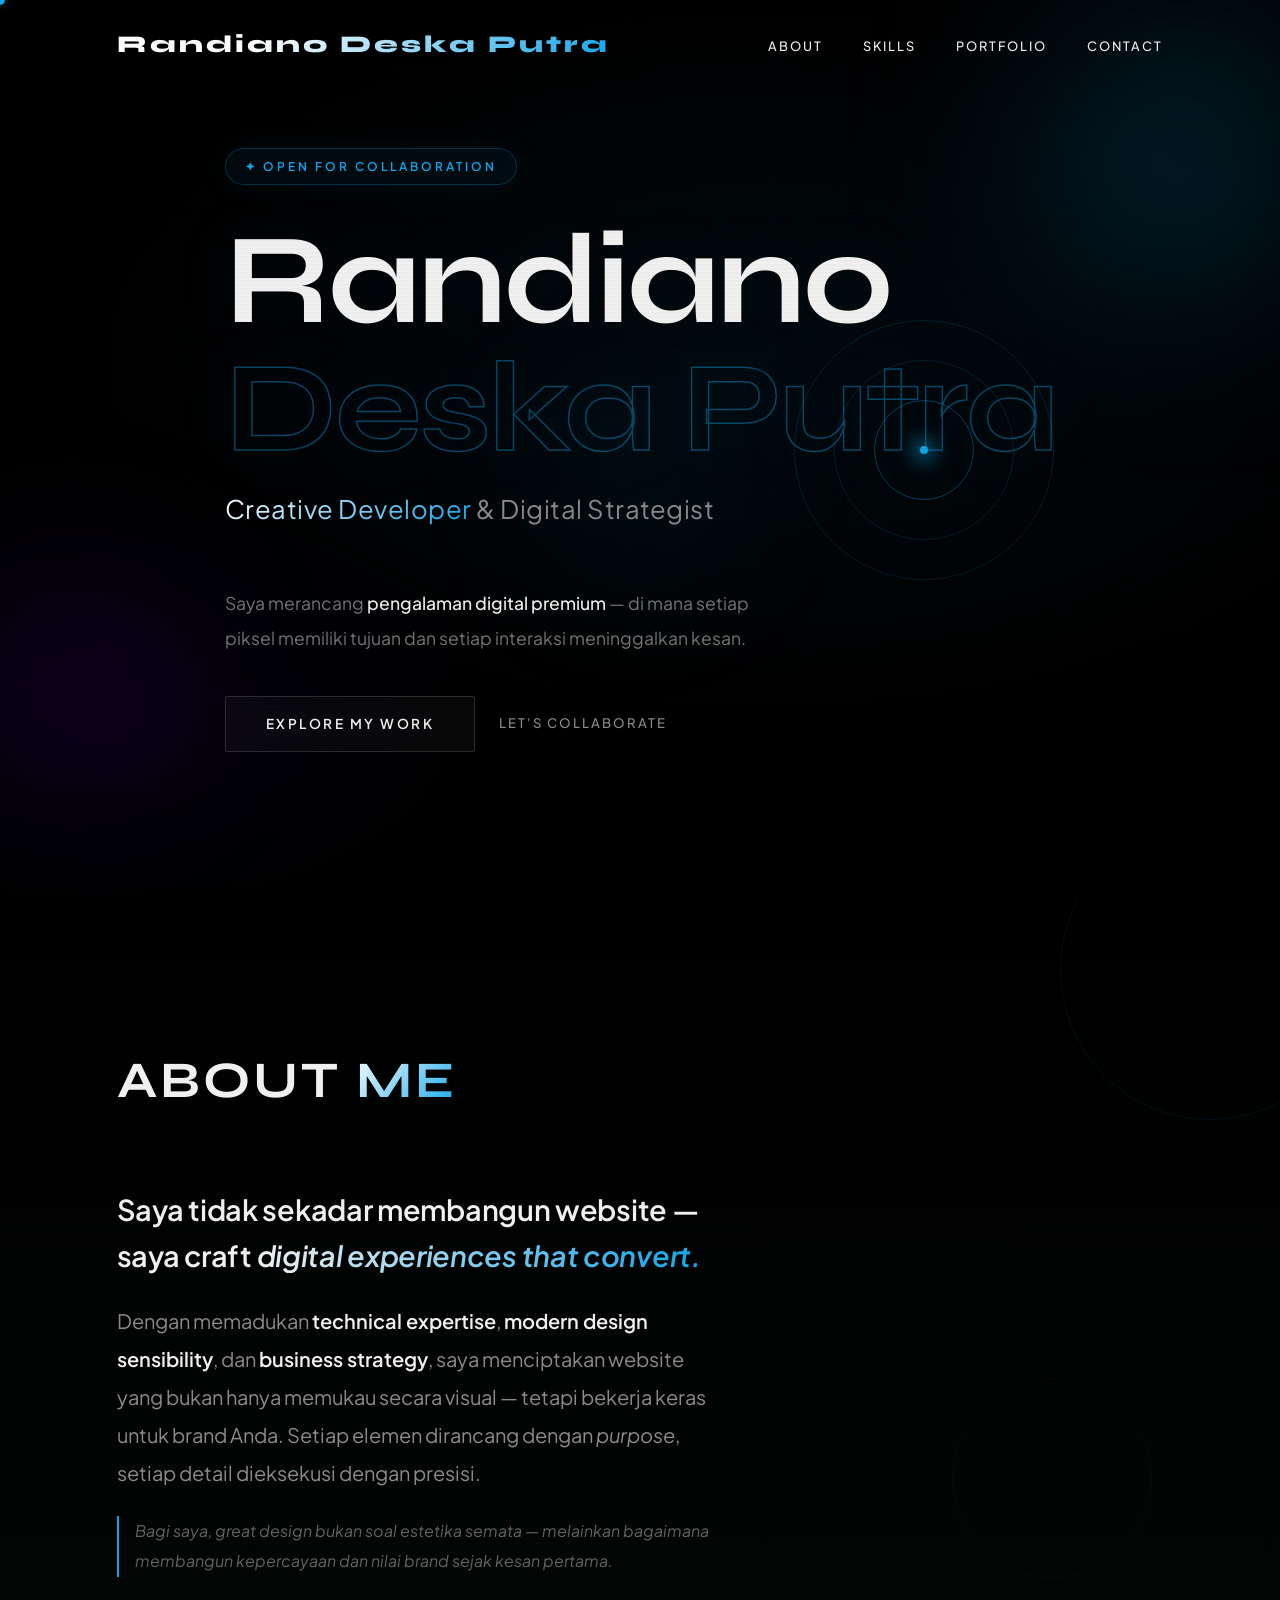
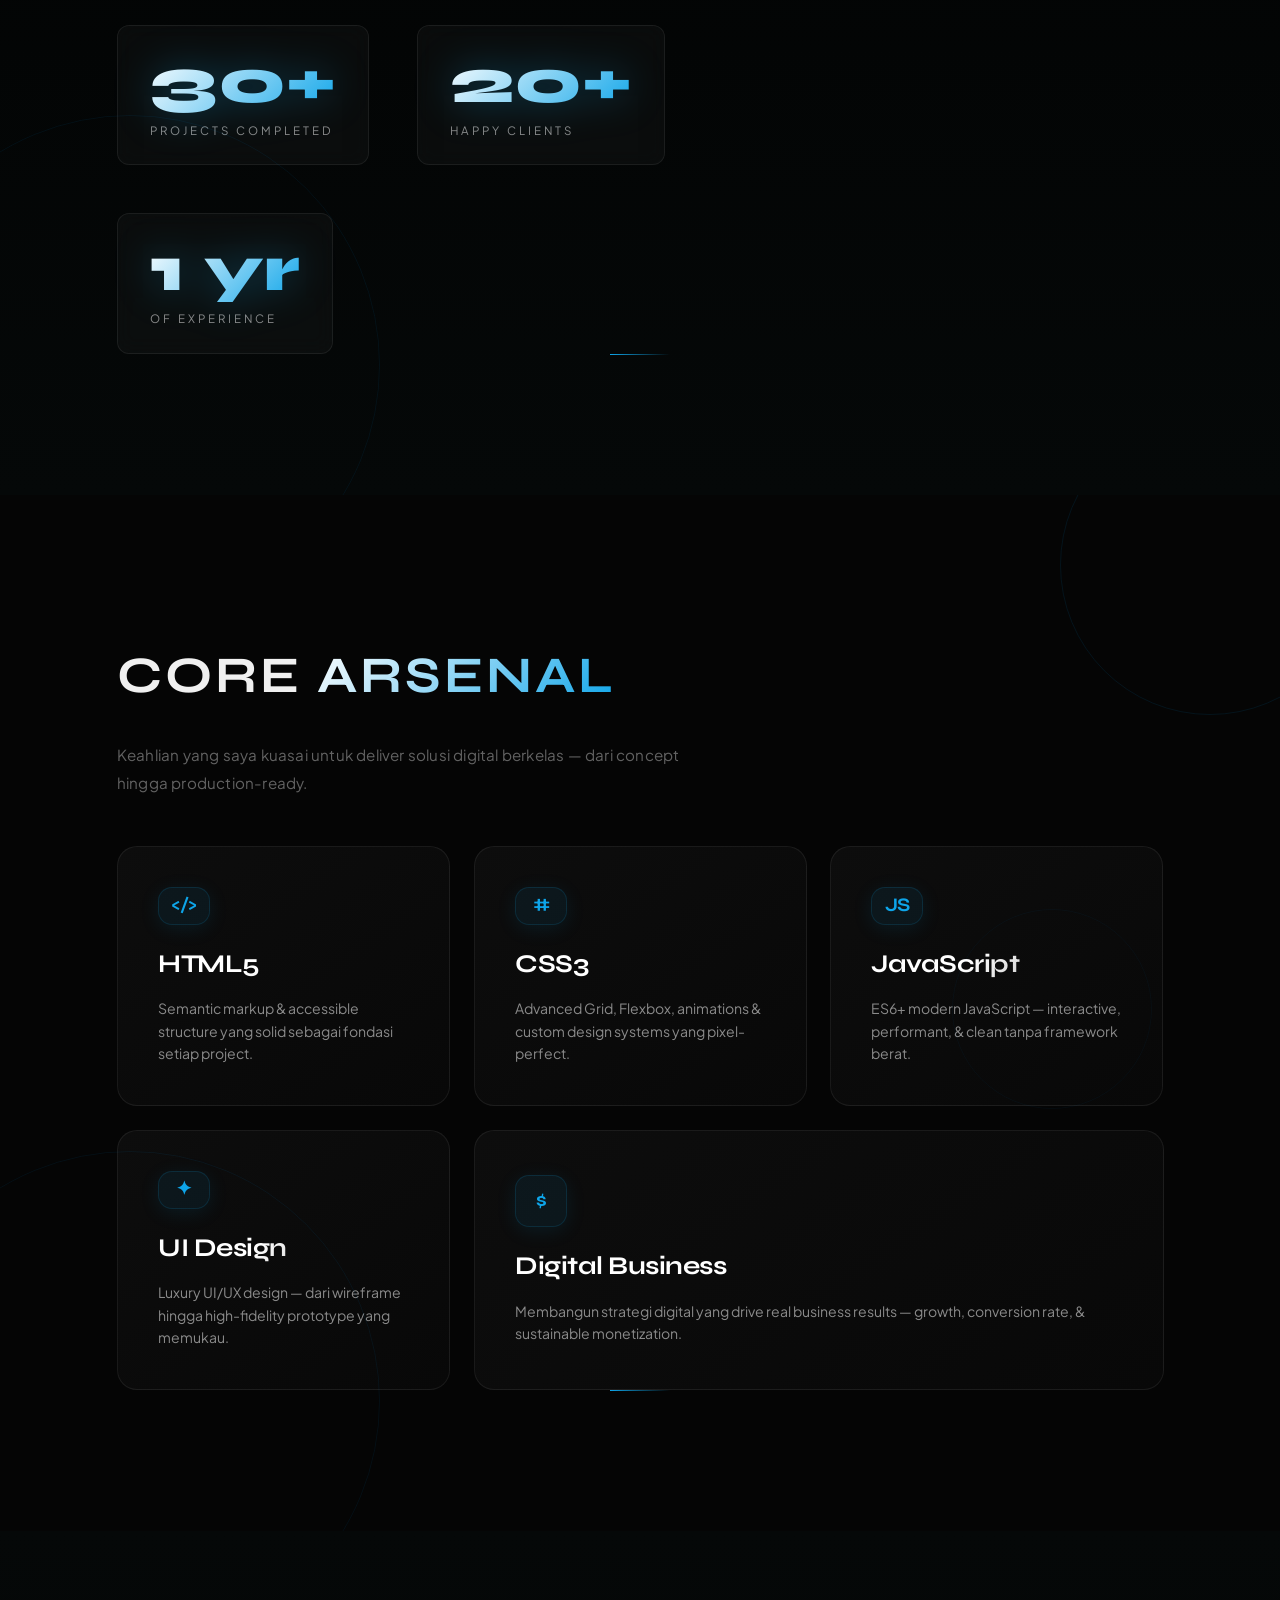
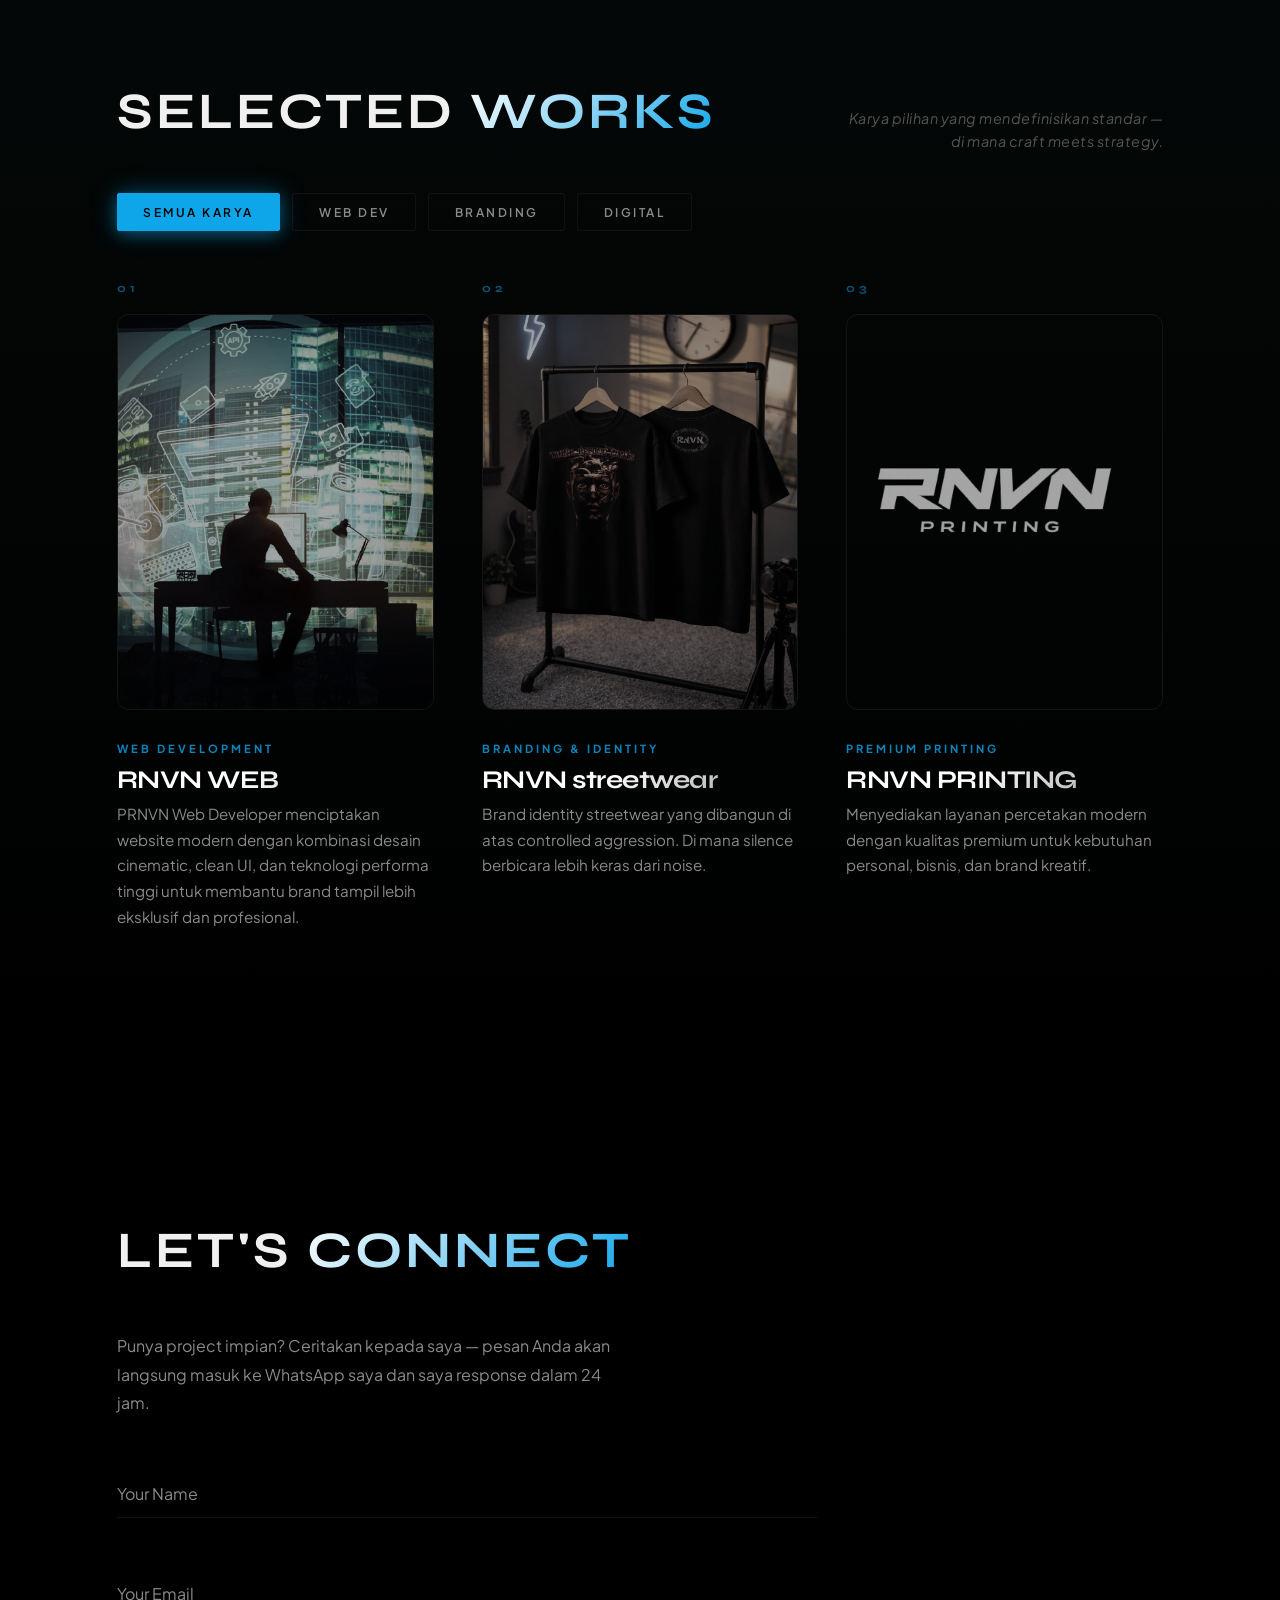
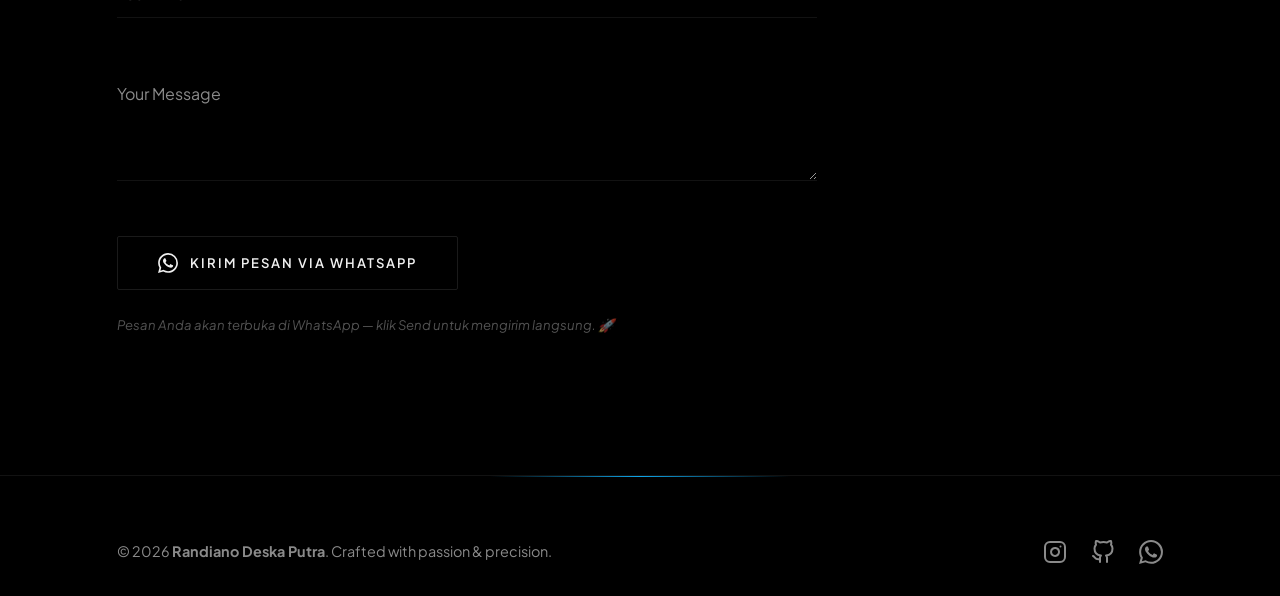
==== portofolio/index.html @ f30dde3e "Add files via upload" ====
<!DOCTYPE html>
<html lang="id">

<head>
    <meta charset="UTF-8">
    <meta name="viewport" content="width=device-width, initial-scale=1.0, viewport-fit=cover">
    <meta name="apple-mobile-web-app-capable" content="yes">
    <meta name="apple-mobile-web-app-status-bar-style" content="black-translucent">
    <meta name="format-detection" content="telephone=no">
    <title>Randiano Deska Putra - Creative Developer & Digital Entrepreneur</title>
    <meta name="description"
        content="Portfolio of Randiano Deska, a Senior Creative Developer and Digital Entrepreneur specializing in high-end, modern web experiences.">
    <!-- Google Fonts -->
    <link rel="preconnect" href="https://fonts.googleapis.com">
    <link rel="preconnect" href="https://fonts.gstatic.com" crossorigin>
    <link
        href="https://fonts.googleapis.com/css2?family=Plus+Jakarta+Sans:wght@300;400;500;600&family=Syne:wght@500;700;800&display=swap"
        rel="stylesheet">
    <!-- Three.js loaded at end of body for performance -->
    <!-- Custom CSS -->
    <link rel="stylesheet" href="style.css">
    <link rel="stylesheet" href="premium.css">
    <link rel="stylesheet" href="mobile.css">
</head>

<body>
    <!-- 4. UX TAMBAHAN: Loading State (Preloader) -->
    <div id="preloader" class="preloader">
        <div class="loader-circle"></div>
    </div>

    <!-- 3. HEADER: Animasi progress bar scroll -->
    <div class="scroll-progress-container">
        <div class="scroll-progress-bar" id="scrollProgress"></div>
    </div>

    <!-- 3. HEADER: Navigation dengan efek Blur (backdrop-filter) -->
    <header id="header">
        <div class="container header-container">
            <a href="#" class="logo">Randiano Deska Putra</a>
            <nav class="desktop-nav">
                <ul class="nav-links">
                    <li><a href="#about">About</a></li>
                    <li><a href="#skills">Skills</a></li>
                    <li><a href="#portfolio">Portfolio</a></li>
                    <li><a href="#contact">Contact</a></li>
                </ul>
            </nav>
            <button class="menu-toggle" id="menuToggle" aria-label="Toggle navigation" aria-expanded="false"><span aria-hidden="true">&#9776;</span></button>
        </div>
    </header>

    <!-- 3. HERO: Typography-heavy with 3D Three.js Background -->
    <section id="hero" class="hero section">
        <!-- Three.js Canvas 3D Background -->
        <canvas id="heroCanvas" class="hero-canvas"></canvas>
        <!-- Floating 3D Orbs -->
        <div class="orb orb-1"></div>
        <div class="orb orb-2"></div>
        <div class="orb orb-3"></div>
        <div class="container hero-content">
            <div class="hero-badge reveal">✦ Open for Collaboration</div>
            <h1 class="hero-title reveal">Randiano<br><span class="title-outline">Deska Putra</span></h1>
            <!-- Tagline dengan Text Gradient -->
            <h2 class="hero-tagline reveal delay-1"><span class="text-gradient">Creative Developer</span> & Digital
                Strategist</h2>
            <p class="hero-desc reveal delay-2">Saya merancang <em>pengalaman digital premium</em> — di mana setiap
                piksel memiliki tujuan dan setiap interaksi meninggalkan kesan.</p>
            <div class="hero-cta-group reveal delay-3">
                <a href="#portfolio" class="cta-button">Explore My Work</a>
                <a href="#contact" class="cta-secondary">Let's Collaborate</a>
            </div>
            <!-- Floating Signature Ring Decoration -->
            <div class="hero-ring-deco" aria-hidden="true">
                <div class="ring ring-lg"></div>
                <div class="ring ring-md"></div>
                <div class="ring ring-sm"></div>
                <div class="ring-dot"></div>
            </div>
        </div>
    </section>

    <!-- 3. ABOUT: Layout bersih dengan penekanan Skillset Synergy -->
    <section id="about" class="about section">
        <div class="container">
            <h2 class="section-title reveal">About <span class="text-gradient">Me</span></h2>
            <div class="about-grid reveal delay-1">
                <div class="about-text">

                    <p class="about-lead">
                        Saya tidak sekadar membangun website —<br>saya craft <em>digital experiences that convert.</em>
                    </p>

                    <p>
                        Dengan memadukan <strong>technical expertise</strong>, <strong>modern design
                            sensibility</strong>, dan <strong>business strategy</strong>, saya menciptakan website yang
                        bukan hanya memukau secara visual — tetapi bekerja keras untuk brand Anda. Setiap elemen
                        dirancang dengan <em>purpose</em>, setiap detail dieksekusi dengan presisi.
                    </p>

                    <p class="about-sub">
                        Bagi saya, great design bukan soal estetika semata — melainkan <em>bagaimana membangun
                            kepercayaan dan nilai brand sejak kesan pertama.</em>
                    </p>

                    <!-- Stats -->
                    <div class="about-stats reveal delay-2">
                        <div class="stat-item">
                            <div class="stat-number" data-target="30" data-suffix="+">0+</div>
                            <div class="stat-label">Projects Completed</div>
                        </div>
                        <div class="stat-item">
                            <div class="stat-number" data-target="20" data-suffix="+">0+</div>
                            <div class="stat-label">Happy Clients</div>
                        </div>
                        <div class="stat-item">
                            <div class="stat-number" data-target="1" data-suffix=" yr">0</div>
                            <div class="stat-label">of Experience</div>
                        </div>
                    </div>

                </div>
            </div>
        </div>
    </section>

    <!-- 3. BENTO SKILLS: Sistem grid kotak-kotak ala iOS dengan 3D hover -->
    <section id="skills" class="skills section">
        <div class="container">
            <h2 class="section-title reveal">Core <span class="text-gradient">Arsenal</span></h2>
            <p class="section-sub reveal delay-1">Keahlian yang saya kuasai untuk deliver solusi digital berkelas — dari
                concept hingga production-ready.</p>
            <div class="bento-grid reveal delay-2">
                <div class="bento-item tilt-card" data-skill-icon="&lt;/&gt;">
                    <div class="bento-icon"><span>&#60;/&#62;</span></div>
                    <h3>HTML5</h3>
                    <p>Semantic markup & accessible structure yang solid sebagai fondasi setiap project.</p>
                    <div class="bento-glow"></div>
                </div>
                <div class="bento-item tilt-card" data-skill-icon="~">
                    <div class="bento-icon"><span>#</span></div>
                    <h3>CSS3</h3>
                    <p>Advanced Grid, Flexbox, animations & custom design systems yang pixel-perfect.</p>
                    <div class="bento-glow"></div>
                </div>
                <div class="bento-item tilt-card">
                    <div class="bento-icon"><span>JS</span></div>
                    <h3>JavaScript</h3>
                    <p>ES6+ modern JavaScript — interactive, performant, & clean tanpa framework berat.</p>
                    <div class="bento-glow"></div>
                </div>
                <div class="bento-item tilt-card">
                    <div class="bento-icon"><span>✦</span></div>
                    <h3>UI Design</h3>
                    <p>Luxury UI/UX design — dari wireframe hingga high-fidelity prototype yang memukau.</p>
                    <div class="bento-glow"></div>
                </div>
                <div class="bento-item wide tilt-card">
                    <div class="bento-icon"><span>$</span></div>
                    <h3>Digital Business</h3>
                    <p>Membangun strategi digital yang drive real business results — growth, conversion rate, &
                        sustainable monetization.</p>
                    <div class="bento-glow"></div>
                </div>
            </div>
        </div>
    </section>

    <!-- PORTFOLIO: High-end Selected Works -->
    <section id="portfolio" class="portfolio section">
        <div class="container">
            <div class="portfolio-header reveal">
                <h2 class="section-title">Selected <span class="text-gradient">Works</span></h2>
                <p class="portfolio-subtitle">Karya pilihan yang mendefinisikan standar — di mana craft meets strategy.
                </p>
            </div>

            <!-- Filter Tabs -->
            <div class="filter-tabs reveal delay-1" role="tablist" aria-label="Portfolio filter">
                <button class="filter-btn active" data-filter="all" role="tab" aria-selected="true">Semua Karya</button>
                <button class="filter-btn" data-filter="web" role="tab" aria-selected="false">Web Dev</button>
                <button class="filter-btn" data-filter="design" role="tab" aria-selected="false">Branding</button>
                <button class="filter-btn" data-filter="digital" role="tab" aria-selected="false">Digital</button>
            </div>

            <div class="portfolio-grid" id="portfolioGrid">

                <!-- Project 01: VAULT — Web Development -->
                <div class="portfolio-card" data-project="vault" data-category="web" tabindex="0" role="button"
                    aria-label="View VAULT project details">
                    <div class="card-index">01</div>
                    <div class="card-image-wrapper">
                        <img src="web.png" loading="lazy" alt="VAULT — Ultra-premium luxury e-commerce platform"
                            class="portfolio-image">
                        <div class="overlay" aria-hidden="true">
                            <span class="overlay-text">Open Case Study</span>
                        </div>
                    </div>
                    <div class="card-info">
                        <span class="card-tag">Web Development</span>
                        <h3>RNVN WEB</h3>
                        <p>PRNVN Web Developer menciptakan website modern dengan kombinasi desain cinematic, clean UI, 
                            dan teknologi performa tinggi untuk membantu brand tampil lebih eksklusif dan profesional.</p>
                    </div>
                </div>

                <!-- Project 02: RNVN — Branding & Design -->
                <div class="portfolio-card" data-project="rnvn" data-category="design" tabindex="0" role="button"
                    aria-label="View RNVN project details">
                    <div class="card-index">02</div>
                    <div class="card-image-wrapper">
                        <img src="rnvn street wear.png" loading="lazy" alt="RNVN — Premium streetwear brand identity"
                            class="portfolio-image">
                        <div class="overlay" aria-hidden="true">
                            <span class="overlay-text">Open Case Study</span>
                        </div>
                    </div>
                    <div class="card-info">
                        <span class="card-tag">Branding & Identity</span>
                        <h3>RNVN streetwear</h3>
                        <p>Brand identity streetwear yang dibangun di atas controlled aggression. Di mana silence
                            berbicara lebih keras dari noise.</p>
                    </div>
                </div>

                <!-- Project 03: NEXUS — Digital Product -->
                <div class="portfolio-card" data-project="nexus" data-category="digital" tabindex="0" role="button"
                    aria-label="View NEXUS project details">
                    <div class="card-index">03</div>
                    <div class="card-image-wrapper">
                        <img src="rnvn printing.png" loading="lazy" alt="NEXUS — Immersive interactive web experience"
                            class="portfolio-image">
                        <div class="overlay" aria-hidden="true">
                            <span class="overlay-text">Open Case Study</span>
                        </div>
                    </div>
                    <div class="card-info">
                        <span class="card-tag">PREMIUM PRINTING</span>
                        <h3>RNVN PRINTING </h3>
                        <p> Menyediakan layanan percetakan modern dengan kualitas premium untuk kebutuhan personal, bisnis, dan brand kreatif. </p>
                    </div>
                </div>

            </div>
        </div>
    </section>


    <!-- CONTACT: Form kirim pesan langsung ke WhatsApp -->
    <section id="contact" class="contact section">
        <div class="container">
            <h2 class="section-title reveal">Let's <span class="text-gradient">Connect</span></h2>
            <p class="contact-subtitle reveal">Punya project impian? Ceritakan kepada saya — pesan Anda akan langsung
                masuk ke WhatsApp saya dan saya response dalam 24 jam.</p>
            <form class="contact-form reveal delay-1" id="contactForm" novalidate>
                <div class="input-group">
                    <input type="text" id="name" required placeholder=" " autocomplete="name">
                    <label for="name">Your Name</label>
                </div>
                <div class="input-group">
                    <input type="email" id="email" required placeholder=" " autocomplete="email">
                    <label for="email">Your Email</label>
                </div>
                <div class="input-group">
                    <textarea id="message" rows="4" required placeholder=" "></textarea>
                    <label for="message">Your Message</label>
                </div>
                <div class="form-actions">
                    <button type="submit" class="submit-btn" id="submitBtn">
                        <svg class="wa-icon" viewBox="0 0 24 24" width="20" height="20" fill="currentColor"
                            aria-hidden="true">
                            <path
                                d="M17.472 14.382c-.297-.149-1.758-.867-2.03-.967-.273-.099-.471-.148-.67.15-.197.297-.767.966-.94 1.164-.173.199-.347.223-.644.075-.297-.15-1.255-.463-2.39-1.475-.883-.788-1.48-1.761-1.653-2.059-.173-.297-.018-.458.13-.606.134-.133.298-.347.446-.52.149-.174.198-.298.298-.497.099-.198.05-.371-.025-.52-.075-.149-.669-1.612-.916-2.207-.242-.579-.487-.5-.669-.51-.173-.008-.371-.01-.57-.01-.198 0-.52.074-.792.372-.272.297-1.04 1.016-1.04 2.479 0 1.462 1.065 2.875 1.213 3.074.149.198 2.096 3.2 5.077 4.487.709.306 1.262.489 1.694.625.712.227 1.36.195 1.871.118.571-.085 1.758-.719 2.006-1.413.248-.694.248-1.289.173-1.413-.074-.124-.272-.198-.57-.347m-5.421 7.403h-.004a9.87 9.87 0 01-5.031-1.378l-.361-.214-3.741.982.998-3.648-.235-.374a9.86 9.86 0 01-1.51-5.26c.001-5.45 4.436-9.884 9.888-9.884 2.64 0 5.122 1.03 6.988 2.898a9.825 9.825 0 012.893 6.994c-.003 5.45-4.437 9.884-9.885 9.884m8.413-18.297A11.815 11.815 0 0012.05 0C5.495 0 .16 5.335.157 11.892c0 2.096.547 4.142 1.588 5.945L.057 24l6.305-1.654a11.882 11.882 0 005.683 1.448h.005c6.554 0 11.89-5.335 11.893-11.893a11.821 11.821 0 00-3.48-8.413z" />
                        </svg>
                        Kirim Pesan via WhatsApp
                    </button>
                    <p class="form-hint">Pesan Anda akan terbuka di WhatsApp — klik Send untuk mengirim langsung. 🚀</p>
                </div>
            </form>
        </div>
    </section>

    <!-- Footer -->
    <footer class="footer">
        <div class="container footer-container">
            <p>&copy; 2026 <strong>Randiano Deska Putra</strong>. Crafted with passion & precision.</p>
            <div class="social-links">
                <a href="https://www.instagram.com/randianodskptra_/" target="_blank" rel="noopener noreferrer"
                    aria-label="Instagram">
                    <svg viewBox="0 0 24 24" width="24" height="24" stroke="currentColor" stroke-width="2" fill="none"
                        stroke-linecap="round" stroke-linejoin="round">
                        <rect x="2" y="2" width="20" height="20" rx="5" ry="5"></rect>
                        <path d="M16 11.37A4 4 0 1 1 12.63 8 4 4 0 0 1 16 11.37z"></path>
                        <line x1="17.5" y1="6.5" x2="17.51" y2="6.5"></line>
                    </svg>
                </a>
                <a href="https://github.com/randianodeska-coder" aria-label="GitHub">
                    <svg viewBox="0 0 24 24" width="24" height="24" stroke="currentColor" stroke-width="2" fill="none"
                        stroke-linecap="round" stroke-linejoin="round">
                        <path
                            d="M9 19c-5 1.5-5-2.5-7-3m14 6v-3.87a3.37 3.37 0 0 0-.94-2.61c3.14-.35 6.44-1.54 6.44-7A5.44 5.44 0 0 0 20 4.77 5.07 5.07 0 0 0 19.91 1S18.73.65 16 2.48a13.38 13.38 0 0 0-7 0C6.27.65 5.09 1 5.09 1A5.07 5.07 0 0 0 5 4.77a5.44 5.44 0 0 0-1.5 3.78c0 5.42 3.3 6.61 6.44 7A3.37 3.37 0 0 0 9 18.13V22">
                        </path>
                    </svg>
                </a>
                <!-- WhatsApp Direct Link -->
                <a href="https://wa.me/6285159223964" target="_blank" rel="noopener noreferrer" aria-label="WhatsApp"
                    class="wa-footer-link">
                    <svg viewBox="0 0 24 24" width="24" height="24" fill="currentColor">
                        <path
                            d="M17.472 14.382c-.297-.149-1.758-.867-2.03-.967-.273-.099-.471-.148-.67.15-.197.297-.767.966-.94 1.164-.173.199-.347.223-.644.075-.297-.15-1.255-.463-2.39-1.475-.883-.788-1.48-1.761-1.653-2.059-.173-.297-.018-.458.13-.606.134-.133.298-.347.446-.52.149-.174.198-.298.298-.497.099-.198.05-.371-.025-.52-.075-.149-.669-1.612-.916-2.207-.242-.579-.487-.5-.669-.51-.173-.008-.371-.01-.57-.01-.198 0-.52.074-.792.372-.272.297-1.04 1.016-1.04 2.479 0 1.462 1.065 2.875 1.213 3.074.149.198 2.096 3.2 5.077 4.487.709.306 1.262.489 1.694.625.712.227 1.36.195 1.871.118.571-.085 1.758-.719 2.006-1.413.248-.694.248-1.289.173-1.413-.074-.124-.272-.198-.57-.347m-5.421 7.403h-.004a9.87 9.87 0 01-5.031-1.378l-.361-.214-3.741.982.998-3.648-.235-.374a9.86 9.86 0 01-1.51-5.26c.001-5.45 4.436-9.884 9.888-9.884 2.64 0 5.122 1.03 6.988 2.898a9.825 9.825 0 012.893 6.994c-.003 5.45-4.437 9.884-9.885 9.884m8.413-18.297A11.815 11.815 0 0012.05 0C5.495 0 .16 5.335.157 11.892c0 2.096.547 4.142 1.588 5.945L.057 24l6.305-1.654a11.882 11.882 0 005.683 1.448h.005c6.554 0 11.89-5.335 11.893-11.893a11.821 11.821 0 00-3.48-8.413z" />
                    </svg>
                </a>
            </div>
        </div>
    </footer>

    <!-- 4. UX TAMBAHAN: Back to Top Button -->
    <button id="backToTop" class="back-to-top" aria-label="Back to top">
        <svg viewBox="0 0 24 24" width="24" height="24" stroke="currentColor" stroke-width="2" fill="none"
            stroke-linecap="round" stroke-linejoin="round">
            <line x1="12" y1="19" x2="12" y2="5"></line>
            <polyline points="5 12 12 5 19 12"></polyline>
        </svg>
    </button>

    <!-- 1. MODAL / LIGHTBOX (Pop-up Project Detail) — Full ARIA accessible -->
    <div id="projectModal" class="modal" role="dialog" aria-modal="true" aria-labelledby="modalTitle"
        aria-hidden="true">
        <!-- Focus trap sentinel start -->
        <span class="focus-sentinel" tabindex="0" aria-hidden="true"></span>
        <div class="modal-content">
            <button class="close-modal" aria-label="Close project modal">&times;</button>
            <div class="modal-body">
                <div class="modal-image-container">
                    <img id="modalImage" src="" alt="">
                </div>
                <div class="modal-info">
                    <h2 id="modalTitle">Project Title</h2>
                    <p id="modalDesc">Project detailed description goes here...</p>
                    <a href="#" id="modalLink" class="modal-link" target="_blank" rel="noopener noreferrer">View Live
                        Demo</a>
                </div>
            </div>
        </div>
        <!-- Focus trap sentinel end -->
        <span class="focus-sentinel" tabindex="0" aria-hidden="true"></span>
    </div>

    <!-- Custom Cursor (Opsional, khusus Desktop) -->
    <div class="custom-cursor" aria-hidden="true"></div>

    <!-- Custom JS -->
    <script src="script.js" defer></script>
    <!-- Three.js for 3D (loaded last for performance) -->
    <script src="https://cdnjs.cloudflare.com/ajax/libs/three.js/r128/three.min.js" defer></script>
    <!-- 3D Animations JS -->
    <script src="three-anim.js" defer></script>
    <!-- Filter, Magnetic Cursor & Accessibility JS -->
    <script src="filter-magnetic.js" defer></script>
</body>

</html>
---- portofolio/style.css ----
/* =========================================================================
   SENIOR CREATIVE DEVELOPER - DARK LUXURY MINIMALIST STYLESHEET
   Stack: CSS3 (Variables, Grid, Flexbox)
   ========================================================================= */

/* --- ROOT VARIABLES (Untuk mempermudah kustomisasi warna) --- */
:root {
    /* Tema Warna: Dark Luxury Minimalist */
    --bg-dark: #050505;        /* Hitam Obsidian */
    --text-light: #F0F0F0;     /* Putih Mutiara */
    --accent-blue: #00A3FF;    /* Biru Neon Soft */
    
    /* Warna Turunan / Supporting */
    --gray-dark: #121212;      /* Latar Bento & Card */
    --gray-border: rgba(255, 255, 255, 0.05); /* Border subtle */
    --gray-text: #8A8A8A;      /* Teks sekunder */
    
    /* Tipografi */
    --font-heading: 'Syne', sans-serif;
    --font-body: 'Plus Jakarta Sans', sans-serif;
    
    /* Layout & Spacing */
    --nav-height: 90px;
    --container-max: 1200px;
    
    /* Animasi Transition */
    --transition-fast: 0.3s ease;
    --transition-smooth: 0.6s cubic-bezier(0.25, 1, 0.5, 1);
}

/* --- RESET & GLOBAL STYLES --- */
*, *::before, *::after {
    margin: 0;
    padding: 0;
    box-sizing: border-box;
}

html {
    /* 4. UX TAMBAHAN: Smooth Scrolling native CSS */
    scroll-behavior: smooth; 
}

body {
    background-color: var(--bg-dark);
    color: var(--text-light);
    font-family: var(--font-body);
    line-height: 1.6;
    overflow-x: hidden;
    cursor: none; /* Disembunyikan karena menggunakan custom cursor (Desktop) */
}

/* Fallback cursor normal di mobile/touch screen */
@media (max-width: 1024px) {
    body { cursor: auto; }
}

a {
    text-decoration: none;
    color: inherit;
}

ul {
    list-style: none;
}

img {
    max-width: 100%;
    display: block;
}

.container {
    max-width: var(--container-max);
    margin: 0 auto;
    padding: 0 6%;
}

.section {
    padding: 140px 0;
}

.section-title {
    font-family: var(--font-heading);
    font-size: clamp(2rem, 5vw, 3rem);
    margin-bottom: 4rem;
    text-transform: uppercase;
    letter-spacing: 2px;
    font-weight: 700;
}

/* --- CUSTOM CURSOR --- */
.custom-cursor {
    position: fixed;
    top: 0;
    left: 0;
    width: 20px;
    height: 20px;
    border-radius: 50%;
    background-color: var(--accent-blue);
    pointer-events: none; /* Agar tidak menghalangi klik */
    z-index: 9999;
    transform: translate(-50%, -50%);
    transition: width 0.2s, height 0.2s, background-color 0.2s;
    mix-blend-mode: difference; /* Menambah kesan high-end */
    display: none; 
}

@media (min-width: 1025px) {
    .custom-cursor { display: block; }
}

.custom-cursor.hover {
    width: 50px;
    height: 50px;
    background-color: transparent;
    border: 2px solid var(--accent-blue);
}

/* --- 4. LOADING STATE (Preloader) --- */
.preloader {
    position: fixed;
    top: 0;
    left: 0;
    width: 100%;
    height: 100vh;
    background-color: var(--bg-dark);
    display: flex;
    justify-content: center;
    align-items: center;
    z-index: 10000;
    transition: opacity 0.6s ease, visibility 0.6s ease;
}

/* CSS fallback: when JS sets aria-hidden, hide with CSS too */
.preloader[aria-hidden="true"] {
    opacity: 0 !important;
    visibility: hidden !important;
    pointer-events: none !important;
}

.loader-circle {
    width: 50px;
    height: 50px;
    border: 3px solid rgba(255, 255, 255, 0.1);
    border-top-color: var(--accent-blue);
    border-radius: 50%;
    animation: spin 1s linear infinite;
}

@keyframes spin {
    to { transform: rotate(360deg); }
}

/* --- 3. HEADER & SCROLL PROGRESS --- */
.scroll-progress-container {
    position: fixed;
    top: 0;
    left: 0;
    width: 100%;
    height: 3px;
    background-color: transparent;
    z-index: 1001;
}

.scroll-progress-bar {
    height: 100%;
    background-color: var(--accent-blue);
    width: 0%; /* Diatur via JavaScript */
}

header {
    position: fixed;
    top: 0;
    left: 0;
    width: 100%;
    height: var(--nav-height);
    z-index: 1000;
    transition: background-color var(--transition-fast), backdrop-filter var(--transition-fast);
}

/* Navigation dengan efek Blur (backdrop-filter) aktif saat di-scroll */
header.scrolled {
    background-color: rgba(5, 5, 5, 0.6);
    backdrop-filter: blur(12px);
    -webkit-backdrop-filter: blur(12px);
    border-bottom: 1px solid var(--gray-border);
}

.header-container {
    height: 100%;
    display: flex;
    justify-content: space-between;
    align-items: center;
}

.logo {
    font-family: var(--font-heading);
    font-size: 1.8rem;
    font-weight: 800;
    letter-spacing: -1px;
}

.nav-links {
    display: flex;
    gap: 2.5rem;
}

.nav-links a {
    font-size: 0.9rem;
    font-weight: 500;
    text-transform: uppercase;
    letter-spacing: 1px;
    position: relative;
    padding-bottom: 6px;
}

/* Hover effect underline animation */
.nav-links a::after {
    content: '';
    position: absolute;
    bottom: 0;
    left: 0;
    width: 0;
    height: 2px;
    background-color: var(--accent-blue);
    transition: width var(--transition-fast);
}

.nav-links a:hover::after {
    width: 100%;
}

@media (max-width: 768px) {
    .desktop-nav { display: none; }
}

/* --- 3. HERO SECTION --- */
.hero {
    height: 100vh;
    display: flex;
    align-items: center;
    position: relative;
}

.hero-title {
    font-family: var(--font-heading);
    font-size: clamp(3rem, 10vw, 7rem);
    line-height: 1.1;
    margin-bottom: 1rem;
    letter-spacing: -2px;
}

.hero-tagline {
    font-size: clamp(1.2rem, 4vw, 2.2rem);
    font-weight: 400;
    color: var(--gray-text);
    margin-bottom: 3.5rem;
}

/* Efek Text Gradient pada tagline */
.text-gradient {
    background: linear-gradient(90deg, var(--text-light), var(--accent-blue));
    -webkit-background-clip: text;
    -webkit-text-fill-color: transparent;
    background-clip: text;
}

.cta-button {
    display: inline-block;
    padding: 1.2rem 3rem;
    border: 1px solid rgba(255, 255, 255, 0.3);
    border-radius: 40px;
    font-weight: 600;
    font-size: 1rem;
    text-transform: uppercase;
    letter-spacing: 1.5px;
    transition: all var(--transition-fast);
    position: relative;
    overflow: hidden;
}

/* Ghost button hover style */
.cta-button:hover {
    border-color: var(--accent-blue);
    background-color: rgba(0, 163, 255, 0.1);
    color: var(--accent-blue);
}

/* --- 3. ABOUT SECTION --- */
.about-grid {
    display: grid;
    grid-template-columns: 1fr;
    gap: 2rem;
}

@media (min-width: 1024px) {
    .about-grid {
        grid-template-columns: 3fr 2fr; /* Layout asimetris */
    }
}

.about-text p {
    font-size: clamp(1rem, 2vw, 1.25rem);
    color: var(--gray-text);
    max-width: 800px;
    line-height: 1.9;
    margin-bottom: 1.5rem;
}

.about-lead {
    font-size: clamp(1.3rem, 2.5vw, 1.8rem) !important;
    color: var(--text-light) !important;
    font-weight: 600;
    letter-spacing: -0.3px;
    line-height: 1.5 !important;
}

.about-lead em {
    font-style: italic;
    background: linear-gradient(90deg, var(--text-light), var(--accent-blue));
    -webkit-background-clip: text;
    -webkit-text-fill-color: transparent;
    background-clip: text;
}

.about-sub {
    font-size: 1rem !important;
    color: rgba(138, 138, 138, 0.7) !important;
    border-left: 2px solid var(--accent-blue);
    padding-left: 1rem;
    font-style: italic;
}

.about-text strong {
    color: var(--text-light);
    font-weight: 600;
}

/* --- 3. SKILLS (BENTO BOX) --- */
.bento-grid {
    display: grid;
    grid-template-columns: repeat(auto-fit, minmax(240px, 1fr));
    gap: 1.5rem;
    grid-auto-rows: 260px;
}

.bento-item {
    background-color: var(--gray-dark);
    border-radius: 24px;
    padding: 2.5rem;
    display: flex;
    flex-direction: column;
    justify-content: center;
    border: 1px solid var(--gray-border);
    transition: transform var(--transition-smooth), box-shadow var(--transition-smooth), border-color var(--transition-fast);
}

/* Efek Hover Mengangkat (Lift-up) & Glow */
.bento-item:hover {
    transform: translateY(-8px);
    box-shadow: 0 15px 35px rgba(0, 0, 0, 0.6);
    border-color: rgba(0, 163, 255, 0.4);
}

.bento-item.wide {
    grid-column: 1 / -1;
}

@media (min-width: 768px) {
    .bento-grid {
        grid-template-columns: repeat(3, 1fr);
    }
    .bento-item.wide {
        grid-column: span 2;
    }
}

.bento-item h3 {
    font-family: var(--font-heading);
    font-size: 1.8rem;
    margin-bottom: 0.8rem;
    color: var(--text-light);
}

.bento-item p {
    color: var(--gray-text);
    font-size: 0.88rem;
    line-height: 1.6;
}

/* --- 3. INTERACTIVE PORTFOLIO --- */
.portfolio-grid {
    display: grid;
    grid-template-columns: 1fr;
    gap: 3rem;
}

@media (min-width: 768px) {
    .portfolio-grid {
        grid-template-columns: repeat(3, 1fr);
    }
}

.portfolio-card {
    cursor: pointer;
    outline: none;
}

.portfolio-card:focus-visible {
    outline: 2px solid var(--accent-blue);
    outline-offset: 6px;
    border-radius: 20px;
}

/* --- FILTER TABS --- */
.filter-tabs {
    display: flex;
    gap: 0.75rem;
    margin-bottom: 3rem;
    flex-wrap: wrap;
}

.filter-btn {
    background: transparent;
    color: var(--gray-text);
    border: 1px solid var(--gray-border);
    padding: 0.6rem 1.8rem;
    border-radius: 40px;
    font-family: var(--font-body);
    font-size: 0.85rem;
    font-weight: 600;
    text-transform: uppercase;
    letter-spacing: 1.5px;
    cursor: pointer;
    transition: all var(--transition-fast);
    position: relative;
    overflow: hidden;
}

.filter-btn::before {
    content: '';
    position: absolute;
    inset: 0;
    background: linear-gradient(135deg, rgba(0,163,255,0.15), transparent);
    opacity: 0;
    transition: opacity 0.3s ease;
}

.filter-btn:hover {
    color: var(--text-light);
    border-color: rgba(0, 163, 255, 0.4);
}

.filter-btn:hover::before { opacity: 1; }

.filter-btn.active {
    background: var(--accent-blue);
    color: var(--bg-dark);
    border-color: var(--accent-blue);
    box-shadow: 0 0 20px rgba(0, 163, 255, 0.4);
}

/* --- CARD TAG BADGE --- */
.card-tag {
    display: inline-block;
    font-size: 0.72rem;
    font-weight: 700;
    text-transform: uppercase;
    letter-spacing: 2px;
    color: var(--accent-blue);
    margin-bottom: 0.5rem;
    opacity: 0.8;
}

/* --- PORTFOLIO HEADER --- */
.portfolio-header {
    display: flex;
    align-items: flex-end;
    justify-content: space-between;
    flex-wrap: wrap;
    gap: 1rem;
    margin-bottom: 2.5rem;
}

.portfolio-header .section-title {
    margin-bottom: 0;
}

.portfolio-subtitle {
    font-size: 1rem;
    color: var(--gray-text);
    font-style: italic;
    letter-spacing: 0.5px;
    max-width: 320px;
    text-align: right;
}

@media (max-width: 768px) {
    .portfolio-subtitle { text-align: left; }
}

/* --- CARD INDEX NUMBER --- */
.card-index {
    font-family: var(--font-heading);
    font-size: 0.75rem;
    font-weight: 700;
    letter-spacing: 3px;
    color: rgba(0, 163, 255, 0.4);
    margin-bottom: 1rem;
    text-transform: uppercase;
    transition: color var(--transition-fast);
}

.portfolio-card:hover .card-index {
    color: var(--accent-blue);
}

/* --- CARD INFO UPGRADE --- */
.card-info h3 {
    font-family: var(--font-heading);
    font-size: 1.8rem;
    margin-bottom: 0.5rem;
    letter-spacing: -0.5px;
    line-height: 1.1;
    transition: color var(--transition-fast);
}

.portfolio-card:hover .card-info h3 {
    color: var(--accent-blue);
}

.card-info p {
    color: var(--gray-text);
    font-size: 0.9rem;
    line-height: 1.7;
}

.card-image-wrapper {
    position: relative;
    border-radius: 20px;
    overflow: hidden;
    aspect-ratio: 4/5;
    margin-bottom: 1.5rem;
}

/* Image Interaction: Scale & Saturate pada Hover */
.portfolio-image {
    width: 100%;
    height: 100%;
    object-fit: cover;
    transition: transform var(--transition-smooth), filter var(--transition-smooth);
    filter: saturate(0.5) brightness(0.7); /* Base state dark/desaturated */
}

.portfolio-card:hover .portfolio-image {
    transform: scale(1.08); /* Zoom in */
    filter: saturate(1.2) brightness(1); /* Tingkatkan saturasi & kecerahan */
}

/* Overlay Transition yang memunculkan judul project */
.overlay {
    position: absolute;
    top: 0;
    left: 0;
    width: 100%;
    height: 100%;
    background: linear-gradient(to top, rgba(0,0,0,0.8) 0%, rgba(0,0,0,0) 50%);
    display: flex;
    justify-content: center;
    align-items: flex-end;
    padding-bottom: 30px;
    opacity: 0;
    transition: opacity var(--transition-smooth);
}

.portfolio-card:hover .overlay {
    opacity: 1;
}

.overlay-text {
    font-family: var(--font-heading);
    font-size: 1rem;
    font-weight: 700;
    text-transform: uppercase;
    letter-spacing: 1px;
    color: var(--bg-dark);
    background-color: var(--accent-blue);
    padding: 0.8rem 2rem;
    border-radius: 40px;
    transform: translateY(20px);
    transition: transform var(--transition-smooth);
}

.portfolio-card:hover .overlay-text {
    transform: translateY(0);
}

.card-info h3 {
    font-family: var(--font-heading);
    font-size: 1.5rem;
    margin-bottom: 0.4rem;
}

.card-info p {
    color: var(--gray-text);
    font-size: 0.95rem;
}

/* --- 3. CONTACT FORM --- */
.contact-form {
    max-width: 700px;
}

.input-group {
    position: relative;
    margin-bottom: 3rem;
}

/* Form minimalis tanpa border, hanya underline */
.input-group input,
.input-group textarea {
    width: 100%;
    padding: 15px 0;
    background: transparent;
    border: none;
    border-bottom: 1px solid var(--gray-border);
    color: var(--text-light);
    font-family: var(--font-body);
    font-size: 1.1rem;
    outline: none;
    transition: border-color var(--transition-fast);
}

/* Cegah gaya autofill default browser */
.input-group input:-webkit-autofill,
.input-group textarea:-webkit-autofill {
    -webkit-box-shadow: 0 0 0 30px var(--bg-dark) inset !important;
    -webkit-text-fill-color: var(--text-light) !important;
}

/* Label posisinya floating */
.input-group label {
    position: absolute;
    top: 15px;
    left: 0;
    color: var(--gray-text);
    pointer-events: none;
    transition: all 0.3s cubic-bezier(0.25, 1, 0.5, 1);
}

/* Floating Label: berubah warna & posisi saat input diisi/fokus */
.input-group input:focus ~ label,
.input-group input:not(:placeholder-shown) ~ label,
.input-group textarea:focus ~ label,
.input-group textarea:not(:placeholder-shown) ~ label {
    top: -20px;
    font-size: 0.85rem;
    color: var(--accent-blue);
    text-transform: uppercase;
    letter-spacing: 1px;
}

.input-group input:focus,
.input-group textarea:focus {
    border-bottom-color: var(--accent-blue);
}

.contact-subtitle {
    color: var(--gray-text);
    font-size: 1rem;
    margin-top: -2rem;
    margin-bottom: 3rem;
    max-width: 500px;
}

.form-actions {
    display: flex;
    align-items: center;
    gap: 1.5rem;
    flex-wrap: wrap;
    margin-top: 1rem;
}

.submit-btn {
    background: transparent;
    color: var(--text-light);
    border: 1px solid var(--gray-border);
    padding: 1.1rem 2.5rem;
    font-family: var(--font-body);
    font-size: 0.9rem;
    font-weight: 600;
    text-transform: uppercase;
    letter-spacing: 1.5px;
    cursor: pointer;
    border-radius: 40px;
    transition: all var(--transition-fast);
    display: flex;
    align-items: center;
    gap: 0.75rem;
}

.submit-btn .wa-icon {
    flex-shrink: 0;
    transition: transform 0.3s ease;
}

.submit-btn:hover {
    background-color: #25D366; /* WhatsApp green */
    border-color: #25D366;
    color: #fff;
    box-shadow: 0 0 25px rgba(37, 211, 102, 0.35);
}

.submit-btn:hover .wa-icon {
    transform: scale(1.15) rotate(-5deg);
}

.form-hint {
    font-size: 0.82rem;
    color: var(--gray-text);
    opacity: 0.6;
    font-style: italic;
}

/* WhatsApp footer icon */
.wa-footer-link svg {
    fill: var(--gray-text);
    transition: fill var(--transition-fast), transform var(--transition-fast);
    stroke: none;
}

.wa-footer-link:hover svg {
    fill: #25D366;
    transform: scale(1.15);
}


/* --- FOOTER --- */
.footer {
    padding: 4rem 0;
    border-top: 1px solid var(--gray-border);
}

.footer-container {
    display: flex;
    justify-content: space-between;
    align-items: center;
    flex-wrap: wrap;
    gap: 2rem;
}

.footer p {
    color: var(--gray-text);
    font-size: 0.9rem;
}

.social-links {
    display: flex;
    gap: 1.5rem;
}

.social-links a {
    color: var(--gray-text);
    transition: color var(--transition-fast);
}

.social-links a:hover {
    color: var(--accent-blue);
}

/* --- 4. BACK TO TOP BUTTON --- */
.back-to-top {
    position: fixed;
    bottom: 40px;
    right: 40px;
    width: 55px;
    height: 55px;
    background-color: var(--gray-dark);
    color: var(--text-light);
    border: 1px solid var(--gray-border);
    border-radius: 50%;
    display: flex;
    justify-content: center;
    align-items: center;
    cursor: pointer;
    opacity: 0;
    visibility: hidden;
    /* iOS: hidden fixed elements still intercept touches */
    pointer-events: none;
    transition: all var(--transition-fast);
    z-index: 999;
}

.back-to-top.visible {
    opacity: 1;
    visibility: visible;
    pointer-events: auto;
}

.back-to-top:hover {
    background-color: var(--accent-blue);
    border-color: var(--accent-blue);
    color: var(--bg-dark);
    transform: translateY(-5px);
}

/* --- 1. MODAL / LIGHTBOX STYLING --- */
.modal {
    position: fixed;
    top: 0;
    left: 0;
    width: 100%;
    height: 100%;
    background-color: rgba(5, 5, 5, 0.95);
    backdrop-filter: blur(10px);
    -webkit-backdrop-filter: blur(10px);
    z-index: 2000;
    display: flex;
    justify-content: center;
    align-items: center;
    opacity: 0;
    visibility: hidden;
    /* iOS CRITICAL: prevent invisible modal from blocking all taps */
    pointer-events: none;
    transition: all var(--transition-smooth);
}

/* State saat modal terbuka */
.modal.active {
    opacity: 1;
    visibility: visible;
    pointer-events: auto;
}

.modal-content {
    background-color: var(--bg-dark);
    width: 95%;
    max-width: 1100px;
    border-radius: 24px;
    overflow: hidden;
    position: relative;
    transform: translateY(50px) scale(0.95); /* Animasi muncul dari bawah */
    transition: transform var(--transition-smooth);
    border: 1px solid var(--gray-border);
    box-shadow: 0 30px 60px rgba(0,0,0,0.8);
}

.modal.active .modal-content {
    transform: translateY(0) scale(1);
}

.close-modal {
    position: absolute;
    top: 20px;
    right: 30px;
    font-size: 2.5rem;
    font-weight: 300;
    color: var(--gray-text);
    cursor: pointer;
    z-index: 10;
    transition: color var(--transition-fast);
}

.close-modal:hover {
    color: var(--accent-blue);
}

.modal-body {
    display: flex;
    flex-direction: column;
}

@media (min-width: 768px) {
    .modal-body {
        flex-direction: row; /* Layout berdampingan di desktop */
    }
}

.modal-image-container {
    width: 100%;
    overflow: hidden;
}

@media (min-width: 768px) {
    .modal-image-container {
        width: 55%;
    }
}

#modalImage {
    width: 100%;
    height: 100%;
    max-height: 50vh;
    object-fit: cover;
}

@media (min-width: 768px) {
    #modalImage {
        max-height: 70vh;
    }
}

.modal-info {
    padding: 3rem;
    display: flex;
    flex-direction: column;
    justify-content: center;
}

@media (min-width: 768px) {
    .modal-info {
        width: 45%;
        padding: 4rem;
    }
}

.modal-info h2 {
    font-family: var(--font-heading);
    font-size: 2.5rem;
    margin-bottom: 1.5rem;
    line-height: 1.2;
}

.modal-info p {
    color: var(--gray-text);
    margin-bottom: 3rem;
    font-size: 1.05rem;
}

.modal-link {
    display: inline-block;
    align-self: flex-start;
    padding: 1rem 2.5rem;
    background-color: var(--accent-blue);
    color: var(--bg-dark);
    font-weight: 600;
    text-transform: uppercase;
    letter-spacing: 1px;
    border-radius: 40px;
    transition: background-color var(--transition-fast), transform var(--transition-fast);
}

.modal-link:hover {
    background-color: var(--text-light);
    transform: translateY(-3px);
}

/* --- SCROLL REVEAL ANIMATIONS (Intersection Observer) --- */
.reveal {
    opacity: 0;
    transform: translateY(40px);
    transition: all 0.8s cubic-bezier(0.25, 1, 0.5, 1);
}

.reveal.active {
    opacity: 1;
    transform: translateY(0);
}

.delay-1 { transition-delay: 0.15s; }
.delay-2 { transition-delay: 0.3s; }
.delay-3 { transition-delay: 0.45s; }

/* =========================================================================
   3D ANIMATION STYLES
   ========================================================================= */

/* --- HERO CANVAS (Three.js) --- */
.hero-canvas {
    position: absolute;
    top: 0;
    left: 0;
    width: 100%;
    height: 100%;
    pointer-events: none;
    z-index: 0;
}

.hero {
    position: relative;
    overflow: hidden;
}

.hero-content {
    position: relative;
    z-index: 2;
}

/* --- HERO BADGE --- */
.hero-badge {
    display: inline-flex;
    align-items: center;
    gap: 0.5rem;
    font-size: 0.85rem;
    font-weight: 600;
    letter-spacing: 2px;
    text-transform: uppercase;
    color: var(--accent-blue);
    border: 1px solid rgba(0, 163, 255, 0.3);
    padding: 0.5rem 1.2rem;
    border-radius: 40px;
    margin-bottom: 2rem;
    backdrop-filter: blur(10px);
    background: rgba(0, 163, 255, 0.05);
    animation: badgePulse 3s ease-in-out infinite;
}

@keyframes badgePulse {
    0%, 100% { box-shadow: 0 0 0 0 rgba(0, 163, 255, 0); }
    50% { box-shadow: 0 0 20px 5px rgba(0, 163, 255, 0.15); }
}

/* --- HERO DESCRIPTION --- */
.hero-desc {
    font-size: clamp(1rem, 2vw, 1.2rem);
    color: var(--gray-text);
    max-width: 540px;
    line-height: 1.8;
    margin-bottom: 2.5rem;
}

.hero-desc em {
    font-style: normal;
    color: var(--text-light);
    font-weight: 500;
}

/* --- SECTION SUBTITLE --- */
.section-sub {
    font-size: 1rem;
    color: var(--gray-text);
    max-width: 600px;
    line-height: 1.8;
    margin-top: -2.5rem;
    margin-bottom: 3rem;
}

/* --- HERO TITLE OUTLINE --- */
.title-outline {
    -webkit-text-stroke: 2px rgba(255, 255, 255, 0.3);
    color: transparent;
    font-family: var(--font-heading);
}

/* --- HERO CTA GROUP --- */
.hero-cta-group {
    display: flex;
    gap: 1.5rem;
    flex-wrap: wrap;
    align-items: center;
}

.cta-secondary {
    font-size: 1rem;
    font-weight: 500;
    color: var(--gray-text);
    text-transform: uppercase;
    letter-spacing: 1px;
    position: relative;
    padding-bottom: 4px;
    transition: color var(--transition-fast);
}

.cta-secondary::after {
    content: '';
    position: absolute;
    bottom: 0;
    left: 0;
    width: 100%;
    height: 1px;
    background: var(--accent-blue);
    transform: scaleX(0);
    transform-origin: right;
    transition: transform var(--transition-fast);
}

.cta-secondary:hover {
    color: var(--accent-blue);
}

.cta-secondary:hover::after {
    transform: scaleX(1);
    transform-origin: left;
}

/* --- FLOATING ORBS (CSS Radial 3D Glow) --- */
.orb {
    position: absolute;
    border-radius: 50%;
    filter: blur(80px);
    pointer-events: none;
    z-index: 1;
    animation: orbFloat 8s ease-in-out infinite;
}

.orb-1 {
    width: 500px;
    height: 500px;
    background: radial-gradient(circle, rgba(0, 163, 255, 0.18) 0%, transparent 70%);
    top: -100px;
    right: -150px;
    animation-delay: 0s;
}

.orb-2 {
    width: 350px;
    height: 350px;
    background: radial-gradient(circle, rgba(100, 0, 255, 0.12) 0%, transparent 70%);
    bottom: 50px;
    left: -100px;
    animation-delay: -3s;
}

.orb-3 {
    width: 250px;
    height: 250px;
    background: radial-gradient(circle, rgba(0, 163, 255, 0.1) 0%, transparent 70%);
    top: 40%;
    left: 40%;
    animation-delay: -5s;
}

@keyframes orbFloat {
    0%, 100% { transform: translateY(0px) scale(1); }
    33% { transform: translateY(-30px) scale(1.05); }
    66% { transform: translateY(20px) scale(0.97); }
}

/* --- FLOATING RINGS DECORATION (replaces old cube) --- */
.hero-ring-deco {
    position: absolute;
    right: 8%;
    top: 50%;
    transform: translateY(-50%);
    z-index: 1;
    pointer-events: none;
    width: 260px;
    height: 260px;
    display: flex;
    align-items: center;
    justify-content: center;
}

@media (max-width: 900px) {
    .hero-ring-deco { display: none; }
}

.ring {
    position: absolute;
    border-radius: 50%;
    border: 1px solid rgba(0, 163, 255, 0.25);
    animation: ringOrbit 8s linear infinite;
}

.ring-lg {
    width: 260px;
    height: 260px;
    border-color: rgba(0, 163, 255, 0.15);
    animation-duration: 14s;
}

.ring-md {
    width: 180px;
    height: 180px;
    border-color: rgba(0, 163, 255, 0.25);
    animation-duration: 10s;
    animation-direction: reverse;
    border-style: dashed;
}

.ring-sm {
    width: 100px;
    height: 100px;
    border-color: rgba(0, 163, 255, 0.4);
    animation-duration: 6s;
}

.ring-dot {
    position: absolute;
    width: 8px;
    height: 8px;
    background: var(--accent-blue);
    border-radius: 50%;
    box-shadow: 0 0 16px 4px rgba(0, 163, 255, 0.6);
    animation: dotPulse 3s ease-in-out infinite;
}

@keyframes ringOrbit {
    from { transform: rotate(0deg); }
    to { transform: rotate(360deg); }
}

@keyframes dotPulse {
    0%, 100% { transform: scale(1); box-shadow: 0 0 16px 4px rgba(0, 163, 255, 0.6); }
    50% { transform: scale(1.4); box-shadow: 0 0 28px 8px rgba(0, 163, 255, 0.8); }
}

/* --- BENTO ICON 3D --- */
.bento-icon {
    width: 56px;
    height: 56px;
    border-radius: 16px;
    background: rgba(0, 163, 255, 0.08);
    border: 1px solid rgba(0, 163, 255, 0.2);
    display: flex;
    align-items: center;
    justify-content: center;
    margin-bottom: 1.2rem;
    transition: all var(--transition-smooth);
}

.bento-icon span {
    font-family: var(--font-heading);
    font-size: 1.2rem;
    font-weight: 700;
    color: var(--accent-blue);
    letter-spacing: -0.5px;
}

/* --- BENTO GLOW EFFECT --- */
.bento-glow {
    position: absolute;
    width: 200px;
    height: 200px;
    background: radial-gradient(circle, rgba(0, 163, 255, 0.15) 0%, transparent 70%);
    border-radius: 50%;
    top: 50%;
    left: 50%;
    transform: translate(-50%, -50%);
    opacity: 0;
    pointer-events: none;
    transition: opacity 0.4s ease;
}

.bento-item {
    position: relative;
    overflow: hidden;
}

.bento-item:hover .bento-glow {
    opacity: 1;
}

.bento-item:hover .bento-icon {
    background: rgba(0, 163, 255, 0.15);
    border-color: rgba(0, 163, 255, 0.5);
    transform: translateY(-4px) rotateZ(5deg);
    box-shadow: 0 8px 25px rgba(0, 163, 255, 0.3);
}

/* --- 3D TILT CARD (CSS perspective on mouse move via JS) --- */
.tilt-card {
    transform-style: preserve-3d;
    transition: transform 0.1s ease;
    will-change: transform;
}

/* Inner content pop out in Z axis */
.tilt-card h3,
.tilt-card p,
.tilt-card .bento-icon {
    transform: translateZ(20px);
    transition: transform var(--transition-smooth);
}

/* --- PARTICLE GRID LINES --- */
.hero::after {
    content: '';
    position: absolute;
    inset: 0;
    background-image:
        linear-gradient(rgba(0, 163, 255, 0.04) 1px, transparent 1px),
        linear-gradient(90deg, rgba(0, 163, 255, 0.04) 1px, transparent 1px);
    background-size: 80px 80px;
    mask-image: radial-gradient(ellipse at center, rgba(0,0,0,0.4) 0%, transparent 70%);
    -webkit-mask-image: radial-gradient(ellipse at center, rgba(0,0,0,0.4) 0%, transparent 70%);
    pointer-events: none;
    z-index: 0;
}

/* --- SCROLL-TRIGGERED 3D COUNTER NUMBERS --- */
.about-stats {
    display: flex;
    gap: 3rem;
    margin-top: 3rem;
    flex-wrap: wrap;
}

.stat-item {
    text-align: left;
}

.stat-number {
    font-family: var(--font-heading);
    font-size: 3.5rem;
    font-weight: 800;
    color: var(--text-light);
    line-height: 1;
    background: linear-gradient(135deg, #fff, var(--accent-blue));
    -webkit-background-clip: text;
    -webkit-text-fill-color: transparent;
    background-clip: text;
}

.stat-label {
    font-size: 0.85rem;
    color: var(--gray-text);
    text-transform: uppercase;
    letter-spacing: 2px;
    margin-top: 0.5rem;
}

/* --- FLOATING RING DECORATION --- */
@keyframes ringRotate {
    to { transform: rotate(360deg); }
}

.ring-deco {
    position: absolute;
    border-radius: 50%;
    border: 1px solid rgba(0, 163, 255, 0.15);
    pointer-events: none;
    animation: ringRotate 20s linear infinite;
}

/* --- COUNTER ANIMATION --- */
@keyframes countUp {
    from { opacity: 0; transform: translateY(20px); }
    to { opacity: 1; transform: translateY(0); }
}

.stat-number.animated {
    animation: countUp 0.8s ease forwards;
}
---- portofolio/premium.css ----
/* =========================================================================
   PREMIUM CINEMATIC ENHANCEMENTS — RNVN PORTFOLIO
   Layered on top of style.css. Do NOT remove style.css.
   ========================================================================= */

/* ── ENHANCED ROOT VARIABLES ── */
:root {
  --accent-blue: #0EA5E9;
  --accent-glow: rgba(14, 165, 233, 0.35);
  --accent-dim:  rgba(14, 165, 233, 0.12);
  --glass-bg:    rgba(255,255,255,0.03);
  --glass-border:rgba(255,255,255,0.07);
  --transition-cinematic: 0.7s cubic-bezier(0.16, 1, 0.3, 1);
}

/* ── SCROLLBAR ── */
::-webkit-scrollbar { width: 4px; }
::-webkit-scrollbar-track { background: #050505; }
::-webkit-scrollbar-thumb { background: var(--accent-blue); border-radius: 4px; }

/* ── SELECTION ── */
::selection { background: var(--accent-blue); color: #000; }

/* ── PRELOADER ── */
.preloader {
  background: #000;
  flex-direction: column;
  gap: 1.5rem;
}
.preloader::before {
  content: 'WELCOME TO MY PORTFOLIO';
  font-family: 'Syne', sans-serif;
  font-size: 2.2rem;
  font-weight: 800;
  letter-spacing: 8px;
  color: #fff;
  animation: preloaderText 1.8s ease-in-out infinite alternate;
}
@keyframes preloaderText {
  0%   { opacity: 0.2; letter-spacing: 8px; }
  100% { opacity: 1;   letter-spacing: 14px; color: var(--accent-blue); }
}
.loader-circle {
  width: 40px; height: 40px;
  border-width: 2px;
  border-top-color: var(--accent-blue);
  box-shadow: 0 0 20px var(--accent-glow);
}

/* ── HEADER UPGRADE ── */
header {
  transition: background 0.5s ease, backdrop-filter 0.5s ease;
}
header.scrolled {
  background: rgba(0,0,0,0.75);
  backdrop-filter: blur(20px) saturate(1.4);
  -webkit-backdrop-filter: blur(20px) saturate(1.4);
  border-bottom: 1px solid var(--glass-border);
  box-shadow: 0 1px 40px rgba(0,0,0,0.5);
}
.logo {
  font-size: 1.5rem;
  letter-spacing: 3px;
  background: linear-gradient(135deg, #fff 30%, var(--accent-blue));
  -webkit-background-clip: text;
  -webkit-text-fill-color: transparent;
  background-clip: text;
  transition: filter 0.3s ease;
}
.logo:hover { filter: drop-shadow(0 0 12px var(--accent-glow)); }

.nav-links a {
  font-size: 0.8rem;
  letter-spacing: 2px;
  transition: color 0.3s ease;
}
.nav-links a:hover { color: var(--accent-blue); }
.nav-links a::after { background: var(--accent-blue); height: 1px; }

/* ── SCROLL PROGRESS ── */
.scroll-progress-bar {
  background: linear-gradient(90deg, var(--accent-blue), #60f);
  box-shadow: 0 0 10px var(--accent-glow);
}

/* ── HERO SECTION ── */
.hero {
  background: radial-gradient(ellipse 80% 60% at 60% 40%, rgba(14,165,233,0.06) 0%, transparent 70%),
              radial-gradient(ellipse 50% 40% at 10% 80%, rgba(96,0,255,0.05) 0%, transparent 60%),
              #000;
}
.hero-badge {
  font-size: 0.75rem;
  letter-spacing: 3px;
  border-color: rgba(14,165,233,0.25);
  background: rgba(14,165,233,0.06);
  backdrop-filter: blur(12px);
  box-shadow: 0 0 30px rgba(14,165,233,0.08);
}
.hero-title {
  font-size: clamp(3.5rem, 11vw, 8rem);
  letter-spacing: -3px;
  line-height: 1.0;
  text-shadow: 0 0 80px rgba(14,165,233,0.08);
}
.title-outline {
  -webkit-text-stroke: 1.5px rgba(14,165,233,0.4);
}
.hero-tagline {
  font-size: clamp(1rem, 3vw, 1.6rem);
  letter-spacing: 0.5px;
}
.hero-desc {
  font-size: clamp(0.95rem, 1.8vw, 1.1rem);
  color: rgba(138,138,138,0.85);
  line-height: 2;
}

/* CTA Buttons */
.cta-button {
  border-color: rgba(255,255,255,0.15);
  background: var(--glass-bg);
  backdrop-filter: blur(10px);
  font-size: 0.85rem;
  letter-spacing: 2.5px;
  border-radius: 3px;
  padding: 1rem 2.5rem;
  transition: all 0.4s cubic-bezier(0.16,1,0.3,1);
  position: relative;
  overflow: hidden;
}
.cta-button::before {
  content: '';
  position: absolute;
  inset: 0;
  background: linear-gradient(135deg, var(--accent-dim), transparent 60%);
  opacity: 0;
  transition: opacity 0.4s ease;
}
.cta-button:hover::before { opacity: 1; }
.cta-button:hover {
  border-color: var(--accent-blue);
  color: var(--accent-blue);
  box-shadow: 0 0 30px var(--accent-glow), inset 0 0 20px var(--accent-dim);
  transform: translateY(-2px);
}
.cta-secondary {
  font-size: 0.82rem;
  letter-spacing: 2px;
}

/* Orbs enhanced */
.orb-1 {
  background: radial-gradient(circle, rgba(14,165,233,0.22) 0%, transparent 65%);
  animation-duration: 10s;
}
.orb-2 {
  background: radial-gradient(circle, rgba(120,0,255,0.15) 0%, transparent 65%);
  animation-duration: 13s;
}

/* ── SECTION TITLES ── */
.section-title {
  font-size: clamp(2rem, 5vw, 3.2rem);
  letter-spacing: 3px;
  position: relative;
  display: inline-block;
}
.text-gradient {
  background: linear-gradient(135deg, #fff 0%, var(--accent-blue) 100%);
  -webkit-background-clip: text;
  -webkit-text-fill-color: transparent;
  background-clip: text;
}

/* ── ABOUT SECTION ── */
.about { background: linear-gradient(180deg, #000 0%, #050808 100%); }
.about-lead { line-height: 1.6 !important; }
.stat-number {
  font-size: 4rem;
  background: linear-gradient(135deg, #fff, var(--accent-blue));
  -webkit-background-clip: text;
  -webkit-text-fill-color: transparent;
  background-clip: text;
  filter: drop-shadow(0 0 20px var(--accent-glow));
}
.stat-item {
  padding: 1.5rem 2rem;
  border: 1px solid var(--glass-border);
  border-radius: 12px;
  background: var(--glass-bg);
  backdrop-filter: blur(10px);
  transition: all 0.4s ease;
}
.stat-item:hover {
  border-color: rgba(14,165,233,0.3);
  box-shadow: 0 0 30px var(--accent-dim);
  transform: translateY(-4px);
}
.stat-label { letter-spacing: 3px; font-size: 0.72rem; }

/* ── BENTO GRID ENHANCED ── */
.bento-item {
  background: linear-gradient(145deg, #0d0d0d, #080808);
  border: 1px solid var(--glass-border);
  border-radius: 20px;
  transition: all var(--transition-cinematic);
  position: relative;
}
.bento-item::before {
  content: '';
  position: absolute;
  inset: 0;
  border-radius: 20px;
  background: linear-gradient(135deg, rgba(14,165,233,0.06) 0%, transparent 60%);
  opacity: 0;
  transition: opacity 0.5s ease;
}
.bento-item:hover::before { opacity: 1; }
.bento-item:hover {
  border-color: rgba(14,165,233,0.3);
  box-shadow: 0 20px 60px rgba(0,0,0,0.6), 0 0 30px rgba(14,165,233,0.08);
  transform: translateY(-6px);
}
.bento-icon {
  width: 52px; height: 52px;
  border-radius: 14px;
  background: rgba(14,165,233,0.07);
  border: 1px solid rgba(14,165,233,0.15);
  box-shadow: 0 4px 20px rgba(14,165,233,0.1);
}
.bento-item h3 {
  font-size: 1.6rem;
  letter-spacing: -0.5px;
  background: linear-gradient(135deg, #fff 40%, rgba(200,200,200,0.7));
  -webkit-background-clip: text;
  -webkit-text-fill-color: transparent;
  background-clip: text;
}

/* ── PORTFOLIO SECTION ── */
.portfolio { background: linear-gradient(180deg, #050808 0%, #000 100%); }

.filter-btn {
  border-radius: 2px;
  font-size: 0.75rem;
  letter-spacing: 2.5px;
  padding: 0.65rem 1.6rem;
  transition: all 0.3s ease;
}
.filter-btn.active {
  background: var(--accent-blue);
  box-shadow: 0 0 25px var(--accent-glow), 0 4px 15px rgba(14,165,233,0.3);
}

.portfolio-card {
  transition: all var(--transition-cinematic);
}
.card-image-wrapper {
  border-radius: 12px;
  border: 1px solid var(--glass-border);
  transition: all var(--transition-cinematic);
}
.portfolio-card:hover .card-image-wrapper {
  border-color: rgba(14,165,233,0.3);
  box-shadow: 0 30px 60px rgba(0,0,0,0.5), 0 0 40px rgba(14,165,233,0.1);
}
.portfolio-image {
  filter: saturate(0.4) brightness(0.65);
  transition: all var(--transition-cinematic);
}
.portfolio-card:hover .portfolio-image {
  filter: saturate(1.1) brightness(0.95);
  transform: scale(1.05);
}
.overlay {
  background: linear-gradient(to top, rgba(0,0,0,0.9) 0%, rgba(0,0,0,0.2) 50%, transparent 100%);
}
.overlay-text {
  background: var(--accent-blue);
  border-radius: 2px;
  letter-spacing: 2px;
  font-size: 0.8rem;
  padding: 0.75rem 1.8rem;
  box-shadow: 0 0 20px var(--accent-glow);
}
.card-info h3 {
  font-size: 1.6rem;
  letter-spacing: -0.5px;
  background: linear-gradient(135deg, #fff 40%, rgba(200,200,200,0.7));
  -webkit-background-clip: text;
  -webkit-text-fill-color: transparent;
  background-clip: text;
  transition: all 0.3s ease;
}
.portfolio-card:hover .card-info h3 {
  background: linear-gradient(135deg, #fff 0%, var(--accent-blue) 100%);
  -webkit-background-clip: text;
  background-clip: text;
  filter: drop-shadow(0 0 8px var(--accent-glow));
}
.card-index {
  color: rgba(14,165,233,0.5);
  letter-spacing: 4px;
}
.card-tag {
  color: var(--accent-blue);
  letter-spacing: 3px;
  font-size: 0.7rem;
}

/* ── CONTACT SECTION ── */
.contact { background: #000; }
.contact-subtitle { margin-top: -1.5rem; line-height: 1.8; }
.input-group input, .input-group textarea {
  border-bottom: 1px solid rgba(255,255,255,0.07);
  font-size: 1rem;
  transition: all 0.4s ease;
}
.input-group input:focus, .input-group textarea:focus {
  border-bottom-color: var(--accent-blue);
  box-shadow: 0 1px 0 0 var(--accent-blue);
}
.submit-btn {
  border-radius: 2px;
  letter-spacing: 2px;
  font-size: 0.82rem;
  padding: 1rem 2.5rem;
  border-color: rgba(255,255,255,0.1);
  transition: all 0.4s cubic-bezier(0.16,1,0.3,1);
}
.submit-btn:hover {
  background: #25D366;
  border-color: #25D366;
  box-shadow: 0 0 30px rgba(37,211,102,0.35), 0 8px 20px rgba(37,211,102,0.2);
  transform: translateY(-2px);
}

/* ── MODAL ── */
.modal { backdrop-filter: blur(16px); background: rgba(0,0,0,0.88); }
.modal-content {
  border: 1px solid var(--glass-border);
  border-radius: 16px;
  background: linear-gradient(145deg, #0a0a0a, #050505);
  box-shadow: 0 40px 100px rgba(0,0,0,0.9), 0 0 0 1px rgba(14,165,233,0.05);
}
.modal-info h2 {
  background: linear-gradient(135deg, #fff, rgba(200,200,200,0.7));
  -webkit-background-clip: text;
  -webkit-text-fill-color: transparent;
  background-clip: text;
}
.modal-link {
  border-radius: 2px;
  letter-spacing: 2px;
  font-size: 0.82rem;
  box-shadow: 0 0 20px var(--accent-glow);
  transition: all 0.3s ease;
}
.modal-link:hover { transform: translateY(-3px); box-shadow: 0 8px 30px var(--accent-glow); }
.close-modal { background: none; border: none; font-size: 2rem; }

/* ── FOOTER ── */
.footer {
  border-top: 1px solid var(--glass-border);
  background: #000;
  position: relative;
}
.footer::before {
  content: '';
  position: absolute;
  top: 0; left: 50%; transform: translateX(-50%);
  width: 300px; height: 1px;
  background: linear-gradient(90deg, transparent, var(--accent-blue), transparent);
}
.social-links a {
  transition: all 0.3s ease;
  display: flex; align-items: center;
}
.social-links a:hover {
  color: var(--accent-blue);
  filter: drop-shadow(0 0 8px var(--accent-glow));
  transform: translateY(-3px);
}

/* ── BACK TO TOP ── */
.back-to-top {
  border-radius: 4px;
  width: 48px; height: 48px;
  background: var(--glass-bg);
  border: 1px solid var(--glass-border);
  backdrop-filter: blur(10px);
  transition: all 0.4s ease;
}
.back-to-top:hover {
  background: var(--accent-blue);
  border-color: var(--accent-blue);
  box-shadow: 0 0 25px var(--accent-glow);
  transform: translateY(-4px);
}

/* ── CUSTOM CURSOR ── */
.custom-cursor {
  width: 10px; height: 10px;
  background: var(--accent-blue);
  box-shadow: 0 0 12px var(--accent-glow);
  mix-blend-mode: normal;
  transition: width 0.3s ease, height 0.3s ease, background 0.3s ease;
}
.custom-cursor.hover {
  width: 44px; height: 44px;
  background: transparent;
  border: 1.5px solid var(--accent-blue);
  box-shadow: 0 0 20px var(--accent-glow);
}

/* ── REVEAL ANIMATIONS ── */
.reveal {
  opacity: 0;
  transform: translateY(32px);
  transition: opacity 0.9s cubic-bezier(0.16,1,0.3,1), transform 0.9s cubic-bezier(0.16,1,0.3,1);
}
.reveal.active { opacity: 1; transform: translateY(0); }

/* ── SCAN-LINE OVERLAY (subtle cinematic) ── */
body::after {
  content: '';
  position: fixed;
  inset: 0;
  background: repeating-linear-gradient(0deg, transparent, transparent 2px, rgba(0,0,0,0.015) 2px, rgba(0,0,0,0.015) 4px);
  pointer-events: none;
  z-index: 9998;
}

/* ── SECTION DIVIDERS ── */
.about::after, .skills::after {
  content: '';
  display: block;
  width: 60px; height: 1px;
  background: linear-gradient(90deg, var(--accent-blue), transparent);
  margin: 0 auto;
}

/* ── MOBILE MENU BUTTON ── */
.menu-toggle {
  display: none;
  background: none;
  border: 1px solid var(--glass-border);
  color: #fff;
  padding: 0.5rem 0.8rem;
  border-radius: 4px;
  cursor: pointer;
  font-size: 1.2rem;
  transition: all 0.3s ease;
}
.menu-toggle:hover { border-color: var(--accent-blue); color: var(--accent-blue); }

@media (max-width: 768px) {
  .menu-toggle { display: block; }
  .desktop-nav {
    position: fixed;
    top: 0; left: 0; right: 0; bottom: 0;
    background: rgba(0,0,0,0.97);
    -webkit-backdrop-filter: blur(20px);
    backdrop-filter: blur(20px);
    display: flex;
    align-items: center;
    justify-content: center;
    transform: translateX(100%);
    -webkit-transform: translateX(100%);
    transition: transform 0.5s cubic-bezier(0.16,1,0.3,1);
    -webkit-transition: -webkit-transform 0.5s cubic-bezier(0.16,1,0.3,1);
    z-index: 999;
    /* iOS: off-screen fixed element still blocks taps without this */
    pointer-events: none;
  }
  .desktop-nav.open {
    transform: translateX(0);
    -webkit-transform: translateX(0);
    pointer-events: auto;
  }
  .nav-links { flex-direction: column; gap: 2rem; text-align: center; }
  .nav-links a { font-size: 1.5rem; letter-spacing: 4px; }
  .hero-title { font-size: clamp(3rem, 14vw, 5rem); letter-spacing: -2px; }
  .section { padding: 100px 0; }
  .about-stats { gap: 1rem; }
  .stat-item { padding: 1rem 1.5rem; }
  .portfolio-grid { gap: 2rem; }
  .bento-grid { grid-auto-rows: auto; }
  .bento-item { min-height: 200px; }
}

/* ── HERO GRID LINES ENHANCED ── */
.hero::after {
  background-image:
    linear-gradient(rgba(14,165,233,0.035) 1px, transparent 1px),
    linear-gradient(90deg, rgba(14,165,233,0.035) 1px, transparent 1px);
  background-size: 70px 70px;
  mask-image: radial-gradient(ellipse at 60% 40%, rgba(0,0,0,0.5) 0%, transparent 65%);
  -webkit-mask-image: radial-gradient(ellipse at 60% 40%, rgba(0,0,0,0.5) 0%, transparent 65%);
}

/* ── RING DECORATIONS ── */
.ring { border: 1px solid rgba(14,165,233,0.15); }
.ring-sm { border-color: rgba(14,165,233,0.35); }
.ring-dot { box-shadow: 0 0 20px 6px rgba(14,165,233,0.7); }

/* ── SECTION SPACING ── */
.section-sub {
  font-size: 0.95rem;
  color: rgba(138,138,138,0.7);
  letter-spacing: 0.2px;
  line-height: 1.9;
}
.portfolio-subtitle {
  font-size: 0.9rem;
  color: rgba(138,138,138,0.6);
  letter-spacing: 0.5px;
}
---- portofolio/mobile.css ----
/* =========================================================================
   MOBILE OPTIMIZATION — RNVN PORTFOLIO
   iOS Safari compatible. Layered last after style.css & premium.css.
   ========================================================================= */

/* ── GLOBAL MOBILE RESETS ── */

/* Prevent horizontal overflow on ALL elements */
*, *::before, *::after {
  max-width: 100%;
}

html, body {
  overflow-x: hidden;
  -webkit-overflow-scrolling: touch;
  width: 100%;
}

/* iOS Safari: smooth scroll */
html {
  scroll-behavior: smooth;
  -webkit-text-size-adjust: 100%;
  text-size-adjust: 100%;
}

/* iOS tap highlight removal */
a, button, input, textarea, [role="button"] {
  -webkit-tap-highlight-color: transparent;
  touch-action: manipulation;
}

/* Ensure all links and buttons are always tappable */
a, button {
  position: relative;
  z-index: 1;
  cursor: pointer;
}

/* ── SAFE AREA INSETS (iPhone notch / Dynamic Island) ── */
body {
  padding-left: env(safe-area-inset-left);
  padding-right: env(safe-area-inset-right);
}

.footer {
  padding-bottom: calc(2rem + env(safe-area-inset-bottom));
}

/* ── PRELOADER — Mobile ── */
@media (max-width: 768px) {
  .preloader::before {
    font-size: 1.1rem;
    letter-spacing: 4px;
    text-align: center;
    padding: 0 1rem;
  }
}

/* ── HEADER / NAV — Full iOS Fix ── */
header {
  /* Ensure header is always above everything on iOS */
  -webkit-transform: translateZ(0);
  transform: translateZ(0);
}

@media (max-width: 768px) {
  :root {
    --nav-height: 70px;
  }

  .header-container {
    padding: 0 1.2rem;
  }

  .logo {
    font-size: 1.15rem;
    letter-spacing: 2px;
    /* Prevent logo from being blocked */
    position: relative;
    z-index: 1001;
  }

  .menu-toggle {
    display: flex !important;
    align-items: center;
    justify-content: center;
    width: 44px;
    height: 44px;
    min-width: 44px;
    min-height: 44px;
    padding: 0;
    font-size: 1.3rem;
    /* iOS: ensure always on top and tappable */
    position: relative;
    z-index: 1002;
    cursor: pointer;
    -webkit-appearance: none;
    border-radius: 6px;
  }

  /* MOBILE NAV OVERLAY — iOS Safe */
  .desktop-nav {
    position: fixed !important;
    top: 0 !important;
    left: 0 !important;
    right: 0 !important;
    bottom: 0 !important;
    width: 100% !important;
    height: 100% !important;
    height: 100dvh !important;
    background: rgba(0, 0, 0, 0.97) !important;
    backdrop-filter: blur(20px) !important;
    -webkit-backdrop-filter: blur(20px) !important;
    display: flex !important;
    align-items: center !important;
    justify-content: center !important;
    transform: translateX(100%) !important;
    -webkit-transform: translateX(100%) !important;
    transition: transform 0.45s cubic-bezier(0.16, 1, 0.3, 1) !important;
    -webkit-transition: -webkit-transform 0.45s cubic-bezier(0.16, 1, 0.3, 1) !important;
    z-index: 1000 !important;
    /* iOS CRITICAL: pointer-events:none when off-screen prevents touch blocking */
    pointer-events: none !important;
    -webkit-overflow-scrolling: touch;
    overflow-y: auto;
  }

  .desktop-nav.open {
    transform: translateX(0) !important;
    -webkit-transform: translateX(0) !important;
    /* Re-enable touches only when menu is actually open */
    pointer-events: auto !important;
  }

  /* Nav links — large tap targets */
  .nav-links {
    flex-direction: column !important;
    gap: 0 !important;
    text-align: center !important;
    width: 100%;
    padding: 2rem 0;
  }

  .nav-links li {
    width: 100%;
  }

  .nav-links a {
    display: block !important;
    font-size: 1.6rem !important;
    letter-spacing: 5px !important;
    padding: 1.2rem 2rem !important;
    width: 100%;
    /* iOS: must have explicit position and z-index to be clickable */
    position: relative;
    z-index: 1001;
    color: #fff !important;
    -webkit-tap-highlight-color: rgba(14, 165, 233, 0.15);
    transition: color 0.2s ease;
  }

  .nav-links a:hover,
  .nav-links a:active {
    color: var(--accent-blue) !important;
  }

  /* Remove pseudo-element that might block */
  .nav-links a::after {
    display: none;
  }
}

/* ── HERO SECTION — Mobile ── */
@media (max-width: 768px) {
  .hero {
    height: 100svh; /* use svh for iOS */
    min-height: 600px;
    padding-top: var(--nav-height);
    align-items: center;
  }

  .hero-content {
    padding: 0 1.2rem;
    width: 100%;
  }

  .hero-badge {
    font-size: 0.65rem;
    letter-spacing: 2px;
    padding: 0.45rem 1rem;
    margin-bottom: 1.2rem;
  }

  .hero-title {
    font-size: clamp(2.6rem, 13vw, 4.5rem) !important;
    letter-spacing: -1.5px !important;
    line-height: 1.05 !important;
    margin-bottom: 0.8rem;
  }

  .title-outline {
    -webkit-text-stroke: 1px rgba(14, 165, 233, 0.4);
  }

  .hero-tagline {
    font-size: clamp(0.95rem, 4vw, 1.3rem) !important;
    margin-bottom: 1.2rem;
    line-height: 1.5;
  }

  .hero-desc {
    font-size: 0.92rem !important;
    line-height: 1.75;
    margin-bottom: 2rem;
    max-width: 100%;
  }

  .hero-cta-group {
    flex-direction: column;
    gap: 1rem;
    align-items: flex-start;
  }

  /* CTA buttons — large touch targets */
  .cta-button {
    display: inline-flex;
    align-items: center;
    justify-content: center;
    width: 100%;
    max-width: 320px;
    padding: 1rem 2rem !important;
    font-size: 0.8rem !important;
    letter-spacing: 2px !important;
    min-height: 52px;
    border-radius: 4px !important;
    text-align: center;
  }

  .cta-secondary {
    font-size: 0.8rem !important;
    letter-spacing: 2px !important;
    min-height: 44px;
    display: inline-flex;
    align-items: center;
    padding: 0.5rem 0;
  }

  /* Hide orbs on mobile for performance */
  .orb-2, .orb-3 {
    display: none;
  }

  .orb-1 {
    width: 280px;
    height: 280px;
    opacity: 0.6;
  }

  /* Hero grid lines — subtle on mobile */
  .hero::after {
    background-size: 50px 50px;
    opacity: 0.5;
  }
}

/* Very small screens (SE, small Android) */
@media (max-width: 375px) {
  .hero-title {
    font-size: clamp(2.2rem, 12vw, 3rem) !important;
  }

  .hero-cta-group {
    gap: 0.8rem;
  }
}

/* ── ABOUT SECTION — Mobile ── */
@media (max-width: 768px) {
  .section {
    padding: 80px 0 !important;
  }

  .container {
    padding: 0 1.2rem;
  }

  .section-title {
    font-size: clamp(1.8rem, 7vw, 2.5rem) !important;
    letter-spacing: 2px !important;
    margin-bottom: 2rem !important;
  }

  .about-lead {
    font-size: clamp(1.1rem, 4.5vw, 1.4rem) !important;
    line-height: 1.55 !important;
  }

  .about-text p {
    font-size: 0.95rem !important;
    line-height: 1.8;
    margin-bottom: 1.2rem;
  }

  .about-sub {
    font-size: 0.9rem !important;
  }

  .about-stats {
    display: grid !important;
    grid-template-columns: repeat(3, 1fr) !important;
    gap: 0.75rem !important;
    margin-top: 2rem !important;
  }

  .stat-item {
    padding: 0.9rem 0.75rem !important;
    text-align: center;
    border-radius: 10px !important;
  }

  .stat-number {
    font-size: 2.2rem !important;
  }

  .stat-label {
    font-size: 0.6rem !important;
    letter-spacing: 1.5px;
  }
}

/* ── SKILLS / BENTO GRID — Mobile ── */
@media (max-width: 768px) {
  .section-sub {
    font-size: 0.88rem !important;
    margin-top: -1.5rem !important;
    margin-bottom: 2rem !important;
  }

  .bento-grid {
    grid-template-columns: 1fr 1fr !important;
    grid-auto-rows: auto !important;
    gap: 0.9rem !important;
  }

  .bento-item {
    min-height: 160px !important;
    padding: 1.4rem !important;
    border-radius: 16px !important;
    /* Disable 3D tilt on mobile for performance */
    transform-style: flat !important;
    perspective: none !important;
  }

  .bento-item.wide {
    grid-column: 1 / -1 !important;
    min-height: 140px !important;
  }

  .bento-item h3 {
    font-size: 1.2rem !important;
    -webkit-text-fill-color: #fff !important;
    background: none !important;
    color: #fff !important;
  }

  .bento-item p {
    font-size: 0.78rem !important;
    line-height: 1.55;
  }

  .bento-icon {
    width: 40px !important;
    height: 40px !important;
    border-radius: 10px !important;
    margin-bottom: 0.8rem !important;
  }

  .bento-icon span {
    font-size: 0.95rem !important;
  }

  /* Disable 3D Z transforms on mobile */
  .tilt-card h3,
  .tilt-card p,
  .tilt-card .bento-icon {
    transform: none !important;
  }
}

@media (max-width: 375px) {
  .bento-grid {
    grid-template-columns: 1fr !important;
  }

  .bento-item.wide {
    grid-column: 1 !important;
  }
}

/* ── PORTFOLIO SECTION — Mobile ── */
@media (max-width: 768px) {
  .portfolio-header {
    flex-direction: column !important;
    align-items: flex-start !important;
    gap: 0.5rem !important;
    margin-bottom: 1.5rem !important;
  }

  .portfolio-subtitle {
    text-align: left !important;
    max-width: 100%;
    font-size: 0.85rem !important;
  }

  /* Filter tabs — horizontal scroll */
  .filter-tabs {
    display: flex !important;
    flex-wrap: nowrap !important;
    overflow-x: auto !important;
    -webkit-overflow-scrolling: touch !important;
    gap: 0.6rem !important;
    padding-bottom: 0.75rem !important;
    margin-bottom: 1.8rem !important;
    /* Hide scrollbar */
    scrollbar-width: none;
    -ms-overflow-style: none;
  }

  .filter-tabs::-webkit-scrollbar {
    display: none;
  }

  .filter-btn {
    flex-shrink: 0 !important;
    white-space: nowrap !important;
    padding: 0.6rem 1.3rem !important;
    font-size: 0.7rem !important;
    letter-spacing: 1.5px !important;
    min-height: 44px !important;
    border-radius: 3px !important;
    /* iOS tap fix */
    -webkit-appearance: none;
    position: relative;
    z-index: 1;
  }

  /* Portfolio grid — single column on mobile */
  .portfolio-grid {
    grid-template-columns: 1fr !important;
    gap: 2.5rem !important;
  }

  .portfolio-card {
    /* Remove magnetic effect container transform on mobile */
    transform: none !important;
    /* Ensure entire card is tappable */
    position: relative;
    z-index: 1;
    cursor: pointer;
    -webkit-tap-highlight-color: rgba(14, 165, 233, 0.1);
  }

  .card-image-wrapper {
    aspect-ratio: 16/10 !important;
    border-radius: 12px !important;
  }

  /* Always show overlay on mobile (no hover) */
  .overlay {
    opacity: 0.7 !important;
  }

  .overlay-text {
    transform: translateY(0) !important;
    font-size: 0.72rem !important;
    padding: 0.6rem 1.4rem !important;
    letter-spacing: 1.5px;
  }

  .card-info {
    padding-top: 0.3rem;
  }

  .card-info h3 {
    font-size: 1.3rem !important;
    /* iOS gradient text fix */
    background: none !important;
    -webkit-text-fill-color: #fff !important;
    color: #fff !important;
  }

  .card-info p {
    font-size: 0.85rem !important;
    line-height: 1.65;
  }

  .card-tag {
    font-size: 0.65rem !important;
    letter-spacing: 2px;
  }

  .card-index {
    font-size: 0.68rem !important;
    letter-spacing: 2px;
    margin-bottom: 0.75rem;
  }
}

/* ── CONTACT SECTION — Mobile ── */
@media (max-width: 768px) {
  .contact-subtitle {
    font-size: 0.9rem !important;
    margin-top: -1rem !important;
    margin-bottom: 2.5rem !important;
    line-height: 1.75;
  }

  .contact-form {
    max-width: 100%;
  }

  .input-group {
    margin-bottom: 2.5rem;
  }

  .input-group input,
  .input-group textarea {
    font-size: 1rem !important;
    /* iOS: prevent zoom on focus */
    font-size: max(1rem, 16px) !important;
    padding: 12px 0;
    /* iOS appearance reset */
    -webkit-appearance: none;
    border-radius: 0;
  }

  .input-group label {
    font-size: 0.9rem;
  }

  .form-actions {
    flex-direction: column !important;
    align-items: stretch !important;
    gap: 1rem !important;
  }

  /* Submit button — full width, large touch target */
  .submit-btn {
    width: 100% !important;
    justify-content: center !important;
    min-height: 56px !important;
    font-size: 0.8rem !important;
    letter-spacing: 2px !important;
    border-radius: 4px !important;
    padding: 1rem !important;
    /* iOS: fix button appearance */
    -webkit-appearance: none;
  }

  .form-hint {
    text-align: center;
    font-size: 0.78rem !important;
  }
}

/* ── MODAL — Mobile ── */
@media (max-width: 768px) {
  .modal {
    /* iOS: prevent momentum scroll bleed */
    -webkit-overflow-scrolling: touch;
    overflow-y: auto;
    align-items: flex-end !important;
    padding-top: 0;
  }

  .modal-content {
    width: 100% !important;
    max-width: 100% !important;
    border-radius: 20px 20px 0 0 !important;
    transform: translateY(100%) scale(1) !important;
    transition: transform 0.45s cubic-bezier(0.16, 1, 0.3, 1) !important;
    max-height: 92dvh;
    overflow-y: auto;
    -webkit-overflow-scrolling: touch;
    /* iOS safe area */
    padding-bottom: env(safe-area-inset-bottom);
  }

  .modal.active .modal-content {
    transform: translateY(0) scale(1) !important;
  }

  .modal-body {
    flex-direction: column !important;
  }

  .modal-image-container {
    width: 100% !important;
  }

  #modalImage {
    max-height: 35vh !important;
    object-fit: cover;
  }

  .modal-info {
    width: 100% !important;
    padding: 1.5rem !important;
  }

  .modal-info h2 {
    font-size: 1.5rem !important;
    margin-bottom: 1rem !important;
    background: none !important;
    -webkit-text-fill-color: #fff !important;
    color: #fff !important;
  }

  .modal-info p {
    font-size: 0.9rem !important;
    margin-bottom: 1.5rem !important;
    line-height: 1.7;
  }

  .close-modal {
    top: 12px !important;
    right: 16px !important;
    font-size: 2rem !important;
    /* Large touch target */
    width: 44px;
    height: 44px;
    display: flex;
    align-items: center;
    justify-content: center;
    /* iOS fix */
    position: absolute;
    z-index: 20;
    -webkit-appearance: none;
    border: none;
    background: transparent;
    color: var(--gray-text);
    cursor: pointer;
  }

  .modal-link {
    width: 100% !important;
    text-align: center !important;
    align-self: stretch !important;
    min-height: 52px !important;
    display: flex !important;
    align-items: center !important;
    justify-content: center !important;
    font-size: 0.8rem !important;
    letter-spacing: 2px !important;
    border-radius: 4px !important;
    /* iOS: ensure link is tappable */
    position: relative;
    z-index: 1;
  }
}

/* ── FOOTER — Mobile ── */
@media (max-width: 768px) {
  .footer {
    padding: 2.5rem 0;
    padding-bottom: calc(2.5rem + env(safe-area-inset-bottom));
  }

  .footer-container {
    flex-direction: column !important;
    align-items: center !important;
    gap: 1.2rem !important;
    text-align: center;
  }

  .footer p {
    font-size: 0.82rem !important;
  }

  /* Social icons — large tap targets */
  .social-links {
    gap: 2rem !important;
  }

  .social-links a {
    min-width: 44px;
    min-height: 44px;
    display: flex !important;
    align-items: center !important;
    justify-content: center !important;
    /* iOS: make sure they're always tappable */
    position: relative;
    z-index: 1;
  }

  .social-links a svg {
    width: 26px !important;
    height: 26px !important;
  }
}

/* ── BACK TO TOP — Mobile ── */
@media (max-width: 768px) {
  .back-to-top {
    bottom: calc(20px + env(safe-area-inset-bottom)) !important;
    right: 16px !important;
    width: 46px !important;
    height: 46px !important;
    border-radius: 6px !important;
  }
}

/* ── SCAN LINE — Disable on mobile (performance) ── */
@media (max-width: 768px) {
  body::after {
    display: none;
  }
}

/* ── SCROLL REVEAL — Reduce transform on mobile ── */
@media (max-width: 768px) {
  .reveal {
    transform: translateY(20px) !important;
    transition: opacity 0.7s cubic-bezier(0.16, 1, 0.3, 1), transform 0.7s cubic-bezier(0.16, 1, 0.3, 1) !important;
  }
}

/* ── THREE.JS CANVAS — Mobile performance ── */
@media (max-width: 768px) {
  .hero-canvas {
    opacity: 0.4;
  }
}

/* ── LARGER PHONES (414px - 768px) ── */
@media (min-width: 414px) and (max-width: 768px) {
  .hero-title {
    font-size: clamp(3rem, 12vw, 4.5rem) !important;
  }

  .bento-grid {
    grid-template-columns: 1fr 1fr !important;
  }
}

/* ── TABLETS (768px - 1024px) ── */
@media (min-width: 769px) and (max-width: 1024px) {
  .container {
    padding: 0 4%;
  }

  .hero-title {
    font-size: clamp(3.5rem, 9vw, 6rem) !important;
  }

  .bento-grid {
    grid-template-columns: repeat(2, 1fr) !important;
    grid-auto-rows: auto !important;
  }

  .bento-item {
    min-height: 220px;
  }

  .bento-item.wide {
    grid-column: span 2 !important;
  }

  .portfolio-grid {
    grid-template-columns: repeat(2, 1fr) !important;
    gap: 2rem !important;
  }

  .about-stats {
    gap: 1.5rem;
  }

  .section {
    padding: 100px 0 !important;
  }
}

/* ── IOS SPECIFIC FIXES ── */

/* Fix iOS input zoom (must be ≥ 16px font-size) */
@supports (-webkit-touch-callout: none) {
  .input-group input,
  .input-group textarea {
    font-size: 16px !important;
  }

  /* Fix iOS position:fixed inside scrollable container */
  .modal {
    -webkit-overflow-scrolling: touch;
  }

  /* iOS: backdrop-filter fallback for older Safari */
  .desktop-nav {
    -webkit-backdrop-filter: blur(20px) !important;
  }

  /* iOS: Ensure canvas doesn't block touch events in hero */
  .hero-canvas {
    pointer-events: none !important;
    touch-action: none !important;
  }

  /* iOS: Prevent rubber-band scroll in modal */
  .modal-content {
    overscroll-behavior: contain;
  }
}

/* =========================================================================
   MOBILE FIXES v2 — Additional patches
   ========================================================================= */

/* ── SCAN-LINE — never intercept touches (global fix) ── */
body::after {
  pointer-events: none !important;
  touch-action: none !important;
}

/* ── HERO HEIGHT — dvh for iOS Safari address bar ── */
@media (max-width: 768px) {
  .hero {
    height: 100svh;
    min-height: 580px;
  }
}

/* ── SECTION ANCHOR SCROLL OFFSET — fixed header clearance ── */
@media (max-width: 768px) {
  #about, #skills, #portfolio, #contact {
    scroll-margin-top: 70px;
  }
}

/* ── GRADIENT TEXT — iOS safe fallbacks ── */
@media (max-width: 768px) {
  .stat-number {
    background: linear-gradient(135deg, #fff, #0EA5E9) !important;
    -webkit-background-clip: text !important;
    background-clip: text !important;
    -webkit-text-fill-color: transparent !important;
    font-size: clamp(1.8rem, 8vw, 2.5rem) !important;
    filter: none !important;
  }

  .bento-item h3 {
    background: none !important;
    -webkit-text-fill-color: #fff !important;
    color: #fff !important;
    filter: none !important;
  }
}

/* ── TOUCH DEVICES — overlay always visible, no hover artifacts ── */
@media (hover: none) and (pointer: coarse) {
  .overlay {
    opacity: 0.85 !important;
    transition: none !important;
  }
  .overlay-text {
    transform: translateY(0) !important;
    transition: none !important;
  }
  .portfolio-image {
    filter: saturate(0.75) brightness(0.8) !important;
    transition: none !important;
  }
  /* Remove stuck hover transforms on touch */
  .bento-item:hover,
  .stat-item:hover,
  .cta-button:hover,
  .back-to-top:hover,
  .social-links a:hover {
    transform: none !important;
    box-shadow: none !important;
  }
  .portfolio-card:hover .portfolio-image {
    transform: none !important;
    filter: saturate(0.75) brightness(0.8) !important;
  }
}

/* ── PORTFOLIO CARD — safe tap target on mobile ── */
@media (max-width: 768px) {
  .portfolio-card {
    display: block !important;
    transform: none !important;
    will-change: auto !important;
    -webkit-tap-highlight-color: rgba(14, 165, 233, 0.12);
  }
  .card-image-wrapper {
    aspect-ratio: 16 / 10 !important;
    margin-bottom: 1rem !important;
    border-radius: 12px !important;
  }
  .portfolio-grid {
    gap: 2.5rem !important;
  }
}

/* ── FILTER TABS — scroll-snap for polished swipe ── */
@media (max-width: 768px) {
  .filter-tabs {
    scroll-snap-type: x mandatory;
    padding-left: 1.2rem !important;
    padding-right: 1.2rem !important;
  }
  .filter-btn {
    scroll-snap-align: start;
    min-width: 80px;
  }
}

/* ── MODAL v2 — sheet slide-up with drag handle ── */
@media (max-width: 768px) {
  .modal {
    align-items: flex-end !important;
    padding: 0 !important;
  }

  .modal-content {
    border-radius: 24px 24px 0 0 !important;
    max-height: 90svh !important;
    overflow-y: auto !important;
    -webkit-overflow-scrolling: touch !important;
    overscroll-behavior-y: contain !important;
    padding-bottom: max(1.5rem, env(safe-area-inset-bottom)) !important;
    transform: translateY(100%) !important;
    transition: transform 0.42s cubic-bezier(0.16, 1, 0.3, 1) !important;
    width: 100% !important;
    max-width: 100% !important;
  }

  .modal.active .modal-content {
    transform: translateY(0) !important;
  }

  /* Drag handle indicator */
  .modal-content::before {
    content: '';
    display: block;
    width: 44px;
    height: 4px;
    background: rgba(255, 255, 255, 0.18);
    border-radius: 2px;
    margin: 12px auto 0;
  }

  .modal-body {
    flex-direction: column !important;
    padding: 0 !important;
  }

  .modal-image-container {
    width: 100% !important;
    max-height: 38vmax !important;
    overflow: hidden !important;
  }

  #modalImage {
    width: 100% !important;
    max-height: 38vmax !important;
    height: 100% !important;
    object-fit: cover !important;
  }

  .modal-info {
    width: 100% !important;
    padding: 1.5rem 1.25rem 1rem !important;
  }

  .modal-info h2 {
    font-size: 1.4rem !important;
    line-height: 1.25 !important;
    margin-bottom: 0.8rem !important;
    background: none !important;
    -webkit-text-fill-color: #fff !important;
    color: #fff !important;
  }

  .modal-info p {
    font-size: 0.87rem !important;
    line-height: 1.7 !important;
    margin-bottom: 1.5rem !important;
  }

  .close-modal {
    position: sticky !important;
    top: 0.75rem !important;
    right: 0 !important;
    float: right !important;
    width: 44px !important;
    height: 44px !important;
    display: flex !important;
    align-items: center !important;
    justify-content: center !important;
    background: rgba(255, 255, 255, 0.08) !important;
    border-radius: 50% !important;
    border: 1px solid rgba(255, 255, 255, 0.1) !important;
    font-size: 1.5rem !important;
    z-index: 30 !important;
    margin: 0.75rem 1rem 0 auto !important;
    -webkit-appearance: none !important;
    cursor: pointer !important;
    touch-action: manipulation !important;
  }

  .modal-link {
    display: flex !important;
    align-items: center !important;
    justify-content: center !important;
    width: 100% !important;
    min-height: 52px !important;
    font-size: 0.78rem !important;
    letter-spacing: 2px !important;
    border-radius: 4px !important;
    touch-action: manipulation !important;
    position: relative !important;
    z-index: 1 !important;
  }
}

/* ── CTA BUTTONS — full width stack on very small phones ── */
@media (max-width: 430px) {
  .hero-cta-group {
    flex-direction: column !important;
    align-items: stretch !important;
    gap: 0.9rem !important;
    width: 100%;
  }
  .cta-button {
    width: 100% !important;
    max-width: 100% !important;
    text-align: center !important;
    justify-content: center !important;
    min-height: 52px !important;
  }
  .cta-secondary {
    text-align: center !important;
    justify-content: center !important;
    display: flex !important;
    align-items: center !important;
    min-height: 44px !important;
  }
}

/* ── SECTION SPACING — very small screens ── */
@media (max-width: 390px) {
  .section {
    padding: 64px 0 !important;
  }
  .container {
    padding: 0 1rem !important;
  }
  .section-title {
    font-size: clamp(1.55rem, 7vw, 2rem) !important;
    letter-spacing: 1.5px !important;
    margin-bottom: 1.5rem !important;
  }
  .hero-title {
    font-size: clamp(2rem, 11.5vw, 2.7rem) !important;
  }
  .hero-badge {
    font-size: 0.58rem !important;
    letter-spacing: 1.5px !important;
    padding: 0.35rem 0.8rem !important;
  }
}

/* ── ABOUT STATS — compact 3-col on narrow phones ── */
@media (max-width: 420px) {
  .about-stats {
    gap: 0.5rem !important;
  }
  .stat-item {
    padding: 0.75rem 0.4rem !important;
  }
  .stat-number {
    font-size: clamp(1.5rem, 7vw, 2rem) !important;
  }
  .stat-label {
    font-size: 0.52rem !important;
    letter-spacing: 0.8px !important;
  }
}

/* ── Z-INDEX STACK — nail it on mobile ── */
@media (max-width: 768px) {
  .scroll-progress-container { z-index: 1002 !important; }
  .menu-toggle              { z-index: 1001 !important; }
  header                    { z-index: 1000 !important; }
  .desktop-nav              { z-index: 1000 !important; }
  #projectModal             { z-index: 2000 !important; }
  .back-to-top              { z-index: 998 !important; }
  #preloader                { z-index: 10000 !important; }
}

/* ── PRELOADER — small screen text ── */
@media (max-width: 480px) {
  .preloader::before {
    font-size: 0.82rem !important;
    letter-spacing: 4px !important;
    padding: 0 1.5rem !important;
    text-align: center !important;
    word-break: break-word !important;
  }
}

/* ── REDUCED MOTION — accessibility ── */
@media (prefers-reduced-motion: reduce) {
  *, *::before, *::after {
    animation-duration: 0.01ms !important;
    animation-iteration-count: 1 !important;
    transition-duration: 0.01ms !important;
    scroll-behavior: auto !important;
  }
}

/* ── SECTION DIVIDERS — prevent layout shift on mobile ── */
@media (max-width: 768px) {
  .about::after,
  .skills::after {
    display: none !important;
  }
}

/* ── CONTACT FORM — iOS textarea & input fixes ── */
@media (max-width: 768px) {
  .input-group textarea {
    resize: none !important;
    min-height: 90px !important;
  }
  .contact-form {
    touch-action: pan-y !important;
  }
  .form-actions {
    gap: 0.75rem !important;
  }
}

/* ── MODAL OPEN BODY LOCK — iOS Safari scroll prevention ── */
/* iOS ignores overflow:hidden on body. position:fixed is the only reliable fix. */
body.modal-open {
  position: fixed !important;
  width: 100% !important;
  overflow-y: hidden !important;
  /* Prevent layout shift when switching to position:fixed */
  left: 0 !important;
  right: 0 !important;
}

/* =========================================================================
   iOS POINTER-EVENTS SAFETY NET
   Explicitly block touches on ALL decorative/overlay fixed elements,
   and guarantee touches on ALL interactive elements.
   This is the definitive fix for "links not clickable on iPhone".
   ========================================================================= */

/* ── Decorative / overlay elements — NEVER intercept touches ── */
.hero-canvas,
.orb,
.orb-1,
.orb-2,
.orb-3,
.ring,
.ring-lg,
.ring-md,
.ring-sm,
.ring-dot,
.ring-deco,
.hero-ring-deco,
.bento-glow,
.custom-cursor,
.scroll-progress-container,
body::after,
body::before,
.hero::after,
.hero::before,
.about::after,
.skills::after,
.bento-item::before,
.footer::before,
.cta-button::before,
.filter-btn::before {
  pointer-events: none !important;
  touch-action: none !important;
}

/* ── Interactive elements — ALWAYS receive touches ── */
a,
button,
input,
textarea,
select,
[role="button"],
[tabindex],
.portfolio-card,
.filter-btn,
.cta-button,
.cta-secondary,
.submit-btn,
.nav-links a,
.logo,
.menu-toggle,
.close-modal,
.modal-link,
.social-links a,
.wa-footer-link,
#backToTop {
  pointer-events: auto !important;
  touch-action: manipulation !important;
  -webkit-tap-highlight-color: transparent;
  cursor: pointer;
}

/* ── Nav overlay — only receives touches when open ── */
.desktop-nav {
  pointer-events: none !important;
}
.desktop-nav.open {
  pointer-events: auto !important;
}
/* Nav links inside open menu */
.desktop-nav.open .nav-links a {
  pointer-events: auto !important;
  display: block !important;
  position: relative !important;
  z-index: 1001 !important;
}

/* ── Modal — only receives touches when active ── */
.modal {
  pointer-events: none !important;
}
.modal.active {
  pointer-events: auto !important;
}

/* ── Preloader — receives touches only while loading ── */
.preloader[aria-hidden="true"] {
  pointer-events: none !important;
}

/* ── Back to top — receives touches only when visible ── */
.back-to-top:not(.visible) {
  pointer-events: none !important;
}
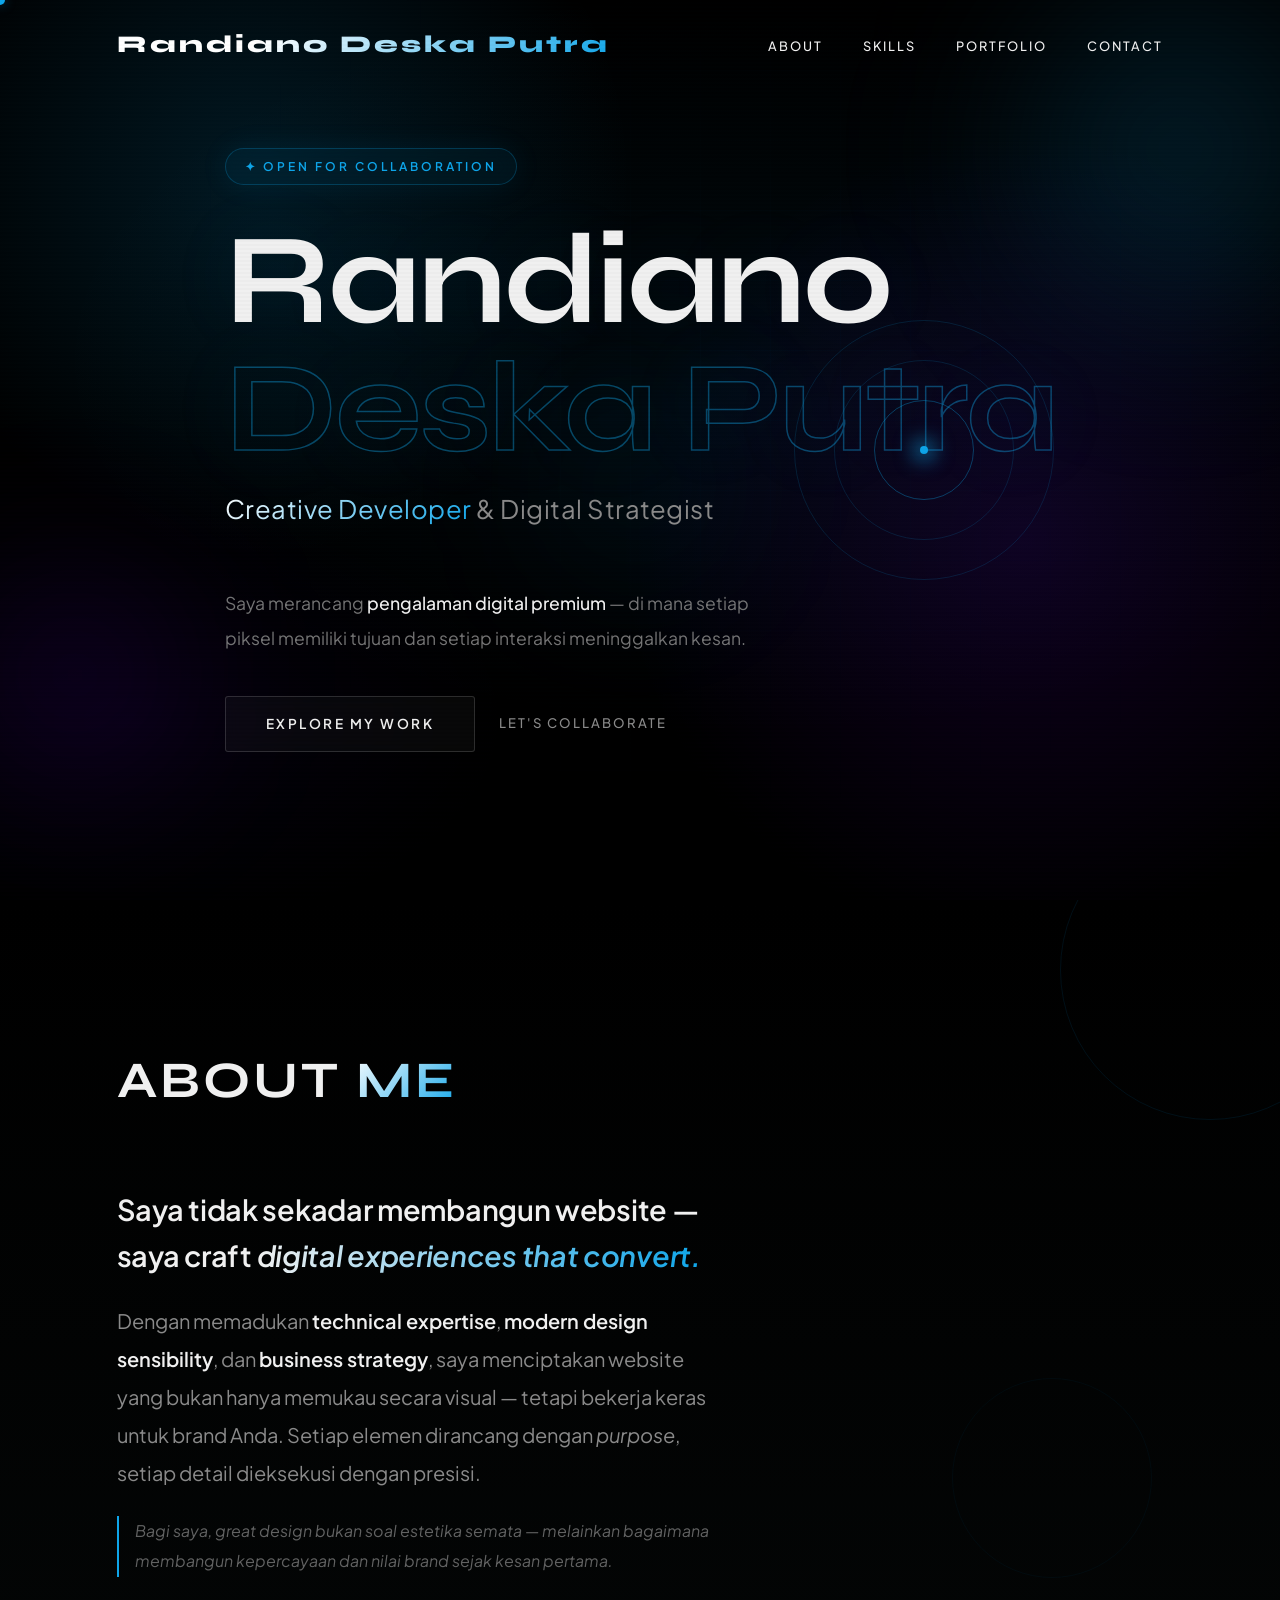
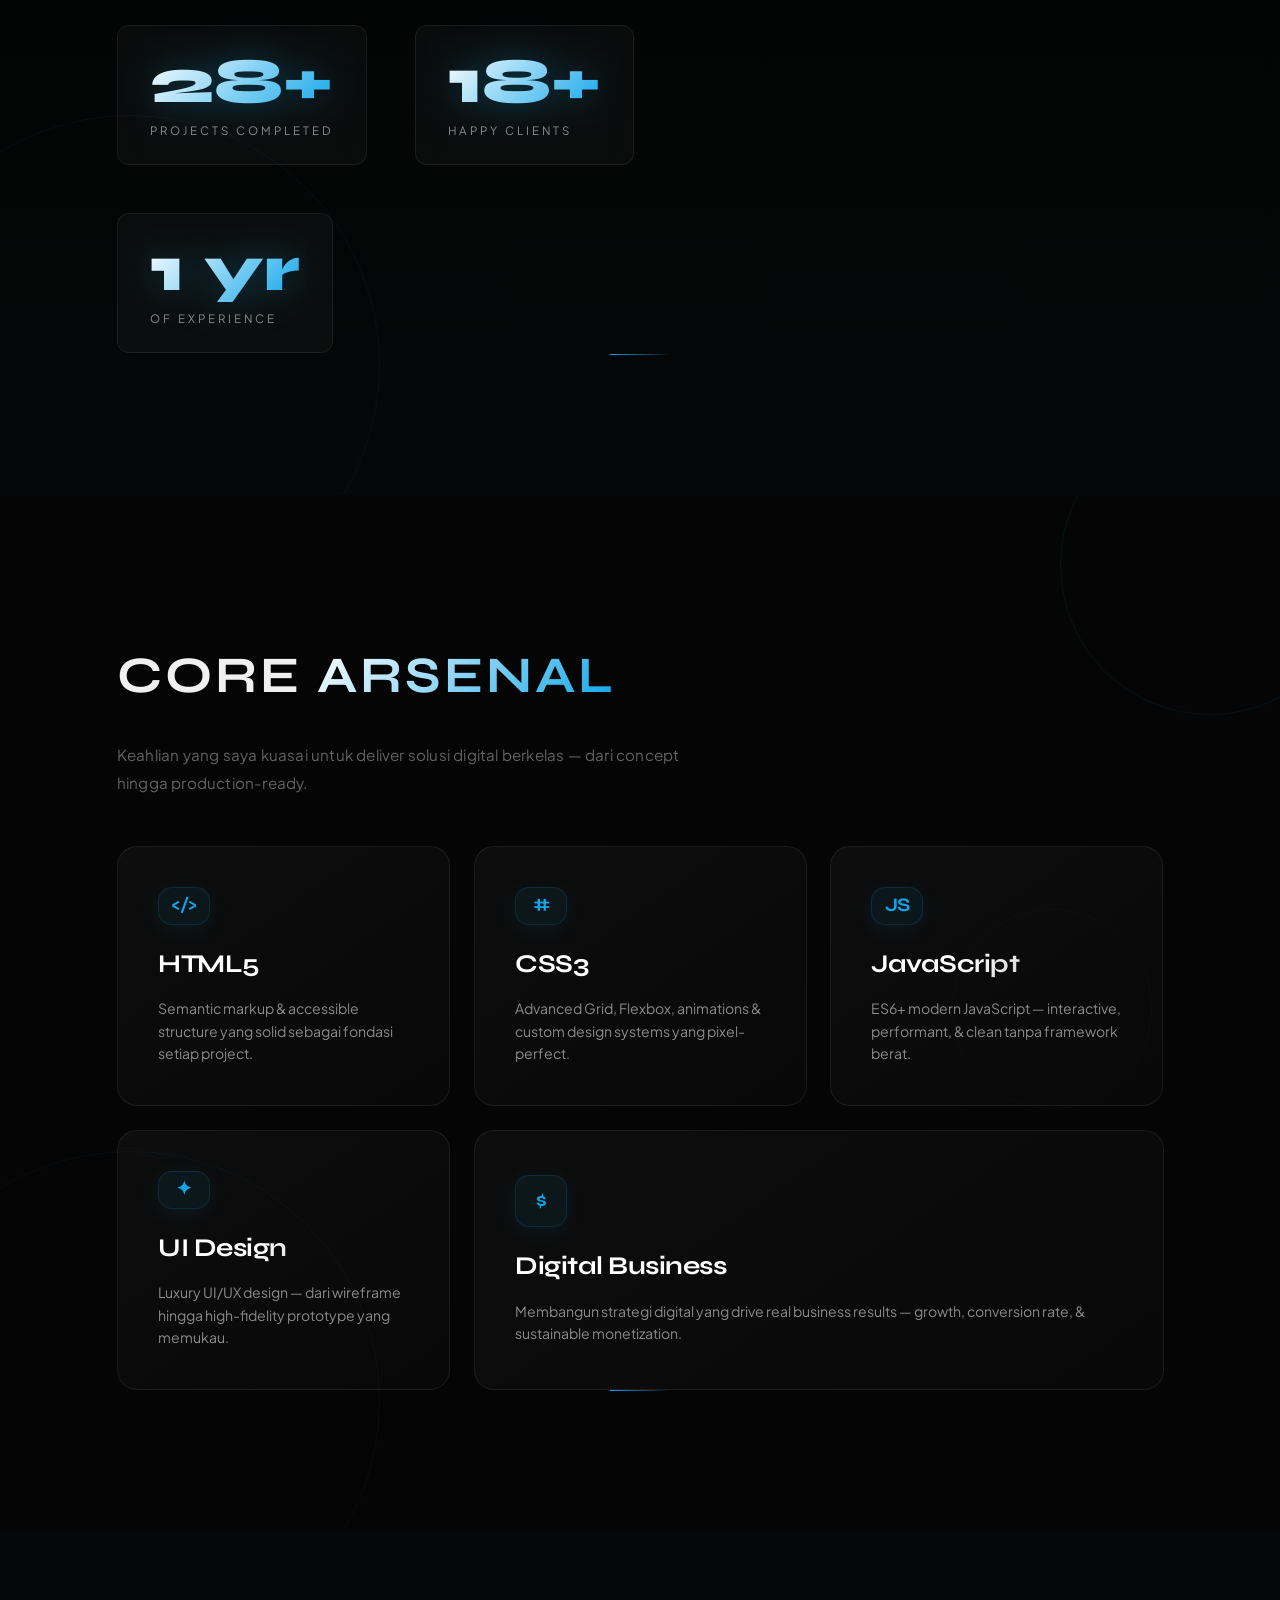
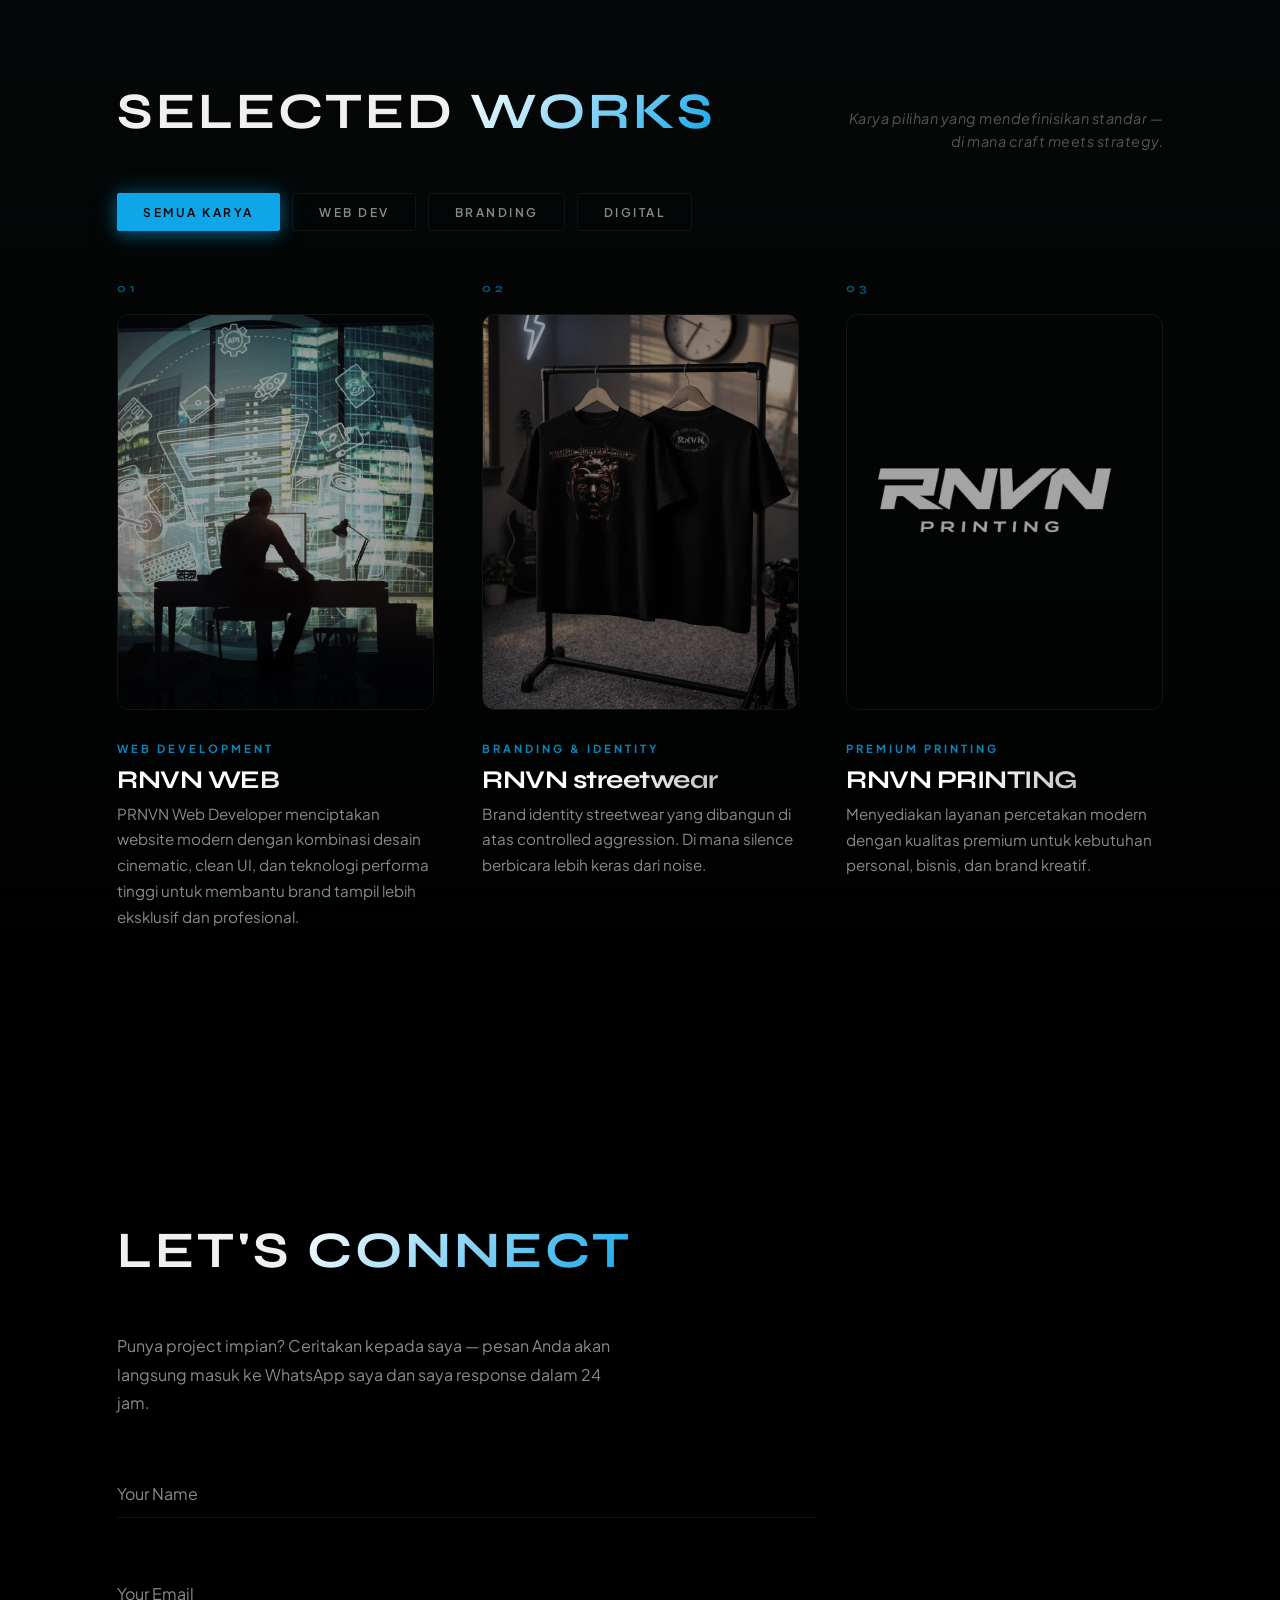
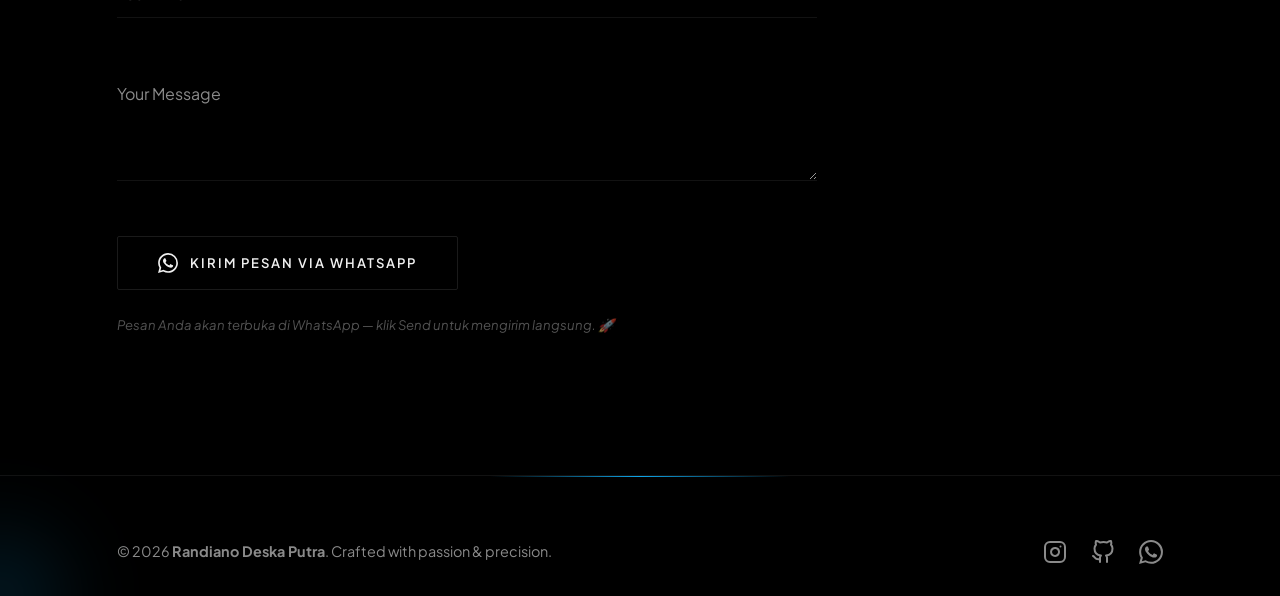
==== commit 1b3bd1a5: "Add files via upload" ====
--- a/portofolio/index.html
+++ b/portofolio/index.html
@@ -356,7 +356,105 @@
     <!-- 3D Animations JS -->
     <script src="three-anim.js" defer></script>
     <!-- Filter, Magnetic Cursor & Accessibility JS -->
-    <script src="filter-magnetic.js" defer></script>
-</body>
-
-</html>+  <script src="filter-magnetic.js" defer></script>
+
+<!-- MOBILE PREMIUM FX -->
+<div class="mobile-light"></div>
+
+<script>
+/* =========================================================
+   PREMIUM MOBILE EFFECTS — Android & iPhone Optimized
+========================================================= */
+
+document.addEventListener("DOMContentLoaded", () => {
+
+    /* ==============================
+       1. TOUCH PARALLAX
+    ============================== */
+    const hero = document.querySelector('.hero');
+
+    if (window.DeviceOrientationEvent && hero) {
+
+        window.addEventListener('deviceorientation', (e) => {
+
+            const x = e.gamma || 0;
+            const y = e.beta || 0;
+
+            hero.style.transform =
+                `translate3d(${x * 0.4}px, ${y * 0.15}px, 0)`;
+
+        });
+    }
+
+    /* ==============================
+       2. MOBILE LIGHT FOLLOW TOUCH
+    ============================== */
+
+    const light = document.querySelector('.mobile-light');
+
+    document.addEventListener('touchmove', (e) => {
+
+        const touch = e.touches[0];
+
+        light.style.left = touch.clientX + 'px';
+        light.style.top = touch.clientY + 'px';
+
+    }, { passive: true });
+
+    /* ==============================
+       3. CARD FLOAT ANIMATION
+    ============================== */
+
+    const cards = document.querySelectorAll(
+        '.portfolio-card, .bento-item, .stat-item'
+    );
+
+    cards.forEach((card, index) => {
+
+        card.style.animation =
+            `floatingCard ${4 + index * 0.4}s ease-in-out infinite`;
+
+    });
+
+    /* ==============================
+       4. SMOOTH MOBILE SCROLL
+    ============================== */
+
+    document.documentElement.style.scrollBehavior = "smooth";
+
+    /* ==============================
+       5. HERO FADE PARALLAX
+    ============================== */
+
+    window.addEventListener('scroll', () => {
+
+        const scrollY = window.scrollY;
+
+        const title = document.querySelector('.hero-title');
+        const badge = document.querySelector('.hero-badge');
+        const desc  = document.querySelector('.hero-desc');
+
+        if(title){
+            title.style.transform =
+                `translateY(${scrollY * 0.18}px)`;
+
+            title.style.opacity =
+                1 - scrollY / 700;
+        }
+
+        if(badge){
+            badge.style.transform =
+                `translateY(${scrollY * 0.12}px)`;
+        }
+
+        if(desc){
+            desc.style.transform =
+                `translateY(${scrollY * 0.08}px)`;
+        }
+
+    }, { passive: true });
+
+});
+</script>
+
+</body>
--- a/portofolio/style.css
+++ b/portofolio/style.css
@@ -6,30 +6,38 @@
 /* --- ROOT VARIABLES (Untuk mempermudah kustomisasi warna) --- */
 :root {
     /* Tema Warna: Dark Luxury Minimalist */
-    --bg-dark: #050505;        /* Hitam Obsidian */
-    --text-light: #F0F0F0;     /* Putih Mutiara */
-    --accent-blue: #00A3FF;    /* Biru Neon Soft */
-    
+    --bg-dark: #050505;
+    /* Hitam Obsidian */
+    --text-light: #F0F0F0;
+    /* Putih Mutiara */
+    --accent-blue: #00A3FF;
+    /* Biru Neon Soft */
+
     /* Warna Turunan / Supporting */
-    --gray-dark: #121212;      /* Latar Bento & Card */
-    --gray-border: rgba(255, 255, 255, 0.05); /* Border subtle */
-    --gray-text: #8A8A8A;      /* Teks sekunder */
-    
+    --gray-dark: #121212;
+    /* Latar Bento & Card */
+    --gray-border: rgba(255, 255, 255, 0.05);
+    /* Border subtle */
+    --gray-text: #8A8A8A;
+    /* Teks sekunder */
+
     /* Tipografi */
     --font-heading: 'Syne', sans-serif;
     --font-body: 'Plus Jakarta Sans', sans-serif;
-    
+
     /* Layout & Spacing */
     --nav-height: 90px;
     --container-max: 1200px;
-    
+
     /* Animasi Transition */
     --transition-fast: 0.3s ease;
     --transition-smooth: 0.6s cubic-bezier(0.25, 1, 0.5, 1);
 }
 
 /* --- RESET & GLOBAL STYLES --- */
-*, *::before, *::after {
+*,
+*::before,
+*::after {
     margin: 0;
     padding: 0;
     box-sizing: border-box;
@@ -37,7 +45,7 @@
 
 html {
     /* 4. UX TAMBAHAN: Smooth Scrolling native CSS */
-    scroll-behavior: smooth; 
+    scroll-behavior: smooth;
 }
 
 body {
@@ -46,12 +54,15 @@
     font-family: var(--font-body);
     line-height: 1.6;
     overflow-x: hidden;
-    cursor: none; /* Disembunyikan karena menggunakan custom cursor (Desktop) */
+    cursor: none;
+    /* Disembunyikan karena menggunakan custom cursor (Desktop) */
 }
 
 /* Fallback cursor normal di mobile/touch screen */
 @media (max-width: 1024px) {
-    body { cursor: auto; }
+    body {
+        cursor: auto;
+    }
 }
 
 a {
@@ -96,16 +107,20 @@
     height: 20px;
     border-radius: 50%;
     background-color: var(--accent-blue);
-    pointer-events: none; /* Agar tidak menghalangi klik */
+    pointer-events: none;
+    /* Agar tidak menghalangi klik */
     z-index: 9999;
     transform: translate(-50%, -50%);
     transition: width 0.2s, height 0.2s, background-color 0.2s;
-    mix-blend-mode: difference; /* Menambah kesan high-end */
-    display: none; 
+    mix-blend-mode: difference;
+    /* Menambah kesan high-end */
+    display: none;
 }
 
 @media (min-width: 1025px) {
-    .custom-cursor { display: block; }
+    .custom-cursor {
+        display: block;
+    }
 }
 
 .custom-cursor.hover {
@@ -147,7 +162,9 @@
 }
 
 @keyframes spin {
-    to { transform: rotate(360deg); }
+    to {
+        transform: rotate(360deg);
+    }
 }
 
 /* --- 3. HEADER & SCROLL PROGRESS --- */
@@ -164,7 +181,8 @@
 .scroll-progress-bar {
     height: 100%;
     background-color: var(--accent-blue);
-    width: 0%; /* Diatur via JavaScript */
+    width: 0%;
+    /* Diatur via JavaScript */
 }
 
 header {
@@ -230,7 +248,9 @@
 }
 
 @media (max-width: 768px) {
-    .desktop-nav { display: none; }
+    .desktop-nav {
+        display: none;
+    }
 }
 
 /* --- 3. HERO SECTION --- */
@@ -294,7 +314,8 @@
 
 @media (min-width: 1024px) {
     .about-grid {
-        grid-template-columns: 3fr 2fr; /* Layout asimetris */
+        grid-template-columns: 3fr 2fr;
+        /* Layout asimetris */
     }
 }
 
@@ -369,6 +390,7 @@
     .bento-grid {
         grid-template-columns: repeat(3, 1fr);
     }
+
     .bento-item.wide {
         grid-column: span 2;
     }
@@ -440,7 +462,7 @@
     content: '';
     position: absolute;
     inset: 0;
-    background: linear-gradient(135deg, rgba(0,163,255,0.15), transparent);
+    background: linear-gradient(135deg, rgba(0, 163, 255, 0.15), transparent);
     opacity: 0;
     transition: opacity 0.3s ease;
 }
@@ -450,7 +472,9 @@
     border-color: rgba(0, 163, 255, 0.4);
 }
 
-.filter-btn:hover::before { opacity: 1; }
+.filter-btn:hover::before {
+    opacity: 1;
+}
 
 .filter-btn.active {
     background: var(--accent-blue);
@@ -495,7 +519,9 @@
 }
 
 @media (max-width: 768px) {
-    .portfolio-subtitle { text-align: left; }
+    .portfolio-subtitle {
+        text-align: left;
+    }
 }
 
 /* --- CARD INDEX NUMBER --- */
@@ -548,12 +574,15 @@
     height: 100%;
     object-fit: cover;
     transition: transform var(--transition-smooth), filter var(--transition-smooth);
-    filter: saturate(0.5) brightness(0.7); /* Base state dark/desaturated */
+    filter: saturate(0.5) brightness(0.7);
+    /* Base state dark/desaturated */
 }
 
 .portfolio-card:hover .portfolio-image {
-    transform: scale(1.08); /* Zoom in */
-    filter: saturate(1.2) brightness(1); /* Tingkatkan saturasi & kecerahan */
+    transform: scale(1.08);
+    /* Zoom in */
+    filter: saturate(1.2) brightness(1);
+    /* Tingkatkan saturasi & kecerahan */
 }
 
 /* Overlay Transition yang memunculkan judul project */
@@ -563,7 +592,7 @@
     left: 0;
     width: 100%;
     height: 100%;
-    background: linear-gradient(to top, rgba(0,0,0,0.8) 0%, rgba(0,0,0,0) 50%);
+    background: linear-gradient(to top, rgba(0, 0, 0, 0.8) 0%, rgba(0, 0, 0, 0) 50%);
     display: flex;
     justify-content: center;
     align-items: flex-end;
@@ -648,10 +677,10 @@
 }
 
 /* Floating Label: berubah warna & posisi saat input diisi/fokus */
-.input-group input:focus ~ label,
-.input-group input:not(:placeholder-shown) ~ label,
-.input-group textarea:focus ~ label,
-.input-group textarea:not(:placeholder-shown) ~ label {
+.input-group input:focus~label,
+.input-group input:not(:placeholder-shown)~label,
+.input-group textarea:focus~label,
+.input-group textarea:not(:placeholder-shown)~label {
     top: -20px;
     font-size: 0.85rem;
     color: var(--accent-blue);
@@ -704,7 +733,8 @@
 }
 
 .submit-btn:hover {
-    background-color: #25D366; /* WhatsApp green */
+    background-color: #25D366;
+    /* WhatsApp green */
     border-color: #25D366;
     color: #fff;
     box-shadow: 0 0 25px rgba(37, 211, 102, 0.35);
@@ -838,10 +868,11 @@
     border-radius: 24px;
     overflow: hidden;
     position: relative;
-    transform: translateY(50px) scale(0.95); /* Animasi muncul dari bawah */
+    transform: translateY(50px) scale(0.95);
+    /* Animasi muncul dari bawah */
     transition: transform var(--transition-smooth);
     border: 1px solid var(--gray-border);
-    box-shadow: 0 30px 60px rgba(0,0,0,0.8);
+    box-shadow: 0 30px 60px rgba(0, 0, 0, 0.8);
 }
 
 .modal.active .modal-content {
@@ -871,7 +902,8 @@
 
 @media (min-width: 768px) {
     .modal-body {
-        flex-direction: row; /* Layout berdampingan di desktop */
+        flex-direction: row;
+        /* Layout berdampingan di desktop */
     }
 }
 
@@ -956,9 +988,17 @@
     transform: translateY(0);
 }
 
-.delay-1 { transition-delay: 0.15s; }
-.delay-2 { transition-delay: 0.3s; }
-.delay-3 { transition-delay: 0.45s; }
+.delay-1 {
+    transition-delay: 0.15s;
+}
+
+.delay-2 {
+    transition-delay: 0.3s;
+}
+
+.delay-3 {
+    transition-delay: 0.45s;
+}
 
 /* =========================================================================
    3D ANIMATION STYLES
@@ -1005,8 +1045,15 @@
 }
 
 @keyframes badgePulse {
-    0%, 100% { box-shadow: 0 0 0 0 rgba(0, 163, 255, 0); }
-    50% { box-shadow: 0 0 20px 5px rgba(0, 163, 255, 0.15); }
+
+    0%,
+    100% {
+        box-shadow: 0 0 0 0 rgba(0, 163, 255, 0);
+    }
+
+    50% {
+        box-shadow: 0 0 20px 5px rgba(0, 163, 255, 0.15);
+    }
 }
 
 /* --- HERO DESCRIPTION --- */
@@ -1120,9 +1167,19 @@
 }
 
 @keyframes orbFloat {
-    0%, 100% { transform: translateY(0px) scale(1); }
-    33% { transform: translateY(-30px) scale(1.05); }
-    66% { transform: translateY(20px) scale(0.97); }
+
+    0%,
+    100% {
+        transform: translateY(0px) scale(1);
+    }
+
+    33% {
+        transform: translateY(-30px) scale(1.05);
+    }
+
+    66% {
+        transform: translateY(20px) scale(0.97);
+    }
 }
 
 /* --- FLOATING RINGS DECORATION (replaces old cube) --- */
@@ -1141,7 +1198,9 @@
 }
 
 @media (max-width: 900px) {
-    .hero-ring-deco { display: none; }
+    .hero-ring-deco {
+        display: none;
+    }
 }
 
 .ring {
@@ -1185,13 +1244,27 @@
 }
 
 @keyframes ringOrbit {
-    from { transform: rotate(0deg); }
-    to { transform: rotate(360deg); }
+    from {
+        transform: rotate(0deg);
+    }
+
+    to {
+        transform: rotate(360deg);
+    }
 }
 
 @keyframes dotPulse {
-    0%, 100% { transform: scale(1); box-shadow: 0 0 16px 4px rgba(0, 163, 255, 0.6); }
-    50% { transform: scale(1.4); box-shadow: 0 0 28px 8px rgba(0, 163, 255, 0.8); }
+
+    0%,
+    100% {
+        transform: scale(1);
+        box-shadow: 0 0 16px 4px rgba(0, 163, 255, 0.6);
+    }
+
+    50% {
+        transform: scale(1.4);
+        box-shadow: 0 0 28px 8px rgba(0, 163, 255, 0.8);
+    }
 }
 
 /* --- BENTO ICON 3D --- */
@@ -1271,8 +1344,8 @@
         linear-gradient(rgba(0, 163, 255, 0.04) 1px, transparent 1px),
         linear-gradient(90deg, rgba(0, 163, 255, 0.04) 1px, transparent 1px);
     background-size: 80px 80px;
-    mask-image: radial-gradient(ellipse at center, rgba(0,0,0,0.4) 0%, transparent 70%);
-    -webkit-mask-image: radial-gradient(ellipse at center, rgba(0,0,0,0.4) 0%, transparent 70%);
+    mask-image: radial-gradient(ellipse at center, rgba(0, 0, 0, 0.4) 0%, transparent 70%);
+    -webkit-mask-image: radial-gradient(ellipse at center, rgba(0, 0, 0, 0.4) 0%, transparent 70%);
     pointer-events: none;
     z-index: 0;
 }
@@ -1311,7 +1384,9 @@
 
 /* --- FLOATING RING DECORATION --- */
 @keyframes ringRotate {
-    to { transform: rotate(360deg); }
+    to {
+        transform: rotate(360deg);
+    }
 }
 
 .ring-deco {
@@ -1324,11 +1399,17 @@
 
 /* --- COUNTER ANIMATION --- */
 @keyframes countUp {
-    from { opacity: 0; transform: translateY(20px); }
-    to { opacity: 1; transform: translateY(0); }
+    from {
+        opacity: 0;
+        transform: translateY(20px);
+    }
+
+    to {
+        opacity: 1;
+        transform: translateY(0);
+    }
 }
 
 .stat-number.animated {
     animation: countUp 0.8s ease forwards;
-}
-
+}
--- a/portofolio/premium.css
+++ b/portofolio/premium.css
@@ -517,3 +517,122 @@
   color: rgba(138,138,138,0.6);
   letter-spacing: 0.5px;
 }
+/* =========================================================
+   PREMIUM MOBILE EFFECTS
+========================================================= */
+
+/* GPU BOOST */
+.hero,
+.hero-title,
+.hero-badge,
+.hero-desc,
+.portfolio-card,
+.bento-item,
+.stat-item {
+    transform: translateZ(0);
+    will-change: transform;
+}
+
+/* FLOATING CARD */
+@keyframes floatingCard {
+    0% {
+        transform: translateY(0px);
+    }
+
+    50% {
+        transform: translateY(-10px);
+    }
+
+    100% {
+        transform: translateY(0px);
+    }
+}
+
+/* MOBILE LIGHT EFFECT */
+.mobile-light {
+    position: fixed;
+    width: 220px;
+    height: 220px;
+    border-radius: 50%;
+    pointer-events: none;
+    z-index: 0;
+
+    background:
+        radial-gradient(circle,
+        rgba(14,165,233,0.18) 0%,
+        rgba(14,165,233,0.06) 40%,
+        transparent 70%);
+
+    transform: translate(-50%, -50%);
+    filter: blur(30px);
+
+    transition:
+        left 0.08s linear,
+        top 0.08s linear;
+}
+
+/* HERO PREMIUM DEPTH */
+.hero::before {
+    content: '';
+    position: absolute;
+    inset: 0;
+
+    background:
+    radial-gradient(circle at 20% 20%,
+    rgba(14,165,233,0.15),
+    transparent 30%),
+
+    radial-gradient(circle at 80% 60%,
+    rgba(120,0,255,0.12),
+    transparent 35%);
+
+    animation: heroAmbient 12s ease-in-out infinite alternate;
+
+    pointer-events: none;
+}
+
+@keyframes heroAmbient {
+
+    0% {
+        transform: scale(1)
+                   translateY(0px);
+    }
+
+    100% {
+        transform: scale(1.08)
+                   translateY(-20px);
+    }
+}
+
+/* MOBILE OPTIMIZATION */
+@media (max-width: 768px) {
+
+    .portfolio-card,
+    .bento-item,
+    .stat-item {
+
+        animation-duration: 5s !important;
+    }
+
+    .hero-title {
+        transition: transform 0.2s ease-out;
+    }
+
+    .hero-desc {
+        transition: transform 0.2s ease-out;
+    }
+
+    .mobile-light {
+        display: block;
+    }
+}
+
+/* iPHONE SAFARI FIX */
+body {
+    -webkit-overflow-scrolling: touch;
+}
+
+/* SMOOTH TOUCH */
+* {
+    -webkit-tap-highlight-color: transparent;
+}
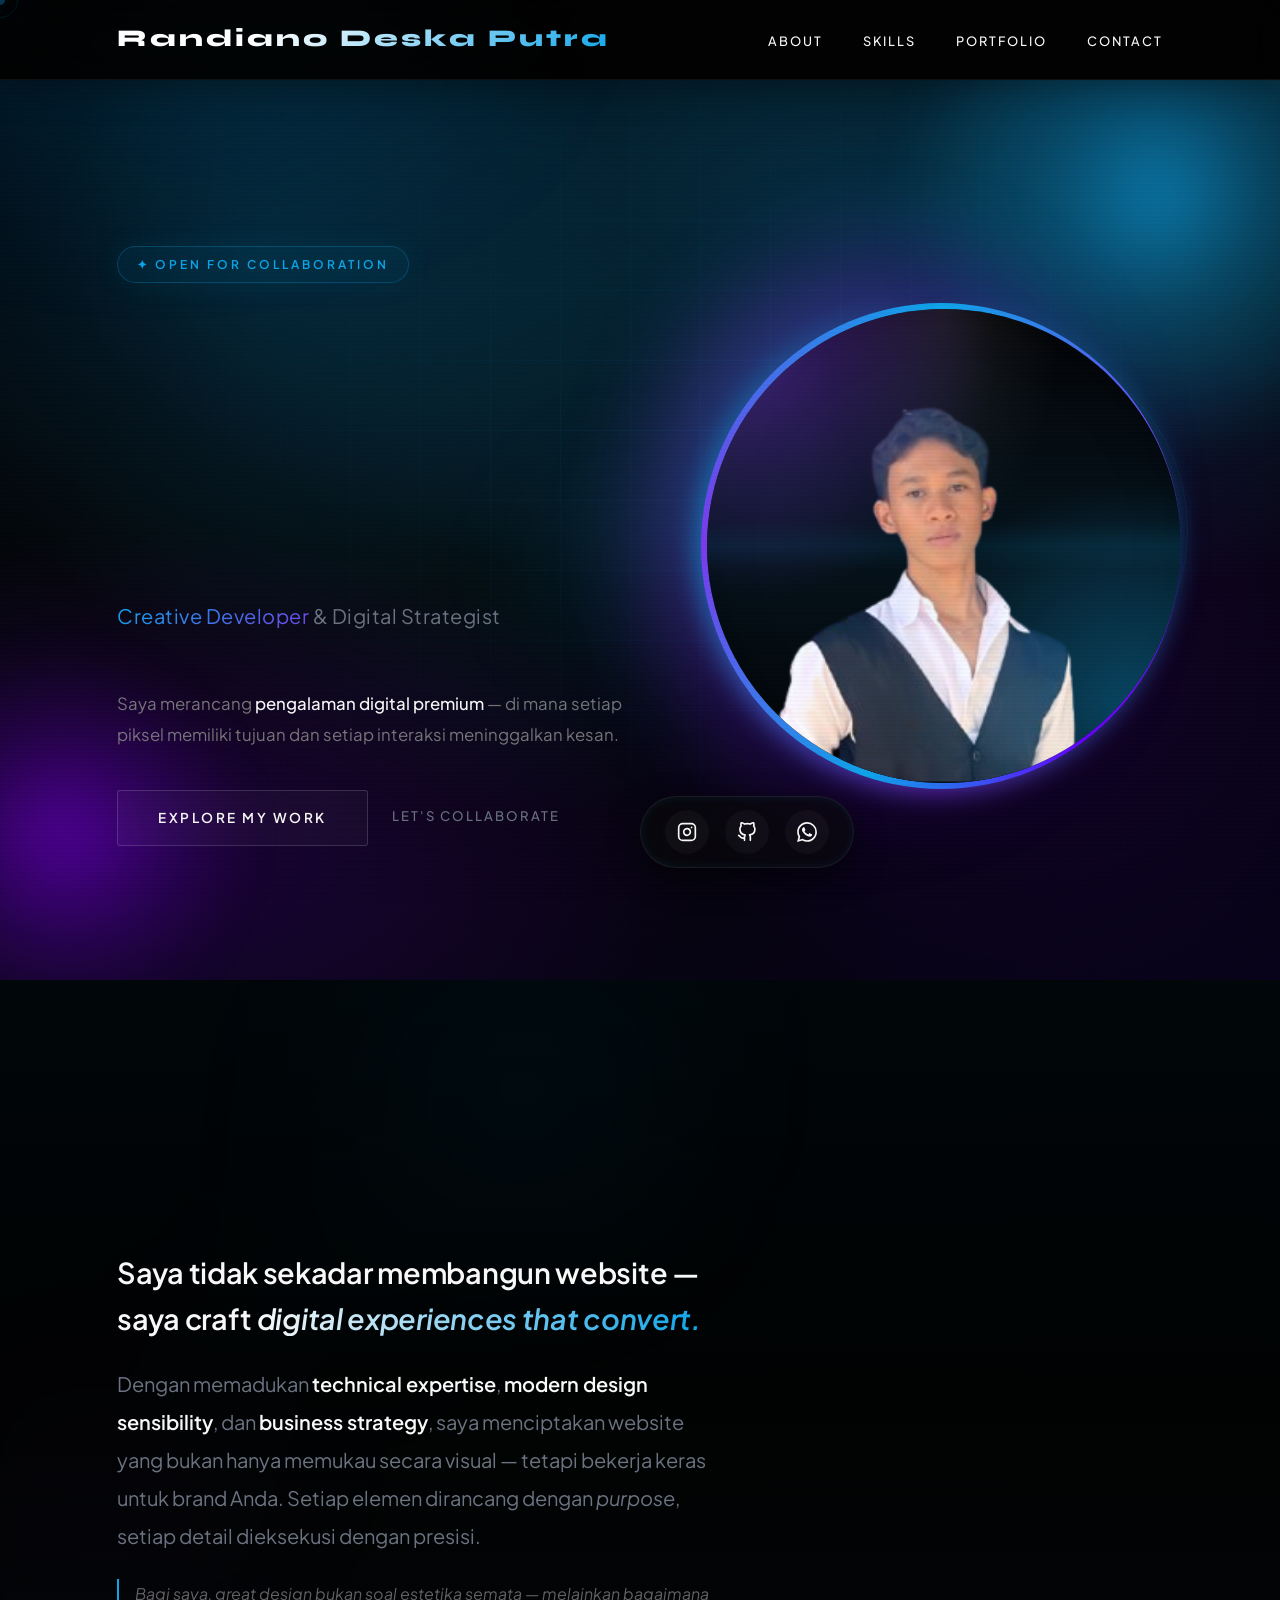
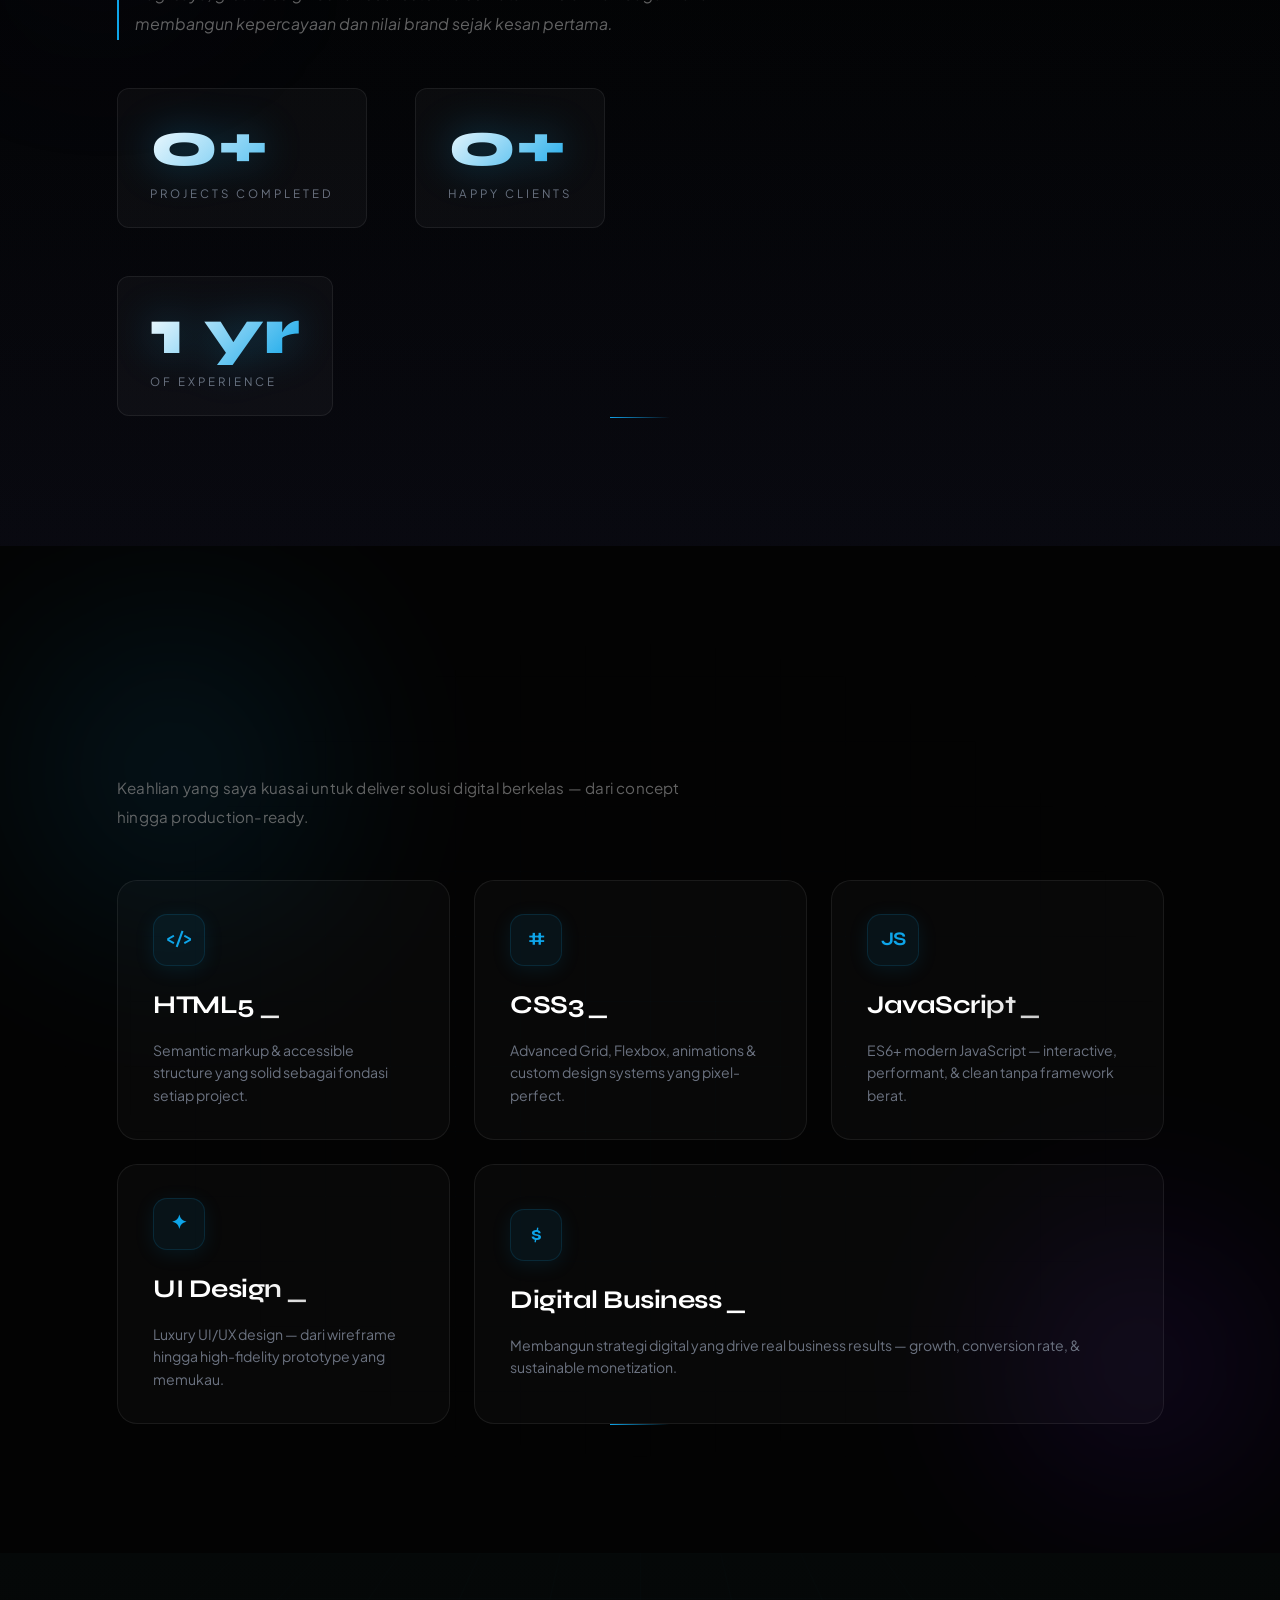
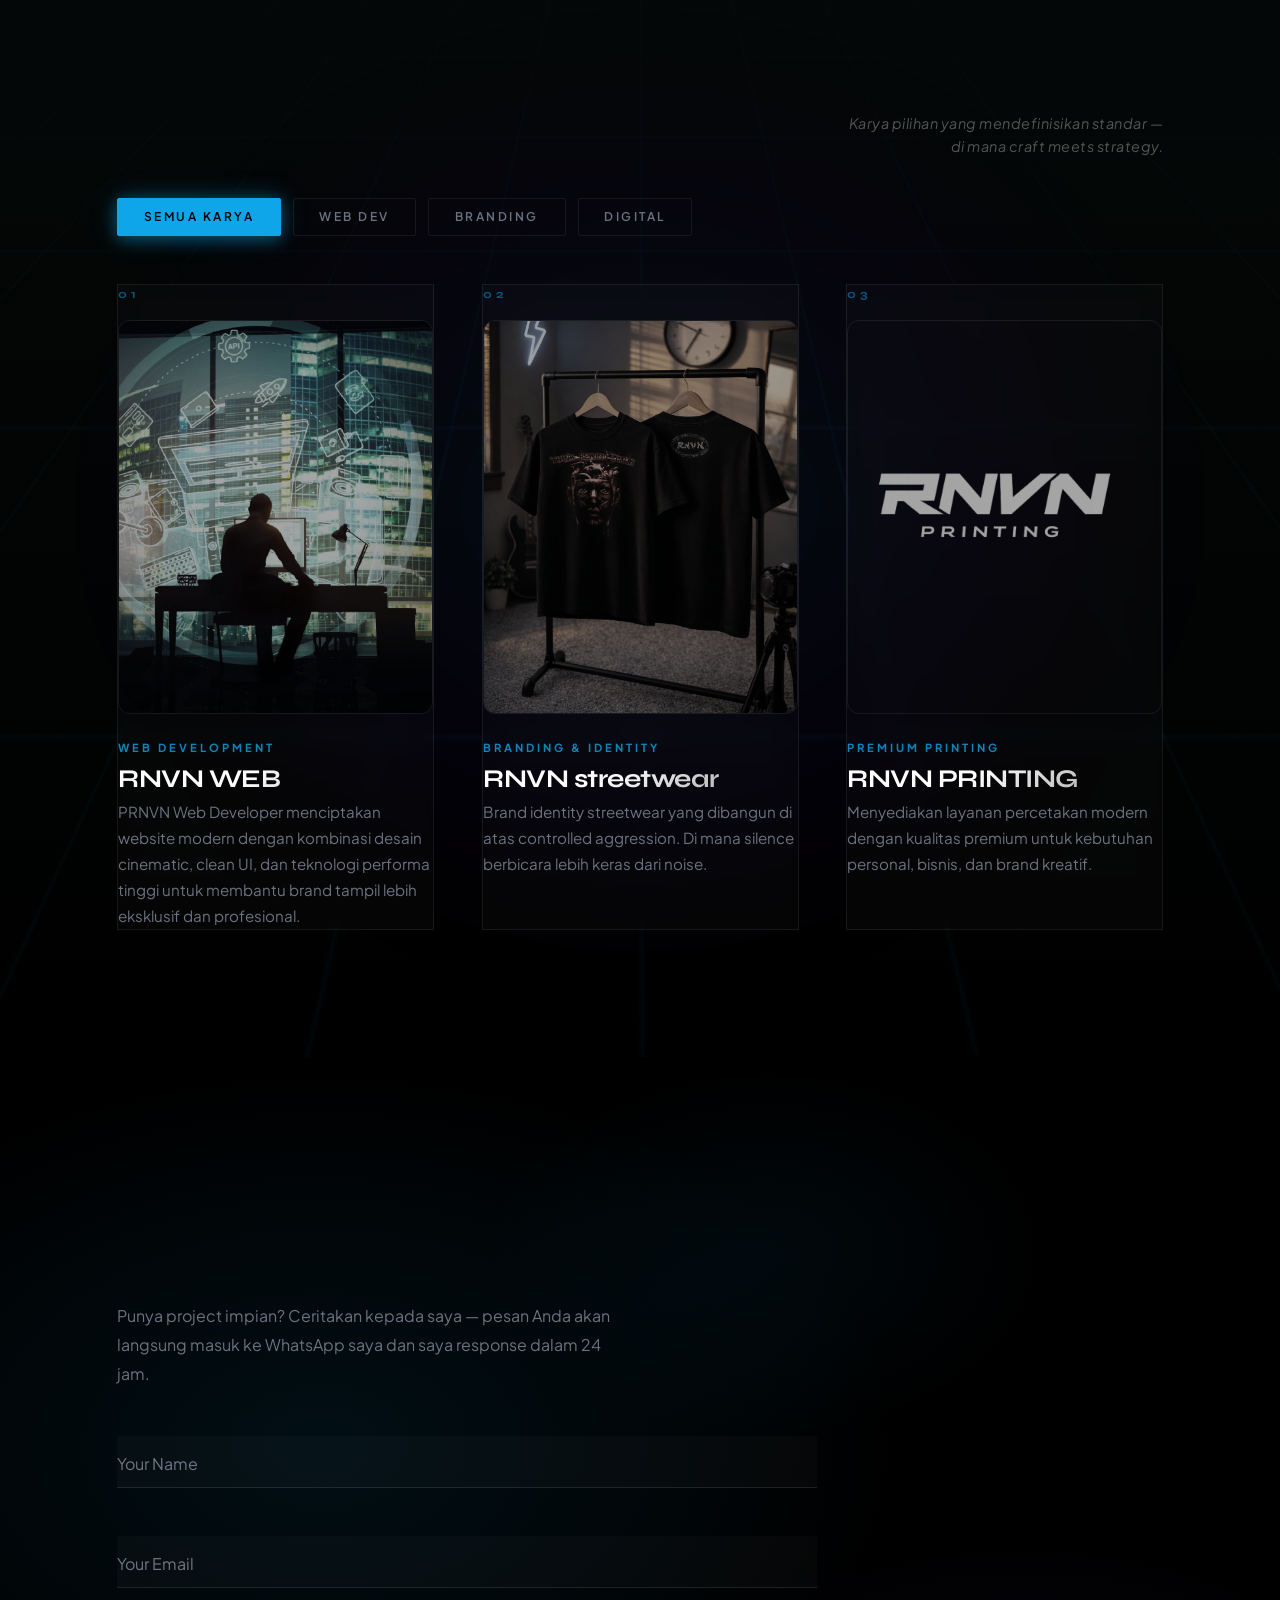
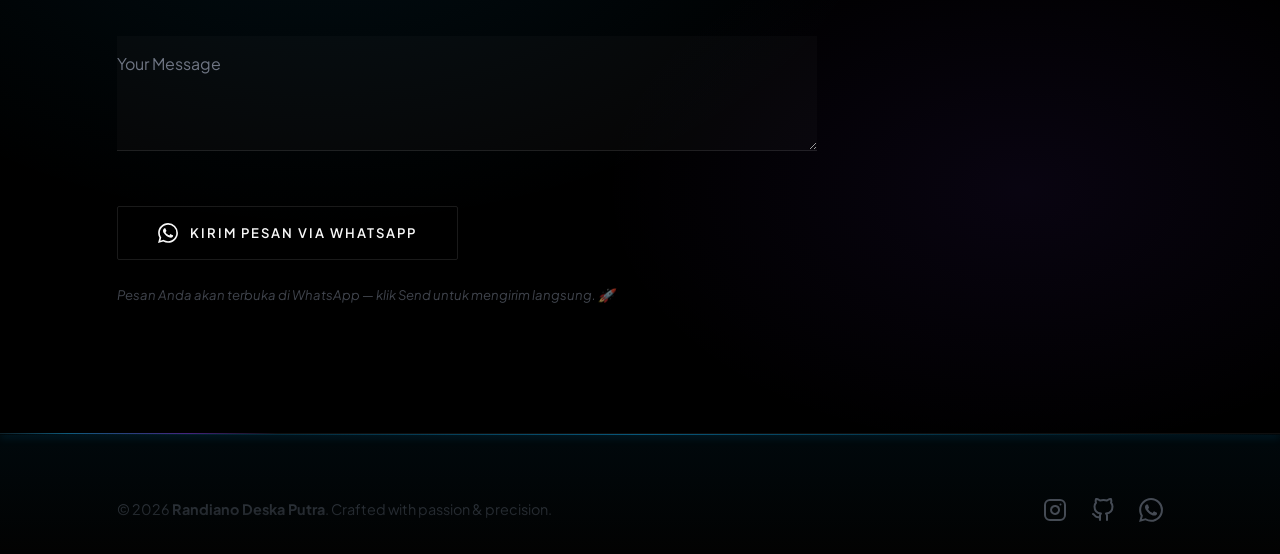
==== commit 29d120e8: "Add files via upload" ====
--- a/portofolio/index.html
+++ b/portofolio/index.html
@@ -2,459 +2,405 @@
 <html lang="id">
 
 <head>
-    <meta charset="UTF-8">
-    <meta name="viewport" content="width=device-width, initial-scale=1.0, viewport-fit=cover">
-    <meta name="apple-mobile-web-app-capable" content="yes">
-    <meta name="apple-mobile-web-app-status-bar-style" content="black-translucent">
-    <meta name="format-detection" content="telephone=no">
-    <title>Randiano Deska Putra - Creative Developer & Digital Entrepreneur</title>
-    <meta name="description"
-        content="Portfolio of Randiano Deska, a Senior Creative Developer and Digital Entrepreneur specializing in high-end, modern web experiences.">
-    <!-- Google Fonts -->
-    <link rel="preconnect" href="https://fonts.googleapis.com">
-    <link rel="preconnect" href="https://fonts.gstatic.com" crossorigin>
-    <link
-        href="https://fonts.googleapis.com/css2?family=Plus+Jakarta+Sans:wght@300;400;500;600&family=Syne:wght@500;700;800&display=swap"
-        rel="stylesheet">
-    <!-- Three.js loaded at end of body for performance -->
-    <!-- Custom CSS -->
-    <link rel="stylesheet" href="style.css">
-    <link rel="stylesheet" href="premium.css">
-    <link rel="stylesheet" href="mobile.css">
+  <meta charset="UTF-8">
+  <meta name="viewport" content="width=device-width, initial-scale=1.0, viewport-fit=cover">
+  <meta name="apple-mobile-web-app-capable" content="yes">
+  <meta name="apple-mobile-web-app-status-bar-style" content="black-translucent">
+  <meta name="theme-color" content="#030303">
+  <meta name="format-detection" content="telephone=no">
+  <title>Randiano Deska Putra - Creative Developer &amp; Digital Entrepreneur</title>
+  <meta name="description" content="Portfolio of Randiano Deska, a Senior Creative Developer and Digital Entrepreneur specializing in high-end, modern web experiences.">
+
+  <!-- Google Fonts -->
+  <link rel="preconnect" href="https://fonts.googleapis.com">
+  <link rel="preconnect" href="https://fonts.gstatic.com" crossorigin>
+  <link href="https://fonts.googleapis.com/css2?family=Plus+Jakarta+Sans:wght@300;400;500;600&family=Syne:wght@500;700;800&display=swap" rel="stylesheet">
+
+  <!-- CSS -->
+  <link rel="stylesheet" href="style.css">
+  <link rel="stylesheet" href="premium.css">
+  <link rel="stylesheet" href="animations.css">
+  <link rel="stylesheet" href="mobile.css">
+  <link rel="stylesheet" href="enhancements.css">
 </head>
 
-<body>
-    <!-- 4. UX TAMBAHAN: Loading State (Preloader) -->
-    <div id="preloader" class="preloader">
-        <div class="loader-circle"></div>
-    </div>
-
-    <!-- 3. HEADER: Animasi progress bar scroll -->
-    <div class="scroll-progress-container">
-        <div class="scroll-progress-bar" id="scrollProgress"></div>
-    </div>
-
-    <!-- 3. HEADER: Navigation dengan efek Blur (backdrop-filter) -->
-    <header id="header">
-        <div class="container header-container">
-            <a href="#" class="logo">Randiano Deska Putra</a>
-            <nav class="desktop-nav">
-                <ul class="nav-links">
-                    <li><a href="#about">About</a></li>
-                    <li><a href="#skills">Skills</a></li>
-                    <li><a href="#portfolio">Portfolio</a></li>
-                    <li><a href="#contact">Contact</a></li>
-                </ul>
-            </nav>
-            <button class="menu-toggle" id="menuToggle" aria-label="Toggle navigation" aria-expanded="false"><span aria-hidden="true">&#9776;</span></button>
-        </div>
-    </header>
-
-    <!-- 3. HERO: Typography-heavy with 3D Three.js Background -->
-    <section id="hero" class="hero section">
-        <!-- Three.js Canvas 3D Background -->
-        <canvas id="heroCanvas" class="hero-canvas"></canvas>
-        <!-- Floating 3D Orbs -->
-        <div class="orb orb-1"></div>
-        <div class="orb orb-2"></div>
-        <div class="orb orb-3"></div>
-        <div class="container hero-content">
-            <div class="hero-badge reveal">✦ Open for Collaboration</div>
-            <h1 class="hero-title reveal">Randiano<br><span class="title-outline">Deska Putra</span></h1>
-            <!-- Tagline dengan Text Gradient -->
-            <h2 class="hero-tagline reveal delay-1"><span class="text-gradient">Creative Developer</span> & Digital
-                Strategist</h2>
-            <p class="hero-desc reveal delay-2">Saya merancang <em>pengalaman digital premium</em> — di mana setiap
-                piksel memiliki tujuan dan setiap interaksi meninggalkan kesan.</p>
-            <div class="hero-cta-group reveal delay-3">
-                <a href="#portfolio" class="cta-button">Explore My Work</a>
-                <a href="#contact" class="cta-secondary">Let's Collaborate</a>
-            </div>
-            <!-- Floating Signature Ring Decoration -->
-            <div class="hero-ring-deco" aria-hidden="true">
-                <div class="ring ring-lg"></div>
-                <div class="ring ring-md"></div>
-                <div class="ring ring-sm"></div>
-                <div class="ring-dot"></div>
-            </div>
-        </div>
-    </section>
-
-    <!-- 3. ABOUT: Layout bersih dengan penekanan Skillset Synergy -->
-    <section id="about" class="about section">
-        <div class="container">
-            <h2 class="section-title reveal">About <span class="text-gradient">Me</span></h2>
-            <div class="about-grid reveal delay-1">
-                <div class="about-text">
-
-                    <p class="about-lead">
-                        Saya tidak sekadar membangun website —<br>saya craft <em>digital experiences that convert.</em>
-                    </p>
-
-                    <p>
-                        Dengan memadukan <strong>technical expertise</strong>, <strong>modern design
-                            sensibility</strong>, dan <strong>business strategy</strong>, saya menciptakan website yang
-                        bukan hanya memukau secara visual — tetapi bekerja keras untuk brand Anda. Setiap elemen
-                        dirancang dengan <em>purpose</em>, setiap detail dieksekusi dengan presisi.
-                    </p>
-
-                    <p class="about-sub">
-                        Bagi saya, great design bukan soal estetika semata — melainkan <em>bagaimana membangun
-                            kepercayaan dan nilai brand sejak kesan pertama.</em>
-                    </p>
-
-                    <!-- Stats -->
-                    <div class="about-stats reveal delay-2">
-                        <div class="stat-item">
-                            <div class="stat-number" data-target="30" data-suffix="+">0+</div>
-                            <div class="stat-label">Projects Completed</div>
-                        </div>
-                        <div class="stat-item">
-                            <div class="stat-number" data-target="20" data-suffix="+">0+</div>
-                            <div class="stat-label">Happy Clients</div>
-                        </div>
-                        <div class="stat-item">
-                            <div class="stat-number" data-target="1" data-suffix=" yr">0</div>
-                            <div class="stat-label">of Experience</div>
-                        </div>
-                    </div>
-
-                </div>
-            </div>
-        </div>
-    </section>
-
-    <!-- 3. BENTO SKILLS: Sistem grid kotak-kotak ala iOS dengan 3D hover -->
-    <section id="skills" class="skills section">
-        <div class="container">
-            <h2 class="section-title reveal">Core <span class="text-gradient">Arsenal</span></h2>
-            <p class="section-sub reveal delay-1">Keahlian yang saya kuasai untuk deliver solusi digital berkelas — dari
-                concept hingga production-ready.</p>
-            <div class="bento-grid reveal delay-2">
-                <div class="bento-item tilt-card" data-skill-icon="&lt;/&gt;">
-                    <div class="bento-icon"><span>&#60;/&#62;</span></div>
-                    <h3>HTML5</h3>
-                    <p>Semantic markup & accessible structure yang solid sebagai fondasi setiap project.</p>
-                    <div class="bento-glow"></div>
-                </div>
-                <div class="bento-item tilt-card" data-skill-icon="~">
-                    <div class="bento-icon"><span>#</span></div>
-                    <h3>CSS3</h3>
-                    <p>Advanced Grid, Flexbox, animations & custom design systems yang pixel-perfect.</p>
-                    <div class="bento-glow"></div>
-                </div>
-                <div class="bento-item tilt-card">
-                    <div class="bento-icon"><span>JS</span></div>
-                    <h3>JavaScript</h3>
-                    <p>ES6+ modern JavaScript — interactive, performant, & clean tanpa framework berat.</p>
-                    <div class="bento-glow"></div>
-                </div>
-                <div class="bento-item tilt-card">
-                    <div class="bento-icon"><span>✦</span></div>
-                    <h3>UI Design</h3>
-                    <p>Luxury UI/UX design — dari wireframe hingga high-fidelity prototype yang memukau.</p>
-                    <div class="bento-glow"></div>
-                </div>
-                <div class="bento-item wide tilt-card">
-                    <div class="bento-icon"><span>$</span></div>
-                    <h3>Digital Business</h3>
-                    <p>Membangun strategi digital yang drive real business results — growth, conversion rate, &
-                        sustainable monetization.</p>
-                    <div class="bento-glow"></div>
-                </div>
-            </div>
-        </div>
-    </section>
-
-    <!-- PORTFOLIO: High-end Selected Works -->
-    <section id="portfolio" class="portfolio section">
-        <div class="container">
-            <div class="portfolio-header reveal">
-                <h2 class="section-title">Selected <span class="text-gradient">Works</span></h2>
-                <p class="portfolio-subtitle">Karya pilihan yang mendefinisikan standar — di mana craft meets strategy.
-                </p>
-            </div>
-
-            <!-- Filter Tabs -->
-            <div class="filter-tabs reveal delay-1" role="tablist" aria-label="Portfolio filter">
-                <button class="filter-btn active" data-filter="all" role="tab" aria-selected="true">Semua Karya</button>
-                <button class="filter-btn" data-filter="web" role="tab" aria-selected="false">Web Dev</button>
-                <button class="filter-btn" data-filter="design" role="tab" aria-selected="false">Branding</button>
-                <button class="filter-btn" data-filter="digital" role="tab" aria-selected="false">Digital</button>
-            </div>
-
-            <div class="portfolio-grid" id="portfolioGrid">
-
-                <!-- Project 01: VAULT — Web Development -->
-                <div class="portfolio-card" data-project="vault" data-category="web" tabindex="0" role="button"
-                    aria-label="View VAULT project details">
-                    <div class="card-index">01</div>
-                    <div class="card-image-wrapper">
-                        <img src="web.png" loading="lazy" alt="VAULT — Ultra-premium luxury e-commerce platform"
-                            class="portfolio-image">
-                        <div class="overlay" aria-hidden="true">
-                            <span class="overlay-text">Open Case Study</span>
-                        </div>
-                    </div>
-                    <div class="card-info">
-                        <span class="card-tag">Web Development</span>
-                        <h3>RNVN WEB</h3>
-                        <p>PRNVN Web Developer menciptakan website modern dengan kombinasi desain cinematic, clean UI, 
-                            dan teknologi performa tinggi untuk membantu brand tampil lebih eksklusif dan profesional.</p>
-                    </div>
-                </div>
-
-                <!-- Project 02: RNVN — Branding & Design -->
-                <div class="portfolio-card" data-project="rnvn" data-category="design" tabindex="0" role="button"
-                    aria-label="View RNVN project details">
-                    <div class="card-index">02</div>
-                    <div class="card-image-wrapper">
-                        <img src="rnvn street wear.png" loading="lazy" alt="RNVN — Premium streetwear brand identity"
-                            class="portfolio-image">
-                        <div class="overlay" aria-hidden="true">
-                            <span class="overlay-text">Open Case Study</span>
-                        </div>
-                    </div>
-                    <div class="card-info">
-                        <span class="card-tag">Branding & Identity</span>
-                        <h3>RNVN streetwear</h3>
-                        <p>Brand identity streetwear yang dibangun di atas controlled aggression. Di mana silence
-                            berbicara lebih keras dari noise.</p>
-                    </div>
-                </div>
-
-                <!-- Project 03: NEXUS — Digital Product -->
-                <div class="portfolio-card" data-project="nexus" data-category="digital" tabindex="0" role="button"
-                    aria-label="View NEXUS project details">
-                    <div class="card-index">03</div>
-                    <div class="card-image-wrapper">
-                        <img src="rnvn printing.png" loading="lazy" alt="NEXUS — Immersive interactive web experience"
-                            class="portfolio-image">
-                        <div class="overlay" aria-hidden="true">
-                            <span class="overlay-text">Open Case Study</span>
-                        </div>
-                    </div>
-                    <div class="card-info">
-                        <span class="card-tag">PREMIUM PRINTING</span>
-                        <h3>RNVN PRINTING </h3>
-                        <p> Menyediakan layanan percetakan modern dengan kualitas premium untuk kebutuhan personal, bisnis, dan brand kreatif. </p>
-                    </div>
-                </div>
-
-            </div>
-        </div>
-    </section>
-
-
-    <!-- CONTACT: Form kirim pesan langsung ke WhatsApp -->
-    <section id="contact" class="contact section">
-        <div class="container">
-            <h2 class="section-title reveal">Let's <span class="text-gradient">Connect</span></h2>
-            <p class="contact-subtitle reveal">Punya project impian? Ceritakan kepada saya — pesan Anda akan langsung
-                masuk ke WhatsApp saya dan saya response dalam 24 jam.</p>
-            <form class="contact-form reveal delay-1" id="contactForm" novalidate>
-                <div class="input-group">
-                    <input type="text" id="name" required placeholder=" " autocomplete="name">
-                    <label for="name">Your Name</label>
-                </div>
-                <div class="input-group">
-                    <input type="email" id="email" required placeholder=" " autocomplete="email">
-                    <label for="email">Your Email</label>
-                </div>
-                <div class="input-group">
-                    <textarea id="message" rows="4" required placeholder=" "></textarea>
-                    <label for="message">Your Message</label>
-                </div>
-                <div class="form-actions">
-                    <button type="submit" class="submit-btn" id="submitBtn">
-                        <svg class="wa-icon" viewBox="0 0 24 24" width="20" height="20" fill="currentColor"
-                            aria-hidden="true">
-                            <path
-                                d="M17.472 14.382c-.297-.149-1.758-.867-2.03-.967-.273-.099-.471-.148-.67.15-.197.297-.767.966-.94 1.164-.173.199-.347.223-.644.075-.297-.15-1.255-.463-2.39-1.475-.883-.788-1.48-1.761-1.653-2.059-.173-.297-.018-.458.13-.606.134-.133.298-.347.446-.52.149-.174.198-.298.298-.497.099-.198.05-.371-.025-.52-.075-.149-.669-1.612-.916-2.207-.242-.579-.487-.5-.669-.51-.173-.008-.371-.01-.57-.01-.198 0-.52.074-.792.372-.272.297-1.04 1.016-1.04 2.479 0 1.462 1.065 2.875 1.213 3.074.149.198 2.096 3.2 5.077 4.487.709.306 1.262.489 1.694.625.712.227 1.36.195 1.871.118.571-.085 1.758-.719 2.006-1.413.248-.694.248-1.289.173-1.413-.074-.124-.272-.198-.57-.347m-5.421 7.403h-.004a9.87 9.87 0 01-5.031-1.378l-.361-.214-3.741.982.998-3.648-.235-.374a9.86 9.86 0 01-1.51-5.26c.001-5.45 4.436-9.884 9.888-9.884 2.64 0 5.122 1.03 6.988 2.898a9.825 9.825 0 012.893 6.994c-.003 5.45-4.437 9.884-9.885 9.884m8.413-18.297A11.815 11.815 0 0012.05 0C5.495 0 .16 5.335.157 11.892c0 2.096.547 4.142 1.588 5.945L.057 24l6.305-1.654a11.882 11.882 0 005.683 1.448h.005c6.554 0 11.89-5.335 11.893-11.893a11.821 11.821 0 00-3.48-8.413z" />
-                        </svg>
-                        Kirim Pesan via WhatsApp
-                    </button>
-                    <p class="form-hint">Pesan Anda akan terbuka di WhatsApp — klik Send untuk mengirim langsung. 🚀</p>
-                </div>
-            </form>
-        </div>
-    </section>
-
-    <!-- Footer -->
-    <footer class="footer">
-        <div class="container footer-container">
-            <p>&copy; 2026 <strong>Randiano Deska Putra</strong>. Crafted with passion & precision.</p>
-            <div class="social-links">
-                <a href="https://www.instagram.com/randianodskptra_/" target="_blank" rel="noopener noreferrer"
-                    aria-label="Instagram">
-                    <svg viewBox="0 0 24 24" width="24" height="24" stroke="currentColor" stroke-width="2" fill="none"
-                        stroke-linecap="round" stroke-linejoin="round">
-                        <rect x="2" y="2" width="20" height="20" rx="5" ry="5"></rect>
-                        <path d="M16 11.37A4 4 0 1 1 12.63 8 4 4 0 0 1 16 11.37z"></path>
-                        <line x1="17.5" y1="6.5" x2="17.51" y2="6.5"></line>
-                    </svg>
-                </a>
-                <a href="https://github.com/randianodeska-coder" aria-label="GitHub">
-                    <svg viewBox="0 0 24 24" width="24" height="24" stroke="currentColor" stroke-width="2" fill="none"
-                        stroke-linecap="round" stroke-linejoin="round">
-                        <path
-                            d="M9 19c-5 1.5-5-2.5-7-3m14 6v-3.87a3.37 3.37 0 0 0-.94-2.61c3.14-.35 6.44-1.54 6.44-7A5.44 5.44 0 0 0 20 4.77 5.07 5.07 0 0 0 19.91 1S18.73.65 16 2.48a13.38 13.38 0 0 0-7 0C6.27.65 5.09 1 5.09 1A5.07 5.07 0 0 0 5 4.77a5.44 5.44 0 0 0-1.5 3.78c0 5.42 3.3 6.61 6.44 7A3.37 3.37 0 0 0 9 18.13V22">
-                        </path>
-                    </svg>
-                </a>
-                <!-- WhatsApp Direct Link -->
-                <a href="https://wa.me/6285159223964" target="_blank" rel="noopener noreferrer" aria-label="WhatsApp"
-                    class="wa-footer-link">
-                    <svg viewBox="0 0 24 24" width="24" height="24" fill="currentColor">
-                        <path
-                            d="M17.472 14.382c-.297-.149-1.758-.867-2.03-.967-.273-.099-.471-.148-.67.15-.197.297-.767.966-.94 1.164-.173.199-.347.223-.644.075-.297-.15-1.255-.463-2.39-1.475-.883-.788-1.48-1.761-1.653-2.059-.173-.297-.018-.458.13-.606.134-.133.298-.347.446-.52.149-.174.198-.298.298-.497.099-.198.05-.371-.025-.52-.075-.149-.669-1.612-.916-2.207-.242-.579-.487-.5-.669-.51-.173-.008-.371-.01-.57-.01-.198 0-.52.074-.792.372-.272.297-1.04 1.016-1.04 2.479 0 1.462 1.065 2.875 1.213 3.074.149.198 2.096 3.2 5.077 4.487.709.306 1.262.489 1.694.625.712.227 1.36.195 1.871.118.571-.085 1.758-.719 2.006-1.413.248-.694.248-1.289.173-1.413-.074-.124-.272-.198-.57-.347m-5.421 7.403h-.004a9.87 9.87 0 01-5.031-1.378l-.361-.214-3.741.982.998-3.648-.235-.374a9.86 9.86 0 01-1.51-5.26c.001-5.45 4.436-9.884 9.888-9.884 2.64 0 5.122 1.03 6.988 2.898a9.825 9.825 0 012.893 6.994c-.003 5.45-4.437 9.884-9.885 9.884m8.413-18.297A11.815 11.815 0 0012.05 0C5.495 0 .16 5.335.157 11.892c0 2.096.547 4.142 1.588 5.945L.057 24l6.305-1.654a11.882 11.882 0 005.683 1.448h.005c6.554 0 11.89-5.335 11.893-11.893a11.821 11.821 0 00-3.48-8.413z" />
-                    </svg>
-                </a>
-            </div>
-        </div>
-    </footer>
-
-    <!-- 4. UX TAMBAHAN: Back to Top Button -->
-    <button id="backToTop" class="back-to-top" aria-label="Back to top">
-        <svg viewBox="0 0 24 24" width="24" height="24" stroke="currentColor" stroke-width="2" fill="none"
-            stroke-linecap="round" stroke-linejoin="round">
-            <line x1="12" y1="19" x2="12" y2="5"></line>
-            <polyline points="5 12 12 5 19 12"></polyline>
-        </svg>
-    </button>
-
-    <!-- 1. MODAL / LIGHTBOX (Pop-up Project Detail) — Full ARIA accessible -->
-    <div id="projectModal" class="modal" role="dialog" aria-modal="true" aria-labelledby="modalTitle"
-        aria-hidden="true">
-        <!-- Focus trap sentinel start -->
-        <span class="focus-sentinel" tabindex="0" aria-hidden="true"></span>
-        <div class="modal-content">
-            <button class="close-modal" aria-label="Close project modal">&times;</button>
-            <div class="modal-body">
-                <div class="modal-image-container">
-                    <img id="modalImage" src="" alt="">
-                </div>
-                <div class="modal-info">
-                    <h2 id="modalTitle">Project Title</h2>
-                    <p id="modalDesc">Project detailed description goes here...</p>
-                    <a href="#" id="modalLink" class="modal-link" target="_blank" rel="noopener noreferrer">View Live
-                        Demo</a>
-                </div>
-            </div>
-        </div>
-        <!-- Focus trap sentinel end -->
-        <span class="focus-sentinel" tabindex="0" aria-hidden="true"></span>
-    </div>
-
-    <!-- Custom Cursor (Opsional, khusus Desktop) -->
-    <div class="custom-cursor" aria-hidden="true"></div>
-
-    <!-- Custom JS -->
-    <script src="script.js" defer></script>
-    <!-- Three.js for 3D (loaded last for performance) -->
-    <script src="https://cdnjs.cloudflare.com/ajax/libs/three.js/r128/three.min.js" defer></script>
-    <!-- 3D Animations JS -->
-    <script src="three-anim.js" defer></script>
-    <!-- Filter, Magnetic Cursor & Accessibility JS -->
+<body class="loading">
+
+  <!-- Premium Background Layers -->
+  <div class="premium-bg-noise" aria-hidden="true"></div>
+  <div class="premium-bg-aurora" aria-hidden="true">
+    <div class="aurora-1"></div>
+    <div class="aurora-2"></div>
+    <div class="aurora-3"></div>
+  </div>
+
+  <!-- Preloader -->
+  <div id="preloader" class="preloader" aria-hidden="false">
+    <div class="preloader-inner">
+      <div class="loader-circle"></div>
+    </div>
+  </div>
+
+  <!-- Scroll Progress -->
+  <div class="scroll-progress-container" aria-hidden="true">
+    <div class="scroll-progress-bar" id="scrollProgress"></div>
+  </div>
+
+  <!-- Header -->
+  <header id="header">
+    <div class="container header-container">
+      <a href="#" class="logo">Randiano Deska Putra</a>
+      <nav class="desktop-nav" id="mainNav">
+        <ul class="nav-links">
+          <li><a href="#about">About</a></li>
+          <li><a href="#skills">Skills</a></li>
+          <li><a href="#portfolio">Portfolio</a></li>
+          <li><a href="#contact">Contact</a></li>
+        </ul>
+      </nav>
+      <button class="menu-toggle" id="menuToggle" aria-label="Toggle navigation" aria-expanded="false">
+        <span class="hamburger-line"></span>
+        <span class="hamburger-line"></span>
+        <span class="hamburger-line"></span>
+      </button>
+    </div>
+  </header>
+
+  <!-- Hero -->
+  <section id="hero" class="hero section">
+    <div class="bg-layer hero-bg" aria-hidden="true">
+      <div class="hero-radial-glow"></div>
+      <div class="hero-animated-grid"></div>
+    </div>
+    <!-- tsParticles Canvas -->
+    <div id="tsparticles" class="hero-particles" aria-hidden="true"></div>
+    <!-- Orbs -->
+    <div class="orb orb-1" aria-hidden="true"></div>
+    <div class="orb orb-2" aria-hidden="true"></div>
+    <div class="orb orb-3" aria-hidden="true"></div>
+    <!-- Ring Decoration -->
+    <div class="hero-ring-deco" aria-hidden="true">
+      <div class="ring ring-lg"></div>
+      <div class="ring ring-md"></div>
+      <div class="ring ring-sm"></div>
+      <div class="ring-dot"></div>
+    </div>
+
+    <!-- Hero Layout Grid -->
+    <div class="container hero-layout">
+
+      <!-- Text Column -->
+      <div class="hero-content hero-text-col">
+        <div class="hero-badge reveal">✦ Open for Collaboration</div>
+        <h1 class="hero-title reveal">Randiano<br><span class="title-outline">Deska Putra</span></h1>
+        <h2 class="hero-tagline reveal delay-1"><span class="text-gradient">Creative Developer</span> &amp; Digital Strategist</h2>
+        <p class="hero-desc reveal delay-2">Saya merancang <em>pengalaman digital premium</em> — di mana setiap piksel memiliki tujuan dan setiap interaksi meninggalkan kesan.</p>
+        <div class="hero-cta-group reveal delay-3">
+          <a href="#portfolio" class="cta-button">Explore My Work</a>
+          <a href="#contact" class="cta-secondary">Let's Collaborate</a>
+        </div>
+      </div>
+
+      <!-- Photo Column -->
+      <div class="hero-photo-col">
+        <div class="hero-image-wrapper reveal">
+          <div class="hero-image-glow"></div>
+          <div class="hero-image-ring"></div>
+          <div class="hero-image-clip">
+            <img src="foto profil.png" class="hero-image" alt="Randiano Deska Putra">
+          </div>
+          <div class="hero-image-rim-light"></div>
+        </div>
+      </div>
+
+    </div>
+  </section>
+
+  <!-- About -->
+  <section id="about" class="about section">
+    <div class="bg-layer about-bg" aria-hidden="true">
+      <div class="about-glass-overlay"></div>
+      <div class="about-ambient-lights"></div>
+    </div>
+    <div class="container">
+      <h2 class="section-title reveal">About <span class="text-gradient">Me</span></h2>
+      <div class="about-grid reveal delay-1">
+        <div class="about-text">
+          <p class="about-lead">
+            Saya tidak sekadar membangun website —<br>saya craft <em>digital experiences that convert.</em>
+          </p>
+          <p>
+            Dengan memadukan <strong>technical expertise</strong>, <strong>modern design sensibility</strong>, dan <strong>business strategy</strong>, saya menciptakan website yang bukan hanya memukau secara visual — tetapi bekerja keras untuk brand Anda. Setiap elemen dirancang dengan <em>purpose</em>, setiap detail dieksekusi dengan presisi.
+          </p>
+          <p class="about-sub">
+            Bagi saya, great design bukan soal estetika semata — melainkan <em>bagaimana membangun kepercayaan dan nilai brand sejak kesan pertama.</em>
+          </p>
+
+          <!-- Stats -->
+          <div class="about-stats reveal delay-2">
+            <div class="stat-item">
+              <div class="stat-number" data-target="30" data-suffix="+">0+</div>
+              <div class="stat-label">Projects Completed</div>
+            </div>
+            <div class="stat-item">
+              <div class="stat-number" data-target="20" data-suffix="+">0+</div>
+              <div class="stat-label">Happy Clients</div>
+            </div>
+            <div class="stat-item">
+              <div class="stat-number" data-target="1" data-suffix=" yr">0</div>
+              <div class="stat-label">of Experience</div>
+            </div>
+          </div>
+        </div>
+      </div>
+    </div>
+  </section>
+
+  <!-- Skills -->
+  <section id="skills" class="skills section">
+    <div class="bg-layer skills-bg" aria-hidden="true">
+      <div class="skills-abstract-shape-1"></div>
+      <div class="skills-abstract-shape-2"></div>
+      <div class="skills-animated-lines"></div>
+    </div>
+    <div class="container">
+      <h2 class="section-title reveal">Core <span class="text-gradient">Arsenal</span></h2>
+      <p class="section-sub reveal delay-1">Keahlian yang saya kuasai untuk deliver solusi digital berkelas — dari concept hingga production-ready.</p>
+      <div class="bento-grid reveal delay-2">
+        <div class="bento-item tilt-card" data-skill-icon="&lt;/&gt;">
+          <div class="bento-icon"><span>&#60;/&#62;</span></div>
+          <h3>HTML5</h3>
+          <p>Semantic markup &amp; accessible structure yang solid sebagai fondasi setiap project.</p>
+          <div class="bento-glow"></div>
+        </div>
+        <div class="bento-item tilt-card" data-skill-icon="~">
+          <div class="bento-icon"><span>#</span></div>
+          <h3>CSS3</h3>
+          <p>Advanced Grid, Flexbox, animations &amp; custom design systems yang pixel-perfect.</p>
+          <div class="bento-glow"></div>
+        </div>
+        <div class="bento-item tilt-card">
+          <div class="bento-icon"><span>JS</span></div>
+          <h3>JavaScript</h3>
+          <p>ES6+ modern JavaScript — interactive, performant, &amp; clean tanpa framework berat.</p>
+          <div class="bento-glow"></div>
+        </div>
+        <div class="bento-item tilt-card">
+          <div class="bento-icon"><span>✦</span></div>
+          <h3>UI Design</h3>
+          <p>Luxury UI/UX design — dari wireframe hingga high-fidelity prototype yang memukau.</p>
+          <div class="bento-glow"></div>
+        </div>
+        <div class="bento-item wide tilt-card">
+          <div class="bento-icon"><span>$</span></div>
+          <h3>Digital Business</h3>
+          <p>Membangun strategi digital yang drive real business results — growth, conversion rate, &amp; sustainable monetization.</p>
+          <div class="bento-glow"></div>
+        </div>
+      </div>
+    </div>
+  </section>
+
+  <!-- Portfolio -->
+  <section id="portfolio" class="portfolio section">
+    <div class="bg-layer portfolio-bg" aria-hidden="true">
+      <div class="portfolio-futuristic-grid"></div>
+      <div class="portfolio-cinematic-glow"></div>
+    </div>
+    <div class="container">
+      <div class="portfolio-header reveal">
+        <h2 class="section-title">Selected <span class="text-gradient">Works</span></h2>
+        <p class="portfolio-subtitle">Karya pilihan yang mendefinisikan standar — di mana craft meets strategy.</p>
+      </div>
+
+      <!-- Filter Tabs -->
+      <div class="filter-tabs reveal delay-1" role="tablist" aria-label="Portfolio filter">
+        <button class="filter-btn active" data-filter="all" role="tab" aria-selected="true">Semua Karya</button>
+        <button class="filter-btn" data-filter="web" role="tab" aria-selected="false">Web Dev</button>
+        <button class="filter-btn" data-filter="design" role="tab" aria-selected="false">Branding</button>
+        <button class="filter-btn" data-filter="digital" role="tab" aria-selected="false">Digital</button>
+      </div>
+
+      <div class="portfolio-grid" id="portfolioGrid">
+        <!-- Project 01 -->
+        <div class="portfolio-card reveal" data-project="vault" data-category="web" tabindex="0" role="button" aria-label="View VAULT project details">
+          <div class="card-index">01</div>
+          <div class="card-image-wrapper">
+            <img src="web.png" loading="lazy" alt="VAULT — Ultra-premium luxury e-commerce platform" class="portfolio-image">
+            <div class="overlay" aria-hidden="true">
+              <span class="overlay-text">Open Case Study</span>
+            </div>
+          </div>
+          <div class="card-info">
+            <span class="card-tag">Web Development</span>
+            <h3>RNVN WEB</h3>
+            <p>PRNVN Web Developer menciptakan website modern dengan kombinasi desain cinematic, clean UI, dan teknologi performa tinggi untuk membantu brand tampil lebih eksklusif dan profesional.</p>
+          </div>
+        </div>
+
+        <!-- Project 02 -->
+        <div class="portfolio-card reveal delay-1" data-project="rnvn" data-category="design" tabindex="0" role="button" aria-label="View RNVN project details">
+          <div class="card-index">02</div>
+          <div class="card-image-wrapper">
+            <img src="rnvn street wear.png" loading="lazy" alt="RNVN — Premium streetwear brand identity" class="portfolio-image">
+            <div class="overlay" aria-hidden="true">
+              <span class="overlay-text">Open Case Study</span>
+            </div>
+          </div>
+          <div class="card-info">
+            <span class="card-tag">Branding &amp; Identity</span>
+            <h3>RNVN streetwear</h3>
+            <p>Brand identity streetwear yang dibangun di atas controlled aggression. Di mana silence berbicara lebih keras dari noise.</p>
+          </div>
+        </div>
+
+        <!-- Project 03 -->
+        <div class="portfolio-card reveal delay-2" data-project="nexus" data-category="digital" tabindex="0" role="button" aria-label="View NEXUS project details">
+          <div class="card-index">03</div>
+          <div class="card-image-wrapper">
+            <img src="rnvn printing.png" loading="lazy" alt="NEXUS — Immersive interactive web experience" class="portfolio-image">
+            <div class="overlay" aria-hidden="true">
+              <span class="overlay-text">Open Case Study</span>
+            </div>
+          </div>
+          <div class="card-info">
+            <span class="card-tag">PREMIUM PRINTING</span>
+            <h3>RNVN PRINTING</h3>
+            <p>Menyediakan layanan percetakan modern dengan kualitas premium untuk kebutuhan personal, bisnis, dan brand kreatif.</p>
+          </div>
+        </div>
+      </div>
+    </div>
+  </section>
+
+  <!-- Contact -->
+  <section id="contact" class="contact section">
+    <div class="bg-layer contact-bg" aria-hidden="true">
+      <div class="contact-luxury-gradient"></div>
+      <div class="contact-particles"></div>
+    </div>
+    <div class="container">
+      <h2 class="section-title reveal">Let's <span class="text-gradient">Connect</span></h2>
+      <p class="contact-subtitle reveal">Punya project impian? Ceritakan kepada saya — pesan Anda akan langsung masuk ke WhatsApp saya dan saya response dalam 24 jam.</p>
+      <form class="contact-form reveal delay-1" id="contactForm" novalidate>
+        <div class="input-group">
+          <input type="text" id="name" required placeholder=" " autocomplete="name">
+          <label for="name">Your Name</label>
+        </div>
+        <div class="input-group">
+          <input type="email" id="email" required placeholder=" " autocomplete="email">
+          <label for="email">Your Email</label>
+        </div>
+        <div class="input-group">
+          <textarea id="message" rows="4" required placeholder=" "></textarea>
+          <label for="message">Your Message</label>
+        </div>
+        <div class="form-actions">
+          <button type="submit" class="submit-btn" id="submitBtn">
+            <svg class="wa-icon" viewBox="0 0 24 24" width="20" height="20" fill="currentColor" aria-hidden="true">
+              <path d="M17.472 14.382c-.297-.149-1.758-.867-2.03-.967-.273-.099-.471-.148-.67.15-.197.297-.767.966-.94 1.164-.173.199-.347.223-.644.075-.297-.15-1.255-.463-2.39-1.475-.883-.788-1.48-1.761-1.653-2.059-.173-.297-.018-.458.13-.606.134-.133.298-.347.446-.52.149-.174.198-.298.298-.497.099-.198.05-.371-.025-.52-.075-.149-.669-1.612-.916-2.207-.242-.579-.487-.5-.669-.51-.173-.008-.371-.01-.57-.01-.198 0-.52.074-.792.372-.272.297-1.04 1.016-1.04 2.479 0 1.462 1.065 2.875 1.213 3.074.149.198 2.096 3.2 5.077 4.487.709.306 1.262.489 1.694.625.712.227 1.36.195 1.871.118.571-.085 1.758-.719 2.006-1.413.248-.694.248-1.289.173-1.413-.074-.124-.272-.198-.57-.347m-5.421 7.403h-.004a9.87 9.87 0 01-5.031-1.378l-.361-.214-3.741.982.998-3.648-.235-.374a9.86 9.86 0 01-1.51-5.26c.001-5.45 4.436-9.884 9.888-9.884 2.64 0 5.122 1.03 6.988 2.898a9.825 9.825 0 012.893 6.994c-.003 5.45-4.437 9.884-9.885 9.884m8.413-18.297A11.815 11.815 0 0012.05 0C5.495 0 .16 5.335.157 11.892c0 2.096.547 4.142 1.588 5.945L.057 24l6.305-1.654a11.882 11.882 0 005.683 1.448h.005c6.554 0 11.89-5.335 11.893-11.893a11.821 11.821 0 00-3.48-8.413z"/>
+            </svg>
+            Kirim Pesan via WhatsApp
+          </button>
+          <p class="form-hint">Pesan Anda akan terbuka di WhatsApp — klik Send untuk mengirim langsung. 🚀</p>
+        </div>
+      </form>
+    </div>
+  </section>
+
+  <!-- Footer -->
+  <footer class="footer">
+    <div class="bg-layer footer-bg" aria-hidden="true"></div>
+    <div class="container footer-container">
+      <p>&copy; 2026 <strong>Randiano Deska Putra</strong>. Crafted with passion &amp; precision.</p>
+      <div class="social-links">
+        <a href="https://www.instagram.com/randianodskptra_/" target="_blank" rel="noopener noreferrer" aria-label="Instagram">
+          <svg viewBox="0 0 24 24" width="24" height="24" stroke="currentColor" stroke-width="2" fill="none" stroke-linecap="round" stroke-linejoin="round">
+            <rect x="2" y="2" width="20" height="20" rx="5" ry="5"></rect>
+            <path d="M16 11.37A4 4 0 1 1 12.63 8 4 4 0 0 1 16 11.37z"></path>
+            <line x1="17.5" y1="6.5" x2="17.51" y2="6.5"></line>
+          </svg>
+        </a>
+        <a href="https://github.com/randianodeska-coder" target="_blank" rel="noopener noreferrer" aria-label="GitHub">
+          <svg viewBox="0 0 24 24" width="24" height="24" stroke="currentColor" stroke-width="2" fill="none" stroke-linecap="round" stroke-linejoin="round">
+            <path d="M9 19c-5 1.5-5-2.5-7-3m14 6v-3.87a3.37 3.37 0 0 0-.94-2.61c3.14-.35 6.44-1.54 6.44-7A5.44 5.44 0 0 0 20 4.77 5.07 5.07 0 0 0 19.91 1S18.73.65 16 2.48a13.38 13.38 0 0 0-7 0C6.27.65 5.09 1 5.09 1A5.07 5.07 0 0 0 5 4.77a5.44 5.44 0 0 0-1.5 3.78c0 5.42 3.3 6.61 6.44 7A3.37 3.37 0 0 0 9 18.13V22"></path>
+          </svg>
+        </a>
+        <a href="https://wa.me/628563122123" target="_blank" rel="noopener noreferrer" aria-label="WhatsApp" class="wa-footer-link">
+          <svg viewBox="0 0 24 24" width="24" height="24" fill="currentColor">
+            <path d="M17.472 14.382c-.297-.149-1.758-.867-2.03-.967-.273-.099-.471-.148-.67.15-.197.297-.767.966-.94 1.164-.173.199-.347.223-.644.075-.297-.15-1.255-.463-2.39-1.475-.883-.788-1.48-1.761-1.653-2.059-.173-.297-.018-.458.13-.606.134-.133.298-.347.446-.52.149-.174.198-.298.298-.497.099-.198.05-.371-.025-.52-.075-.149-.669-1.612-.916-2.207-.242-.579-.487-.5-.669-.51-.173-.008-.371-.01-.57-.01-.198 0-.52.074-.792.372-.272.297-1.04 1.016-1.04 2.479 0 1.462 1.065 2.875 1.213 3.074.149.198 2.096 3.2 5.077 4.487.709.306 1.262.489 1.694.625.712.227 1.36.195 1.871.118.571-.085 1.758-.719 2.006-1.413.248-.694.248-1.289.173-1.413-.074-.124-.272-.198-.57-.347m-5.421 7.403h-.004a9.87 9.87 0 01-5.031-1.378l-.361-.214-3.741.982.998-3.648-.235-.374a9.86 9.86 0 01-1.51-5.26c.001-5.45 4.436-9.884 9.888-9.884 2.64 0 5.122 1.03 6.988 2.898a9.825 9.825 0 012.893 6.994c-.003 5.45-4.437 9.884-9.885 9.884m8.413-18.297A11.815 11.815 0 0012.05 0C5.495 0 .16 5.335.157 11.892c0 2.096.547 4.142 1.588 5.945L.057 24l6.305-1.654a11.882 11.882 0 005.683 1.448h.005c6.554 0 11.89-5.335 11.893-11.893a11.821 11.821 0 00-3.48-8.413z"/>
+          </svg>
+        </a>
+      </div>
+    </div>
+  </footer>
+
+  <!-- Back to Top -->
+  <button id="backToTop" class="back-to-top" aria-label="Back to top">
+    <svg viewBox="0 0 24 24" width="20" height="20" stroke="currentColor" stroke-width="2.5" fill="none" stroke-linecap="round" stroke-linejoin="round">
+      <line x1="12" y1="19" x2="12" y2="5"></line>
+      <polyline points="5 12 12 5 19 12"></polyline>
+    </svg>
+  </button>
+
+  <!-- Modal -->
+  <div id="projectModal" class="modal" role="dialog" aria-modal="true" aria-labelledby="modalTitle" aria-hidden="true">
+    <span class="focus-sentinel" tabindex="0" aria-hidden="true"></span>
+    <div class="modal-content">
+      <button class="close-modal" aria-label="Close project modal">&times;</button>
+      <div class="modal-body">
+        <div class="modal-image-container">
+          <img id="modalImage" src="" alt="">
+        </div>
+        <div class="modal-info">
+          <h2 id="modalTitle">Project Title</h2>
+          <p id="modalDesc">Project detailed description goes here...</p>
+          <a href="#" id="modalLink" class="modal-link" target="_blank" rel="noopener noreferrer">View Live Demo</a>
+        </div>
+      </div>
+    </div>
+    <span class="focus-sentinel" tabindex="0" aria-hidden="true"></span>
+  </div>
+
+  <!-- Floating Dock -->
+  <div class="floating-dock reveal" aria-hidden="true">
+    <a href="https://www.instagram.com/randianodskptra_/" target="_blank" rel="noopener noreferrer" class="dock-item" aria-label="Instagram">
+      <svg viewBox="0 0 24 24" width="20" height="20" stroke="currentColor" stroke-width="2" fill="none" stroke-linecap="round" stroke-linejoin="round">
+        <rect x="2" y="2" width="20" height="20" rx="5" ry="5"></rect>
+        <path d="M16 11.37A4 4 0 1 1 12.63 8 4 4 0 0 1 16 11.37z"></path>
+        <line x1="17.5" y1="6.5" x2="17.51" y2="6.5"></line>
+      </svg>
+    </a>
+    <a href="https://github.com/randianodeska-coder" target="_blank" rel="noopener noreferrer" class="dock-item" aria-label="GitHub">
+      <svg viewBox="0 0 24 24" width="20" height="20" stroke="currentColor" stroke-width="2" fill="none" stroke-linecap="round" stroke-linejoin="round">
+        <path d="M9 19c-5 1.5-5-2.5-7-3m14 6v-3.87a3.37 3.37 0 0 0-.94-2.61c3.14-.35 6.44-1.54 6.44-7A5.44 5.44 0 0 0 20 4.77 5.07 5.07 0 0 0 19.91 1S18.73.65 16 2.48a13.38 13.38 0 0 0-7 0C6.27.65 5.09 1 5.09 1A5.07 5.07 0 0 0 5 4.77a5.44 5.44 0 0 0-1.5 3.78c0 5.42 3.3 6.61 6.44 7A3.37 3.37 0 0 0 9 18.13V22"></path>
+      </svg>
+    </a>
+    <a href="https://wa.me/628563122123" target="_blank" rel="noopener noreferrer" class="dock-item" aria-label="WhatsApp">
+      <svg viewBox="0 0 24 24" width="20" height="20" fill="currentColor">
+        <path d="M17.472 14.382c-.297-.149-1.758-.867-2.03-.967-.273-.099-.471-.148-.67.15-.197.297-.767.966-.94 1.164-.173.199-.347.223-.644.075-.297-.15-1.255-.463-2.39-1.475-.883-.788-1.48-1.761-1.653-2.059-.173-.297-.018-.458.13-.606.134-.133.298-.347.446-.52.149-.174.198-.298.298-.497.099-.198.05-.371-.025-.52-.075-.149-.669-1.612-.916-2.207-.242-.579-.487-.5-.669-.51-.173-.008-.371-.01-.57-.01-.198 0-.52.074-.792.372-.272.297-1.04 1.016-1.04 2.479 0 1.462 1.065 2.875 1.213 3.074.149.198 2.096 3.2 5.077 4.487.709.306 1.262.489 1.694.625.712.227 1.36.195 1.871.118.571-.085 1.758-.719 2.006-1.413.248-.694.248-1.289.173-1.413-.074-.124-.272-.198-.57-.347m-5.421 7.403h-.004a9.87 9.87 0 01-5.031-1.378l-.361-.214-3.741.982.998-3.648-.235-.374a9.86 9.86 0 01-1.51-5.26c.001-5.45 4.436-9.884 9.888-9.884 2.64 0 5.122 1.03 6.988 2.898a9.825 9.825 0 012.893 6.994c-.003 5.45-4.437 9.884-9.885 9.884m8.413-18.297A11.815 11.815 0 0012.05 0C5.495 0 .16 5.335.157 11.892c0 2.096.547 4.142 1.588 5.945L.057 24l6.305-1.654a11.882 11.882 0 005.683 1.448h.005c6.554 0 11.89-5.335 11.893-11.893a11.821 11.821 0 00-3.48-8.413z"/>
+      </svg>
+    </a>
+  </div>
+
+  <!-- Custom Cursor -->
+  <div class="custom-cursor" aria-hidden="true"></div>
+  <div class="cursor-follower" aria-hidden="true"></div>
+
+  <!-- GSAP -->
+  <script src="https://cdnjs.cloudflare.com/ajax/libs/gsap/3.12.5/gsap.min.js"></script>
+  <script src="https://cdnjs.cloudflare.com/ajax/libs/gsap/3.12.5/ScrollTrigger.min.js"></script>
+  
+  <!-- Lenis for Smooth Scrolling -->
+  <script src="https://cdn.jsdelivr.net/gh/studio-freight/lenis@1.0.29/bundled/lenis.min.js"></script>
+
+  <!-- tsParticles v2 (stable, widely supported) -->
+  <script src="https://cdn.jsdelivr.net/npm/tsparticles@2.12.0/tsparticles.bundle.min.js"></script>
+
+  <!-- Scripts -->
+  <script src="script.js" defer></script>
+  <script src="animations.js" defer></script>
   <script src="filter-magnetic.js" defer></script>
 
-<!-- MOBILE PREMIUM FX -->
-<div class="mobile-light"></div>
-
-<script>
-/* =========================================================
-   PREMIUM MOBILE EFFECTS — Android & iPhone Optimized
-========================================================= */
-
-document.addEventListener("DOMContentLoaded", () => {
-
-    /* ==============================
-       1. TOUCH PARALLAX
-    ============================== */
-    const hero = document.querySelector('.hero');
-
-    if (window.DeviceOrientationEvent && hero) {
-
-        window.addEventListener('deviceorientation', (e) => {
-
-            const x = e.gamma || 0;
-            const y = e.beta || 0;
-
-            hero.style.transform =
-                `translate3d(${x * 0.4}px, ${y * 0.15}px, 0)`;
-
-        });
-    }
-
-    /* ==============================
-       2. MOBILE LIGHT FOLLOW TOUCH
-    ============================== */
-
-    const light = document.querySelector('.mobile-light');
-
-    document.addEventListener('touchmove', (e) => {
-
-        const touch = e.touches[0];
-
-        light.style.left = touch.clientX + 'px';
-        light.style.top = touch.clientY + 'px';
-
-    }, { passive: true });
-
-    /* ==============================
-       3. CARD FLOAT ANIMATION
-    ============================== */
-
-    const cards = document.querySelectorAll(
-        '.portfolio-card, .bento-item, .stat-item'
-    );
-
-    cards.forEach((card, index) => {
-
-        card.style.animation =
-            `floatingCard ${4 + index * 0.4}s ease-in-out infinite`;
-
-    });
-
-    /* ==============================
-       4. SMOOTH MOBILE SCROLL
-    ============================== */
-
-    document.documentElement.style.scrollBehavior = "smooth";
-
-    /* ==============================
-       5. HERO FADE PARALLAX
-    ============================== */
-
-    window.addEventListener('scroll', () => {
-
-        const scrollY = window.scrollY;
-
-        const title = document.querySelector('.hero-title');
-        const badge = document.querySelector('.hero-badge');
-        const desc  = document.querySelector('.hero-desc');
-
-        if(title){
-            title.style.transform =
-                `translateY(${scrollY * 0.18}px)`;
-
-            title.style.opacity =
-                1 - scrollY / 700;
-        }
-
-        if(badge){
-            badge.style.transform =
-                `translateY(${scrollY * 0.12}px)`;
-        }
-
-        if(desc){
-            desc.style.transform =
-                `translateY(${scrollY * 0.08}px)`;
-        }
-
-    }, { passive: true });
-
-});
-</script>
-
-</body>+</body>
+</html>
--- a/portofolio/style.css
+++ b/portofolio/style.css
@@ -3,35 +3,23 @@
    Stack: CSS3 (Variables, Grid, Flexbox)
    ========================================================================= */
 
-/* --- ROOT VARIABLES (Untuk mempermudah kustomisasi warna) --- */
+/* --- ROOT VARIABLES --- */
 :root {
-    /* Tema Warna: Dark Luxury Minimalist */
-    --bg-dark: #050505;
-    /* Hitam Obsidian */
-    --text-light: #F0F0F0;
-    /* Putih Mutiara */
-    --accent-blue: #00A3FF;
-    /* Biru Neon Soft */
-
-    /* Warna Turunan / Supporting */
-    --gray-dark: #121212;
-    /* Latar Bento & Card */
-    --gray-border: rgba(255, 255, 255, 0.05);
-    /* Border subtle */
-    --gray-text: #8A8A8A;
-    /* Teks sekunder */
-
-    /* Tipografi */
+    --bg-dark: #030303;
+    --bg-surface: #0a0a0a;
+    --text-light: #F8F8F8;
+    --accent-blue: #0EA5E9;
+    --accent-2: #7C3AED;
+    --gray-dark: #0d0d0d;
+    --gray-border: rgba(255,255,255,0.07);
+    --gray-text: #6B7280;
     --font-heading: 'Syne', sans-serif;
     --font-body: 'Plus Jakarta Sans', sans-serif;
-
-    /* Layout & Spacing */
-    --nav-height: 90px;
+    --nav-height: 80px;
     --container-max: 1200px;
-
-    /* Animasi Transition */
+    --ease: cubic-bezier(0.16, 1, 0.3, 1);
     --transition-fast: 0.3s ease;
-    --transition-smooth: 0.6s cubic-bezier(0.25, 1, 0.5, 1);
+    --transition-smooth: 0.6s var(--ease);
 }
 
 /* --- RESET & GLOBAL STYLES --- */
@@ -44,8 +32,7 @@
 }
 
 html {
-    /* 4. UX TAMBAHAN: Smooth Scrolling native CSS */
-    scroll-behavior: smooth;
+    /* Lenis handles smooth scrolling via JS */
 }
 
 body {
@@ -86,7 +73,10 @@
 }
 
 .section {
-    padding: 140px 0;
+    padding: clamp(80px, 10vw, 160px) 0;
+    position: relative;
+    overflow: hidden;
+    z-index: 1;
 }
 
 .section-title {
@@ -212,9 +202,13 @@
 
 .logo {
     font-family: var(--font-heading);
-    font-size: 1.8rem;
+    font-size: clamp(1rem, 2.5vw, 1.4rem);
     font-weight: 800;
-    letter-spacing: -1px;
+    letter-spacing: 2px;
+    background: linear-gradient(135deg, #fff 40%, var(--accent-blue));
+    -webkit-background-clip: text;
+    -webkit-text-fill-color: transparent;
+    background-clip: text;
 }
 
 .nav-links {
@@ -249,16 +243,121 @@
 
 @media (max-width: 768px) {
     .desktop-nav {
-        display: none;
-    }
-}
-
-/* --- 3. HERO SECTION --- */
+        position: fixed;
+        inset: 0;
+        background: rgba(0,0,0,0.97);
+        backdrop-filter: blur(20px);
+        -webkit-backdrop-filter: blur(20px);
+        display: flex;
+        align-items: center;
+        justify-content: center;
+        transform: translateX(100%);
+        transition: transform 0.45s cubic-bezier(0.16, 1, 0.3, 1);
+        z-index: 1000;
+        pointer-events: none;
+    }
+    .desktop-nav.open {
+        transform: translateX(0);
+        pointer-events: auto;
+    }
+    .desktop-nav .nav-links {
+        flex-direction: column;
+        gap: 0;
+        text-align: center;
+    }
+    .desktop-nav .nav-links a {
+        font-size: 1.4rem;
+        letter-spacing: 6px;
+        padding: 1.2rem 2rem;
+        display: block;
+    }
+}
+
+/* Menu Toggle (Hamburger) */
+.menu-toggle {
+    display: none;
+    background: none;
+    border: none;
+    cursor: pointer;
+    padding: 8px;
+    flex-direction: column;
+    gap: 5px;
+    z-index: 1002;
+    position: relative;
+}
+.hamburger-line {
+    display: block;
+    width: 24px;
+    height: 1.5px;
+    background: #fff;
+    transition: transform 0.4s cubic-bezier(0.16,1,0.3,1), opacity 0.3s ease;
+}
+.menu-toggle.open .hamburger-line:nth-child(1) { transform: translateY(6.5px) rotate(45deg); }
+.menu-toggle.open .hamburger-line:nth-child(2) { opacity: 0; transform: scaleX(0); }
+.menu-toggle.open .hamburger-line:nth-child(3) { transform: translateY(-6.5px) rotate(-45deg); }
+@media (max-width: 768px) {
+    .menu-toggle { display: flex; }
+}
+
+/* --- HERO SECTION --- */
 .hero {
     height: 100vh;
     display: flex;
     align-items: center;
     position: relative;
+    overflow: hidden;
+    background:
+        radial-gradient(ellipse 80% 60% at 65% 35%, rgba(14,165,233,0.09) 0%, transparent 65%),
+        radial-gradient(ellipse 50% 40% at 10% 75%, rgba(124,58,237,0.07) 0%, transparent 60%),
+        #030303;
+}
+
+/* tsParticles container */
+.hero-particles {
+    position: absolute;
+    inset: 0;
+    z-index: 0;
+    pointer-events: none;
+    width: 100%;
+    height: 100%;
+}
+.hero-particles canvas {
+    position: absolute;
+    inset: 0;
+    width: 100% !important;
+    height: 100% !important;
+}
+
+/* Cursor styles */
+.custom-cursor {
+    position: fixed;
+    width: 8px;
+    height: 8px;
+    background: var(--accent-blue);
+    border-radius: 50%;
+    pointer-events: none;
+    z-index: 9999;
+    transform: translate(-50%, -50%);
+    mix-blend-mode: screen;
+    display: none;
+    transition: width .25s ease, height .25s ease, opacity .25s ease;
+}
+.cursor-follower {
+    position: fixed;
+    width: 36px;
+    height: 36px;
+    border: 1.5px solid rgba(14,165,233,0.5);
+    border-radius: 50%;
+    pointer-events: none;
+    z-index: 9998;
+    transform: translate(-50%, -50%);
+    display: none;
+    transition: width .4s ease, height .4s ease, border-color .3s ease;
+}
+.custom-cursor.hover { width: 0; height: 0; opacity: 0; }
+.cursor-follower.hover { width: 56px; height: 56px; border-color: var(--accent-blue); }
+@media (min-width: 1025px) {
+    .custom-cursor, .cursor-follower { display: block; }
 }
 
 .hero-title {
@@ -365,21 +464,33 @@
 }
 
 .bento-item {
-    background-color: var(--gray-dark);
-    border-radius: 24px;
-    padding: 2.5rem;
+    background: linear-gradient(145deg, #0d0d0d, #080808);
+    border-radius: 20px;
+    padding: 2rem 2.2rem;
     display: flex;
     flex-direction: column;
     justify-content: center;
     border: 1px solid var(--gray-border);
     transition: transform var(--transition-smooth), box-shadow var(--transition-smooth), border-color var(--transition-fast);
-}
-
-/* Efek Hover Mengangkat (Lift-up) & Glow */
+    position: relative;
+    overflow: hidden;
+}
+.bento-item::before {
+    content: '';
+    position: absolute;
+    inset: 0;
+    border-radius: 20px;
+    background: linear-gradient(135deg, rgba(14,165,233,0.07) 0%, transparent 60%);
+    opacity: 0;
+    transition: opacity 0.5s ease;
+    pointer-events: none;
+}
+.bento-item:hover::before { opacity: 1; }
+
 .bento-item:hover {
     transform: translateY(-8px);
-    box-shadow: 0 15px 35px rgba(0, 0, 0, 0.6);
-    border-color: rgba(0, 163, 255, 0.4);
+    box-shadow: 0 20px 60px rgba(0,0,0,0.7), 0 0 30px rgba(14,165,233,0.08);
+    border-color: rgba(14,165,233,0.35);
 }
 
 .bento-item.wide {
@@ -425,12 +536,12 @@
 .portfolio-card {
     cursor: pointer;
     outline: none;
-}
-
+    transition: transform 0.6s var(--ease);
+}
 .portfolio-card:focus-visible {
     outline: 2px solid var(--accent-blue);
     outline-offset: 6px;
-    border-radius: 20px;
+    border-radius: 12px;
 }
 
 /* --- FILTER TABS --- */
@@ -562,10 +673,16 @@
 
 .card-image-wrapper {
     position: relative;
-    border-radius: 20px;
+    border-radius: 12px;
     overflow: hidden;
     aspect-ratio: 4/5;
-    margin-bottom: 1.5rem;
+    margin-bottom: 1.2rem;
+    border: 1px solid var(--gray-border);
+    transition: border-color 0.6s var(--ease), box-shadow 0.6s var(--ease);
+}
+.portfolio-card:hover .card-image-wrapper {
+    border-color: rgba(14,165,233,0.3);
+    box-shadow: 0 30px 60px rgba(0,0,0,0.5);
 }
 
 /* Image Interaction: Scale & Saturate pada Hover */
@@ -713,35 +830,28 @@
     background: transparent;
     color: var(--text-light);
     border: 1px solid var(--gray-border);
-    padding: 1.1rem 2.5rem;
+    padding: 1rem 2.5rem;
     font-family: var(--font-body);
-    font-size: 0.9rem;
+    font-size: 0.82rem;
     font-weight: 600;
     text-transform: uppercase;
-    letter-spacing: 1.5px;
+    letter-spacing: 2px;
     cursor: pointer;
-    border-radius: 40px;
-    transition: all var(--transition-fast);
+    border-radius: 4px;
+    transition: all 0.4s var(--ease);
     display: flex;
     align-items: center;
     gap: 0.75rem;
-}
-
-.submit-btn .wa-icon {
-    flex-shrink: 0;
-    transition: transform 0.3s ease;
-}
-
+    -webkit-appearance: none;
+    position: relative;
+    overflow: hidden;
+}
 .submit-btn:hover {
-    background-color: #25D366;
-    /* WhatsApp green */
+    background: #25D366;
     border-color: #25D366;
     color: #fff;
-    box-shadow: 0 0 25px rgba(37, 211, 102, 0.35);
-}
-
-.submit-btn:hover .wa-icon {
-    transform: scale(1.15) rotate(-5deg);
+    box-shadow: 0 0 30px rgba(37,211,102,0.35);
+    transform: translateY(-2px);
 }
 
 .form-hint {
@@ -768,6 +878,18 @@
 .footer {
     padding: 4rem 0;
     border-top: 1px solid var(--gray-border);
+    background: var(--bg-dark);
+    position: relative;
+}
+.footer::before {
+    content: '';
+    position: absolute;
+    top: 0;
+    left: 50%;
+    transform: translateX(-50%);
+    width: 200px;
+    height: 1px;
+    background: linear-gradient(90deg, transparent, var(--accent-blue), transparent);
 }
 
 .footer-container {
@@ -797,7 +919,39 @@
     color: var(--accent-blue);
 }
 
-/* --- 4. BACK TO TOP BUTTON --- */
+/* --- BACK TO TOP --- */
+.back-to-top {
+    position: fixed;
+    bottom: 2rem;
+    right: 2rem;
+    width: 48px;
+    height: 48px;
+    background: rgba(14, 165, 233, 0.08);
+    border: 1px solid rgba(14, 165, 233, 0.25);
+    border-radius: 6px;
+    color: var(--text-light);
+    display: flex;
+    align-items: center;
+    justify-content: center;
+    cursor: pointer;
+    z-index: 998;
+    opacity: 0;
+    visibility: hidden;
+    transform: translateY(20px);
+    transition: all 0.4s var(--ease);
+    backdrop-filter: blur(10px);
+}
+.back-to-top.visible {
+    opacity: 1;
+    visibility: visible;
+    transform: translateY(0);
+}
+.back-to-top:hover {
+    background: var(--accent-blue);
+    border-color: var(--accent-blue);
+    box-shadow: 0 0 25px rgba(14, 165, 233, 0.4);
+    transform: translateY(-4px);
+}
 .back-to-top {
     position: fixed;
     bottom: 40px;
--- a/portofolio/premium.css
+++ b/portofolio/premium.css
@@ -7,19 +7,93 @@
 :root {
   --accent-blue: #0EA5E9;
   --accent-glow: rgba(14, 165, 233, 0.35);
-  --accent-dim:  rgba(14, 165, 233, 0.12);
-  --glass-bg:    rgba(255,255,255,0.03);
-  --glass-border:rgba(255,255,255,0.07);
+  --accent-dim: rgba(14, 165, 233, 0.12);
+  --glass-bg: rgba(255, 255, 255, 0.03);
+  --glass-border: rgba(255, 255, 255, 0.07);
   --transition-cinematic: 0.7s cubic-bezier(0.16, 1, 0.3, 1);
 }
 
+/* ── PREMIUM BACKGROUNDS (AURORA & NOISE) ── */
+.premium-bg-noise {
+  position: fixed;
+  inset: 0;
+  z-index: -1;
+  pointer-events: none;
+  background-image: url("data:image/svg+xml,%3Csvg viewBox='0 0 400 400' xmlns='http://www.w3.org/2000/svg'%3E%3Cfilter id='noiseFilter'%3E%3CfeTurbulence type='fractalNoise' baseFrequency='0.9' numOctaves='3' stitchTiles='stitch'/%3E%3C/filter%3E%3Crect width='100%25' height='100%25' filter='url(%23noiseFilter)'/%3E%3C/svg%3E");
+  opacity: 0.04;
+  mix-blend-mode: overlay;
+}
+
+.premium-bg-aurora {
+  position: fixed;
+  inset: 0;
+  z-index: -2;
+  pointer-events: none;
+  overflow: hidden;
+  background: #030303;
+}
+
+.premium-bg-aurora > div {
+  position: absolute;
+  border-radius: 50%;
+  filter: blur(90px);
+  opacity: 0.4;
+  animation: auroraFlow 20s infinite alternate ease-in-out;
+  will-change: transform;
+}
+
+.aurora-1 {
+  width: 60vw;
+  height: 60vh;
+  background: radial-gradient(circle, rgba(14, 165, 233, 0.15) 0%, transparent 70%);
+  top: -10%;
+  left: -10%;
+  animation-delay: 0s;
+}
+
+.aurora-2 {
+  width: 50vw;
+  height: 50vh;
+  background: radial-gradient(circle, rgba(124, 58, 237, 0.1) 0%, transparent 70%);
+  bottom: -10%;
+  right: -10%;
+  animation-delay: -5s;
+}
+
+.aurora-3 {
+  width: 70vw;
+  height: 70vh;
+  background: radial-gradient(circle, rgba(96, 0, 255, 0.08) 0%, transparent 60%);
+  top: 40%;
+  left: 20%;
+  animation-delay: -10s;
+}
+
+@keyframes auroraFlow {
+  0% { transform: translate(0, 0) scale(1); }
+  50% { transform: translate(10vw, 5vh) scale(1.1); }
+  100% { transform: translate(-5vw, -10vh) scale(0.9); }
+}
+
 /* ── SCROLLBAR ── */
-::-webkit-scrollbar { width: 4px; }
-::-webkit-scrollbar-track { background: #050505; }
-::-webkit-scrollbar-thumb { background: var(--accent-blue); border-radius: 4px; }
+::-webkit-scrollbar {
+  width: 4px;
+}
+
+::-webkit-scrollbar-track {
+  background: #050505;
+}
+
+::-webkit-scrollbar-thumb {
+  background: var(--accent-blue);
+  border-radius: 4px;
+}
 
 /* ── SELECTION ── */
-::selection { background: var(--accent-blue); color: #000; }
+::selection {
+  background: var(--accent-blue);
+  color: #000;
+}
 
 /* ── PRELOADER ── */
 .preloader {
@@ -27,6 +101,7 @@
   flex-direction: column;
   gap: 1.5rem;
 }
+
 .preloader::before {
   content: 'WELCOME TO MY PORTFOLIO';
   font-family: 'Syne', sans-serif;
@@ -36,12 +111,23 @@
   color: #fff;
   animation: preloaderText 1.8s ease-in-out infinite alternate;
 }
+
 @keyframes preloaderText {
-  0%   { opacity: 0.2; letter-spacing: 8px; }
-  100% { opacity: 1;   letter-spacing: 14px; color: var(--accent-blue); }
-}
+  0% {
+    opacity: 0.2;
+    letter-spacing: 8px;
+  }
+
+  100% {
+    opacity: 1;
+    letter-spacing: 14px;
+    color: var(--accent-blue);
+  }
+}
+
 .loader-circle {
-  width: 40px; height: 40px;
+  width: 40px;
+  height: 40px;
   border-width: 2px;
   border-top-color: var(--accent-blue);
   box-shadow: 0 0 20px var(--accent-glow);
@@ -51,13 +137,15 @@
 header {
   transition: background 0.5s ease, backdrop-filter 0.5s ease;
 }
+
 header.scrolled {
-  background: rgba(0,0,0,0.75);
+  background: rgba(0, 0, 0, 0.75);
   backdrop-filter: blur(20px) saturate(1.4);
   -webkit-backdrop-filter: blur(20px) saturate(1.4);
   border-bottom: 1px solid var(--glass-border);
-  box-shadow: 0 1px 40px rgba(0,0,0,0.5);
-}
+  box-shadow: 0 1px 40px rgba(0, 0, 0, 0.5);
+}
+
 .logo {
   font-size: 1.5rem;
   letter-spacing: 3px;
@@ -67,15 +155,25 @@
   background-clip: text;
   transition: filter 0.3s ease;
 }
-.logo:hover { filter: drop-shadow(0 0 12px var(--accent-glow)); }
+
+.logo:hover {
+  filter: drop-shadow(0 0 12px var(--accent-glow));
+}
 
 .nav-links a {
   font-size: 0.8rem;
   letter-spacing: 2px;
   transition: color 0.3s ease;
 }
-.nav-links a:hover { color: var(--accent-blue); }
-.nav-links a::after { background: var(--accent-blue); height: 1px; }
+
+.nav-links a:hover {
+  color: var(--accent-blue);
+}
+
+.nav-links a::after {
+  background: var(--accent-blue);
+  height: 1px;
+}
 
 /* ── SCROLL PROGRESS ── */
 .scroll-progress-bar {
@@ -85,50 +183,56 @@
 
 /* ── HERO SECTION ── */
 .hero {
-  background: radial-gradient(ellipse 80% 60% at 60% 40%, rgba(14,165,233,0.06) 0%, transparent 70%),
-              radial-gradient(ellipse 50% 40% at 10% 80%, rgba(96,0,255,0.05) 0%, transparent 60%),
-              #000;
-}
+  background: radial-gradient(ellipse 80% 60% at 60% 40%, rgba(14, 165, 233, 0.06) 0%, transparent 70%),
+    radial-gradient(ellipse 50% 40% at 10% 80%, rgba(96, 0, 255, 0.05) 0%, transparent 60%),
+    #000;
+}
+
 .hero-badge {
   font-size: 0.75rem;
   letter-spacing: 3px;
-  border-color: rgba(14,165,233,0.25);
-  background: rgba(14,165,233,0.06);
+  border-color: rgba(14, 165, 233, 0.25);
+  background: rgba(14, 165, 233, 0.06);
   backdrop-filter: blur(12px);
-  box-shadow: 0 0 30px rgba(14,165,233,0.08);
-}
+  box-shadow: 0 0 30px rgba(14, 165, 233, 0.08);
+}
+
 .hero-title {
   font-size: clamp(3.5rem, 11vw, 8rem);
   letter-spacing: -3px;
   line-height: 1.0;
-  text-shadow: 0 0 80px rgba(14,165,233,0.08);
-}
+  text-shadow: 0 0 80px rgba(14, 165, 233, 0.08);
+}
+
 .title-outline {
-  -webkit-text-stroke: 1.5px rgba(14,165,233,0.4);
-}
+  -webkit-text-stroke: 1.5px rgba(14, 165, 233, 0.4);
+}
+
 .hero-tagline {
   font-size: clamp(1rem, 3vw, 1.6rem);
   letter-spacing: 0.5px;
 }
+
 .hero-desc {
   font-size: clamp(0.95rem, 1.8vw, 1.1rem);
-  color: rgba(138,138,138,0.85);
+  color: rgba(138, 138, 138, 0.85);
   line-height: 2;
 }
 
 /* CTA Buttons */
 .cta-button {
-  border-color: rgba(255,255,255,0.15);
+  border-color: rgba(255, 255, 255, 0.15);
   background: var(--glass-bg);
   backdrop-filter: blur(10px);
   font-size: 0.85rem;
   letter-spacing: 2.5px;
   border-radius: 3px;
   padding: 1rem 2.5rem;
-  transition: all 0.4s cubic-bezier(0.16,1,0.3,1);
+  transition: all 0.4s cubic-bezier(0.16, 1, 0.3, 1);
   position: relative;
   overflow: hidden;
 }
+
 .cta-button::before {
   content: '';
   position: absolute;
@@ -137,26 +241,152 @@
   opacity: 0;
   transition: opacity 0.4s ease;
 }
-.cta-button:hover::before { opacity: 1; }
+
+.cta-button::after {
+  content: '';
+  position: absolute;
+  top: -50%;
+  left: -50%;
+  width: 200%;
+  height: 200%;
+  background: linear-gradient(to right, transparent, rgba(255, 255, 255, 0.1), transparent);
+  transform: rotate(45deg) translate(-100%, -100%);
+  transition: transform 0.6s ease;
+}
+
+.cta-button:hover::before {
+  opacity: 1;
+}
+
+.cta-button:hover::after {
+  transform: rotate(45deg) translate(100%, 100%);
+}
+
 .cta-button:hover {
   border-color: var(--accent-blue);
   color: var(--accent-blue);
   box-shadow: 0 0 30px var(--accent-glow), inset 0 0 20px var(--accent-dim);
   transform: translateY(-2px);
 }
+
 .cta-secondary {
   font-size: 0.82rem;
   letter-spacing: 2px;
 }
 
 /* Orbs enhanced */
+.orb {
+  position: absolute;
+  border-radius: 50%;
+  pointer-events: none;
+  filter: blur(60px);
+  z-index: 0;
+}
+
 .orb-1 {
-  background: radial-gradient(circle, rgba(14,165,233,0.22) 0%, transparent 65%);
-  animation-duration: 10s;
-}
+  width: 600px;
+  height: 600px;
+  background: radial-gradient(circle, rgba(14, 165, 233, 0.22) 0%, rgba(14, 165, 233, 0.08) 40%, transparent 70%);
+  top: -15%;
+  right: -10%;
+  animation: orbFloat 12s ease-in-out infinite alternate;
+}
+
 .orb-2 {
-  background: radial-gradient(circle, rgba(120,0,255,0.15) 0%, transparent 65%);
-  animation-duration: 13s;
+  width: 450px;
+  height: 450px;
+  background: radial-gradient(circle, rgba(124, 58, 237, 0.18) 0%, transparent 70%);
+  bottom: -5%;
+  left: -10%;
+  animation: orbFloat 15s ease-in-out infinite alternate-reverse;
+  display: none;
+}
+
+@keyframes orbFloat {
+  0%   { transform: translate(0, 0) scale(1); }
+  100% { transform: translate(20px, -30px) scale(1.08); }
+}
+
+/* Ring decoration — decorative rings behind photo column */
+.hero-ring-deco {
+  position: absolute;
+  right: 22%;
+  top: 50%;
+  transform: translate(50%, -50%);
+  z-index: 1;
+  pointer-events: none;
+  width: 460px;
+  height: 460px;
+  opacity: 0.6;
+}
+
+.ring {
+  position: absolute;
+  border-radius: 50%;
+  border: 1px solid rgba(14, 165, 233, 0.12);
+  top: 50%;
+  left: 50%;
+  transform: translate(-50%, -50%);
+  animation: ringRotate 20s linear infinite;
+}
+
+.ring-lg {
+  width: 380px;
+  height: 380px;
+  animation-duration: 28s;
+  border-color: rgba(14, 165, 233, 0.08);
+}
+
+.ring-md {
+  width: 240px;
+  height: 240px;
+  animation-direction: reverse;
+  animation-duration: 18s;
+  border-color: rgba(14, 165, 233, 0.18);
+}
+
+.ring-sm {
+  width: 120px;
+  height: 120px;
+  animation-duration: 12s;
+  border-color: rgba(14, 165, 233, 0.35);
+}
+
+.ring-dot {
+  position: absolute;
+  width: 10px;
+  height: 10px;
+  background: var(--accent-blue);
+  border-radius: 50%;
+  top: 50%;
+  left: 50%;
+  transform: translate(-50%, -50%);
+  box-shadow: 0 0 20px 8px rgba(14, 165, 233, 0.6);
+  animation: dotPulse 2.5s ease-in-out infinite;
+}
+
+@keyframes ringRotate {
+  to { transform: translate(-50%, -50%) rotate(360deg); }
+}
+
+@keyframes dotPulse {
+  0%, 100% { box-shadow: 0 0 10px 4px rgba(14, 165, 233, 0.5); }
+  50%       { box-shadow: 0 0 30px 14px rgba(14, 165, 233, 0.9); }
+}
+
+/* Hero grid overlay */
+.hero::after {
+  content: '';
+  position: absolute;
+  inset: 0;
+  background-image:
+    linear-gradient(rgba(14, 165, 233, 0.04) 1px, transparent 1px),
+    linear-gradient(90deg, rgba(14, 165, 233, 0.04) 1px, transparent 1px);
+  background-size: 70px 70px;
+  pointer-events: none;
+  z-index: 1;
+  -webkit-mask-image: radial-gradient(ellipse at 60% 40%, rgba(0,0,0,0.6) 0%, transparent 70%);
+  mask-image: radial-gradient(ellipse at 60% 40%, rgba(0,0,0,0.6) 0%, transparent 70%);
 }
 
 /* ── SECTION TITLES ── */
@@ -166,6 +396,7 @@
   position: relative;
   display: inline-block;
 }
+
 .text-gradient {
   background: linear-gradient(135deg, #fff 0%, var(--accent-blue) 100%);
   -webkit-background-clip: text;
@@ -174,8 +405,14 @@
 }
 
 /* ── ABOUT SECTION ── */
-.about { background: linear-gradient(180deg, #000 0%, #050808 100%); }
-.about-lead { line-height: 1.6 !important; }
+.about {
+  background: linear-gradient(180deg, #000 0%, #050808 100%);
+}
+
+.about-lead {
+  line-height: 1.6 !important;
+}
+
 .stat-number {
   font-size: 4rem;
   background: linear-gradient(135deg, #fff, var(--accent-blue));
@@ -184,6 +421,7 @@
   background-clip: text;
   filter: drop-shadow(0 0 20px var(--accent-glow));
 }
+
 .stat-item {
   padding: 1.5rem 2rem;
   border: 1px solid var(--glass-border);
@@ -192,12 +430,17 @@
   backdrop-filter: blur(10px);
   transition: all 0.4s ease;
 }
+
 .stat-item:hover {
-  border-color: rgba(14,165,233,0.3);
+  border-color: rgba(14, 165, 233, 0.3);
   box-shadow: 0 0 30px var(--accent-dim);
   transform: translateY(-4px);
 }
-.stat-label { letter-spacing: 3px; font-size: 0.72rem; }
+
+.stat-label {
+  letter-spacing: 3px;
+  font-size: 0.72rem;
+}
 
 /* ── BENTO GRID ENHANCED ── */
 .bento-item {
@@ -207,39 +450,49 @@
   transition: all var(--transition-cinematic);
   position: relative;
 }
+
 .bento-item::before {
   content: '';
   position: absolute;
   inset: 0;
   border-radius: 20px;
-  background: linear-gradient(135deg, rgba(14,165,233,0.06) 0%, transparent 60%);
+  background: linear-gradient(135deg, rgba(14, 165, 233, 0.06) 0%, transparent 60%);
   opacity: 0;
   transition: opacity 0.5s ease;
 }
-.bento-item:hover::before { opacity: 1; }
+
+.bento-item:hover::before {
+  opacity: 1;
+}
+
 .bento-item:hover {
-  border-color: rgba(14,165,233,0.3);
-  box-shadow: 0 20px 60px rgba(0,0,0,0.6), 0 0 30px rgba(14,165,233,0.08);
+  border-color: rgba(14, 165, 233, 0.3);
+  box-shadow: 0 20px 60px rgba(0, 0, 0, 0.6), 0 0 30px rgba(14, 165, 233, 0.08);
   transform: translateY(-6px);
 }
+
 .bento-icon {
-  width: 52px; height: 52px;
+  width: 52px;
+  height: 52px;
   border-radius: 14px;
-  background: rgba(14,165,233,0.07);
-  border: 1px solid rgba(14,165,233,0.15);
-  box-shadow: 0 4px 20px rgba(14,165,233,0.1);
-}
+  background: rgba(14, 165, 233, 0.07);
+  border: 1px solid rgba(14, 165, 233, 0.15);
+  box-shadow: 0 4px 20px rgba(14, 165, 233, 0.1);
+}
+
 .bento-item h3 {
   font-size: 1.6rem;
   letter-spacing: -0.5px;
-  background: linear-gradient(135deg, #fff 40%, rgba(200,200,200,0.7));
+  background: linear-gradient(135deg, #fff 40%, rgba(200, 200, 200, 0.7));
   -webkit-background-clip: text;
   -webkit-text-fill-color: transparent;
   background-clip: text;
 }
 
 /* ── PORTFOLIO SECTION ── */
-.portfolio { background: linear-gradient(180deg, #050808 0%, #000 100%); }
+.portfolio {
+  background: linear-gradient(180deg, #050808 0%, #000 100%);
+}
 
 .filter-btn {
   border-radius: 2px;
@@ -248,34 +501,65 @@
   padding: 0.65rem 1.6rem;
   transition: all 0.3s ease;
 }
+
 .filter-btn.active {
   background: var(--accent-blue);
-  box-shadow: 0 0 25px var(--accent-glow), 0 4px 15px rgba(14,165,233,0.3);
+  box-shadow: 0 0 25px var(--accent-glow), 0 4px 15px rgba(14, 165, 233, 0.3);
 }
 
 .portfolio-card {
   transition: all var(--transition-cinematic);
-}
+  position: relative;
+}
+
+/* Dynamic Spotlight via JS variables */
+.portfolio-card::before {
+  content: '';
+  position: absolute;
+  inset: 0;
+  border-radius: 12px;
+  background: radial-gradient(
+    800px circle at var(--mouse-x, 50%) var(--mouse-y, 50%),
+    rgba(14, 165, 233, 0.06),
+    transparent 40%
+  );
+  opacity: 0;
+  transition: opacity 0.3s;
+  pointer-events: none;
+  z-index: 1;
+}
+
+.portfolio-card:hover::before {
+  opacity: 1;
+}
+
 .card-image-wrapper {
   border-radius: 12px;
   border: 1px solid var(--glass-border);
   transition: all var(--transition-cinematic);
-}
+  position: relative;
+  z-index: 2;
+}
+
 .portfolio-card:hover .card-image-wrapper {
-  border-color: rgba(14,165,233,0.3);
-  box-shadow: 0 30px 60px rgba(0,0,0,0.5), 0 0 40px rgba(14,165,233,0.1);
-}
+  border-color: rgba(14, 165, 233, 0.3);
+  box-shadow: 0 30px 60px rgba(0, 0, 0, 0.5), 0 0 40px rgba(14, 165, 233, 0.1);
+}
+
 .portfolio-image {
   filter: saturate(0.4) brightness(0.65);
   transition: all var(--transition-cinematic);
 }
+
 .portfolio-card:hover .portfolio-image {
   filter: saturate(1.1) brightness(0.95);
   transform: scale(1.05);
 }
+
 .overlay {
-  background: linear-gradient(to top, rgba(0,0,0,0.9) 0%, rgba(0,0,0,0.2) 50%, transparent 100%);
-}
+  background: linear-gradient(to top, rgba(0, 0, 0, 0.9) 0%, rgba(0, 0, 0, 0.2) 50%, transparent 100%);
+}
+
 .overlay-text {
   background: var(--accent-blue);
   border-radius: 2px;
@@ -284,25 +568,29 @@
   padding: 0.75rem 1.8rem;
   box-shadow: 0 0 20px var(--accent-glow);
 }
+
 .card-info h3 {
   font-size: 1.6rem;
   letter-spacing: -0.5px;
-  background: linear-gradient(135deg, #fff 40%, rgba(200,200,200,0.7));
+  background: linear-gradient(135deg, #fff 40%, rgba(200, 200, 200, 0.7));
   -webkit-background-clip: text;
   -webkit-text-fill-color: transparent;
   background-clip: text;
   transition: all 0.3s ease;
 }
+
 .portfolio-card:hover .card-info h3 {
   background: linear-gradient(135deg, #fff 0%, var(--accent-blue) 100%);
   -webkit-background-clip: text;
   background-clip: text;
   filter: drop-shadow(0 0 8px var(--accent-glow));
 }
+
 .card-index {
-  color: rgba(14,165,233,0.5);
+  color: rgba(14, 165, 233, 0.5);
   letter-spacing: 4px;
 }
+
 .card-tag {
   color: var(--accent-blue);
   letter-spacing: 3px;
@@ -310,46 +598,64 @@
 }
 
 /* ── CONTACT SECTION ── */
-.contact { background: #000; }
-.contact-subtitle { margin-top: -1.5rem; line-height: 1.8; }
-.input-group input, .input-group textarea {
-  border-bottom: 1px solid rgba(255,255,255,0.07);
+.contact {
+  background: #000;
+}
+
+.contact-subtitle {
+  margin-top: -1.5rem;
+  line-height: 1.8;
+}
+
+.input-group input,
+.input-group textarea {
+  border-bottom: 1px solid rgba(255, 255, 255, 0.07);
   font-size: 1rem;
   transition: all 0.4s ease;
 }
-.input-group input:focus, .input-group textarea:focus {
+
+.input-group input:focus,
+.input-group textarea:focus {
   border-bottom-color: var(--accent-blue);
   box-shadow: 0 1px 0 0 var(--accent-blue);
 }
+
 .submit-btn {
   border-radius: 2px;
   letter-spacing: 2px;
   font-size: 0.82rem;
   padding: 1rem 2.5rem;
-  border-color: rgba(255,255,255,0.1);
-  transition: all 0.4s cubic-bezier(0.16,1,0.3,1);
-}
+  border-color: rgba(255, 255, 255, 0.1);
+  transition: all 0.4s cubic-bezier(0.16, 1, 0.3, 1);
+}
+
 .submit-btn:hover {
   background: #25D366;
   border-color: #25D366;
-  box-shadow: 0 0 30px rgba(37,211,102,0.35), 0 8px 20px rgba(37,211,102,0.2);
+  box-shadow: 0 0 30px rgba(37, 211, 102, 0.35), 0 8px 20px rgba(37, 211, 102, 0.2);
   transform: translateY(-2px);
 }
 
 /* ── MODAL ── */
-.modal { backdrop-filter: blur(16px); background: rgba(0,0,0,0.88); }
+.modal {
+  backdrop-filter: blur(16px);
+  background: rgba(0, 0, 0, 0.88);
+}
+
 .modal-content {
   border: 1px solid var(--glass-border);
   border-radius: 16px;
   background: linear-gradient(145deg, #0a0a0a, #050505);
-  box-shadow: 0 40px 100px rgba(0,0,0,0.9), 0 0 0 1px rgba(14,165,233,0.05);
-}
+  box-shadow: 0 40px 100px rgba(0, 0, 0, 0.9), 0 0 0 1px rgba(14, 165, 233, 0.05);
+}
+
 .modal-info h2 {
-  background: linear-gradient(135deg, #fff, rgba(200,200,200,0.7));
+  background: linear-gradient(135deg, #fff, rgba(200, 200, 200, 0.7));
   -webkit-background-clip: text;
   -webkit-text-fill-color: transparent;
   background-clip: text;
 }
+
 .modal-link {
   border-radius: 2px;
   letter-spacing: 2px;
@@ -357,8 +663,17 @@
   box-shadow: 0 0 20px var(--accent-glow);
   transition: all 0.3s ease;
 }
-.modal-link:hover { transform: translateY(-3px); box-shadow: 0 8px 30px var(--accent-glow); }
-.close-modal { background: none; border: none; font-size: 2rem; }
+
+.modal-link:hover {
+  transform: translateY(-3px);
+  box-shadow: 0 8px 30px var(--accent-glow);
+}
+
+.close-modal {
+  background: none;
+  border: none;
+  font-size: 2rem;
+}
 
 /* ── FOOTER ── */
 .footer {
@@ -366,17 +681,24 @@
   background: #000;
   position: relative;
 }
+
 .footer::before {
   content: '';
   position: absolute;
-  top: 0; left: 50%; transform: translateX(-50%);
-  width: 300px; height: 1px;
+  top: 0;
+  left: 50%;
+  transform: translateX(-50%);
+  width: 300px;
+  height: 1px;
   background: linear-gradient(90deg, transparent, var(--accent-blue), transparent);
 }
+
 .social-links a {
   transition: all 0.3s ease;
-  display: flex; align-items: center;
-}
+  display: flex;
+  align-items: center;
+}
+
 .social-links a:hover {
   color: var(--accent-blue);
   filter: drop-shadow(0 0 8px var(--accent-glow));
@@ -386,12 +708,14 @@
 /* ── BACK TO TOP ── */
 .back-to-top {
   border-radius: 4px;
-  width: 48px; height: 48px;
+  width: 48px;
+  height: 48px;
   background: var(--glass-bg);
   border: 1px solid var(--glass-border);
   backdrop-filter: blur(10px);
   transition: all 0.4s ease;
 }
+
 .back-to-top:hover {
   background: var(--accent-blue);
   border-color: var(--accent-blue);
@@ -401,14 +725,17 @@
 
 /* ── CUSTOM CURSOR ── */
 .custom-cursor {
-  width: 10px; height: 10px;
+  width: 10px;
+  height: 10px;
   background: var(--accent-blue);
   box-shadow: 0 0 12px var(--accent-glow);
   mix-blend-mode: normal;
   transition: width 0.3s ease, height 0.3s ease, background 0.3s ease;
 }
+
 .custom-cursor.hover {
-  width: 44px; height: 44px;
+  width: 44px;
+  height: 44px;
   background: transparent;
   border: 1.5px solid var(--accent-blue);
   box-shadow: 0 0 20px var(--accent-glow);
@@ -417,26 +744,44 @@
 /* ── REVEAL ANIMATIONS ── */
 .reveal {
   opacity: 0;
-  transform: translateY(32px);
-  transition: opacity 0.9s cubic-bezier(0.16,1,0.3,1), transform 0.9s cubic-bezier(0.16,1,0.3,1);
-}
-.reveal.active { opacity: 1; transform: translateY(0); }
+  -webkit-transform: translateY(36px) scale(0.985);
+  transform: translateY(36px) scale(0.985);
+  -webkit-transition:
+    opacity 1.0s cubic-bezier(0.16, 1, 0.3, 1),
+    -webkit-transform 1.0s cubic-bezier(0.16, 1, 0.3, 1);
+  transition:
+    opacity 1.0s cubic-bezier(0.16, 1, 0.3, 1),
+    transform 1.0s cubic-bezier(0.16, 1, 0.3, 1);
+  will-change: opacity, transform;
+}
+
+.reveal.delay-1 { transition-delay: 0.12s; }
+.reveal.delay-2 { transition-delay: 0.24s; }
+.reveal.delay-3 { transition-delay: 0.36s; }
+
+.reveal.active {
+  opacity: 1;
+  -webkit-transform: translate3d(0, 0, 0) scale(1);
+  transform: translate3d(0, 0, 0) scale(1);
+}
 
 /* ── SCAN-LINE OVERLAY (subtle cinematic) ── */
 body::after {
   content: '';
   position: fixed;
   inset: 0;
-  background: repeating-linear-gradient(0deg, transparent, transparent 2px, rgba(0,0,0,0.015) 2px, rgba(0,0,0,0.015) 4px);
+  background: repeating-linear-gradient(0deg, transparent, transparent 2px, rgba(0, 0, 0, 0.015) 2px, rgba(0, 0, 0, 0.015) 4px);
   pointer-events: none;
   z-index: 9998;
 }
 
 /* ── SECTION DIVIDERS ── */
-.about::after, .skills::after {
+.about::after,
+.skills::after {
   content: '';
   display: block;
-  width: 60px; height: 1px;
+  width: 60px;
+  height: 1px;
   background: linear-gradient(90deg, var(--accent-blue), transparent);
   margin: 0 auto;
 }
@@ -453,14 +798,24 @@
   font-size: 1.2rem;
   transition: all 0.3s ease;
 }
-.menu-toggle:hover { border-color: var(--accent-blue); color: var(--accent-blue); }
+
+.menu-toggle:hover {
+  border-color: var(--accent-blue);
+  color: var(--accent-blue);
+}
 
 @media (max-width: 768px) {
-  .menu-toggle { display: block; }
+  .menu-toggle {
+    display: block;
+  }
+
   .desktop-nav {
     position: fixed;
-    top: 0; left: 0; right: 0; bottom: 0;
-    background: rgba(0,0,0,0.97);
+    top: 0;
+    left: 0;
+    right: 0;
+    bottom: 0;
+    background: rgba(0, 0, 0, 0.97);
     -webkit-backdrop-filter: blur(20px);
     backdrop-filter: blur(20px);
     display: flex;
@@ -468,171 +823,989 @@
     justify-content: center;
     transform: translateX(100%);
     -webkit-transform: translateX(100%);
-    transition: transform 0.5s cubic-bezier(0.16,1,0.3,1);
-    -webkit-transition: -webkit-transform 0.5s cubic-bezier(0.16,1,0.3,1);
+    transition: transform 0.5s cubic-bezier(0.16, 1, 0.3, 1);
+    -webkit-transition: -webkit-transform 0.5s cubic-bezier(0.16, 1, 0.3, 1);
     z-index: 999;
     /* iOS: off-screen fixed element still blocks taps without this */
     pointer-events: none;
   }
+
   .desktop-nav.open {
     transform: translateX(0);
     -webkit-transform: translateX(0);
     pointer-events: auto;
   }
-  .nav-links { flex-direction: column; gap: 2rem; text-align: center; }
-  .nav-links a { font-size: 1.5rem; letter-spacing: 4px; }
-  .hero-title { font-size: clamp(3rem, 14vw, 5rem); letter-spacing: -2px; }
-  .section { padding: 100px 0; }
-  .about-stats { gap: 1rem; }
-  .stat-item { padding: 1rem 1.5rem; }
-  .portfolio-grid { gap: 2rem; }
-  .bento-grid { grid-auto-rows: auto; }
-  .bento-item { min-height: 200px; }
+
+  .nav-links {
+    flex-direction: column;
+    gap: 2rem;
+    text-align: center;
+  }
+
+  .nav-links a {
+    font-size: 1.5rem;
+    letter-spacing: 4px;
+  }
+
+  .hero-title {
+    font-size: clamp(3rem, 14vw, 5rem);
+    letter-spacing: -2px;
+  }
+
+  .section {
+    padding: 100px 0;
+  }
+
+  .about-stats {
+    gap: 1rem;
+  }
+
+  .stat-item {
+    padding: 1rem 1.5rem;
+  }
+
+  .portfolio-grid {
+    gap: 2rem;
+  }
+
+  .bento-grid {
+    grid-auto-rows: auto;
+  }
+
+  .bento-item {
+    min-height: 200px;
+  }
 }
 
 /* ── HERO GRID LINES ENHANCED ── */
 .hero::after {
   background-image:
-    linear-gradient(rgba(14,165,233,0.035) 1px, transparent 1px),
-    linear-gradient(90deg, rgba(14,165,233,0.035) 1px, transparent 1px);
+    linear-gradient(rgba(14, 165, 233, 0.035) 1px, transparent 1px),
+    linear-gradient(90deg, rgba(14, 165, 233, 0.035) 1px, transparent 1px);
   background-size: 70px 70px;
-  mask-image: radial-gradient(ellipse at 60% 40%, rgba(0,0,0,0.5) 0%, transparent 65%);
-  -webkit-mask-image: radial-gradient(ellipse at 60% 40%, rgba(0,0,0,0.5) 0%, transparent 65%);
+  mask-image: radial-gradient(ellipse at 60% 40%, rgba(0, 0, 0, 0.5) 0%, transparent 65%);
+  -webkit-mask-image: radial-gradient(ellipse at 60% 40%, rgba(0, 0, 0, 0.5) 0%, transparent 65%);
 }
 
 /* ── RING DECORATIONS ── */
-.ring { border: 1px solid rgba(14,165,233,0.15); }
-.ring-sm { border-color: rgba(14,165,233,0.35); }
-.ring-dot { box-shadow: 0 0 20px 6px rgba(14,165,233,0.7); }
+.ring {
+  border: 1px solid rgba(14, 165, 233, 0.15);
+}
+
+.ring-sm {
+  border-color: rgba(14, 165, 233, 0.35);
+}
+
+.ring-dot {
+  box-shadow: 0 0 20px 6px rgba(14, 165, 233, 0.7);
+}
 
 /* ── SECTION SPACING ── */
 .section-sub {
   font-size: 0.95rem;
-  color: rgba(138,138,138,0.7);
+  color: rgba(138, 138, 138, 0.7);
   letter-spacing: 0.2px;
   line-height: 1.9;
 }
+
 .portfolio-subtitle {
   font-size: 0.9rem;
-  color: rgba(138,138,138,0.6);
+  color: rgba(138, 138, 138, 0.6);
   letter-spacing: 0.5px;
 }
+
 /* =========================================================
    PREMIUM MOBILE EFFECTS
 ========================================================= */
 
-/* GPU BOOST */
+/* GPU BOOST — use will-change only (NOT transform: translateZ)
+   Reason: static transform here overrides .reveal's translateY(32px),
+   making the slide-up reveal animation invisible on mobile. */
 .hero,
-.hero-title,
-.hero-badge,
-.hero-desc,
 .portfolio-card,
 .bento-item,
 .stat-item {
-    transform: translateZ(0);
-    will-change: transform;
-}
+  will-change: transform;
+}
+
+/* Hero text: only will-change so .reveal translateY works correctly */
+.hero-title,
+.hero-badge,
+.hero-desc {
+  will-change: transform, opacity;
+}
+
 
 /* FLOATING CARD */
 @keyframes floatingCard {
-    0% {
-        transform: translateY(0px);
-    }
-
-    50% {
-        transform: translateY(-10px);
-    }
-
-    100% {
-        transform: translateY(0px);
-    }
+  0% {
+    transform: translateY(0px);
+  }
+
+  50% {
+    transform: translateY(-10px);
+  }
+
+  100% {
+    transform: translateY(0px);
+  }
 }
 
 /* MOBILE LIGHT EFFECT */
 .mobile-light {
-    position: fixed;
-    width: 220px;
-    height: 220px;
-    border-radius: 50%;
-    pointer-events: none;
-    z-index: 0;
-
-    background:
-        radial-gradient(circle,
-        rgba(14,165,233,0.18) 0%,
-        rgba(14,165,233,0.06) 40%,
-        transparent 70%);
-
-    transform: translate(-50%, -50%);
-    filter: blur(30px);
-
-    transition:
-        left 0.08s linear,
-        top 0.08s linear;
+  position: fixed;
+  width: 220px;
+  height: 220px;
+  border-radius: 50%;
+  pointer-events: none;
+  z-index: 0;
+
+  background:
+    radial-gradient(circle,
+      rgba(14, 165, 233, 0.18) 0%,
+      rgba(14, 165, 233, 0.06) 40%,
+      transparent 70%);
+
+  transform: translate(-50%, -50%);
+  filter: blur(30px);
+
+  transition:
+    left 0.08s linear,
+    top 0.08s linear;
 }
 
 /* HERO PREMIUM DEPTH */
 .hero::before {
-    content: '';
-    position: absolute;
-    inset: 0;
-
-    background:
+  content: '';
+  position: absolute;
+  inset: 0;
+
+  background:
     radial-gradient(circle at 20% 20%,
-    rgba(14,165,233,0.15),
-    transparent 30%),
+      rgba(14, 165, 233, 0.15),
+      transparent 30%),
 
     radial-gradient(circle at 80% 60%,
-    rgba(120,0,255,0.12),
-    transparent 35%);
-
-    animation: heroAmbient 12s ease-in-out infinite alternate;
-
-    pointer-events: none;
+      rgba(120, 0, 255, 0.12),
+      transparent 35%);
+
+  animation: heroAmbient 12s ease-in-out infinite alternate;
+
+  pointer-events: none;
 }
 
 @keyframes heroAmbient {
 
-    0% {
-        transform: scale(1)
-                   translateY(0px);
-    }
-
-    100% {
-        transform: scale(1.08)
-                   translateY(-20px);
-    }
+  0% {
+    transform: scale(1) translateY(0px);
+  }
+
+  100% {
+    transform: scale(1.08) translateY(-20px);
+  }
 }
 
 /* MOBILE OPTIMIZATION */
 @media (max-width: 768px) {
 
-    .portfolio-card,
-    .bento-item,
-    .stat-item {
-
-        animation-duration: 5s !important;
-    }
-
-    .hero-title {
-        transition: transform 0.2s ease-out;
-    }
-
-    .hero-desc {
-        transition: transform 0.2s ease-out;
-    }
-
-    .mobile-light {
-        display: block;
-    }
+  .portfolio-card,
+  .bento-item,
+  .stat-item {
+    animation-duration: 5s !important;
+  }
+
+  .hero-title {
+    transition: transform 0.2s ease-out, opacity 0.2s ease-out;
+  }
+
+  .hero-desc {
+    transition: transform 0.2s ease-out;
+  }
+
+  .mobile-light {
+    display: block;
+  }
+
+  /* ── MOBILE CSS ANIMATION FALLBACK ──
+     If IntersectionObserver fires late, this guarantees content
+     becomes visible. Works alongside JS reveal, not instead of it. */
+  body.loaded .reveal:not(.active) {
+    -webkit-animation: mobileFallbackReveal 0.8s cubic-bezier(0.16, 1, 0.3, 1) 1.2s both;
+    animation: mobileFallbackReveal 0.8s cubic-bezier(0.16, 1, 0.3, 1) 1.2s both;
+  }
+
+  /* Hero elements — faster fallback since they're always in viewport */
+  body.loaded .hero .reveal:not(.active),
+  body.loaded .hero-badge.reveal:not(.active),
+  body.loaded .hero-title.reveal:not(.active),
+  body.loaded .hero-tagline.reveal:not(.active),
+  body.loaded .hero-desc.reveal:not(.active),
+  body.loaded .hero-cta-group.reveal:not(.active) {
+    -webkit-animation: mobileFallbackReveal 0.7s cubic-bezier(0.16, 1, 0.3, 1) 0.4s both;
+    animation: mobileFallbackReveal 0.7s cubic-bezier(0.16, 1, 0.3, 1) 0.4s both;
+  }
+}
+
+@-webkit-keyframes mobileFallbackReveal {
+  from { opacity: 0; -webkit-transform: translateY(22px) scale(0.99); transform: translateY(22px) scale(0.99); }
+  to   { opacity: 1; -webkit-transform: translate3d(0,0,0) scale(1); transform: translate3d(0,0,0) scale(1); }
+}
+@keyframes mobileFallbackReveal {
+  from { opacity: 0; transform: translateY(22px) scale(0.99); }
+  to   { opacity: 1; transform: translate3d(0,0,0) scale(1); }
 }
 
 /* iPHONE SAFARI FIX */
 body {
-    -webkit-overflow-scrolling: touch;
+  -webkit-overflow-scrolling: touch;
 }
 
 /* SMOOTH TOUCH */
 * {
+  -webkit-tap-highlight-color: transparent;
+}
+/* =========================================================
+   iPHONE LINK & TOUCH FIX
+========================================================= */
+
+/* Pastikan semua link bisa disentuh */
+a,
+button,
+input,
+textarea,
+.portfolio-card,
+.filter-btn,
+.submit-btn,
+.cta-button,
+.cta-secondary {
+    position: relative;
+    z-index: 9999;
+    pointer-events: auto;
+    touch-action: manipulation;
+}
+
+/* Semua layer efek tidak boleh menghalangi touch */
+.hero-canvas,
+.mobile-light,
+.orb,
+.orb-1,
+.orb-2,
+.orb-3,
+.hero::before,
+.hero::after,
+.bento-glow,
+.custom-cursor,
+.scroll-progress-container {
+    pointer-events: none !important;
+}
+
+/* Modal fix iOS */
+.modal,
+.modal-content {
+    -webkit-transform: translateZ(0);
+    transform: translateZ(0);
+}
+
+/* Safari button rendering fix */
+button,
+a {
+    -webkit-appearance: none;
+    appearance: none;
+}
+
+/* Hilangkan delay tap iPhone */
+html {
+    touch-action: manipulation;
+}
+
+/* Pastikan header tidak blok touch */
+header {
+    pointer-events: auto;
+}
+
+/* Nav mobile fix */
+.desktop-nav {
+    pointer-events: auto;
+}
+
+/* Portfolio image jangan blok klik */
+.portfolio-image {
+    pointer-events: none;
+}
+/* =========================================================
+   iPHONE SAFARI FIX TOTAL
+========================================================= */
+
+body.menu-open {
+    overflow: hidden;
+    touch-action: none;
+}
+
+/* FIX TOUCH */
+a,
+button,
+.portfolio-card,
+input,
+textarea {
+    pointer-events: auto !important;
+    touch-action: manipulation;
+}
+
+/* Semua efek visual jangan blok touch */
+.hero-canvas,
+.mobile-light,
+.orb,
+.orb-1,
+.orb-2,
+.orb-3,
+.custom-cursor,
+.hero::before,
+.hero::after,
+.bento-glow {
+    pointer-events: none !important;
+}
+
+/* Safari rendering fix */
+* {
     -webkit-tap-highlight-color: transparent;
+}
+
+/* Header wajib di atas */
+header {
+    z-index: 99999;
+}
+
+/* Portfolio card fix */
+.portfolio-card {
+    position: relative;
+    z-index: 10;
+}
+
+/* Modal fix */
+.modal {
+    z-index: 999999;
+}
+
+/* iPhone GPU fix */
+.hero,
+.portfolio-card,
+.bento-item {
+    transform: translateZ(0);
+    backface-visibility: hidden;
+}
+/* =========================================================
+   FINAL iPHONE CLICK FIX
+========================================================= */
+
+/* Semua efek visual tidak boleh menangkap touch */
+canvas,
+.hero-canvas,
+.mobile-light,
+.orb,
+.orb-1,
+.orb-2,
+.orb-3,
+.custom-cursor,
+.bento-glow,
+.hero-ring-deco,
+.ring,
+.ring-lg,
+.ring-md,
+.ring-sm,
+.ring-dot,
+.scroll-progress-container,
+.scroll-progress-bar {
+    pointer-events: none !important;
+}
+
+/* Semua elemen klik wajib di atas */
+a,
+button,
+.portfolio-card,
+.filter-btn,
+.submit-btn,
+.cta-button,
+.cta-secondary,
+.menu-toggle,
+input,
+textarea {
+    position: relative;
+    z-index: 999999 !important;
+    pointer-events: auto !important;
+    touch-action: manipulation;
+}
+
+/* Portfolio card fix */
+.portfolio-card * {
+    pointer-events: none;
+}
+
+.portfolio-card {
+    pointer-events: auto !important;
+}
+
+/* NAV FIX */
+header,
+.desktop-nav,
+.nav-links {
+    position: relative;
+    z-index: 999999;
+}
+
+/* MODAL FIX */
+.modal {
+    z-index: 9999999;
+}
+
+/* BODY FIX */
+body,
+html {
+    overflow-x: hidden;
+    -webkit-overflow-scrolling: touch;
+}
+
+/* SAFARI BUG FIX */
+* {
+    -webkit-tap-highlight-color: transparent;
+}
+
+/* =========================================================
+   NEW ISOLATED SECTION BACKGROUNDS
+========================================================= */
+.bg-layer {
+  position: absolute;
+  inset: 0;
+  z-index: -1;
+  pointer-events: none;
+  overflow: hidden;
+}
+
+/* ── Hero Background ── */
+.hero-radial-glow {
+  position: absolute;
+  top: 40%;
+  left: 50%;
+  transform: translate(-50%, -50%);
+  width: 80vw;
+  height: 80vh;
+  background: radial-gradient(circle, rgba(14, 165, 233, 0.15) 0%, transparent 60%);
+  filter: blur(80px);
+  animation: pulseGlow 10s ease-in-out infinite alternate;
+  will-change: transform, opacity;
+}
+
+.hero-animated-grid {
+  position: absolute;
+  inset: 0;
+  background-image: 
+    linear-gradient(rgba(255, 255, 255, 0.03) 1px, transparent 1px),
+    linear-gradient(90deg, rgba(255, 255, 255, 0.03) 1px, transparent 1px);
+  background-size: 60px 60px;
+  mask-image: radial-gradient(circle at center, rgba(0,0,0,1) 0%, transparent 80%);
+  -webkit-mask-image: radial-gradient(circle at center, rgba(0,0,0,1) 0%, transparent 80%);
+  animation: gridMove 20s linear infinite;
+  will-change: transform;
+}
+
+@keyframes pulseGlow {
+  0% { transform: translate(-50%, -50%) scale(1); opacity: 0.6; }
+  100% { transform: translate(-50%, -50%) scale(1.2); opacity: 1; }
+}
+@keyframes gridMove {
+  0% { transform: translateY(0); }
+  100% { transform: translateY(60px); }
+}
+
+/* ── About Background ── */
+.about-glass-overlay {
+  position: absolute;
+  inset: 0;
+  background: rgba(10, 10, 10, 0.4);
+  backdrop-filter: blur(20px);
+  -webkit-backdrop-filter: blur(20px);
+}
+.about-ambient-lights {
+  position: absolute;
+  top: 20%;
+  right: 10%;
+  width: 50vw;
+  height: 50vw;
+  background: radial-gradient(circle, rgba(124, 58, 237, 0.08) 0%, transparent 70%);
+  filter: blur(100px);
+  animation: floatAmbient 15s infinite alternate ease-in-out;
+  will-change: transform;
+}
+@keyframes floatAmbient {
+  0% { transform: translate(0, 0); }
+  100% { transform: translate(-10vw, 10vh); }
+}
+
+/* ── Skills Background ── */
+.skills-abstract-shape-1 {
+  position: absolute;
+  top: 10%;
+  left: -10%;
+  width: 40vw;
+  height: 60vh;
+  background: radial-gradient(ellipse, rgba(14, 165, 233, 0.1) 0%, transparent 60%);
+  filter: blur(80px);
+  border-radius: 50%;
+  transform: rotate(45deg);
+}
+.skills-abstract-shape-2 {
+  position: absolute;
+  bottom: -20%;
+  right: -10%;
+  width: 50vw;
+  height: 50vh;
+  background: radial-gradient(ellipse, rgba(96, 0, 255, 0.08) 0%, transparent 60%);
+  filter: blur(90px);
+  border-radius: 50%;
+  transform: rotate(-30deg);
+}
+.skills-animated-lines {
+  position: absolute;
+  inset: 0;
+  background: repeating-linear-gradient(
+    45deg,
+    transparent,
+    transparent 100px,
+    rgba(14, 165, 233, 0.02) 100px,
+    rgba(14, 165, 233, 0.02) 102px
+  );
+  opacity: 0.5;
+}
+
+/* ── Portfolio Background ── */
+.portfolio-futuristic-grid {
+  position: absolute;
+  inset: -50% -50% 0 -50%;
+  background-image: 
+    linear-gradient(rgba(14, 165, 233, 0.05) 1px, transparent 1px),
+    linear-gradient(90deg, rgba(14, 165, 233, 0.05) 1px, transparent 1px);
+  background-size: 80px 80px;
+  transform: perspective(600px) rotateX(60deg);
+  transform-origin: top center;
+  animation: parallaxGrid 15s linear infinite;
+  will-change: transform;
+}
+.portfolio-cinematic-glow {
+  position: absolute;
+  inset: 0;
+  background: radial-gradient(circle at 50% 0%, rgba(14, 165, 233, 0.1) 0%, transparent 70%);
+}
+@keyframes parallaxGrid {
+  0% { transform: perspective(600px) rotateX(60deg) translateY(0); }
+  100% { transform: perspective(600px) rotateX(60deg) translateY(80px); }
+}
+
+/* ── Contact Background ── */
+.contact-luxury-gradient {
+  position: absolute;
+  inset: 0;
+  background: linear-gradient(180deg, #000 0%, rgba(14, 165, 233, 0.03) 100%);
+}
+.contact-particles {
+  position: absolute;
+  top: 50%;
+  left: 50%;
+  width: 100%;
+  height: 100%;
+  transform: translate(-50%, -50%);
+  background: radial-gradient(circle, rgba(124, 58, 237, 0.1) 0%, transparent 50%);
+  filter: blur(100px);
+  animation: pulseGlow 12s infinite alternate ease-in-out;
+}
+
+/* ── Footer Background ── */
+.footer-bg {
+  background: linear-gradient(0deg, #020202 0%, rgba(14, 165, 233, 0.05) 100%);
+}
+.footer-bg::before {
+  content: '';
+  position: absolute;
+  top: 0;
+  left: 0;
+  right: 0;
+  height: 1px;
+  background: linear-gradient(90deg, transparent, rgba(14, 165, 233, 0.5), transparent);
+  box-shadow: 0 0 10px rgba(14, 165, 233, 0.8);
+}
+
+/* =========================================================
+   ULTRA PREMIUM HERO IMAGE — AI Startup / Cyberpunk Style
+========================================================= */
+
+/* ── HERO LAYOUT GRID ── */
+.hero-layout {
+  display: grid;
+  grid-template-columns: 52% 48%;
+  align-items: center;
+  gap: 2rem;
+  width: 100%;
+  min-height: 100vh;
+  padding-top: var(--nav-height);
+  padding-bottom: 3rem;
+  position: relative;
+  z-index: 2;
+}
+
+.hero-text-col {
+  display: flex;
+  flex-direction: column;
+  align-items: flex-start;
+  position: relative;
+  z-index: 3;
+}
+
+.hero-photo-col {
+  display: flex;
+  justify-content: center;
+  align-items: center;
+  position: relative;
+  z-index: 3;
+}
+
+/* ═══════════════════════════════════════════════════
+   PHOTO WRAPPER — The main container
+═══════════════════════════════════════════════════ */
+.hero-image-wrapper {
+  position: relative;
+  width: clamp(260px, 38vw, 480px);
+  height: clamp(260px, 38vw, 480px);
+  flex-shrink: 0;
+  z-index: 3;
+  pointer-events: auto;
+  animation: heroFloat 6s ease-in-out infinite alternate;
+  will-change: transform;
+}
+
+/* ═══════════════════════════════════════════════════
+   LAYER 0 — Cinematic blur aura (far background)
+═══════════════════════════════════════════════════ */
+.hero-image-glow {
+  position: absolute;
+  inset: -60px;
+  border-radius: 50%;
+  background:
+    radial-gradient(circle at 40% 40%,
+      rgba(14, 165, 233, 0.55) 0%,
+      rgba(124, 58, 237, 0.35) 35%,
+      rgba(96, 0, 255, 0.15) 60%,
+      transparent 75%);
+  filter: blur(45px);
+  z-index: 0;
+  animation: auraBreath 5s ease-in-out infinite alternate;
+  pointer-events: none;
+}
+
+/* ═══════════════════════════════════════════════════
+   LAYER 1 — Dynamic shadow / depth ring
+═══════════════════════════════════════════════════ */
+.hero-image-wrapper::before {
+  content: '';
+  position: absolute;
+  inset: -8px;
+  border-radius: 50%;
+  background: conic-gradient(
+    from 0deg,
+    rgba(14, 165, 233, 0.0),
+    rgba(14, 165, 233, 0.8) 25%,
+    rgba(124, 58, 237, 0.9) 50%,
+    rgba(14, 165, 233, 0.8) 75%,
+    rgba(14, 165, 233, 0.0)
+  );
+  filter: blur(12px);
+  z-index: 1;
+  animation: shadowSpin 8s linear infinite;
+  opacity: 0.7;
+}
+
+/* ═══════════════════════════════════════════════════
+   LAYER 2 — Neon animated border ring (crisp)
+═══════════════════════════════════════════════════ */
+.hero-image-ring {
+  position: absolute;
+  inset: -3px;
+  border-radius: 50%;
+  background: conic-gradient(
+    from 0deg,
+    #0EA5E9 0%,
+    #7C3AED 20%,
+    #60f    40%,
+    #0EA5E9 55%,
+    #7C3AED 75%,
+    #0EA5E9 100%
+  );
+  animation: ringBorderSpin 4s linear infinite;
+  z-index: 2;
+}
+
+/* ═══════════════════════════════════════════════════
+   LAYER 3 — Photo clip (overflow: hidden makes circle)
+═══════════════════════════════════════════════════ */
+.hero-image-clip {
+  position: absolute;
+  inset: 3px;
+  border-radius: 50%;
+  overflow: hidden;
+  z-index: 3;
+  background: #050508;
+  /* Subtle inner shadow for depth */
+  box-shadow: inset 0 0 40px rgba(0, 0, 0, 0.8);
+}
+
+/* ═══════════════════════════════════════════════════
+   THE ACTUAL PHOTO
+═══════════════════════════════════════════════════ */
+.hero-image {
+  width: 100%;
+  height: 100%;
+  object-fit: cover;          /* fills circle completely, no empty space */
+  object-position: center 10%; /* show upper area (face) of the photo */
+  display: block;
+  transition: transform 0.6s cubic-bezier(0.16, 1, 0.3, 1);
+  filter: brightness(1.05) contrast(1.05) saturate(1.1);
+}
+
+/* ═══════════════════════════════════════════════════
+   LAYER 4 — Glass reflection shimmer
+═══════════════════════════════════════════════════ */
+.hero-image-clip::after {
+  content: '';
+  position: absolute;
+  top: -30%;
+  left: -20%;
+  width: 60%;
+  height: 80%;
+  background: linear-gradient(
+    135deg,
+    rgba(255, 255, 255, 0.12) 0%,
+    rgba(255, 255, 255, 0.04) 40%,
+    transparent 60%
+  );
+  border-radius: 50%;
+  transform: rotate(-20deg);
+  pointer-events: none;
+  z-index: 10;
+  animation: glassShimmer 6s ease-in-out infinite alternate;
+}
+
+/* ═══════════════════════════════════════════════════
+   LAYER 5 — Rim light (colour-graded cinematic)
+═══════════════════════════════════════════════════ */
+.hero-image-rim-light {
+  position: absolute;
+  inset: 3px;
+  border-radius: 50%;
+  background:
+    radial-gradient(ellipse at 10% 10%,  rgba(124, 58, 237, 0.45) 0%, transparent 40%),
+    radial-gradient(ellipse at 90% 85%,  rgba(14, 165, 233, 0.40) 0%, transparent 40%),
+    radial-gradient(ellipse at 50% 0%,   rgba(255, 255, 255, 0.08) 0%, transparent 35%);
+  z-index: 4;
+  mix-blend-mode: screen;
+  pointer-events: none;
+  animation: rimLightPulse 7s ease-in-out infinite alternate;
+}
+
+/* ═══════════════════════════════════════════════════
+   LAYER 6 — Moving scan-light (AI hologram feel)
+═══════════════════════════════════════════════════ */
+.hero-image-wrapper::after {
+  content: '';
+  position: absolute;
+  inset: 3px;
+  border-radius: 50%;
+  background: linear-gradient(
+    180deg,
+    transparent 0%,
+    rgba(14, 165, 233, 0.08) 45%,
+    rgba(14, 165, 233, 0.15) 50%,
+    rgba(14, 165, 233, 0.08) 55%,
+    transparent 100%
+  );
+  z-index: 5;
+  pointer-events: none;
+  animation: scanLight 4s ease-in-out infinite;
+}
+
+/* ═══════════════════════════════════════════════════
+   HOVER — Desktop only premium interaction
+═══════════════════════════════════════════════════ */
+@media (min-width: 1025px) {
+  .hero-image-wrapper:hover .hero-image {
+    transform: scale(1.05);
+    filter: brightness(1.1) contrast(1.08) saturate(1.2);
+  }
+  .hero-image-wrapper:hover .hero-image-ring {
+    animation-duration: 1.5s;
+  }
+  .hero-image-wrapper:hover .hero-image-glow {
+    filter: blur(30px);
+    opacity: 1;
+  }
+  .hero-image-wrapper:hover::before {
+    opacity: 1;
+    filter: blur(8px);
+  }
+}
+
+/* ═══════════════════════════════════════════════════
+   KEYFRAMES
+═══════════════════════════════════════════════════ */
+@keyframes heroFloat {
+  0%   { transform: translateY(0px) rotate(0deg); }
+  50%  { transform: translateY(-12px) rotate(0.5deg); }
+  100% { transform: translateY(-20px) rotate(-0.5deg); }
+}
+
+@keyframes ringBorderSpin {
+  0%   { transform: rotate(0deg); }
+  100% { transform: rotate(360deg); }
+}
+
+@keyframes shadowSpin {
+  0%   { transform: rotate(0deg); opacity: 0.5; }
+  50%  { opacity: 0.85; }
+  100% { transform: rotate(-360deg); opacity: 0.5; }
+}
+
+@keyframes auraBreath {
+  0%   { transform: scale(0.88); opacity: 0.6; filter: blur(40px); }
+  50%  { transform: scale(1.05); opacity: 1;   filter: blur(50px); }
+  100% { transform: scale(0.95); opacity: 0.75; filter: blur(42px); }
+}
+
+@keyframes rimLightPulse {
+  0%   { opacity: 0.6; }
+  50%  { opacity: 1; }
+  100% { opacity: 0.7; }
+}
+
+@keyframes glassShimmer {
+  0%   { opacity: 0.4; transform: rotate(-20deg) translateY(0); }
+  100% { opacity: 0.8; transform: rotate(-20deg) translateY(-8%); }
+}
+
+@keyframes scanLight {
+  0%   { transform: translateY(-100%); opacity: 0; }
+  20%  { opacity: 1; }
+  80%  { opacity: 1; }
+  100% { transform: translateY(100%); opacity: 0; }
+}
+
+@keyframes pulseHeroGlow {
+  0%   { opacity: 0.6; transform: scale(0.9); }
+  100% { opacity: 1;   transform: scale(1.1); }
+}
+
+
+/* =========================================================
+   FINAL MICRO-INTERACTIONS
+========================================================= */
+
+/* Navbar Hide/Show */
+header {
+  transition: transform 0.4s cubic-bezier(0.16, 1, 0.3, 1), background-color var(--transition-fast), backdrop-filter var(--transition-fast) !important;
+}
+header.nav-hidden {
+  transform: translateY(-100%);
+}
+
+/* Form Input Glow */
+.input-group input:focus,
+.input-group textarea:focus {
+  border-bottom-color: var(--accent-blue) !important;
+  box-shadow: 0 10px 20px -10px rgba(14, 165, 233, 0.4) !important;
+  background: rgba(14, 165, 233, 0.03);
+}
+
+/* Developer Terminal Effect */
+.bento-item h3::after {
+  content: '_';
+  opacity: 1;
+  color: var(--accent-blue);
+  animation: terminalBlink 1s step-end infinite;
+  margin-left: 4px;
+}
+@keyframes terminalBlink {
+  50% { opacity: 0; }
+}
+
+/* =========================================================
+   FLOATING DOCK & ADVANCED TYPOGRAPHY
+========================================================= */
+
+/* Floating Social Dock */
+.floating-dock {
+  position: fixed;
+  bottom: 2rem;
+  left: 50%;
+  transform: translateX(-50%);
+  z-index: 9999;
+  display: flex;
+  gap: 1rem;
+  padding: 0.8rem 1.5rem;
+  background: rgba(10, 10, 10, 0.6);
+  backdrop-filter: blur(20px);
+  -webkit-backdrop-filter: blur(20px);
+  border: 1px solid rgba(255, 255, 255, 0.08);
+  border-radius: 40px;
+  box-shadow: 0 10px 30px rgba(0, 0, 0, 0.5), inset 0 0 10px rgba(14, 165, 233, 0.1);
+  transition: transform 0.4s cubic-bezier(0.16, 1, 0.3, 1), opacity 0.4s ease;
+}
+
+.dock-item {
+  color: var(--text-light);
+  display: flex;
+  align-items: center;
+  justify-content: center;
+  width: 44px;
+  height: 44px;
+  border-radius: 50%;
+  background: rgba(255, 255, 255, 0.03);
+  transition: all 0.3s cubic-bezier(0.34, 1.56, 0.64, 1);
+  position: relative;
+}
+
+.dock-item:hover {
+  transform: scale(1.3) translateY(-8px);
+  background: rgba(14, 165, 233, 0.2);
+  color: var(--accent-blue);
+  box-shadow: 0 10px 20px rgba(14, 165, 233, 0.3);
+  z-index: 2;
+}
+
+/* Sibling hover scale for authentic Apple dock feel */
+.dock-item:hover + .dock-item {
+  transform: scale(1.1) translateY(-4px);
+}
+.floating-dock:has(.dock-item:hover) .dock-item:not(:hover) {
+  opacity: 0.7;
+}
+
+@media (max-width: 768px) {
+  .floating-dock {
+    bottom: 1.5rem;
+    padding: 0.5rem 1rem;
+    gap: 0.5rem;
+  }
+  .dock-item {
+    width: 36px;
+    height: 36px;
+  }
+  .dock-item svg {
+    width: 16px;
+    height: 16px;
+  }
+  .dock-item:hover {
+    transform: scale(1.1) translateY(-4px); /* Less dramatic on mobile */
+  }
+}
+
+/* Advanced Typography (Staggered Characters) */
+.char {
+  display: inline-block;
+  opacity: 0;
+  transform: translateY(20px);
 }
--- a/portofolio/animations.css
+++ b/portofolio/animations.css
@@ -0,0 +1,585 @@
+/* =========================================================================
+   ULTRA PREMIUM ANIMATIONS — RNVN PORTFOLIO v3.0
+   Cinematic scroll-driven section enter/exit, parallax, & reveal effects
+   ========================================================================= */
+
+/* ── BG LAYER BASE ── */
+.bg-layer {
+  position: absolute;
+  inset: 0;
+  pointer-events: none;
+  z-index: 0;
+  overflow: hidden;
+  will-change: transform, opacity;
+}
+
+/* ── SECTION TRANSITION CLIP ──
+   Sections clip-path reveal as they enter viewport */
+.section {
+  --clip-progress: 0;
+  isolation: isolate;
+}
+
+/* ═══════════════════════════════════════════════════════
+   HERO SECTION — Background Layers
+═══════════════════════════════════════════════════════ */
+.hero-bg {
+  z-index: 0;
+}
+
+.hero-radial-glow {
+  position: absolute;
+  inset: 0;
+  background:
+    radial-gradient(ellipse 70% 55% at 65% 35%,
+      rgba(14, 165, 233, 0.14) 0%, transparent 65%),
+    radial-gradient(ellipse 40% 30% at 15% 75%,
+      rgba(124, 58, 237, 0.08) 0%, transparent 60%);
+  animation: heroGlowPulse 9s ease-in-out infinite alternate;
+  will-change: opacity, transform;
+}
+
+@keyframes heroGlowPulse {
+  0%   { opacity: 0.7; transform: scale(1); }
+  50%  { opacity: 1;   transform: scale(1.05) translate(5px, -5px); }
+  100% { opacity: 0.8; transform: scale(1.02) translate(-5px, 8px); }
+}
+
+.hero-animated-grid {
+  position: absolute;
+  inset: 0;
+  background-image:
+    linear-gradient(rgba(14, 165, 233, 0.04) 1px, transparent 1px),
+    linear-gradient(90deg, rgba(14, 165, 233, 0.04) 1px, transparent 1px);
+  background-size: 70px 70px;
+  -webkit-mask-image: radial-gradient(ellipse at 60% 40%, rgba(0,0,0,0.7) 0%, transparent 70%);
+  mask-image: radial-gradient(ellipse at 60% 40%, rgba(0,0,0,0.7) 0%, transparent 70%);
+  animation: gridShimmer 15s linear infinite;
+}
+
+@keyframes gridShimmer {
+  0%   { background-position: 0 0, 0 0; }
+  100% { background-position: 70px 70px, 70px 70px; }
+}
+
+/* ═══════════════════════════════════════════════════════
+   ABOUT SECTION — Background Layers
+═══════════════════════════════════════════════════════ */
+.about-bg {
+  will-change: transform, opacity;
+}
+
+.about-glass-overlay {
+  position: absolute;
+  inset: 0;
+  background:
+    linear-gradient(180deg,
+      rgba(14, 165, 233, 0.04) 0%,
+      transparent 40%,
+      rgba(124, 58, 237, 0.04) 100%);
+  animation: aboutGlassShift 12s ease-in-out infinite alternate;
+}
+
+@keyframes aboutGlassShift {
+  0%   { opacity: 0.6; }
+  100% { opacity: 1; }
+}
+
+.about-ambient-lights {
+  position: absolute;
+  inset: 0;
+  background:
+    radial-gradient(ellipse 55% 45% at 85% 15%, rgba(14, 165, 233, 0.10) 0%, transparent 65%),
+    radial-gradient(ellipse 45% 35% at 15% 85%, rgba(124, 58, 237, 0.08) 0%, transparent 60%),
+    radial-gradient(ellipse 30% 25% at 50% 50%, rgba(14, 165, 233, 0.04) 0%, transparent 60%);
+  animation: ambientPulse 14s ease-in-out infinite alternate;
+}
+
+@keyframes ambientPulse {
+  0%   { opacity: 0.5; transform: scale(1); }
+  100% { opacity: 1;   transform: scale(1.06); }
+}
+
+/* ═══════════════════════════════════════════════════════
+   SKILLS SECTION — Background Layers
+═══════════════════════════════════════════════════════ */
+.skills-bg {
+  will-change: transform, opacity;
+}
+
+.skills-abstract-shape-1 {
+  position: absolute;
+  top: -5%;
+  left: -8%;
+  width: 550px;
+  height: 550px;
+  background: radial-gradient(circle,
+    rgba(14, 165, 233, 0.10) 0%,
+    rgba(14, 165, 233, 0.04) 40%,
+    transparent 70%);
+  border-radius: 50%;
+  filter: blur(50px);
+  animation: shapeOrbit1 20s ease-in-out infinite alternate;
+  will-change: transform;
+}
+
+.skills-abstract-shape-2 {
+  position: absolute;
+  bottom: -5%;
+  right: -8%;
+  width: 480px;
+  height: 480px;
+  background: radial-gradient(circle,
+    rgba(124, 58, 237, 0.10) 0%,
+    rgba(96, 0, 255, 0.04) 40%,
+    transparent 70%);
+  border-radius: 50%;
+  filter: blur(50px);
+  animation: shapeOrbit2 24s ease-in-out infinite alternate;
+  will-change: transform;
+}
+
+@keyframes shapeOrbit1 {
+  0%   { transform: translate(0, 0) scale(1) rotate(0deg); }
+  50%  { transform: translate(40px, -30px) scale(1.12) rotate(10deg); }
+  100% { transform: translate(20px, 20px) scale(1.05) rotate(-5deg); }
+}
+
+@keyframes shapeOrbit2 {
+  0%   { transform: translate(0, 0) scale(1) rotate(0deg); }
+  50%  { transform: translate(-30px, 40px) scale(1.10) rotate(-8deg); }
+  100% { transform: translate(10px, -20px) scale(1.06) rotate(5deg); }
+}
+
+.skills-animated-lines {
+  position: absolute;
+  inset: 0;
+  background-image:
+    linear-gradient(rgba(14, 165, 233, 0.045) 1px, transparent 1px),
+    linear-gradient(90deg, rgba(14, 165, 233, 0.045) 1px, transparent 1px);
+  background-size: 65px 65px;
+  -webkit-mask-image: radial-gradient(ellipse at 50% 50%, rgba(0,0,0,0.65) 0%, transparent 72%);
+  mask-image: radial-gradient(ellipse at 50% 50%, rgba(0,0,0,0.65) 0%, transparent 72%);
+  animation: linesScroll 25s linear infinite;
+}
+
+@keyframes linesScroll {
+  0%   { background-position: 0 0, 0 0; }
+  100% { background-position: 65px 65px, 65px 65px; }
+}
+
+/* ═══════════════════════════════════════════════════════
+   PORTFOLIO SECTION — Background Layers
+═══════════════════════════════════════════════════════ */
+.portfolio-bg {
+  will-change: transform, opacity;
+}
+
+.portfolio-futuristic-grid {
+  position: absolute;
+  inset: 0;
+  background-image:
+    linear-gradient(rgba(14, 165, 233, 0.055) 1px, transparent 1px),
+    linear-gradient(90deg, rgba(14, 165, 233, 0.055) 1px, transparent 1px);
+  background-size: 80px 80px;
+  -webkit-mask-image:
+    radial-gradient(ellipse 90% 80% at 50% 50%, rgba(0,0,0,0.8) 0%, transparent 75%);
+  mask-image:
+    radial-gradient(ellipse 90% 80% at 50% 50%, rgba(0,0,0,0.8) 0%, transparent 75%);
+  animation: portfolioGridPulse 18s ease-in-out infinite alternate;
+}
+
+@keyframes portfolioGridPulse {
+  0%   { opacity: 0.6; background-position: 0 0, 0 0; }
+  50%  { opacity: 1; }
+  100% { opacity: 0.7; background-position: 80px 80px, 80px 80px; }
+}
+
+.portfolio-cinematic-glow {
+  position: absolute;
+  top: 50%;
+  left: 50%;
+  transform: translate(-50%, -50%);
+  width: 85%;
+  height: 85%;
+  background: radial-gradient(ellipse,
+    rgba(14, 165, 233, 0.07) 0%,
+    rgba(96, 0, 255, 0.04) 40%,
+    transparent 70%);
+  filter: blur(60px);
+  animation: cinematicGlowPulse 11s ease-in-out infinite alternate;
+  will-change: opacity, transform;
+}
+
+@keyframes cinematicGlowPulse {
+  0%   { opacity: 0.5; transform: translate(-50%, -50%) scale(0.95); }
+  100% { opacity: 1;   transform: translate(-50%, -50%) scale(1.08); }
+}
+
+/* ═══════════════════════════════════════════════════════
+   CONTACT SECTION — Background Layers
+═══════════════════════════════════════════════════════ */
+.contact-bg {
+  will-change: transform, opacity;
+}
+
+.contact-luxury-gradient {
+  position: absolute;
+  inset: 0;
+  background:
+    radial-gradient(ellipse 70% 60% at 25% 40%,
+      rgba(14, 165, 233, 0.09) 0%, transparent 65%),
+    radial-gradient(ellipse 55% 45% at 80% 75%,
+      rgba(124, 58, 237, 0.07) 0%, transparent 60%),
+    radial-gradient(ellipse 40% 35% at 60% 20%,
+      rgba(14, 165, 233, 0.05) 0%, transparent 55%);
+  animation: luxuryGradientShift 16s ease-in-out infinite alternate;
+}
+
+@keyframes luxuryGradientShift {
+  0%   { opacity: 0.6; transform: scale(1) rotate(0deg); }
+  50%  { opacity: 1;   transform: scale(1.04) rotate(1deg); }
+  100% { opacity: 0.8; transform: scale(1.02) rotate(-1deg); }
+}
+
+.contact-particles {
+  position: absolute;
+  inset: 0;
+  background-image:
+    radial-gradient(1.5px 1.5px at 15% 25%, rgba(14, 165, 233, 0.6) 0%, transparent 100%),
+    radial-gradient(1px 1px at 75% 15%,   rgba(255, 255, 255, 0.4) 0%, transparent 100%),
+    radial-gradient(1.5px 1.5px at 85% 65%, rgba(14, 165, 233, 0.5) 0%, transparent 100%),
+    radial-gradient(1px 1px at 35% 80%,   rgba(255, 255, 255, 0.3) 0%, transparent 100%),
+    radial-gradient(2px 2px at 8% 55%,    rgba(14, 165, 233, 0.7) 0%, transparent 100%),
+    radial-gradient(1px 1px at 92% 45%,   rgba(255, 255, 255, 0.5) 0%, transparent 100%),
+    radial-gradient(1.5px 1.5px at 55% 90%, rgba(14, 165, 233, 0.4) 0%, transparent 100%),
+    radial-gradient(1px 1px at 45% 10%,   rgba(255, 255, 255, 0.35) 0%, transparent 100%),
+    radial-gradient(1px 1px at 70% 40%,   rgba(124, 58, 237, 0.4) 0%, transparent 100%),
+    radial-gradient(2px 2px at 25% 60%,   rgba(14, 165, 233, 0.5) 0%, transparent 100%);
+  animation: particlesTwinkle 5s ease-in-out infinite alternate;
+}
+
+@keyframes particlesTwinkle {
+  0%   { opacity: 0.5; }
+  50%  { opacity: 1; }
+  100% { opacity: 0.7; }
+}
+
+/* ═══════════════════════════════════════════════════════
+   ADVANCED TEXT REVEAL — Clip-path slide up
+═══════════════════════════════════════════════════════ */
+
+/* Section title clip-path wrapper */
+.section-title-wrapper {
+  overflow: hidden;
+  display: inline-block;
+}
+
+/* Word-level stagger reveal */
+.word-reveal {
+  display: inline-block;
+  overflow: hidden;
+  vertical-align: bottom;
+}
+
+.word-reveal-inner {
+  display: inline-block;
+  transform: translateY(110%);
+  will-change: transform;
+}
+
+/* ── STAGGER DELAY CLASSES ── */
+.stagger-1 { transition-delay: 0.05s; }
+.stagger-2 { transition-delay: 0.10s; }
+.stagger-3 { transition-delay: 0.15s; }
+.stagger-4 { transition-delay: 0.20s; }
+.stagger-5 { transition-delay: 0.25s; }
+
+/* ═══════════════════════════════════════════════════════
+   SECTION ENTRY LINE — Horizontal glowing line sweep
+═══════════════════════════════════════════════════════ */
+.section-entry-line {
+  position: absolute;
+  top: 0;
+  left: 0;
+  width: 0%;
+  height: 1px;
+  background: linear-gradient(90deg,
+    transparent,
+    var(--accent-blue),
+    rgba(14, 165, 233, 0.3),
+    transparent);
+  box-shadow: 0 0 12px rgba(14, 165, 233, 0.6);
+  z-index: 10;
+  pointer-events: none;
+}
+
+.section-entry-line.active {
+  width: 100%;
+  transition: width 1.2s cubic-bezier(0.16, 1, 0.3, 1);
+}
+
+/* ═══════════════════════════════════════════════════════
+   FLOATING PARTICLES — CSS only (small bubbles)
+═══════════════════════════════════════════════════════ */
+.css-particle {
+  position: absolute;
+  border-radius: 50%;
+  pointer-events: none;
+  background: rgba(14, 165, 233, 0.4);
+  animation: floatUp linear infinite;
+  will-change: transform, opacity;
+}
+
+@keyframes floatUp {
+  0%   { transform: translateY(0) scale(1);    opacity: 0; }
+  10%  { opacity: 1; }
+  90%  { opacity: 0.6; }
+  100% { transform: translateY(-120vh) scale(0.5); opacity: 0; }
+}
+
+/* ═══════════════════════════════════════════════════════
+   CARD ENTER ANIMATION — Enhanced from bottom-left
+═══════════════════════════════════════════════════════ */
+.portfolio-card {
+  --card-anim-delay: 0s;
+}
+.portfolio-card:nth-child(1) { --card-anim-delay: 0s; }
+.portfolio-card:nth-child(2) { --card-anim-delay: 0.12s; }
+.portfolio-card:nth-child(3) { --card-anim-delay: 0.24s; }
+
+/* ═══════════════════════════════════════════════════════
+   BENTO ITEM — shimmer effect on entry
+═══════════════════════════════════════════════════════ */
+.bento-item::after {
+  content: '';
+  position: absolute;
+  inset: 0;
+  border-radius: 20px;
+  background: linear-gradient(
+    135deg,
+    transparent 0%,
+    rgba(255, 255, 255, 0.04) 40%,
+    transparent 80%
+  );
+  opacity: 0;
+  transform: translateX(-100%);
+  transition: opacity 0.3s ease;
+  pointer-events: none;
+  z-index: 2;
+}
+
+.bento-item.anim-shimmer::after {
+  opacity: 1;
+  transform: translateX(100%);
+  transition: transform 0.8s ease, opacity 0.3s ease;
+}
+
+/* ═══════════════════════════════════════════════════════
+   SCROLL-DRIVEN COUNTER RING — for stats
+═══════════════════════════════════════════════════════ */
+.stat-item {
+  position: relative;
+  overflow: hidden;
+}
+
+.stat-item::before {
+  content: '';
+  position: absolute;
+  inset: -1px;
+  border-radius: 13px;
+  background: linear-gradient(135deg,
+    rgba(14, 165, 233, 0) 0%,
+    rgba(14, 165, 233, 0.3) 50%,
+    rgba(14, 165, 233, 0) 100%);
+  opacity: 0;
+  transition: opacity 0.6s ease;
+  pointer-events: none;
+  z-index: 0;
+}
+
+.stat-item.counting::before {
+  opacity: 1;
+  animation: statBorderGlow 1.6s ease forwards;
+}
+
+@keyframes statBorderGlow {
+  0%   { opacity: 0; background-position: 0% 50%; }
+  40%  { opacity: 1; }
+  100% { opacity: 0; }
+}
+
+/* ═══════════════════════════════════════════════════════
+   ABOUT TEXT PARAGRAPHS — Slide-in from left
+═══════════════════════════════════════════════════════ */
+.about-text p {
+  will-change: transform, opacity;
+}
+
+/* ═══════════════════════════════════════════════════════
+   HERO PHOTO COLUMN — Layout helpers
+═══════════════════════════════════════════════════════ */
+/* heroFloat keyframe lives in premium.css — no duplicate needed here.
+   On mobile, animation-duration is overridden in mobile.css */
+
+
+/* ═══════════════════════════════════════════════════════
+   NAV LINK — Stagger on page load
+═══════════════════════════════════════════════════════ */
+.nav-links li {
+  opacity: 0;
+  transform: translateY(-12px);
+  animation: navItemDrop 0.5s cubic-bezier(0.16, 1, 0.3, 1) forwards;
+}
+
+.nav-links li:nth-child(1) { animation-delay: 1.0s; }
+.nav-links li:nth-child(2) { animation-delay: 1.1s; }
+.nav-links li:nth-child(3) { animation-delay: 1.2s; }
+.nav-links li:nth-child(4) { animation-delay: 1.3s; }
+
+.loading .nav-links li {
+  animation: none;
+  opacity: 0;
+}
+
+.loaded .nav-links li {
+  animation: navItemDrop 0.5s cubic-bezier(0.16, 1, 0.3, 1) forwards;
+}
+
+@keyframes navItemDrop {
+  to { opacity: 1; transform: translateY(0); }
+}
+
+/* ═══════════════════════════════════════════════════════
+   FLOATING DOCK — Enhanced entry
+═══════════════════════════════════════════════════════ */
+.floating-dock {
+  transform: translateX(60px);
+  opacity: 0;
+  transition: transform 0.8s cubic-bezier(0.16, 1, 0.3, 1),
+              opacity 0.8s ease;
+  transition-delay: 1.4s;
+}
+
+.loaded .floating-dock {
+  transform: translateX(0);
+  opacity: 1;
+}
+
+/* Dock items hover lift */
+.dock-item {
+  transition: transform 0.3s cubic-bezier(0.16, 1, 0.3, 1),
+              box-shadow 0.3s ease,
+              background 0.3s ease !important;
+}
+
+.dock-item:hover {
+  transform: translateY(-6px) scale(1.12) !important;
+}
+
+/* ═══════════════════════════════════════════════════════
+   HERO LAYOUT — GSAP targets reference
+═══════════════════════════════════════════════════════ */
+.hero-layout,
+.hero-text-col,
+.hero-image-wrapper {
+  will-change: transform, opacity;
+}
+
+/* ═══════════════════════════════════════════════════════
+   PREMIUM CURSOR TRAIL (desktop only)
+═══════════════════════════════════════════════════════ */
+.cursor-trail-dot {
+  position: fixed;
+  width: 6px;
+  height: 6px;
+  border-radius: 50%;
+  background: rgba(14, 165, 233, 0.6);
+  pointer-events: none;
+  z-index: 9990;
+  transform: translate(-50%, -50%);
+  will-change: left, top, opacity, transform;
+  animation: trailFade 0.5s ease forwards;
+}
+
+@keyframes trailFade {
+  0%   { opacity: 0.7; transform: translate(-50%, -50%) scale(1); }
+  100% { opacity: 0;   transform: translate(-50%, -50%) scale(0.2); }
+}
+
+/* ═══════════════════════════════════════════════════════
+   MOBILE PERFORMANCE — Reduce complex animations
+═══════════════════════════════════════════════════════ */
+@media (max-width: 768px) {
+  /* Disable heavy CSS animations on mobile for performance */
+  .skills-abstract-shape-1,
+  .skills-abstract-shape-2 {
+    animation-duration: 30s;
+    filter: blur(40px);
+  }
+
+  .about-ambient-lights {
+    animation-duration: 20s;
+  }
+
+  .hero-radial-glow {
+    animation-duration: 15s;
+  }
+
+  .portfolio-cinematic-glow {
+    animation-duration: 18s;
+  }
+
+  /* Simplify grid animations on mobile */
+  .hero-animated-grid,
+  .skills-animated-lines,
+  .portfolio-futuristic-grid {
+    animation: none;
+  }
+
+  /* Disable cursor trail on mobile */
+  .cursor-trail-dot {
+    display: none !important;
+  }
+
+  /* Floating dock — always visible on mobile */
+  .floating-dock {
+    transform: translateX(0) !important;
+    opacity: 1 !important;
+    transition-delay: 0s !important;
+  }
+
+  /* Nav stagger — faster on mobile */
+  .loaded .nav-links li:nth-child(1) { animation-delay: 0.5s; }
+  .loaded .nav-links li:nth-child(2) { animation-delay: 0.6s; }
+  .loaded .nav-links li:nth-child(3) { animation-delay: 0.7s; }
+  .loaded .nav-links li:nth-child(4) { animation-delay: 0.8s; }
+}
+
+/* ═══════════════════════════════════════════════════════
+   PREFERS REDUCED MOTION
+═══════════════════════════════════════════════════════ */
+@media (prefers-reduced-motion: reduce) {
+  .hero-radial-glow,
+  .hero-animated-grid,
+  .about-glass-overlay,
+  .about-ambient-lights,
+  .skills-abstract-shape-1,
+  .skills-abstract-shape-2,
+  .skills-animated-lines,
+  .portfolio-futuristic-grid,
+  .portfolio-cinematic-glow,
+  .contact-luxury-gradient,
+  .contact-particles,
+  .hero-image-wrapper,
+  .nav-links li {
+    animation: none !important;
+    transition: none !important;
+    opacity: 1 !important;
+  }
+
+  .floating-dock {
+    transform: none !important;
+    opacity: 1 !important;
+  }
+}
--- a/portofolio/mobile.css
+++ b/portofolio/mobile.css
@@ -6,11 +6,14 @@
 /* ── GLOBAL MOBILE RESETS ── */
 
 /* Prevent horizontal overflow on ALL elements */
-*, *::before, *::after {
+*,
+*::before,
+*::after {
   max-width: 100%;
 }
 
-html, body {
+html,
+body {
   overflow-x: hidden;
   -webkit-overflow-scrolling: touch;
   width: 100%;
@@ -24,13 +27,18 @@
 }
 
 /* iOS tap highlight removal */
-a, button, input, textarea, [role="button"] {
+a,
+button,
+input,
+textarea,
+[role="button"] {
   -webkit-tap-highlight-color: transparent;
   touch-action: manipulation;
 }
 
 /* Ensure all links and buttons are always tappable */
-a, button {
+a,
+button {
   position: relative;
   z-index: 1;
   cursor: pointer;
@@ -173,22 +181,77 @@
 /* ── HERO SECTION — Mobile ── */
 @media (max-width: 768px) {
   .hero {
-    height: 100svh; /* use svh for iOS */
-    min-height: 600px;
-    padding-top: var(--nav-height);
+    height: auto;
+    min-height: 100svh;
+    padding-top: 0;
+    align-items: flex-start;
+  }
+
+  /* Stack: photo top, text bottom */
+  .hero-layout {
+    grid-template-columns: 1fr !important;
+    grid-template-rows: auto auto !important;
+    min-height: 100svh !important;
+    padding-top: calc(var(--nav-height) + 1.5rem) !important;
+    padding-bottom: 3rem !important;
+    gap: 2rem !important;
+    align-items: center !important;
+  }
+
+  /* Photo goes to top on mobile */
+  .hero-photo-col {
+    order: -1;
+    width: 100%;
+    display: flex;
+    justify-content: center;
+  }
+
+  .hero-text-col {
+    order: 0;
     align-items: center;
-  }
-
-  .hero-content {
+    text-align: center;
     padding: 0 1.2rem;
     width: 100%;
   }
 
+  /* Smaller circle on mobile — responsive with clamp */
+  .hero-image-wrapper {
+    width: clamp(200px, 62vw, 300px) !important;
+    height: clamp(200px, 62vw, 300px) !important;
+    animation-duration: 5s !important;
+  }
+
+  .hero-image-ring {
+    inset: -3px !important;
+  }
+
+  .hero-image-clip {
+    inset: 3px !important;
+    box-shadow: inset 0 0 24px rgba(0,0,0,0.8) !important;
+  }
+
+  .hero-image-glow {
+    inset: -30px !important;
+    filter: blur(25px) !important;
+  }
+
+  /* Disable pseudo-element effects on mobile for perf */
+  .hero-image-wrapper::before,
+  .hero-image-wrapper::after {
+    display: none !important;
+  }
+
+  .hero-image-clip::after {
+    display: none !important;
+  }
+
+  /* ── HERO TEXT — Mobile ── */
   .hero-badge {
     font-size: 0.65rem;
     letter-spacing: 2px;
     padding: 0.45rem 1rem;
-    margin-bottom: 1.2rem;
+    margin-bottom: 1rem;
+    align-self: center;
   }
 
   .hero-title {
@@ -196,6 +259,7 @@
     letter-spacing: -1.5px !important;
     line-height: 1.05 !important;
     margin-bottom: 0.8rem;
+    text-align: center;
   }
 
   .title-outline {
@@ -206,6 +270,7 @@
     font-size: clamp(0.95rem, 4vw, 1.3rem) !important;
     margin-bottom: 1.2rem;
     line-height: 1.5;
+    text-align: center;
   }
 
   .hero-desc {
@@ -213,15 +278,17 @@
     line-height: 1.75;
     margin-bottom: 2rem;
     max-width: 100%;
+    text-align: center;
   }
 
   .hero-cta-group {
     flex-direction: column;
     gap: 1rem;
-    align-items: flex-start;
-  }
-
-  /* CTA buttons — large touch targets */
+    align-items: center;
+    width: 100%;
+  }
+
+  /* CTA buttons — full width on mobile */
   .cta-button {
     display: inline-flex;
     align-items: center;
@@ -245,21 +312,81 @@
     padding: 0.5rem 0;
   }
 
-  /* Hide orbs on mobile for performance */
-  .orb-2, .orb-3 {
-    display: none;
-  }
-
+  /* ── ORB-1 ── */
   .orb-1 {
-    width: 280px;
-    height: 280px;
-    opacity: 0.6;
-  }
-
-  /* Hero grid lines — subtle on mobile */
+    width: 420px !important;
+    height: 420px !important;
+    opacity: 1 !important;
+    background: radial-gradient(circle,
+      rgba(14, 165, 233, 0.55) 0%,
+      rgba(14, 165, 233, 0.25) 35%,
+      rgba(14, 165, 233, 0.08) 60%,
+      transparent 75%) !important;
+    filter: blur(28px) !important;
+    top: 5% !important;
+    right: -80px !important;
+  }
+
+  /* ── ORB-2 ── */
+  .orb-2 {
+    display: block !important;
+    width: 300px !important;
+    height: 300px !important;
+    opacity: 0.75 !important;
+    background: radial-gradient(circle,
+      rgba(120, 0, 255, 0.45) 0%,
+      rgba(80, 0, 200, 0.2) 40%,
+      transparent 70%) !important;
+    filter: blur(32px) !important;
+    bottom: 15% !important;
+    left: -60px !important;
+  }
+
+  .orb-3 { display: none; }
+
+  /* ── HERO BACKGROUND ── */
+  .hero {
+    background:
+      radial-gradient(ellipse 110% 70% at 70% 20%,
+        rgba(14, 165, 233, 0.18) 0%, transparent 60%),
+      radial-gradient(ellipse 80% 60% at 10% 80%,
+        rgba(100, 0, 255, 0.14) 0%, transparent 55%),
+      radial-gradient(ellipse 60% 40% at 50% 50%,
+        rgba(14, 165, 233, 0.06) 0%, transparent 70%),
+      linear-gradient(160deg, #020a12 0%, #050505 40%, #060310 100%) !important;
+  }
+
+  /* ── HERO GRID LINES ── */
   .hero::after {
-    background-size: 50px 50px;
-    opacity: 0.5;
+    background-image:
+      linear-gradient(rgba(14, 165, 233, 0.07) 1px, transparent 1px),
+      linear-gradient(90deg, rgba(14, 165, 233, 0.07) 1px, transparent 1px) !important;
+    background-size: 45px 45px !important;
+    opacity: 1 !important;
+    -webkit-mask-image: radial-gradient(ellipse 100% 100% at 50% 50%, rgba(0,0,0,0.8) 0%, transparent 75%) !important;
+    mask-image: radial-gradient(ellipse 100% 100% at 50% 50%, rgba(0,0,0,0.8) 0%, transparent 75%) !important;
+  }
+
+  /* ── CSS STAR PARTICLES ── */
+  .hero::before {
+    background:
+      radial-gradient(1.5px 1.5px at 15% 12%, rgba(14,165,233,0.9) 0%, transparent 100%),
+      radial-gradient(1px 1px at 72% 8%,  rgba(255,255,255,0.7) 0%, transparent 100%),
+      radial-gradient(1.5px 1.5px at 88% 25%, rgba(14,165,233,0.8) 0%, transparent 100%),
+      radial-gradient(1px 1px at 45% 5%,  rgba(255,255,255,0.6) 0%, transparent 100%),
+      radial-gradient(2px 2px at 30% 35%,  rgba(14,165,233,0.5) 0%, transparent 100%),
+      radial-gradient(1px 1px at 60% 18%, rgba(255,255,255,0.8) 0%, transparent 100%),
+      radial-gradient(1.5px 1.5px at 5%  48%, rgba(14,165,233,0.6) 0%, transparent 100%),
+      radial-gradient(1px 1px at 93% 55%, rgba(255,255,255,0.5) 0%, transparent 100%),
+      radial-gradient(2px 2px at 78% 70%, rgba(14,165,233,0.7) 0%, transparent 100%),
+      radial-gradient(1px 1px at 22% 80%, rgba(255,255,255,0.6) 0%, transparent 100%),
+      radial-gradient(ellipse at 20% 20%, rgba(14,165,233,0.15), transparent 30%),
+      radial-gradient(ellipse at 80% 60%, rgba(120,0,255,0.12), transparent 35%) !important;
+    -webkit-animation: heroAmbient 12s ease-in-out infinite alternate,
+                       starTwinkle 4s ease-in-out infinite alternate !important;
+    animation: heroAmbient 12s ease-in-out infinite alternate,
+               starTwinkle 4s ease-in-out infinite alternate !important;
+    pointer-events: none !important;
   }
 }
 
@@ -269,10 +396,23 @@
     font-size: clamp(2.2rem, 12vw, 3rem) !important;
   }
 
+  .hero-image-wrapper {
+    width: 170px !important;
+    height: 170px !important;
+  }
+
   .hero-cta-group {
     gap: 0.8rem;
   }
 }
+
+/* Hide decorative ring behind photo on mobile (spinning border ring takes its place) */
+@media (max-width: 768px) {
+  .hero-ring-deco {
+    display: none;
+  }
+}
+
 
 /* ── ABOUT SECTION — Mobile ── */
 @media (max-width: 768px) {
@@ -717,19 +857,239 @@
   }
 }
 
-/* ── SCROLL REVEAL — Reduce transform on mobile ── */
+/* ── SCROLL REVEAL — Mobile optimized ── */
 @media (max-width: 768px) {
   .reveal {
-    transform: translateY(20px) !important;
-    transition: opacity 0.7s cubic-bezier(0.16, 1, 0.3, 1), transform 0.7s cubic-bezier(0.16, 1, 0.3, 1) !important;
-  }
-}
-
-/* ── THREE.JS CANVAS — Mobile performance ── */
+    /* Smaller Y offset + scale on mobile = smoother feel */
+    transform: translateY(22px) scale(0.99) !important;
+    opacity: 0 !important;
+    transition:
+      opacity 0.7s cubic-bezier(0.16, 1, 0.3, 1),
+      transform 0.7s cubic-bezier(0.16, 1, 0.3, 1) !important;
+  }
+
+  /* Staggered delays for sequential reveal */
+  .reveal.delay-1 { transition-delay: 0.12s !important; }
+  .reveal.delay-2 { transition-delay: 0.24s !important; }
+  .reveal.delay-3 { transition-delay: 0.36s !important; }
+
+  /* Active state: fully visible */
+  .reveal.active {
+    opacity: 1 !important;
+    transform: translate3d(0, 0, 0) scale(1) !important;
+  }
+}
+
+/* ── THREE.JS CANVAS — iOS compatible ── */
 @media (max-width: 768px) {
   .hero-canvas {
-    opacity: 0.4;
-  }
+    /* Brighter on mobile so particles are visible against dark bg */
+    opacity: 0.8;
+  }
+}
+
+/* Hide canvas only on very tiny/old phones */
+@media (max-width: 360px) {
+  .hero-canvas {
+    display: none !important;
+  }
+}
+
+/* ── MOBILE AMBIENT GLOW ANIMATIONS ──
+   Adds premium visual depth on mobile without heavy JS */
+@media (max-width: 768px) {
+  /* Orb breathing animation — replaces WebGL ambient on low-end devices */
+  .orb-1 {
+    -webkit-animation: orbBreath 8s ease-in-out infinite alternate !important;
+    animation: orbBreath 8s ease-in-out infinite alternate !important;
+  }
+  .orb-2 {
+    -webkit-animation: orbBreath 11s ease-in-out infinite alternate-reverse !important;
+    animation: orbBreath 11s ease-in-out infinite alternate-reverse !important;
+  }
+}
+
+@-webkit-keyframes orbBreath {
+  0%   { opacity: 0.5; transform: scale(0.9) translate(-50%, -50%); }
+  100% { opacity: 1.0; transform: scale(1.2) translate(-50%, -50%); }
+}
+@keyframes orbBreath {
+  0%   { opacity: 0.5; transform: scale(0.9) translate(-50%, -50%); }
+  100% { opacity: 1.0; transform: scale(1.2) translate(-50%, -50%); }
+}
+
+/* ── STAR TWINKLE keyframe — used by .hero::before on mobile ── */
+@-webkit-keyframes starTwinkle {
+  0%   { opacity: 0.7; }
+  50%  { opacity: 1.0; }
+  100% { opacity: 0.8; }
+}
+@keyframes starTwinkle {
+  0%   { opacity: 0.7; }
+  50%  { opacity: 1.0; }
+  100% { opacity: 0.8; }
+}
+
+/* =========================================================================
+   NO-WEBGL FALLBACK — Activated by JS when WebGL is unavailable on device
+   body.no-webgl → enhanced CSS effects replace Three.js canvas
+   ========================================================================= */
+
+/* When no WebGL: make hero even more vivid with animated CSS gradient */
+body.no-webgl .hero {
+  background:
+    radial-gradient(ellipse 120% 80% at 70% 15%,
+      rgba(14, 165, 233, 0.25) 0%, transparent 55%),
+    radial-gradient(ellipse 90% 70% at 10% 85%,
+      rgba(120, 0, 255, 0.2) 0%, transparent 50%),
+    radial-gradient(ellipse 70% 50% at 50% 50%,
+      rgba(14, 165, 233, 0.1) 0%, transparent 65%),
+    linear-gradient(160deg, #020c16 0%, #050505 50%, #08031a 100%) !important;
+  -webkit-animation: noWebGLHeroGlow 8s ease-in-out infinite alternate;
+  animation: noWebGLHeroGlow 8s ease-in-out infinite alternate;
+}
+
+@-webkit-keyframes noWebGLHeroGlow {
+  0%   {
+    background:
+      radial-gradient(ellipse 120% 80% at 70% 15%, rgba(14,165,233,0.25) 0%, transparent 55%),
+      radial-gradient(ellipse 90% 70% at 10% 85%, rgba(120,0,255,0.2) 0%, transparent 50%),
+      linear-gradient(160deg, #020c16 0%, #050505 50%, #08031a 100%);
+  }
+  100% {
+    background:
+      radial-gradient(ellipse 140% 90% at 60% 25%, rgba(14,165,233,0.35) 0%, transparent 60%),
+      radial-gradient(ellipse 100% 80% at 20% 75%, rgba(120,0,255,0.28) 0%, transparent 55%),
+      linear-gradient(160deg, #021018 0%, #060507 50%, #090520 100%);
+  }
+}
+@keyframes noWebGLHeroGlow {
+  0%   {
+    background:
+      radial-gradient(ellipse 120% 80% at 70% 15%, rgba(14,165,233,0.25) 0%, transparent 55%),
+      radial-gradient(ellipse 90% 70% at 10% 85%, rgba(120,0,255,0.2) 0%, transparent 50%),
+      linear-gradient(160deg, #020c16 0%, #050505 50%, #08031a 100%);
+  }
+  100% {
+    background:
+      radial-gradient(ellipse 140% 90% at 60% 25%, rgba(14,165,233,0.35) 0%, transparent 60%),
+      radial-gradient(ellipse 100% 80% at 20% 75%, rgba(120,0,255,0.28) 0%, transparent 55%),
+      linear-gradient(160deg, #021018 0%, #060507 50%, #090520 100%);
+  }
+}
+
+/* When no WebGL: make orbs pulsate more aggressively */
+body.no-webgl .orb-1 {
+  width: 500px !important;
+  height: 500px !important;
+  opacity: 1 !important;
+  background: radial-gradient(circle,
+    rgba(14, 165, 233, 0.65) 0%,
+    rgba(14, 165, 233, 0.3) 30%,
+    rgba(14, 165, 233, 0.1) 60%,
+    transparent 75%) !important;
+  filter: blur(24px) !important;
+  -webkit-animation: orbBreath 6s ease-in-out infinite alternate !important;
+  animation: orbBreath 6s ease-in-out infinite alternate !important;
+}
+
+body.no-webgl .orb-2 {
+  display: block !important;
+  width: 380px !important;
+  height: 380px !important;
+  opacity: 0.85 !important;
+  background: radial-gradient(circle,
+    rgba(140, 0, 255, 0.6) 0%,
+    rgba(100, 0, 200, 0.3) 35%,
+    transparent 70%) !important;
+  filter: blur(28px) !important;
+  -webkit-animation: orbBreath 9s ease-in-out infinite alternate-reverse !important;
+  animation: orbBreath 9s ease-in-out infinite alternate-reverse !important;
+}
+
+/* When no WebGL: ring dot pulses more vivid */
+body.no-webgl .ring-dot {
+  width: 14px !important;
+  height: 14px !important;
+  box-shadow: 0 0 20px 10px rgba(14, 165, 233, 0.9) !important;
+}
+
+/* When no WebGL: hero grid lines more vivid */
+body.no-webgl .hero::after {
+  opacity: 1 !important;
+  background-image:
+    linear-gradient(rgba(14, 165, 233, 0.1) 1px, transparent 1px),
+    linear-gradient(90deg, rgba(14, 165, 233, 0.1) 1px, transparent 1px) !important;
+}
+
+/* ── BENTO ITEMS — mobile entry animation ── */
+@media (max-width: 768px) {
+  .bento-item.reveal.active {
+    -webkit-animation: bentoSlideIn 0.6s cubic-bezier(0.16, 1, 0.3, 1) both;
+    animation: bentoSlideIn 0.6s cubic-bezier(0.16, 1, 0.3, 1) both;
+  }
+}
+
+@-webkit-keyframes bentoSlideIn {
+  0%   { opacity: 0; -webkit-transform: translateY(24px) scale(0.97); transform: translateY(24px) scale(0.97); }
+  100% { opacity: 1; -webkit-transform: translateY(0) scale(1); transform: translateY(0) scale(1); }
+}
+@keyframes bentoSlideIn {
+  0%   { opacity: 0; transform: translateY(24px) scale(0.97); }
+  100% { opacity: 1; transform: translateY(0) scale(1); }
+}
+
+/* ── HERO RING DECO — mobile pulse ── */
+@media (max-width: 768px) {
+  .ring-dot {
+    -webkit-animation: ringDotPulse 3s ease-in-out infinite !important;
+    animation: ringDotPulse 3s ease-in-out infinite !important;
+  }
+}
+
+@-webkit-keyframes ringDotPulse {
+  0%, 100% { box-shadow: 0 0 10px 4px rgba(14, 165, 233, 0.5); }
+  50%       { box-shadow: 0 0 28px 12px rgba(14, 165, 233, 0.8); }
+}
+@keyframes ringDotPulse {
+  0%, 100% { box-shadow: 0 0 10px 4px rgba(14, 165, 233, 0.5); }
+  50%       { box-shadow: 0 0 28px 12px rgba(14, 165, 233, 0.8); }
+}
+
+/* ── STAT NUMBERS — count-up visual cue animation ── */
+@media (max-width: 768px) {
+  .stat-item.reveal.active .stat-number {
+    -webkit-animation: statPop 0.5s cubic-bezier(0.34, 1.56, 0.64, 1) 0.3s both;
+    animation: statPop 0.5s cubic-bezier(0.34, 1.56, 0.64, 1) 0.3s both;
+  }
+}
+
+@-webkit-keyframes statPop {
+  0%   { -webkit-transform: scale(0.7); transform: scale(0.7); opacity: 0; }
+  100% { -webkit-transform: scale(1);   transform: scale(1);   opacity: 1; }
+}
+@keyframes statPop {
+  0%   { transform: scale(0.7); opacity: 0; }
+  100% { transform: scale(1);   opacity: 1; }
+}
+
+/* ── CARD SHIMMER ON MOBILE TAP ── */
+@media (max-width: 768px) {
+  .portfolio-card:active .card-image-wrapper {
+    -webkit-animation: cardShimmer 0.4s ease;
+    animation: cardShimmer 0.4s ease;
+  }
+}
+
+@-webkit-keyframes cardShimmer {
+  0%   { -webkit-filter: brightness(1); filter: brightness(1); }
+  50%  { -webkit-filter: brightness(1.2); filter: brightness(1.2); }
+  100% { -webkit-filter: brightness(1); filter: brightness(1); }
+}
+@keyframes cardShimmer {
+  0%   { filter: brightness(1); }
+  50%  { filter: brightness(1.2); }
+  100% { filter: brightness(1); }
 }
 
 /* ── LARGER PHONES (414px - 768px) ── */
@@ -784,6 +1144,7 @@
 
 /* Fix iOS input zoom (must be ≥ 16px font-size) */
 @supports (-webkit-touch-callout: none) {
+
   .input-group input,
   .input-group textarea {
     font-size: 16px !important;
@@ -831,7 +1192,11 @@
 
 /* ── SECTION ANCHOR SCROLL OFFSET — fixed header clearance ── */
 @media (max-width: 768px) {
-  #about, #skills, #portfolio, #contact {
+
+  #about,
+  #skills,
+  #portfolio,
+  #contact {
     scroll-margin-top: 70px;
   }
 }
@@ -861,14 +1226,17 @@
     opacity: 0.85 !important;
     transition: none !important;
   }
+
   .overlay-text {
     transform: translateY(0) !important;
     transition: none !important;
   }
+
   .portfolio-image {
     filter: saturate(0.75) brightness(0.8) !important;
     transition: none !important;
   }
+
   /* Remove stuck hover transforms on touch */
   .bento-item:hover,
   .stat-item:hover,
@@ -878,6 +1246,7 @@
     transform: none !important;
     box-shadow: none !important;
   }
+
   .portfolio-card:hover .portfolio-image {
     transform: none !important;
     filter: saturate(0.75) brightness(0.8) !important;
@@ -892,11 +1261,13 @@
     will-change: auto !important;
     -webkit-tap-highlight-color: rgba(14, 165, 233, 0.12);
   }
+
   .card-image-wrapper {
     aspect-ratio: 16 / 10 !important;
     margin-bottom: 1rem !important;
     border-radius: 12px !important;
   }
+
   .portfolio-grid {
     gap: 2.5rem !important;
   }
@@ -909,6 +1280,7 @@
     padding-left: 1.2rem !important;
     padding-right: 1.2rem !important;
   }
+
   .filter-btn {
     scroll-snap-align: start;
     min-width: 80px;
@@ -1032,6 +1404,7 @@
     gap: 0.9rem !important;
     width: 100%;
   }
+
   .cta-button {
     width: 100% !important;
     max-width: 100% !important;
@@ -1039,6 +1412,7 @@
     justify-content: center !important;
     min-height: 52px !important;
   }
+
   .cta-secondary {
     text-align: center !important;
     justify-content: center !important;
@@ -1053,17 +1427,21 @@
   .section {
     padding: 64px 0 !important;
   }
+
   .container {
     padding: 0 1rem !important;
   }
+
   .section-title {
     font-size: clamp(1.55rem, 7vw, 2rem) !important;
     letter-spacing: 1.5px !important;
     margin-bottom: 1.5rem !important;
   }
+
   .hero-title {
     font-size: clamp(2rem, 11.5vw, 2.7rem) !important;
   }
+
   .hero-badge {
     font-size: 0.58rem !important;
     letter-spacing: 1.5px !important;
@@ -1076,12 +1454,15 @@
   .about-stats {
     gap: 0.5rem !important;
   }
+
   .stat-item {
     padding: 0.75rem 0.4rem !important;
   }
+
   .stat-number {
     font-size: clamp(1.5rem, 7vw, 2rem) !important;
   }
+
   .stat-label {
     font-size: 0.52rem !important;
     letter-spacing: 0.8px !important;
@@ -1090,13 +1471,33 @@
 
 /* ── Z-INDEX STACK — nail it on mobile ── */
 @media (max-width: 768px) {
-  .scroll-progress-container { z-index: 1002 !important; }
-  .menu-toggle              { z-index: 1001 !important; }
-  header                    { z-index: 1000 !important; }
-  .desktop-nav              { z-index: 1000 !important; }
-  #projectModal             { z-index: 2000 !important; }
-  .back-to-top              { z-index: 998 !important; }
-  #preloader                { z-index: 10000 !important; }
+  .scroll-progress-container {
+    z-index: 1002 !important;
+  }
+
+  .menu-toggle {
+    z-index: 1001 !important;
+  }
+
+  header {
+    z-index: 1000 !important;
+  }
+
+  .desktop-nav {
+    z-index: 1000 !important;
+  }
+
+  #projectModal {
+    z-index: 2000 !important;
+  }
+
+  .back-to-top {
+    z-index: 998 !important;
+  }
+
+  #preloader {
+    z-index: 10000 !important;
+  }
 }
 
 /* ── PRELOADER — small screen text ── */
@@ -1112,7 +1513,10 @@
 
 /* ── REDUCED MOTION — accessibility ── */
 @media (prefers-reduced-motion: reduce) {
-  *, *::before, *::after {
+
+  *,
+  *::before,
+  *::after {
     animation-duration: 0.01ms !important;
     animation-iteration-count: 1 !important;
     transition-duration: 0.01ms !important;
@@ -1122,6 +1526,7 @@
 
 /* ── SECTION DIVIDERS — prevent layout shift on mobile ── */
 @media (max-width: 768px) {
+
   .about::after,
   .skills::after {
     display: none !important;
@@ -1134,9 +1539,11 @@
     resize: none !important;
     min-height: 90px !important;
   }
+
   .contact-form {
     touch-action: pan-y !important;
   }
+
   .form-actions {
     gap: 0.75rem !important;
   }
@@ -1221,9 +1628,11 @@
 .desktop-nav {
   pointer-events: none !important;
 }
+
 .desktop-nav.open {
   pointer-events: auto !important;
 }
+
 /* Nav links inside open menu */
 .desktop-nav.open .nav-links a {
   pointer-events: auto !important;
@@ -1236,6 +1645,7 @@
 .modal {
   pointer-events: none !important;
 }
+
 .modal.active {
   pointer-events: auto !important;
 }
@@ -1249,3 +1659,38 @@
 .back-to-top:not(.visible) {
   pointer-events: none !important;
 }
+
+/* =========================================================================
+   BENTO CARD PULSE ANIMATION — Mobile substitute for 3D tilt
+   Used by JS: card.style.animation = `bentoPulse 3s ease-in-out infinite alternate`
+   ========================================================================= */
+@keyframes bentoPulse {
+  0%   { transform: translateY(0px)    scale(1); }
+  50%  { transform: translateY(-5px)   scale(1.012); }
+  100% { transform: translateY(-2px)   scale(1.006); }
+}
+
+/* ── floatingCard — Desktop card float (defined here as global keyframe) ── */
+@keyframes floatingCard {
+  0%   { transform: translateY(0px); }
+  50%  { transform: translateY(-8px); }
+  100% { transform: translateY(0px); }
+}
+
+/* ── iOS Safari: ensure WebGL canvas is properly layered ── */
+@supports (-webkit-touch-callout: none) {
+  .hero-canvas {
+    -webkit-transform: translateZ(0);
+    transform: translateZ(0);
+    /* Force GPU layer for smooth WebGL on iOS */
+    will-change: transform;
+  }
+
+  /* iOS: Modal "View Live Demo" link — ensure it opens properly */
+  .modal-link {
+    -webkit-user-select: none;
+    user-select: none;
+    touch-action: manipulation !important;
+    cursor: pointer !important;
+  }
+}
--- a/portofolio/enhancements.css
+++ b/portofolio/enhancements.css
@@ -0,0 +1,487 @@
+/* =========================================================================
+   ENHANCEMENTS.CSS — Ultra Premium Visual Upgrade
+   RNVN PORTFOLIO — Apple + Cyberpunk + Vercel Style
+   Loaded LAST — overrides safely with specificity.
+   ========================================================================= */
+
+/* ── PHOTO FIX: use contain so full body is visible ── */
+.hero-image {
+  object-fit: contain !important;
+  object-position: center bottom !important;
+}
+.hero-image-clip {
+  background: #050508 !important;
+}
+
+/* ─────────────────────────────────────────────────────────────
+   1. NAVBAR — Glassmorphism + blur + premium hover
+───────────────────────────────────────────────────────────── */
+header {
+  background: rgba(3, 3, 3, 0.55) !important;
+  backdrop-filter: blur(22px) saturate(180%) !important;
+  -webkit-backdrop-filter: blur(22px) saturate(180%) !important;
+  border-bottom: 1px solid rgba(255, 255, 255, 0.06) !important;
+  box-shadow: 0 1px 40px rgba(0, 0, 0, 0.4) !important;
+  transition: background 0.4s ease, box-shadow 0.4s ease !important;
+}
+
+header.scrolled {
+  background: rgba(3, 3, 3, 0.85) !important;
+  box-shadow: 0 4px 60px rgba(14, 165, 233, 0.08) !important;
+}
+
+/* Nav link — animated underline sweep */
+.nav-links a {
+  position: relative;
+  font-size: clamp(0.78rem, 1vw, 0.88rem);
+  letter-spacing: 2px;
+  transition: color 0.3s ease;
+}
+
+.nav-links a::after {
+  content: '';
+  position: absolute;
+  bottom: -4px;
+  left: 0;
+  width: 0%;
+  height: 1px;
+  background: linear-gradient(90deg, #0EA5E9, #7C3AED);
+  transition: width 0.4s cubic-bezier(0.16, 1, 0.3, 1);
+  border-radius: 2px;
+}
+
+.nav-links a:hover::after,
+.nav-links a.active::after {
+  width: 100%;
+}
+
+.nav-links a:hover {
+  color: #0EA5E9;
+  text-shadow: 0 0 20px rgba(14, 165, 233, 0.4);
+}
+
+/* Logo hover glow */
+.logo {
+  transition: color 0.3s ease, text-shadow 0.3s ease !important;
+}
+.logo:hover {
+  color: #0EA5E9 !important;
+  text-shadow: 0 0 30px rgba(14, 165, 233, 0.5) !important;
+}
+
+/* Hamburger — modern rounded style */
+.hamburger-line {
+  display: block;
+  width: 22px;
+  height: 1.5px;
+  background: #F8F8F8;
+  border-radius: 2px;
+  transition: all 0.35s cubic-bezier(0.16, 1, 0.3, 1);
+  transform-origin: center;
+}
+
+/* ─────────────────────────────────────────────────────────────
+   2. HERO — Cinematic ambient, particles, spacing
+───────────────────────────────────────────────────────────── */
+
+/* Hero badge — animated shimmer */
+.hero-badge {
+  position: relative;
+  overflow: hidden;
+}
+
+.hero-badge::after {
+  content: '';
+  position: absolute;
+  top: 0;
+  left: -100%;
+  width: 60%;
+  height: 100%;
+  background: linear-gradient(
+    90deg,
+    transparent,
+    rgba(255, 255, 255, 0.15),
+    transparent
+  );
+  animation: badgeShimmer 3s ease-in-out infinite;
+}
+
+@keyframes badgeShimmer {
+  0%   { left: -100%; }
+  100% { left: 200%; }
+}
+
+/* Hero title — subtle text glow */
+.hero-title {
+  text-shadow:
+    0 0 80px rgba(14, 165, 233, 0.12),
+    0 2px 30px rgba(0, 0, 0, 0.5);
+  font-size: clamp(3rem, 7vw, 6.5rem) !important;
+  line-height: 1.0 !important;
+  letter-spacing: -2px !important;
+}
+
+/* Reduce outline text opacity for elegance */
+.title-outline {
+  -webkit-text-stroke: 1px rgba(14, 165, 233, 0.35) !important;
+  color: transparent !important;
+  text-shadow: none !important;
+}
+
+/* Hero tagline */
+.hero-tagline {
+  font-size: clamp(1rem, 2vw, 1.25rem) !important;
+  opacity: 0.9;
+  letter-spacing: 0.5px;
+}
+
+/* Hero description — clamp responsive */
+.hero-desc {
+  font-size: clamp(0.9rem, 1.5vw, 1.05rem) !important;
+  line-height: 1.85 !important;
+  opacity: 0.8;
+  max-width: 520px;
+}
+
+/* CTA Button — premium neon glow on hover */
+.cta-button {
+  position: relative;
+  overflow: hidden;
+  transition: all 0.4s cubic-bezier(0.16, 1, 0.3, 1) !important;
+}
+
+.cta-button::before {
+  content: '';
+  position: absolute;
+  inset: 0;
+  background: linear-gradient(135deg, rgba(14,165,233,0.15), rgba(124,58,237,0.15));
+  opacity: 0;
+  transition: opacity 0.3s ease;
+}
+
+.cta-button:hover::before { opacity: 1; }
+
+.cta-button:hover {
+  box-shadow:
+    0 0 0 1px rgba(14, 165, 233, 0.5),
+    0 0 40px rgba(14, 165, 233, 0.2),
+    0 8px 32px rgba(0, 0, 0, 0.3) !important;
+  transform: translateY(-2px) !important;
+}
+
+/* ─────────────────────────────────────────────────────────────
+   3. PROFILE IMAGE — Enhanced sizing + contain fix
+───────────────────────────────────────────────────────────── */
+.hero-image-wrapper {
+  width: clamp(260px, 40vw, 480px) !important;
+  height: clamp(260px, 40vw, 480px) !important;
+}
+
+/* ─────────────────────────────────────────────────────────────
+   4. SECTION TITLES — Glow + hierarchy
+───────────────────────────────────────────────────────────── */
+.section-title {
+  font-size: clamp(1.8rem, 4vw, 3rem) !important;
+  text-shadow: 0 0 60px rgba(14, 165, 233, 0.08);
+}
+
+.text-gradient {
+  background: linear-gradient(135deg, #0EA5E9 0%, #7C3AED 60%, #0EA5E9 100%) !important;
+  background-size: 200% auto !important;
+  -webkit-background-clip: text !important;
+  background-clip: text !important;
+  -webkit-text-fill-color: transparent !important;
+  animation: gradientShift 5s ease infinite !important;
+}
+
+@keyframes gradientShift {
+  0%   { background-position: 0% center; }
+  50%  { background-position: 100% center; }
+  100% { background-position: 0% center; }
+}
+
+/* ─────────────────────────────────────────────────────────────
+   5. BENTO / SKILLS CARDS — Glass premium
+───────────────────────────────────────────────────────────── */
+.bento-item {
+  background: rgba(255, 255, 255, 0.025) !important;
+  border: 1px solid rgba(255, 255, 255, 0.07) !important;
+  backdrop-filter: blur(12px) !important;
+  transition: all 0.45s cubic-bezier(0.16, 1, 0.3, 1) !important;
+  position: relative;
+  overflow: hidden;
+}
+
+.bento-item::before {
+  content: '';
+  position: absolute;
+  inset: 0;
+  background: linear-gradient(135deg,
+    rgba(14, 165, 233, 0.06) 0%,
+    transparent 50%,
+    rgba(124, 58, 237, 0.04) 100%);
+  opacity: 0;
+  transition: opacity 0.4s ease;
+}
+
+.bento-item:hover {
+  background: rgba(255, 255, 255, 0.045) !important;
+  border-color: rgba(14, 165, 233, 0.25) !important;
+  box-shadow:
+    0 0 0 1px rgba(14, 165, 233, 0.15),
+    0 20px 60px rgba(14, 165, 233, 0.08),
+    0 8px 24px rgba(0, 0, 0, 0.3) !important;
+  transform: translateY(-4px) !important;
+}
+
+.bento-item:hover::before { opacity: 1; }
+
+/* ─────────────────────────────────────────────────────────────
+   6. PORTFOLIO CARDS — Premium glass + hover glow
+───────────────────────────────────────────────────────────── */
+.portfolio-card {
+  background: rgba(255, 255, 255, 0.02) !important;
+  border: 1px solid rgba(255, 255, 255, 0.07) !important;
+  backdrop-filter: blur(10px) !important;
+  transition: all 0.5s cubic-bezier(0.16, 1, 0.3, 1) !important;
+  position: relative;
+  overflow: hidden;
+}
+
+/* Animated top-border glow on hover */
+.portfolio-card::before {
+  content: '';
+  position: absolute;
+  top: 0;
+  left: -100%;
+  width: 100%;
+  height: 2px;
+  background: linear-gradient(90deg, transparent, #0EA5E9, #7C3AED, transparent);
+  transition: left 0.5s ease;
+  z-index: 10;
+}
+
+.portfolio-card:hover::before {
+  left: 100%;
+}
+
+.portfolio-card:hover {
+  border-color: rgba(14, 165, 233, 0.3) !important;
+  box-shadow:
+    0 0 0 1px rgba(14, 165, 233, 0.15),
+    0 30px 80px rgba(14, 165, 233, 0.1),
+    0 12px 40px rgba(0, 0, 0, 0.4) !important;
+  transform: translateY(-6px) !important;
+}
+
+/* Image smooth zoom */
+.portfolio-card .portfolio-image {
+  transition: transform 0.6s cubic-bezier(0.16, 1, 0.3, 1) !important;
+}
+
+.portfolio-card:hover .portfolio-image {
+  transform: scale(1.05) !important;
+}
+
+/* Overlay premium */
+.overlay {
+  background: linear-gradient(
+    180deg,
+    rgba(3, 3, 3, 0) 0%,
+    rgba(3, 3, 3, 0.5) 60%,
+    rgba(14, 165, 233, 0.15) 100%
+  ) !important;
+}
+
+/* ─────────────────────────────────────────────────────────────
+   7. CONTACT FORM — Glass inputs
+───────────────────────────────────────────────────────────── */
+.input-group input,
+.input-group textarea {
+  background: rgba(255, 255, 255, 0.025) !important;
+  border-bottom: 1px solid rgba(255, 255, 255, 0.1) !important;
+  color: #F8F8F8 !important;
+  transition: border-color 0.3s ease, box-shadow 0.3s ease !important;
+  font-size: clamp(0.9rem, 1.5vw, 1rem) !important;
+}
+
+.input-group input:focus,
+.input-group textarea:focus {
+  border-bottom-color: #0EA5E9 !important;
+  box-shadow: 0 6px 20px -8px rgba(14, 165, 233, 0.35) !important;
+  outline: none !important;
+}
+
+/* Submit button premium glow */
+.submit-btn {
+  position: relative;
+  overflow: hidden;
+  transition: all 0.4s cubic-bezier(0.16, 1, 0.3, 1) !important;
+}
+
+.submit-btn:hover {
+  box-shadow:
+    0 0 0 1px rgba(14, 165, 233, 0.4),
+    0 0 40px rgba(14, 165, 233, 0.2),
+    0 8px 24px rgba(0, 0, 0, 0.3) !important;
+  transform: translateY(-2px) !important;
+}
+
+/* ─────────────────────────────────────────────────────────────
+   8. FOOTER — Elegant glow gradient
+───────────────────────────────────────────────────────────── */
+.footer {
+  position: relative;
+  border-top: 1px solid rgba(255, 255, 255, 0.06) !important;
+}
+
+/* Gradient top glow line */
+.footer::before {
+  content: '';
+  position: absolute;
+  top: -1px;
+  left: 10%;
+  right: 10%;
+  height: 1px;
+  background: linear-gradient(90deg,
+    transparent,
+    rgba(14, 165, 233, 0.5) 30%,
+    rgba(124, 58, 237, 0.5) 70%,
+    transparent);
+  pointer-events: none;
+}
+
+/* Social links hover */
+.social-links a {
+  transition: all 0.35s cubic-bezier(0.16, 1, 0.3, 1) !important;
+  opacity: 0.65;
+}
+
+.social-links a:hover {
+  opacity: 1;
+  color: #0EA5E9 !important;
+  transform: translateY(-3px) !important;
+  filter: drop-shadow(0 0 10px rgba(14, 165, 233, 0.5)) !important;
+}
+
+/* Floating dock premium */
+.dock-item {
+  transition: all 0.35s cubic-bezier(0.16, 1, 0.3, 1) !important;
+}
+
+.dock-item:hover {
+  transform: translateY(-4px) scale(1.15) !important;
+  color: #0EA5E9 !important;
+  filter: drop-shadow(0 0 12px rgba(14, 165, 233, 0.6)) !important;
+}
+
+/* ─────────────────────────────────────────────────────────────
+   9. SCROLL PROGRESS BAR — neon gradient
+───────────────────────────────────────────────────────────── */
+.scroll-progress-bar {
+  background: linear-gradient(90deg, #0EA5E9, #7C3AED, #0EA5E9) !important;
+  background-size: 200% !important;
+  animation: gradientShift 3s ease infinite !important;
+  box-shadow: 0 0 12px rgba(14, 165, 233, 0.5) !important;
+}
+
+/* ─────────────────────────────────────────────────────────────
+   10. MOBILE RESPONSIVE
+───────────────────────────────────────────────────────────── */
+@media (max-width: 768px) {
+  /* No horizontal overflow */
+  body, html {
+    overflow-x: hidden !important;
+    max-width: 100vw !important;
+  }
+
+  /* Hero responsive font */
+  .hero-title {
+    font-size: clamp(2.4rem, 11vw, 4rem) !important;
+    letter-spacing: -1px !important;
+    text-align: center !important;
+  }
+
+  .hero-tagline {
+    font-size: clamp(0.9rem, 3.5vw, 1.1rem) !important;
+    text-align: center !important;
+  }
+
+  .hero-desc {
+    font-size: clamp(0.85rem, 3vw, 0.95rem) !important;
+    text-align: center !important;
+    max-width: 100% !important;
+  }
+
+  /* Profile image mobile — responsive clamp */
+  .hero-image-wrapper {
+    width: clamp(200px, 65vw, 300px) !important;
+    height: clamp(200px, 65vw, 300px) !important;
+  }
+
+  /* Section title responsive */
+  .section-title {
+    font-size: clamp(1.6rem, 6vw, 2.2rem) !important;
+    margin-bottom: 2.5rem !important;
+  }
+
+  /* Bento grid stack cleanly */
+  .bento-item {
+    padding: 1.4rem !important;
+  }
+
+  /* Portfolio cards compact */
+  .portfolio-card {
+    margin-bottom: 1rem;
+  }
+
+  /* Contact form full width */
+  .contact-form {
+    padding: 0 !important;
+  }
+
+  /* Footer compact */
+  .footer-container {
+    flex-direction: column !important;
+    gap: 1.5rem !important;
+    text-align: center !important;
+    padding: 2rem 1.5rem !important;
+  }
+
+  .social-links {
+    justify-content: center !important;
+  }
+
+  /* Dock icons responsive spacing */
+  .floating-dock {
+    bottom: 1.2rem !important;
+    right: 1.2rem !important;
+    gap: 0.8rem !important;
+    padding: 0.8rem !important;
+  }
+}
+
+/* Very small screens */
+@media (max-width: 375px) {
+  .hero-title {
+    font-size: clamp(2rem, 12vw, 2.8rem) !important;
+  }
+
+  .hero-image-wrapper {
+    width: clamp(170px, 60vw, 220px) !important;
+    height: clamp(170px, 60vw, 220px) !important;
+  }
+}
+
+/* ─────────────────────────────────────────────────────────────
+   11. PERFORMANCE — reduce-motion respect
+───────────────────────────────────────────────────────────── */
+@media (prefers-reduced-motion: reduce) {
+  .hero-badge::after,
+  .text-gradient,
+  .scroll-progress-bar,
+  .portfolio-card::before {
+    animation: none !important;
+    transition: none !important;
+  }
+}
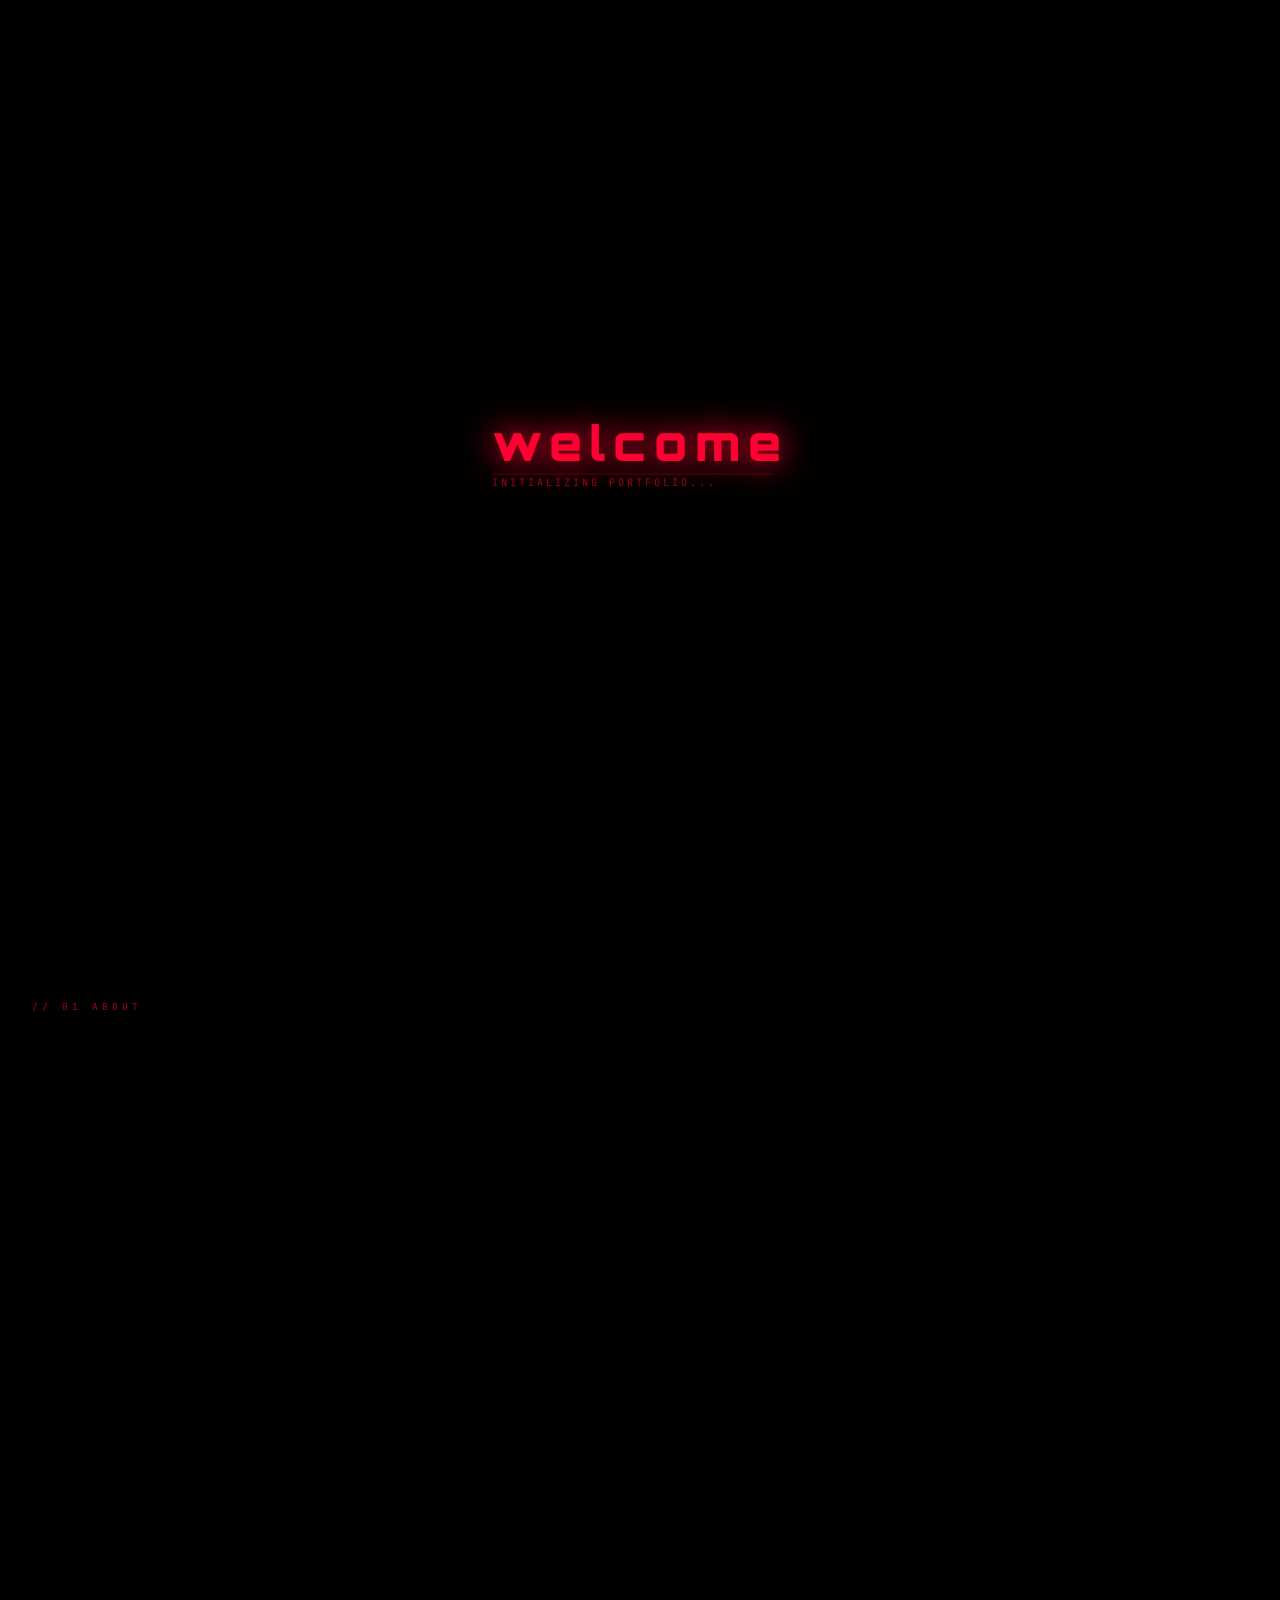
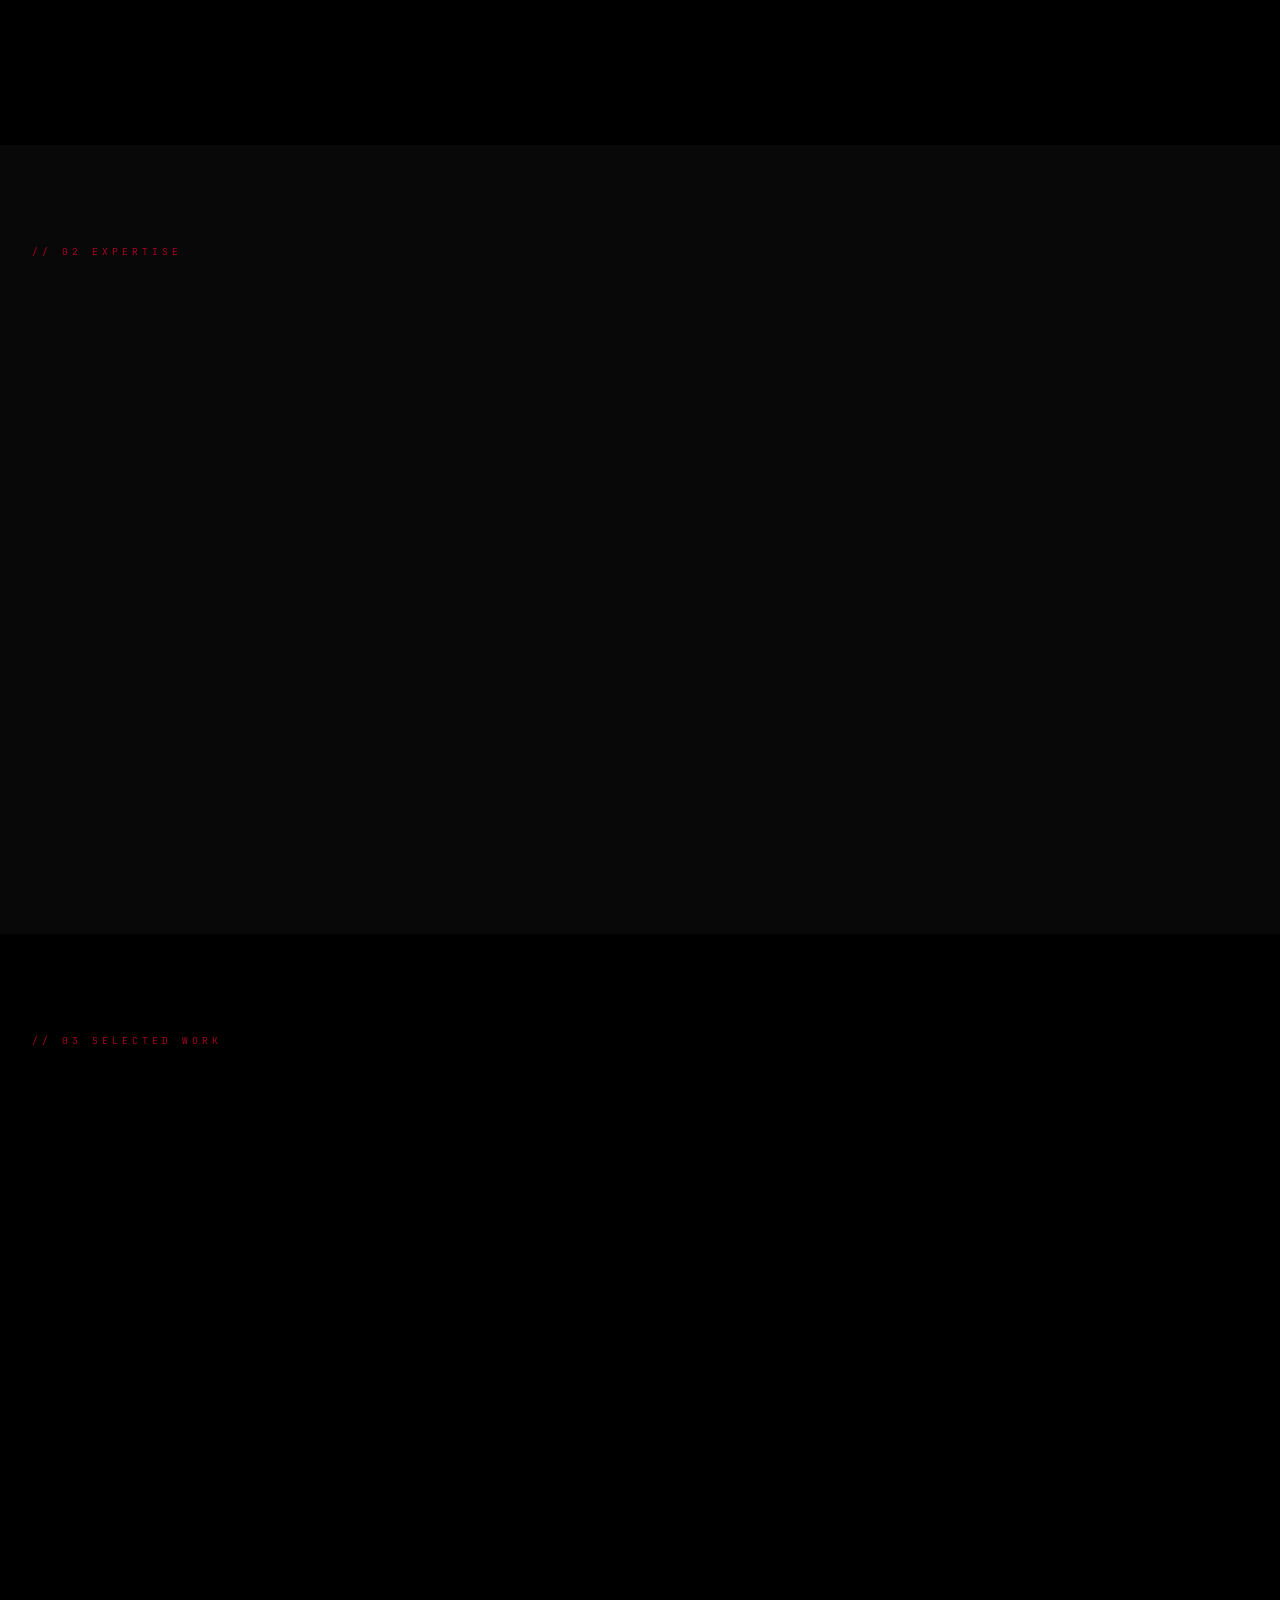
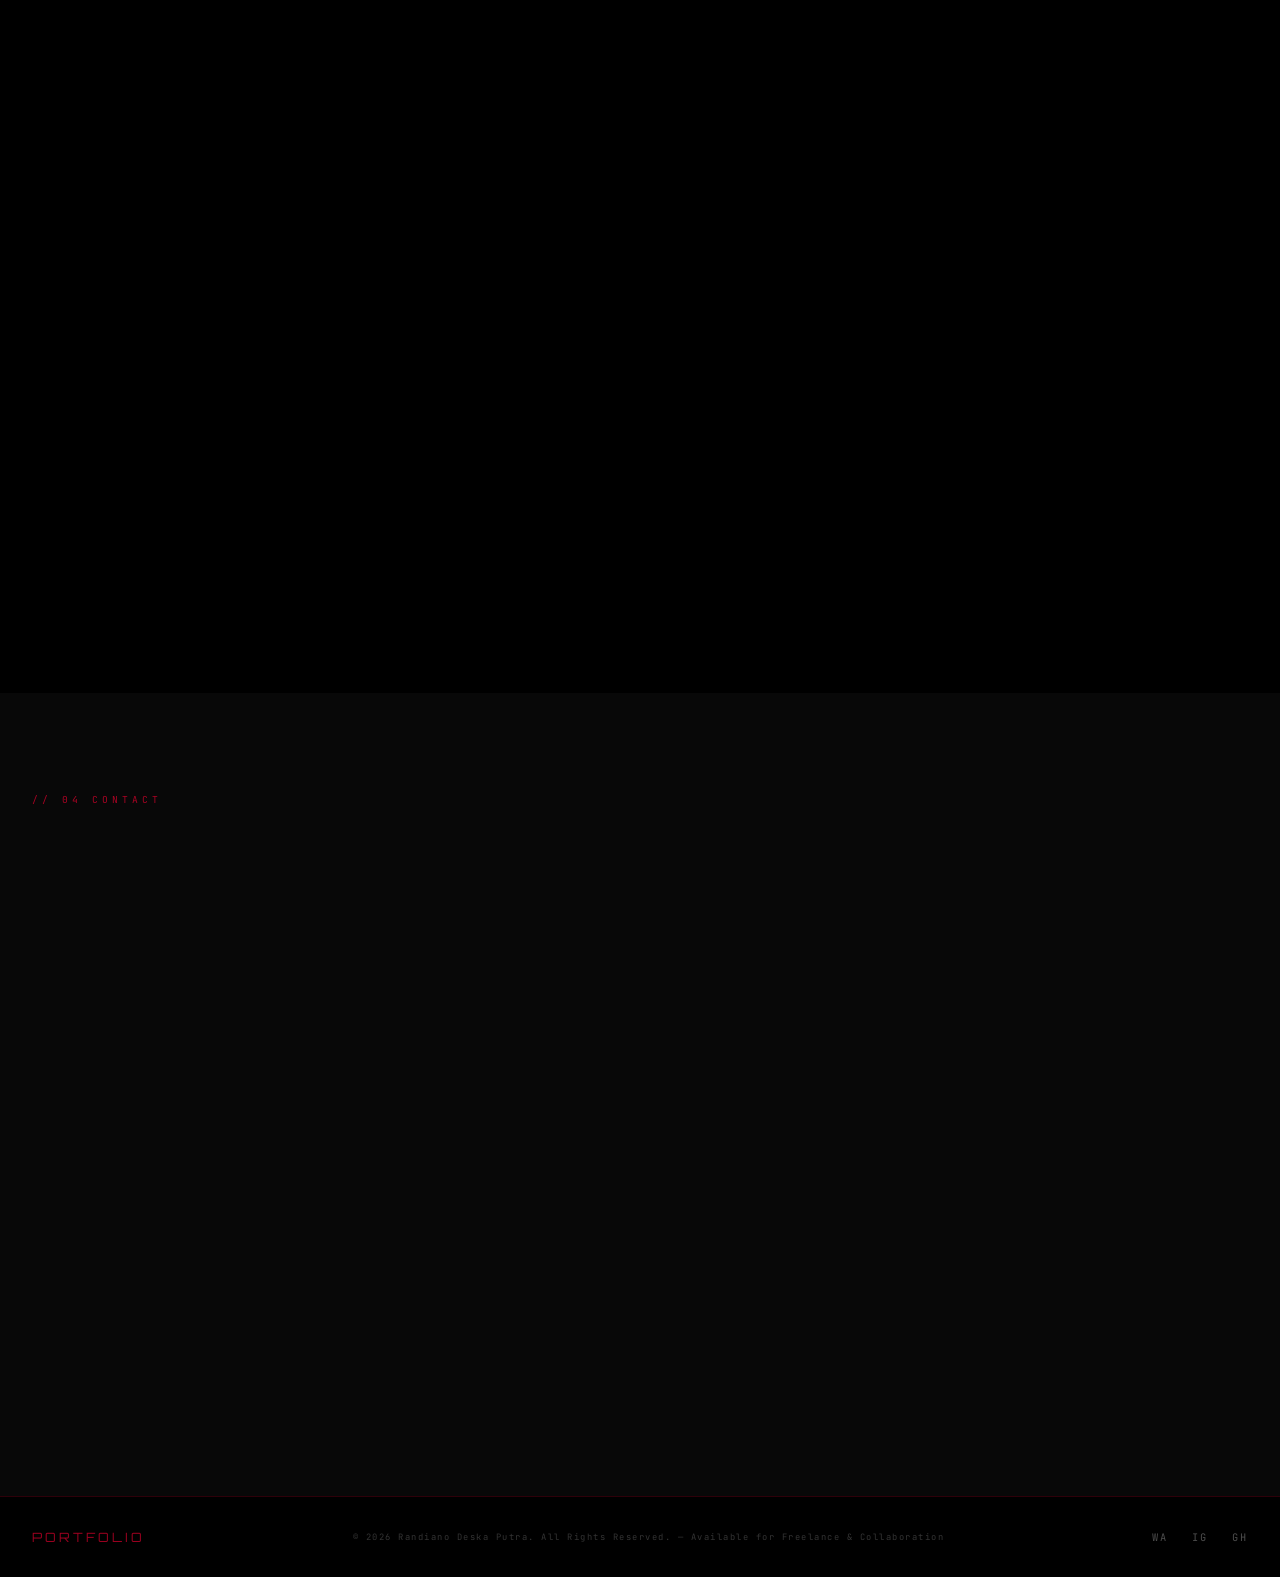
==== commit 79cc9f34: "Add files via upload" ====
--- a/portofolio/index.html
+++ b/portofolio/index.html
@@ -1,55 +1,51 @@
-<!DOCTYPE html>
+﻿<!DOCTYPE html>
 <html lang="id">
 
 <head>
   <meta charset="UTF-8">
-  <meta name="viewport" content="width=device-width, initial-scale=1.0, viewport-fit=cover">
-  <meta name="apple-mobile-web-app-capable" content="yes">
-  <meta name="apple-mobile-web-app-status-bar-style" content="black-translucent">
-  <meta name="theme-color" content="#030303">
-  <meta name="format-detection" content="telephone=no">
+  <meta name="viewport" content="width=device-width, initial-scale=1.0">
   <title>Randiano Deska Putra - Creative Developer &amp; Digital Entrepreneur</title>
-  <meta name="description" content="Portfolio of Randiano Deska, a Senior Creative Developer and Digital Entrepreneur specializing in high-end, modern web experiences.">
-
-  <!-- Google Fonts -->
+  <meta name="description"
+    content="Portfolio of Randiano Deska, a Senior Creative Developer and Digital Entrepreneur specializing in high-end, modern web experiences.">
   <link rel="preconnect" href="https://fonts.googleapis.com">
-  <link rel="preconnect" href="https://fonts.gstatic.com" crossorigin>
-  <link href="https://fonts.googleapis.com/css2?family=Plus+Jakarta+Sans:wght@300;400;500;600&family=Syne:wght@500;700;800&display=swap" rel="stylesheet">
-
-  <!-- CSS -->
-  <link rel="stylesheet" href="style.css">
-  <link rel="stylesheet" href="premium.css">
-  <link rel="stylesheet" href="animations.css">
-  <link rel="stylesheet" href="mobile.css">
-  <link rel="stylesheet" href="enhancements.css">
+  <link
+    href="https://fonts.googleapis.com/css2?family=Orbitron:wght@400;700;900&family=Space+Grotesk:wght@300;400;500;600;700&family=JetBrains+Mono:wght@300;400;500&display=swap"
+    rel="stylesheet">
+  <link rel="stylesheet" href="nexus-portfolio.css">
 </head>
 
 <body class="loading">
 
-  <!-- Premium Background Layers -->
-  <div class="premium-bg-noise" aria-hidden="true"></div>
-  <div class="premium-bg-aurora" aria-hidden="true">
-    <div class="aurora-1"></div>
-    <div class="aurora-2"></div>
-    <div class="aurora-3"></div>
+  <div class="scanlines" aria-hidden="true"></div>
+  <div class="vignette" aria-hidden="true"></div>
+
+  <!-- PRELOADER -->
+  <div id="preloader">
+    <div class="pre-inner">
+      <div class="pre-logo">welcome </div>
+      <div class="pre-bar">
+        <div class="pre-fill" id="preFill"></div>
+      </div>
+      <div class="pre-status" id="preStatus">INITIALIZING PORTFOLIO...</div>
+    </div>
   </div>
 
-  <!-- Preloader -->
-  <div id="preloader" class="preloader" aria-hidden="false">
-    <div class="preloader-inner">
-      <div class="loader-circle"></div>
-    </div>
+  <!-- SCROLL PROGRESS -->
+  <div class="scroll-progress">
+    <div class="scroll-fill" id="scrollFill"></div>
   </div>
 
-  <!-- Scroll Progress -->
-  <div class="scroll-progress-container" aria-hidden="true">
-    <div class="scroll-progress-bar" id="scrollProgress"></div>
-  </div>
-
-  <!-- Header -->
+  <!-- NAV -->
   <header id="header">
-    <div class="container header-container">
-      <a href="#" class="logo">Randiano Deska Putra</a>
+    <div class="nav-inner">
+      <div class="nav-logo">
+        <span class="logo-bracket">[</span>RNVN<span class="logo-bracket">]</span>
+        <span class="logo-ver">PORTFOLIO</span>
+      </div>
+      <div class="nav-status">
+        <span class="status-dot"></span>
+        <span class="status-text">OPEN FOR COLLABORATION</span>
+      </div>
       <nav class="desktop-nav" id="mainNav">
         <ul class="nav-links">
           <li><a href="#about">About</a></li>
@@ -58,7 +54,7 @@
           <li><a href="#contact">Contact</a></li>
         </ul>
       </nav>
-      <button class="menu-toggle" id="menuToggle" aria-label="Toggle navigation" aria-expanded="false">
+      <button class="menu-toggle" id="menuToggle" aria-label="Toggle menu" aria-expanded="false">
         <span class="hamburger-line"></span>
         <span class="hamburger-line"></span>
         <span class="hamburger-line"></span>
@@ -66,341 +62,389 @@
     </div>
   </header>
 
-  <!-- Hero -->
-  <section id="hero" class="hero section">
-    <div class="bg-layer hero-bg" aria-hidden="true">
-      <div class="hero-radial-glow"></div>
-      <div class="hero-animated-grid"></div>
-    </div>
-    <!-- tsParticles Canvas -->
-    <div id="tsparticles" class="hero-particles" aria-hidden="true"></div>
-    <!-- Orbs -->
-    <div class="orb orb-1" aria-hidden="true"></div>
-    <div class="orb orb-2" aria-hidden="true"></div>
-    <div class="orb orb-3" aria-hidden="true"></div>
-    <!-- Ring Decoration -->
-    <div class="hero-ring-deco" aria-hidden="true">
-      <div class="ring ring-lg"></div>
-      <div class="ring ring-md"></div>
-      <div class="ring ring-sm"></div>
-      <div class="ring-dot"></div>
-    </div>
-
-    <!-- Hero Layout Grid -->
-    <div class="container hero-layout">
-
-      <!-- Text Column -->
-      <div class="hero-content hero-text-col">
-        <div class="hero-badge reveal">✦ Open for Collaboration</div>
-        <h1 class="hero-title reveal">Randiano<br><span class="title-outline">Deska Putra</span></h1>
-        <h2 class="hero-tagline reveal delay-1"><span class="text-gradient">Creative Developer</span> &amp; Digital Strategist</h2>
-        <p class="hero-desc reveal delay-2">Saya merancang <em>pengalaman digital premium</em> — di mana setiap piksel memiliki tujuan dan setiap interaksi meninggalkan kesan.</p>
-        <div class="hero-cta-group reveal delay-3">
-          <a href="#portfolio" class="cta-button">Explore My Work</a>
-          <a href="#contact" class="cta-secondary">Let's Collaborate</a>
-        </div>
-      </div>
-
-      <!-- Photo Column -->
-      <div class="hero-photo-col">
-        <div class="hero-image-wrapper reveal">
-          <div class="hero-image-glow"></div>
-          <div class="hero-image-ring"></div>
-          <div class="hero-image-clip">
-            <img src="foto profil.png" class="hero-image" alt="Randiano Deska Putra">
-          </div>
-          <div class="hero-image-rim-light"></div>
-        </div>
-      </div>
-
+  <!-- HERO -->
+  <section id="hero" class="section">
+    <canvas id="cityCanvas"></canvas>
+
+    <div class="hud-tl">
+      <div class="hud-label">LOCATION</div>
+      <div class="hud-value">Indonesia 🇮🇩</div>
+      <div class="hud-label mt">STATUS</div>
+      <div class="hud-value text-green">AVAILABLE</div>
+    </div>
+    <div class="hud-tr">
+      <div class="hud-label">PROJECTS DONE</div>
+      <div class="hud-value text-red">30+</div>
+      <div class="hud-label mt">EXPERIENCE</div>
+      <div class="hud-value text-cyan">1 YR</div>
+    </div>
+    <div class="hud-bl">
+      <div class="hud-coord">CREATIVE DEVELOPER</div>
+      <div class="hud-coord">UI/UX DESIGNER</div>
+      <div class="hud-coord" id="sysTime">--:--:-- WIB</div>
+    </div>
+    <div class="hud-br">
+      <div class="hud-label">STACK</div>
+      <div class="hud-value text-cyan">HTML · CSS · JS</div>
+      <div class="hud-label mt">FRAMEWORK</div>
+      <div class="hud-value text-green">NEXT.JS · REACT</div>
+    </div>
+
+    <div class="crosshair" aria-hidden="true">
+      <div class="cross-h"></div>
+      <div class="cross-v"></div>
+      <div class="cross-ring"></div>
+      <div class="cross-ring ring2"></div>
+    </div>
+
+    <div class="hero-content">
+      <div class="hero-eyebrow">
+        <span class="eyebrow-dot"></span>
+        CREATIVE DEVELOPER — DARK LUXURY SPECIALIST
+      </div>
+      <h1 class="hero-title">
+        <span class="title-line">RANDIANO</span>
+        <span class="title-line title-red">DESKA</span>
+        <span class="title-line">PUTRA</span>
+      </h1>
+      <h2 class="hero-tagline">Building Digital Experiences That <span class="text-red">Drive Growth</span> &amp; Create
+        Impact.</h2>
+      <p class="hero-sub">
+        Saya membantu bisnis, brand, dan individu membangun website modern yang cepat, responsif, dan berorientasi pada
+        hasil. Menggabungkan desain yang menarik dengan teknologi yang efisien untuk menciptakan pengalaman digital yang
+        berkesan.
+      </p>
+      <div class="hero-actions">
+        <a href="#portfolio" class="btn-primary">EXPLORE MY WORK</a>
+        <a href="#contact" class="btn-ghost">LET'S COLLABORATE →</a>
+      </div>
+      <div class="hero-metrics">
+        <div class="metric">
+          <span class="m-num" data-target="30">0</span><span class="m-unit">+</span>
+          <div class="m-label">PROJECTS</div>
+        </div>
+        <div class="metric-sep">|</div>
+        <div class="metric">
+          <span class="m-num" data-target="20">0</span><span class="m-unit">+</span>
+          <div class="m-label">HAPPY CLIENTS</div>
+        </div>
+        <div class="metric-sep">|</div>
+        <div class="metric">
+          <span class="m-num" data-target="1">0</span><span class="m-unit">YR</span>
+          <div class="m-label">EXPERIENCE</div>
+        </div>
+      </div>
+    </div>
+
+    <div class="scroll-hint">
+      <div class="scroll-line"></div>
+      <span>SCROLL TO EXPLORE</span>
     </div>
   </section>
 
-  <!-- About -->
-  <section id="about" class="about section">
-    <div class="bg-layer about-bg" aria-hidden="true">
-      <div class="about-glass-overlay"></div>
-      <div class="about-ambient-lights"></div>
-    </div>
-    <div class="container">
-      <h2 class="section-title reveal">About <span class="text-gradient">Me</span></h2>
-      <div class="about-grid reveal delay-1">
-        <div class="about-text">
-          <p class="about-lead">
-            Saya tidak sekadar membangun website —<br>saya craft <em>digital experiences that convert.</em>
-          </p>
-          <p>
-            Dengan memadukan <strong>technical expertise</strong>, <strong>modern design sensibility</strong>, dan <strong>business strategy</strong>, saya menciptakan website yang bukan hanya memukau secara visual — tetapi bekerja keras untuk brand Anda. Setiap elemen dirancang dengan <em>purpose</em>, setiap detail dieksekusi dengan presisi.
-          </p>
-          <p class="about-sub">
-            Bagi saya, great design bukan soal estetika semata — melainkan <em>bagaimana membangun kepercayaan dan nilai brand sejak kesan pertama.</em>
-          </p>
-
-          <!-- Stats -->
-          <div class="about-stats reveal delay-2">
-            <div class="stat-item">
-              <div class="stat-number" data-target="30" data-suffix="+">0+</div>
-              <div class="stat-label">Projects Completed</div>
-            </div>
-            <div class="stat-item">
-              <div class="stat-number" data-target="20" data-suffix="+">0+</div>
-              <div class="stat-label">Happy Clients</div>
-            </div>
-            <div class="stat-item">
-              <div class="stat-number" data-target="1" data-suffix=" yr">0</div>
-              <div class="stat-label">of Experience</div>
-            </div>
-          </div>
+  <!-- ABOUT -->
+  <section id="about" class="section sec-pad">
+    <div class="sec-tag">// 01 ABOUT</div>
+    <div class="about-grid">
+      <div class="about-left">
+        <h2 class="sec-title reveal">TENTANG<br><span class="text-red">SAYA.</span></h2>
+        <p class="sec-body reveal">
+          Saya adalah seorang <em>Creative Developer</em> yang memiliki minat besar dalam teknologi, desain, dan
+          pengembangan bisnis digital.
+        </p>
+        <p class="sec-body reveal">
+          Dengan pendekatan yang mengutamakan kualitas dan detail, saya menciptakan website modern yang menggabungkan
+          estetika, performa, dan pengalaman pengguna yang optimal.
+        </p>
+        <p class="sec-body reveal">
+          Saya percaya bahwa sebuah produk digital yang baik bukan hanya tentang tampilan, tetapi juga tentang
+          <em>bagaimana produk tersebut memberikan nilai nyata bagi penggunanya.</em>
+        </p>
+        <div class="about-stats">
+          <div class="astat reveal">
+            <div class="astat-num text-red">30+</div>
+            <div class="astat-label">Projects</div>
+          </div>
+          <div class="astat reveal">
+            <div class="astat-num text-cyan">20+</div>
+            <div class="astat-label">Clients</div>
+          </div>
+          <div class="astat reveal">
+            <div class="astat-num text-green">1yr</div>
+            <div class="astat-label">Experience</div>
+          </div>
+        </div>
+      </div>
+      <div class="about-right reveal">
+        <div class="hero-image-wrapper">
+          <div class="hero-img-ring"></div>
+          <div class="hero-img-clip">
+            <img src="foto profil.png" loading="lazy">
+          </div>
+          <div class="hero-img-glow"></div>
+        </div>
+        <div class="about-badge">
+          <span class="badge-dot"></span>
+          <span>Open for Collaboration</span>
         </div>
       </div>
     </div>
   </section>
 
-  <!-- Skills -->
-  <section id="skills" class="skills section">
-    <div class="bg-layer skills-bg" aria-hidden="true">
-      <div class="skills-abstract-shape-1"></div>
-      <div class="skills-abstract-shape-2"></div>
-      <div class="skills-animated-lines"></div>
-    </div>
-    <div class="container">
-      <h2 class="section-title reveal">Core <span class="text-gradient">Arsenal</span></h2>
-      <p class="section-sub reveal delay-1">Keahlian yang saya kuasai untuk deliver solusi digital berkelas — dari concept hingga production-ready.</p>
-      <div class="bento-grid reveal delay-2">
-        <div class="bento-item tilt-card" data-skill-icon="&lt;/&gt;">
-          <div class="bento-icon"><span>&#60;/&#62;</span></div>
-          <h3>HTML5</h3>
-          <p>Semantic markup &amp; accessible structure yang solid sebagai fondasi setiap project.</p>
-          <div class="bento-glow"></div>
-        </div>
-        <div class="bento-item tilt-card" data-skill-icon="~">
-          <div class="bento-icon"><span>#</span></div>
-          <h3>CSS3</h3>
-          <p>Advanced Grid, Flexbox, animations &amp; custom design systems yang pixel-perfect.</p>
-          <div class="bento-glow"></div>
-        </div>
-        <div class="bento-item tilt-card">
-          <div class="bento-icon"><span>JS</span></div>
-          <h3>JavaScript</h3>
-          <p>ES6+ modern JavaScript — interactive, performant, &amp; clean tanpa framework berat.</p>
-          <div class="bento-glow"></div>
-        </div>
-        <div class="bento-item tilt-card">
-          <div class="bento-icon"><span>✦</span></div>
-          <h3>UI Design</h3>
-          <p>Luxury UI/UX design — dari wireframe hingga high-fidelity prototype yang memukau.</p>
-          <div class="bento-glow"></div>
-        </div>
-        <div class="bento-item wide tilt-card">
-          <div class="bento-icon"><span>$</span></div>
-          <h3>Digital Business</h3>
-          <p>Membangun strategi digital yang drive real business results — growth, conversion rate, &amp; sustainable monetization.</p>
-          <div class="bento-glow"></div>
-        </div>
+  <!-- SKILLS -->
+  <section id="skills" class="section sec-pad sec-dark">
+    <div class="sec-tag">// 02 EXPERTISE</div>
+    <h2 class="sec-title text-center reveal">CORE <span class="text-red">SKILLS.</span></h2>
+    <p class="sec-body text-center reveal" style="margin:0 auto 3rem">
+      Kombinasi keterampilan teknis, desain, dan pemahaman bisnis untuk solusi digital yang efektif.
+    </p>
+
+    <div class="skills-grid">
+      <div class="skill-card reveal">
+        <div class="skill-icon">&lt;/&gt;</div>
+        <h3>HTML5 & CSS3</h3>
+        <p>Semantic markup, advanced Grid/Flexbox, custom animations & pixel-perfect design systems.</p>
+      </div>
+      <div class="skill-card reveal">
+        <div class="skill-icon">JS</div>
+        <h3>JavaScript</h3>
+        <p>ES6+ modern JS — interactive, performant & clean. React, Next.js, GSAP, Three.js.</p>
+      </div>
+      <div class="skill-card reveal">
+        <div class="skill-icon">✦</div>
+        <h3>UI/UX Design</h3>
+        <p>Luxury UI/UX design — dari wireframe hingga high-fidelity prototype yang memukau.</p>
+      </div>
+      <div class="skill-card reveal">
+        <div class="skill-icon">◈</div>
+        <h3>Web Development</h3>
+        <p>Full-stack capable — E-Commerce, Landing Page, Portfolio, SaaS, API Integration.</p>
+      </div>
+    </div>
+
+    <div class="tech-grid">
+      <div class="tech-cat reveal">
+        <div class="tcat-head"><span class="tcat-icon">⟨/⟩</span>
+          <h4>Frontend</h4>
+        </div>
+        <div class="tech-tags">
+          <span>HTML</span><span>CSS</span><span>JavaScript</span><span>React</span><span>Next.js</span>
+        </div>
+      </div>
+      <div class="tech-cat reveal">
+        <div class="tcat-head"><span class="tcat-icon">⚙</span>
+          <h4>Backend</h4>
+        </div>
+        <div class="tech-tags"><span>Node.js</span><span>Express</span></div>
+      </div>
+      <div class="tech-cat reveal">
+        <div class="tcat-head"><span class="tcat-icon">◈</span>
+          <h4>Database</h4>
+        </div>
+        <div class="tech-tags"><span>MySQL</span><span>Firebase</span></div>
+      </div>
+      <div class="tech-cat reveal">
+        <div class="tcat-head"><span class="tcat-icon">◎</span>
+          <h4>Tools</h4>
+        </div>
+        <div class="tech-tags"><span>Git</span><span>Figma</span><span>Vercel</span><span>GSAP</span></div>
       </div>
     </div>
   </section>
 
-  <!-- Portfolio -->
-  <section id="portfolio" class="portfolio section">
-    <div class="bg-layer portfolio-bg" aria-hidden="true">
-      <div class="portfolio-futuristic-grid"></div>
-      <div class="portfolio-cinematic-glow"></div>
-    </div>
-    <div class="container">
-      <div class="portfolio-header reveal">
-        <h2 class="section-title">Selected <span class="text-gradient">Works</span></h2>
-        <p class="portfolio-subtitle">Karya pilihan yang mendefinisikan standar — di mana craft meets strategy.</p>
-      </div>
-
-      <!-- Filter Tabs -->
-      <div class="filter-tabs reveal delay-1" role="tablist" aria-label="Portfolio filter">
-        <button class="filter-btn active" data-filter="all" role="tab" aria-selected="true">Semua Karya</button>
-        <button class="filter-btn" data-filter="web" role="tab" aria-selected="false">Web Dev</button>
-        <button class="filter-btn" data-filter="design" role="tab" aria-selected="false">Branding</button>
-        <button class="filter-btn" data-filter="digital" role="tab" aria-selected="false">Digital</button>
-      </div>
-
-      <div class="portfolio-grid" id="portfolioGrid">
-        <!-- Project 01 -->
-        <div class="portfolio-card reveal" data-project="vault" data-category="web" tabindex="0" role="button" aria-label="View VAULT project details">
-          <div class="card-index">01</div>
-          <div class="card-image-wrapper">
-            <img src="web.png" loading="lazy" alt="VAULT — Ultra-premium luxury e-commerce platform" class="portfolio-image">
-            <div class="overlay" aria-hidden="true">
-              <span class="overlay-text">Open Case Study</span>
-            </div>
-          </div>
-          <div class="card-info">
-            <span class="card-tag">Web Development</span>
-            <h3>RNVN WEB</h3>
-            <p>PRNVN Web Developer menciptakan website modern dengan kombinasi desain cinematic, clean UI, dan teknologi performa tinggi untuk membantu brand tampil lebih eksklusif dan profesional.</p>
-          </div>
-        </div>
-
-        <!-- Project 02 -->
-        <div class="portfolio-card reveal delay-1" data-project="rnvn" data-category="design" tabindex="0" role="button" aria-label="View RNVN project details">
-          <div class="card-index">02</div>
-          <div class="card-image-wrapper">
-            <img src="rnvn street wear.png" loading="lazy" alt="RNVN — Premium streetwear brand identity" class="portfolio-image">
-            <div class="overlay" aria-hidden="true">
-              <span class="overlay-text">Open Case Study</span>
-            </div>
-          </div>
-          <div class="card-info">
-            <span class="card-tag">Branding &amp; Identity</span>
-            <h3>RNVN streetwear</h3>
-            <p>Brand identity streetwear yang dibangun di atas controlled aggression. Di mana silence berbicara lebih keras dari noise.</p>
-          </div>
-        </div>
-
-        <!-- Project 03 -->
-        <div class="portfolio-card reveal delay-2" data-project="nexus" data-category="digital" tabindex="0" role="button" aria-label="View NEXUS project details">
-          <div class="card-index">03</div>
-          <div class="card-image-wrapper">
-            <img src="rnvn printing.png" loading="lazy" alt="NEXUS — Immersive interactive web experience" class="portfolio-image">
-            <div class="overlay" aria-hidden="true">
-              <span class="overlay-text">Open Case Study</span>
-            </div>
-          </div>
-          <div class="card-info">
-            <span class="card-tag">PREMIUM PRINTING</span>
-            <h3>RNVN PRINTING</h3>
-            <p>Menyediakan layanan percetakan modern dengan kualitas premium untuk kebutuhan personal, bisnis, dan brand kreatif.</p>
-          </div>
+  <!-- PORTFOLIO -->
+  <section id="portfolio" class="section sec-pad">
+    <div class="sec-tag">// 03 SELECTED WORK</div>
+    <div class="port-header">
+      <h2 class="sec-title reveal">SELECTED <span class="text-red">PROJECTS.</span></h2>
+      <p class="sec-body reveal">Karya yang mencerminkan kemampuan saya dalam membangun identitas digital dan website
+        berkualitas.</p>
+    </div>
+
+    <div class="filter-tabs reveal">
+      <button class="filter-btn active" data-filter="all">Semua Karya</button>
+      <button class="filter-btn" data-filter="web">Web Dev</button>
+      <button class="filter-btn" data-filter="design">Branding</button>
+      <button class="filter-btn" data-filter="digital">Digital</button>
+    </div>
+
+    <div class="portfolio-grid" id="portfolioGrid">
+      <div class="portfolio-card reveal" data-project="vault" data-category="web" tabindex="0" role="button">
+        <div class="card-num">01</div>
+        <div class="card-img">
+          <img src="web.png" alt="RNVN Web Developer" loading="lazy">
+          <div class="card-overlay"><span>Open Case Study</span></div>
+        </div>
+        <div class="card-body">
+          <span class="card-tag">WEB DEVELOPMENT</span>
+          <h3>RNVN WEB</h3>
+          <p>RNVN Web Developer menciptakan website modern dengan kombinasi desain cinematic, clean UI, dan teknologi
+            performa tinggi untuk membantu brand tampil lebih eksklusif dan profesional.</p>
+        </div>
+      </div>
+
+      <div class="portfolio-card reveal" data-project="rnvn" data-category="design" tabindex="0" role="button">
+        <div class="card-num">02</div>
+        <div class="card-img">
+          <img src="rnvnwear.png" alt="RNVN Streetwear" loading="lazy">
+          <div class="card-overlay"><span>Open Case Study</span></div>
+        </div>
+        <div class="card-body">
+          <span class="card-tag">BRAND IDENTITY</span>
+          <h3>RNVN STREETWEAR</h3>
+          <p>Brand identity streetwear yang dibangun di atas controlled aggression. Di mana silence berbicara lebih
+            keras dari noise.</p>
+        </div>
+      </div>
+
+      <div class="portfolio-card reveal" data-project="nexus" data-category="digital" tabindex="0" role="button">
+        <div class="card-num">03</div>
+        <div class="card-img">
+          <img src="rnvn printing.png" alt="RNVN Printing" loading="lazy">
+          <div class="card-overlay"><span>Open Case Study</span></div>
+        </div>
+        <div class="card-body">
+          <span class="card-tag">PREMIUM PRINTING</span>
+          <h3>RNVN PRINTING</h3>
+          <p>Menyediakan layanan percetakan modern dengan kualitas premium untuk kebutuhan personal, bisnis, dan brand
+            kreatif.</p>
+        </div>
+      </div>
+
+      <div class="portfolio-card reveal" data-project="aiautomation" data-category="digital" tabindex="0" role="button">
+        <div class="card-num">04</div>
+        <div class="card-img">
+          <img src="rnvnaiautomation.png" alt="RNVN AI" loading="lazy">
+          <div class="card-overlay"><span>Open Case Study</span></div>
+        </div>
+        <div class="card-body">
+          <span class="card-tag">AI AUTOMATION</span>
+          <h3>RNVN AI AUTOMATION</h3>
+          <p>Platform otomasi bisnis berbasis AI yang membantu bisnis dan brand mengotomatiskan alur kerja, meningkatkan
+            efisiensi, dan menciptakan pengalaman pelanggan yang lebih cerdas.</p>
         </div>
       </div>
     </div>
   </section>
 
-  <!-- Contact -->
-  <section id="contact" class="contact section">
-    <div class="bg-layer contact-bg" aria-hidden="true">
-      <div class="contact-luxury-gradient"></div>
-      <div class="contact-particles"></div>
-    </div>
-    <div class="container">
-      <h2 class="section-title reveal">Let's <span class="text-gradient">Connect</span></h2>
-      <p class="contact-subtitle reveal">Punya project impian? Ceritakan kepada saya — pesan Anda akan langsung masuk ke WhatsApp saya dan saya response dalam 24 jam.</p>
-      <form class="contact-form reveal delay-1" id="contactForm" novalidate>
-        <div class="input-group">
-          <input type="text" id="name" required placeholder=" " autocomplete="name">
-          <label for="name">Your Name</label>
-        </div>
-        <div class="input-group">
-          <input type="email" id="email" required placeholder=" " autocomplete="email">
-          <label for="email">Your Email</label>
-        </div>
-        <div class="input-group">
-          <textarea id="message" rows="4" required placeholder=" "></textarea>
-          <label for="message">Your Message</label>
-        </div>
-        <div class="form-actions">
-          <button type="submit" class="submit-btn" id="submitBtn">
-            <svg class="wa-icon" viewBox="0 0 24 24" width="20" height="20" fill="currentColor" aria-hidden="true">
+  <!-- CONTACT -->
+  <section id="contact" class="section sec-pad sec-dark">
+    <div class="sec-tag">// 04 CONTACT</div>
+    <div class="contact-grid">
+      <div class="contact-left">
+        <h2 class="sec-title reveal">LET'S BUILD SOMETHING <span class="text-red">GREAT TOGETHER.</span></h2>
+        <p class="sec-body reveal">
+          Memiliki ide, proyek, atau peluang kolaborasi? Saya selalu terbuka untuk mendiskusikan solusi digital yang
+          dapat membantu mewujudkan visi Anda.
+        </p>
+        <div class="contact-info">
+          <div class="cinfo reveal">
+            <span class="cinfo-label">WHATSAPP</span>
+            <a href="https://wa.me/628563122123" class="cinfo-val text-cyan">+62 856 3122 123</a>
+          </div>
+          <div class="cinfo reveal">
+            <span class="cinfo-label">EMAIL</span>
+            <span class="cinfo-val">randianodeska@gmail.com</span>
+          </div>
+          <div class="cinfo reveal">
+            <span class="cinfo-label">INSTAGRAM</span>
+            <a href="https://www.instagram.com/randianodskptra_/" target="_blank" rel="noopener noreferrer"
+              class="cinfo-val text-cyan">@randianodskptra_</a>
+          </div>
+        </div>
+      </div>
+      <div class="contact-right reveal">
+        <form id="contactForm" class="contact-form">
+          <div class="input-group">
+            <input type="text" id="name" placeholder=" " required>
+            <label for="name">Your Name</label>
+          </div>
+          <div class="input-group">
+            <input type="email" id="email" placeholder=" " required>
+            <label for="email">Your Email</label>
+          </div>
+          <div class="input-group">
+            <textarea id="message" rows="4" placeholder=" " required></textarea>
+            <label for="message">Your Message</label>
+          </div>
+          <button type="submit" class="btn-primary" id="submitBtn">
+            <svg class="wa-icon" viewBox="0 0 24 24" width="20" height="20" fill="currentColor" aria-hidden="true" style="vertical-align:middle;margin-right:8px;">
               <path d="M17.472 14.382c-.297-.149-1.758-.867-2.03-.967-.273-.099-.471-.148-.67.15-.197.297-.767.966-.94 1.164-.173.199-.347.223-.644.075-.297-.15-1.255-.463-2.39-1.475-.883-.788-1.48-1.761-1.653-2.059-.173-.297-.018-.458.13-.606.134-.133.298-.347.446-.52.149-.174.198-.298.298-.497.099-.198.05-.371-.025-.52-.075-.149-.669-1.612-.916-2.207-.242-.579-.487-.5-.669-.51-.173-.008-.371-.01-.57-.01-.198 0-.52.074-.792.372-.272.297-1.04 1.016-1.04 2.479 0 1.462 1.065 2.875 1.213 3.074.149.198 2.096 3.2 5.077 4.487.709.306 1.262.489 1.694.625.712.227 1.36.195 1.871.118.571-.085 1.758-.719 2.006-1.413.248-.694.248-1.289.173-1.413-.074-.124-.272-.198-.57-.347m-5.421 7.403h-.004a9.87 9.87 0 01-5.031-1.378l-.361-.214-3.741.982.998-3.648-.235-.374a9.86 9.86 0 01-1.51-5.26c.001-5.45 4.436-9.884 9.888-9.884 2.64 0 5.122 1.03 6.988 2.898a9.825 9.825 0 012.893 6.994c-.003 5.45-4.437 9.884-9.885 9.884m8.413-18.297A11.815 11.815 0 0012.05 0C5.495 0 .16 5.335.157 11.892c0 2.096.547 4.142 1.588 5.945L.057 24l6.305-1.654a11.882 11.882 0 005.683 1.448h.005c6.554 0 11.89-5.335 11.893-11.893a11.821 11.821 0 00-3.48-8.413z"/>
             </svg>
             Kirim Pesan via WhatsApp
           </button>
-          <p class="form-hint">Pesan Anda akan terbuka di WhatsApp — klik Send untuk mengirim langsung. 🚀</p>
-        </div>
-      </form>
+        </form>
+      </div>
     </div>
   </section>
 
-  <!-- Footer -->
-  <footer class="footer">
-    <div class="bg-layer footer-bg" aria-hidden="true"></div>
-    <div class="container footer-container">
-      <p>&copy; 2026 <strong>Randiano Deska Putra</strong>. Crafted with passion &amp; precision.</p>
-      <div class="social-links">
-        <a href="https://www.instagram.com/randianodskptra_/" target="_blank" rel="noopener noreferrer" aria-label="Instagram">
-          <svg viewBox="0 0 24 24" width="24" height="24" stroke="currentColor" stroke-width="2" fill="none" stroke-linecap="round" stroke-linejoin="round">
-            <rect x="2" y="2" width="20" height="20" rx="5" ry="5"></rect>
-            <path d="M16 11.37A4 4 0 1 1 12.63 8 4 4 0 0 1 16 11.37z"></path>
-            <line x1="17.5" y1="6.5" x2="17.51" y2="6.5"></line>
-          </svg>
-        </a>
-        <a href="https://github.com/randianodeska-coder" target="_blank" rel="noopener noreferrer" aria-label="GitHub">
-          <svg viewBox="0 0 24 24" width="24" height="24" stroke="currentColor" stroke-width="2" fill="none" stroke-linecap="round" stroke-linejoin="round">
-            <path d="M9 19c-5 1.5-5-2.5-7-3m14 6v-3.87a3.37 3.37 0 0 0-.94-2.61c3.14-.35 6.44-1.54 6.44-7A5.44 5.44 0 0 0 20 4.77 5.07 5.07 0 0 0 19.91 1S18.73.65 16 2.48a13.38 13.38 0 0 0-7 0C6.27.65 5.09 1 5.09 1A5.07 5.07 0 0 0 5 4.77a5.44 5.44 0 0 0-1.5 3.78c0 5.42 3.3 6.61 6.44 7A3.37 3.37 0 0 0 9 18.13V22"></path>
-          </svg>
-        </a>
-        <a href="https://wa.me/628563122123" target="_blank" rel="noopener noreferrer" aria-label="WhatsApp" class="wa-footer-link">
-          <svg viewBox="0 0 24 24" width="24" height="24" fill="currentColor">
-            <path d="M17.472 14.382c-.297-.149-1.758-.867-2.03-.967-.273-.099-.471-.148-.67.15-.197.297-.767.966-.94 1.164-.173.199-.347.223-.644.075-.297-.15-1.255-.463-2.39-1.475-.883-.788-1.48-1.761-1.653-2.059-.173-.297-.018-.458.13-.606.134-.133.298-.347.446-.52.149-.174.198-.298.298-.497.099-.198.05-.371-.025-.52-.075-.149-.669-1.612-.916-2.207-.242-.579-.487-.5-.669-.51-.173-.008-.371-.01-.57-.01-.198 0-.52.074-.792.372-.272.297-1.04 1.016-1.04 2.479 0 1.462 1.065 2.875 1.213 3.074.149.198 2.096 3.2 5.077 4.487.709.306 1.262.489 1.694.625.712.227 1.36.195 1.871.118.571-.085 1.758-.719 2.006-1.413.248-.694.248-1.289.173-1.413-.074-.124-.272-.198-.57-.347m-5.421 7.403h-.004a9.87 9.87 0 01-5.031-1.378l-.361-.214-3.741.982.998-3.648-.235-.374a9.86 9.86 0 01-1.51-5.26c.001-5.45 4.436-9.884 9.888-9.884 2.64 0 5.122 1.03 6.988 2.898a9.825 9.825 0 012.893 6.994c-.003 5.45-4.437 9.884-9.885 9.884m8.413-18.297A11.815 11.815 0 0012.05 0C5.495 0 .16 5.335.157 11.892c0 2.096.547 4.142 1.588 5.945L.057 24l6.305-1.654a11.882 11.882 0 005.683 1.448h.005c6.554 0 11.89-5.335 11.893-11.893a11.821 11.821 0 00-3.48-8.413z"/>
-          </svg>
-        </a>
+  <!-- FOOTER -->
+  <footer>
+    <div class="footer-inner">
+      <div class="footer-logo">PORTFOLIO</div>
+      <div class="footer-copy">© 2026 Randiano Deska Putra. All Rights Reserved. — Available for Freelance &amp;
+        Collaboration</div>
+      <div class="footer-social">
+        <a href="https://wa.me/628563122123" target="_blank" rel="noopener noreferrer" aria-label="WhatsApp">WA</a>
+        <a href="https://www.instagram.com/randianodskptra_/" target="_blank" rel="noopener noreferrer"
+          aria-label="Instagram">IG</a>
+        <a href="https://github.com/randianodeska-coder" target="_blank" rel="noopener noreferrer"
+          aria-label="GitHub">GH</a>
       </div>
     </div>
   </footer>
 
-  <!-- Back to Top -->
-  <button id="backToTop" class="back-to-top" aria-label="Back to top">
-    <svg viewBox="0 0 24 24" width="20" height="20" stroke="currentColor" stroke-width="2.5" fill="none" stroke-linecap="round" stroke-linejoin="round">
-      <line x1="12" y1="19" x2="12" y2="5"></line>
-      <polyline points="5 12 12 5 19 12"></polyline>
-    </svg>
-  </button>
-
-  <!-- Modal -->
-  <div id="projectModal" class="modal" role="dialog" aria-modal="true" aria-labelledby="modalTitle" aria-hidden="true">
-    <span class="focus-sentinel" tabindex="0" aria-hidden="true"></span>
-    <div class="modal-content">
-      <button class="close-modal" aria-label="Close project modal">&times;</button>
-      <div class="modal-body">
-        <div class="modal-image-container">
-          <img id="modalImage" src="" alt="">
-        </div>
-        <div class="modal-info">
-          <h2 id="modalTitle">Project Title</h2>
-          <p id="modalDesc">Project detailed description goes here...</p>
-          <a href="#" id="modalLink" class="modal-link" target="_blank" rel="noopener noreferrer">View Live Demo</a>
-        </div>
-      </div>
-    </div>
-    <span class="focus-sentinel" tabindex="0" aria-hidden="true"></span>
-  </div>
-
-  <!-- Floating Dock -->
-  <div class="floating-dock reveal" aria-hidden="true">
-    <a href="https://www.instagram.com/randianodskptra_/" target="_blank" rel="noopener noreferrer" class="dock-item" aria-label="Instagram">
-      <svg viewBox="0 0 24 24" width="20" height="20" stroke="currentColor" stroke-width="2" fill="none" stroke-linecap="round" stroke-linejoin="round">
-        <rect x="2" y="2" width="20" height="20" rx="5" ry="5"></rect>
-        <path d="M16 11.37A4 4 0 1 1 12.63 8 4 4 0 0 1 16 11.37z"></path>
-        <line x1="17.5" y1="6.5" x2="17.51" y2="6.5"></line>
+  <!-- FLOATING DOCK -->
+  <div class="floating-dock">
+    <a href="https://www.instagram.com/randianodskptra_/" target="_blank" rel="noopener noreferrer" class="dock-item"
+      aria-label="Instagram">
+      <svg width="18" height="18" viewBox="0 0 24 24" fill="none" stroke="currentColor" stroke-width="1.5">
+        <rect x="2" y="2" width="20" height="20" rx="5" />
+        <circle cx="12" cy="12" r="5" />
+        <circle cx="17.5" cy="6.5" r="1" fill="currentColor" />
       </svg>
     </a>
-    <a href="https://github.com/randianodeska-coder" target="_blank" rel="noopener noreferrer" class="dock-item" aria-label="GitHub">
-      <svg viewBox="0 0 24 24" width="20" height="20" stroke="currentColor" stroke-width="2" fill="none" stroke-linecap="round" stroke-linejoin="round">
-        <path d="M9 19c-5 1.5-5-2.5-7-3m14 6v-3.87a3.37 3.37 0 0 0-.94-2.61c3.14-.35 6.44-1.54 6.44-7A5.44 5.44 0 0 0 20 4.77 5.07 5.07 0 0 0 19.91 1S18.73.65 16 2.48a13.38 13.38 0 0 0-7 0C6.27.65 5.09 1 5.09 1A5.07 5.07 0 0 0 5 4.77a5.44 5.44 0 0 0-1.5 3.78c0 5.42 3.3 6.61 6.44 7A3.37 3.37 0 0 0 9 18.13V22"></path>
+    <a href="https://github.com/randianodeska-coder" target="_blank" rel="noopener noreferrer" class="dock-item"
+      aria-label="GitHub">
+      <svg width="18" height="18" viewBox="0 0 24 24" fill="currentColor">
+        <path
+          d="M12 2C6.477 2 2 6.484 2 12.017c0 4.425 2.865 8.18 6.839 9.504.5.092.682-.217.682-.483 0-.237-.008-.868-.013-1.703-2.782.605-3.369-1.343-3.369-1.343-.454-1.158-1.11-1.466-1.11-1.466-.908-.62.069-.608.069-.608 1.003.07 1.531 1.032 1.531 1.032.892 1.53 2.341 1.088 2.91.832.092-.647.35-1.088.636-1.338-2.22-.253-4.555-1.113-4.555-4.951 0-1.093.39-1.988 1.029-2.688-.103-.253-.446-1.272.098-2.65 0 0 .84-.27 2.75 1.026A9.564 9.564 0 0112 6.844c.85.004 1.705.115 2.504.337 1.909-1.296 2.747-1.027 2.747-1.027.546 1.379.202 2.398.1 2.651.64.7 1.028 1.595 1.028 2.688 0 3.848-2.339 4.695-4.566 4.943.359.309.678.92.678 1.855 0 1.338-.012 2.419-.012 2.747 0 .268.18.58.688.482A10.019 10.019 0 0022 12.017C22 6.484 17.522 2 12 2z" />
       </svg>
     </a>
-    <a href="https://wa.me/628563122123" target="_blank" rel="noopener noreferrer" class="dock-item" aria-label="WhatsApp">
-      <svg viewBox="0 0 24 24" width="20" height="20" fill="currentColor">
-        <path d="M17.472 14.382c-.297-.149-1.758-.867-2.03-.967-.273-.099-.471-.148-.67.15-.197.297-.767.966-.94 1.164-.173.199-.347.223-.644.075-.297-.15-1.255-.463-2.39-1.475-.883-.788-1.48-1.761-1.653-2.059-.173-.297-.018-.458.13-.606.134-.133.298-.347.446-.52.149-.174.198-.298.298-.497.099-.198.05-.371-.025-.52-.075-.149-.669-1.612-.916-2.207-.242-.579-.487-.5-.669-.51-.173-.008-.371-.01-.57-.01-.198 0-.52.074-.792.372-.272.297-1.04 1.016-1.04 2.479 0 1.462 1.065 2.875 1.213 3.074.149.198 2.096 3.2 5.077 4.487.709.306 1.262.489 1.694.625.712.227 1.36.195 1.871.118.571-.085 1.758-.719 2.006-1.413.248-.694.248-1.289.173-1.413-.074-.124-.272-.198-.57-.347m-5.421 7.403h-.004a9.87 9.87 0 01-5.031-1.378l-.361-.214-3.741.982.998-3.648-.235-.374a9.86 9.86 0 01-1.51-5.26c.001-5.45 4.436-9.884 9.888-9.884 2.64 0 5.122 1.03 6.988 2.898a9.825 9.825 0 012.893 6.994c-.003 5.45-4.437 9.884-9.885 9.884m8.413-18.297A11.815 11.815 0 0012.05 0C5.495 0 .16 5.335.157 11.892c0 2.096.547 4.142 1.588 5.945L.057 24l6.305-1.654a11.882 11.882 0 005.683 1.448h.005c6.554 0 11.89-5.335 11.893-11.893a11.821 11.821 0 00-3.48-8.413z"/>
+    <a href="https://wa.me/628563122123" target="_blank" rel="noopener noreferrer" class="dock-item"
+      aria-label="WhatsApp">
+      <svg width="18" height="18" viewBox="0 0 24 24" fill="currentColor">
+        <path
+          d="M17.472 14.382c-.297-.149-1.758-.867-2.03-.967-.273-.099-.471-.148-.67.15-.197.297-.767.966-.94 1.164-.173.199-.347.223-.644.075-.297-.15-1.255-.463-2.39-1.475-.883-.788-1.48-1.761-1.653-2.059-.173-.297-.018-.458.13-.606.134-.133.298-.347.446-.52.149-.174.198-.298.298-.497.099-.198.05-.371-.025-.52-.075-.149-.669-1.612-.916-2.207-.242-.579-.487-.5-.669-.51-.173-.008-.371-.01-.57-.01-.198 0-.52.074-.792.372-.272.297-1.04 1.016-1.04 2.479 0 1.462 1.065 2.875 1.213 3.074.149.198 2.096 3.2 5.077 4.487.709.306 1.262.489 1.694.625.712.227 1.36.195 1.871.118.571-.085 1.758-.719 2.006-1.413.248-.694.248-1.289.173-1.413-.074-.124-.272-.198-.57-.347m-5.421 7.403h-.004a9.87 9.87 0 01-5.031-1.378l-.361-.214-3.741.982.998-3.648-.235-.374a9.86 9.86 0 01-1.51-5.26c.001-5.45 4.436-9.884 9.888-9.884 2.64 0 5.122 1.03 6.988 2.898a9.825 9.825 0 012.893 6.994c-.003 5.45-4.437 9.884-9.885 9.884m8.413-18.297A11.815 11.815 0 0012.05 0C5.495 0 .16 5.335.157 11.892c0 2.096.547 4.142 1.588 5.945L.057 24l6.305-1.654a11.882 11.882 0 005.683 1.448h.005c6.554 0 11.89-5.335 11.893-11.893a11.821 11.821 0 00-3.48-8.413z" />
       </svg>
     </a>
   </div>
 
-  <!-- Custom Cursor -->
-  <div class="custom-cursor" aria-hidden="true"></div>
-  <div class="cursor-follower" aria-hidden="true"></div>
-
-  <!-- GSAP -->
-  <script src="https://cdnjs.cloudflare.com/ajax/libs/gsap/3.12.5/gsap.min.js"></script>
-  <script src="https://cdnjs.cloudflare.com/ajax/libs/gsap/3.12.5/ScrollTrigger.min.js"></script>
-  
-  <!-- Lenis for Smooth Scrolling -->
-  <script src="https://cdn.jsdelivr.net/gh/studio-freight/lenis@1.0.29/bundled/lenis.min.js"></script>
-
-  <!-- tsParticles v2 (stable, widely supported) -->
-  <script src="https://cdn.jsdelivr.net/npm/tsparticles@2.12.0/tsparticles.bundle.min.js"></script>
-
-  <!-- Scripts -->
-  <script src="script.js" defer></script>
-  <script src="animations.js" defer></script>
-  <script src="filter-magnetic.js" defer></script>
-
+  <!-- BACK TO TOP -->
+  <button id="backToTop" class="back-to-top" aria-label="Back to top">↑</button>
+
+  <!-- MODAL -->
+  <div id="projectModal" class="modal" aria-hidden="true" role="dialog">
+    <div class="modal-content">
+      <button class="close-modal" aria-label="Close">×</button>
+      <div class="modal-body">
+        <div class="modal-img-wrap">
+          <img id="modalImage" src="" alt="" loading="lazy">
+        </div>
+        <div class="modal-info">
+          <h2 id="modalTitle"></h2>
+          <p id="modalDesc"></p>
+          <a id="modalLink" href="#" target="_blank" rel="noopener noreferrer" class="btn-primary">Visit Project →</a>
+        </div>
+      </div>
+    </div>
+  </div>
+
+  <!-- SCRIPTS -->
+  <script src="https://cdnjs.cloudflare.com/ajax/libs/three.js/r128/three.min.js"></script>
+  <script src="https://cdnjs.cloudflare.com/ajax/libs/gsap/3.12.2/gsap.min.js"></script>
+  <script src="https://cdnjs.cloudflare.com/ajax/libs/gsap/3.12.2/ScrollTrigger.min.js"></script>
+  <script src="nexus-portfolio.js"></script>
 </body>
+
 </html>
--- a/portofolio/nexus-portfolio.css
+++ b/portofolio/nexus-portfolio.css
@@ -0,0 +1,439 @@
+:root{--red:#FF0033;--cyan:#00FFCC;--green:#00FF88;--dark:#000;--dark2:#080808;--dark3:#0f0f0f;--border:rgba(255,0,51,.18);--font-head:'Orbitron',monospace;--font-body:'Space Grotesk',sans-serif;--font-mono:'JetBrains Mono',monospace;--ease:cubic-bezier(.16,1,.3,1)}
+*,*::before,*::after{margin:0;padding:0;box-sizing:border-box}
+html{scroll-behavior:smooth}
+body{background:var(--dark);color:#fff;font-family:var(--font-body);overflow-x:hidden;cursor:crosshair}
+body.loading{overflow:hidden}
+@media(max-width:1024px){body{cursor:auto}}
+a{text-decoration:none;color:inherit}
+ul{list-style:none}
+img{max-width:100%;display:block}
+
+/* OVERLAYS */
+.scanlines{position:fixed;inset:0;background:repeating-linear-gradient(0deg,transparent,transparent 2px,rgba(0,0,0,.12) 2px,rgba(0,0,0,.12) 4px);pointer-events:none;z-index:9999;opacity:.35}
+.vignette{position:fixed;inset:0;background:radial-gradient(ellipse at center,transparent 55%,rgba(0,0,0,.65) 100%);pointer-events:none;z-index:9998}
+
+/* PRELOADER */
+#preloader{position:fixed;inset:0;background:#000;z-index:99999;display:flex;align-items:center;justify-content:center;flex-direction:column;gap:1.5rem;transition:opacity .6s ease}
+#preloader.fade{opacity:0;pointer-events:none}
+.pre-logo{font-family:var(--font-head);font-size:3rem;font-weight:900;letter-spacing:8px;color:var(--red);text-shadow:0 0 30px var(--red),0 0 60px rgba(255,0,51,.3)}
+.pre-bar{width:280px;height:2px;background:rgba(255,0,51,.15);border-radius:2px;overflow:hidden}
+.pre-fill{height:100%;width:0%;background:linear-gradient(90deg,var(--red),#ff6688);box-shadow:0 0 10px var(--red);transition:width .05s linear}
+.pre-status{font-family:var(--font-mono);font-size:.65rem;color:rgba(255,0,51,.6);letter-spacing:3px}
+
+/* SCROLL PROGRESS */
+.scroll-progress{position:fixed;top:0;left:0;right:0;height:2px;background:rgba(255,0,51,.08);z-index:9997}
+.scroll-fill{height:100%;width:0;background:linear-gradient(90deg,var(--red),var(--cyan));box-shadow:0 0 8px var(--red)}
+
+/* HEADER / NAV */
+#header{position:fixed;top:0;left:0;right:0;z-index:1000;padding:0 2rem;height:70px;display:flex;align-items:center;transition:background .4s,border-color .4s;border-bottom:1px solid transparent}
+#header.scrolled{background:rgba(0,0,0,.92);backdrop-filter:blur(20px);-webkit-backdrop-filter:blur(20px);border-bottom-color:var(--border)}
+.nav-inner{display:flex;align-items:center;gap:2rem;width:100%;max-width:1300px;margin:0 auto}
+.nav-logo{font-family:var(--font-head);font-size:1rem;font-weight:900;letter-spacing:4px;color:#fff;flex-shrink:0}
+.logo-bracket{color:var(--red)}
+.logo-ver{font-family:var(--font-mono);font-size:.5rem;color:rgba(255,0,51,.5);margin-left:.4rem;vertical-align:middle}
+.nav-status{display:flex;align-items:center;gap:.4rem;font-family:var(--font-mono);font-size:.58rem;letter-spacing:2px;color:rgba(255,255,255,.4);margin-right:auto}
+.status-dot{width:6px;height:6px;border-radius:50%;background:var(--green);box-shadow:0 0 6px var(--green);animation:pulse 2s ease-in-out infinite;flex-shrink:0}
+.nav-links{display:flex;gap:2rem}
+.nav-links a{font-family:var(--font-mono);font-size:.72rem;letter-spacing:2px;text-transform:uppercase;color:rgba(255,255,255,.45);transition:color .3s;position:relative;padding-bottom:4px}
+.nav-links a::after{content:'';position:absolute;bottom:0;left:0;width:0;height:1px;background:var(--red);transition:width .3s}
+.nav-links a:hover{color:#fff}
+.nav-links a:hover::after{width:100%}
+.menu-toggle{display:none;background:none;border:none;cursor:pointer;flex-direction:column;gap:5px;padding:6px;z-index:1002}
+.hamburger-line{display:block;width:22px;height:1.5px;background:#fff;transition:transform .4s var(--ease),opacity .3s}
+.menu-toggle.open .hamburger-line:nth-child(1){transform:translateY(6.5px) rotate(45deg)}
+.menu-toggle.open .hamburger-line:nth-child(2){opacity:0;transform:scaleX(0)}
+.menu-toggle.open .hamburger-line:nth-child(3){transform:translateY(-6.5px) rotate(-45deg)}
+@media(max-width:768px){
+  .nav-links,.nav-status{display:none}
+  .menu-toggle{display:flex}
+  .desktop-nav{position:fixed;inset:0;background:rgba(0,0,0,.97);backdrop-filter:blur(20px);display:flex;align-items:center;justify-content:center;transform:translateX(100%);transition:transform .45s var(--ease);z-index:999;pointer-events:none}
+  .desktop-nav.open{transform:none;pointer-events:auto}
+  .desktop-nav .nav-links{display:flex;flex-direction:column;gap:0;text-align:center}
+  .desktop-nav .nav-links a{font-size:1.4rem;letter-spacing:6px;padding:1.2rem 2rem;display:block}
+}
+
+/* HERO */
+#hero{position:relative;height:100vh;overflow:hidden;display:flex;align-items:center;justify-content:center;padding-top:70px}
+#cityCanvas{position:absolute;inset:0;width:100%;height:100%;z-index:0}
+
+/* HUD CORNERS */
+.hud-tl,.hud-tr,.hud-bl,.hud-br{position:absolute;font-family:var(--font-mono);font-size:.6rem;letter-spacing:2px;color:rgba(255,255,255,.4);z-index:10;padding:1.5rem;pointer-events:none}
+.hud-tl{top:70px;left:0}
+.hud-tr{top:70px;right:0;text-align:right}
+.hud-bl{bottom:0;left:0}
+.hud-br{bottom:0;right:0;text-align:right}
+.hud-label{color:rgba(255,0,51,.6);font-size:.52rem;letter-spacing:3px;margin-bottom:.25rem}
+.hud-value{font-size:1rem;color:#fff;margin-bottom:.7rem;font-weight:500}
+.hud-coord{font-size:.58rem;color:rgba(255,255,255,.35);line-height:1.9}
+.mt{margin-top:.6rem}
+.text-green{color:var(--green)!important}
+.text-red{color:var(--red)!important}
+.text-cyan{color:var(--cyan)!important}
+@media(max-width:768px){.hud-tl,.hud-tr,.hud-bl,.hud-br{display:none}}
+
+/* CROSSHAIR */
+.crosshair{position:absolute;top:50%;left:50%;transform:translate(-50%,-50%);pointer-events:none;z-index:5}
+.cross-h,.cross-v{position:absolute;background:rgba(255,0,51,.25)}
+.cross-h{width:50px;height:1px;top:0;left:-25px}
+.cross-v{width:1px;height:50px;left:0;top:-25px}
+.cross-ring{position:absolute;width:70px;height:70px;border:1px solid rgba(255,0,51,.15);border-radius:50%;top:-35px;left:-35px;animation:crossSpin 8s linear infinite}
+.ring2{width:110px;height:110px;top:-55px;left:-55px;animation-duration:12s;animation-direction:reverse;border-color:rgba(0,255,204,.1)}
+@keyframes crossSpin{to{transform:rotate(360deg)}}
+
+/* HERO CONTENT */
+.hero-content{position:relative;z-index:10;text-align:center;max-width:860px;padding:0 1.5rem}
+.hero-eyebrow{font-family:var(--font-mono);font-size:.6rem;letter-spacing:4px;color:rgba(255,0,51,.8);margin-bottom:1.5rem;display:flex;align-items:center;justify-content:center;gap:.7rem}
+.eyebrow-dot{width:6px;height:6px;background:var(--red);border-radius:50%;box-shadow:0 0 8px var(--red);animation:pulse 1.5s ease-in-out infinite;flex-shrink:0}
+.hero-title{font-family:var(--font-head);font-size:clamp(2.8rem,9vw,7rem);font-weight:900;line-height:1.0;letter-spacing:-1px;margin-bottom:1.5rem}
+.title-line{display:block}
+.title-red{color:var(--red);text-shadow:0 0 40px rgba(255,0,51,.5)}
+.hero-sub{font-size:clamp(.9rem,2vw,1.1rem);color:rgba(255,255,255,.5);max-width:540px;margin:0 auto 2.5rem;line-height:1.75}
+.hero-actions{display:flex;gap:1rem;justify-content:center;flex-wrap:wrap;margin-bottom:3rem}
+.btn-primary{font-family:var(--font-mono);font-size:.75rem;letter-spacing:2px;padding:.9rem 2.2rem;background:var(--red);color:#000;font-weight:700;border:none;cursor:pointer;transition:all .3s;clip-path:polygon(6px 0%,100% 0%,100% calc(100% - 6px),calc(100% - 6px) 100%,0% 100%,0% 6px);display:inline-flex;align-items:center}
+.btn-primary:hover{background:#fff;box-shadow:0 0 30px rgba(255,0,51,.4);transform:translateY(-2px)}
+.btn-ghost{font-family:var(--font-mono);font-size:.75rem;letter-spacing:2px;padding:.9rem 2.2rem;border:1px solid rgba(255,255,255,.2);color:rgba(255,255,255,.6);cursor:pointer;transition:all .3s;display:inline-flex;align-items:center}
+.btn-ghost:hover{border-color:var(--red);color:#fff}
+.hero-metrics{display:flex;gap:2rem;justify-content:center;align-items:center;flex-wrap:wrap}
+.metric{text-align:center}
+.m-num{font-family:var(--font-head);font-size:1.8rem;font-weight:900;color:#fff}
+.m-unit{font-family:var(--font-mono);font-size:.85rem;color:var(--red);margin-left:.1rem}
+.m-label{font-family:var(--font-mono);font-size:.5rem;letter-spacing:3px;color:rgba(255,255,255,.3);margin-top:.2rem}
+.metric-sep{font-size:1.5rem;color:rgba(255,0,51,.15)}
+.scroll-hint{position:absolute;bottom:2rem;left:50%;transform:translateX(-50%);display:flex;flex-direction:column;align-items:center;gap:.5rem;font-family:var(--font-mono);font-size:.52rem;letter-spacing:3px;color:rgba(255,255,255,.25)}
+.scroll-line{width:1px;height:36px;background:linear-gradient(to bottom,transparent,var(--red));animation:scrollLine 1.5s ease-in-out infinite}
+@keyframes scrollLine{0%,100%{opacity:.3;transform:scaleY(1)}50%{opacity:1;transform:scaleY(.7)}}
+
+/* SECTIONS */
+.sec-pad{padding:100px 2rem;max-width:1300px;margin:0 auto}
+.sec-dark{max-width:100%;background:var(--dark2);padding:100px calc(max(2rem,(100vw - 1300px)/2))}
+.section{position:relative}
+.sec-tag{font-family:var(--font-mono);font-size:.6rem;letter-spacing:4px;color:rgba(255,0,51,.65);margin-bottom:2rem}
+.sec-title{font-family:var(--font-head);font-size:clamp(1.8rem,5vw,3.5rem);font-weight:900;line-height:1.1;margin-bottom:1.5rem;letter-spacing:-.5px}
+.sec-body{font-size:1rem;color:rgba(255,255,255,.5);line-height:1.8;max-width:540px;margin-bottom:2.5rem}
+.text-center{text-align:center}
+
+/* REVEAL */
+.reveal{opacity:0;transform:translateY(40px);transition:opacity .8s var(--ease),transform .8s var(--ease)}
+.reveal.active{opacity:1;transform:none}
+
+/* ABOUT */
+.about-grid{display:grid;grid-template-columns:1fr 1fr;gap:5rem;align-items:center}
+@media(max-width:900px){.about-grid{grid-template-columns:1fr;gap:3rem}}
+.about-stats{display:flex;gap:1.5rem;flex-wrap:wrap;margin-top:2.5rem}
+.astat{text-align:center;border:1px solid var(--border);padding:1.2rem 1.5rem;transition:border-color .3s,transform .3s}
+.astat:hover{border-color:rgba(255,0,51,.4);transform:translateY(-4px)}
+.astat-num{font-family:var(--font-head);font-size:2.2rem;font-weight:900;margin-bottom:.3rem}
+.astat-label{font-family:var(--font-mono);font-size:.55rem;letter-spacing:2px;color:rgba(255,255,255,.3)}
+.about-right{display:flex;flex-direction:column;align-items:center;gap:1.5rem}
+.hero-image-wrapper{width:300px;height:300px;position:relative;perspective:1000px;transform-style:preserve-3d;transition:transform 0.15s var(--ease)}
+.hero-image-wrapper:hover{transform:rotateX(var(--tilt-x, 0deg)) rotateY(var(--tilt-y, 0deg)) scale(1.05);box-shadow:0 15px 35px rgba(255,0,51,0.25)}
+.hero-img-ring{position:absolute;inset:-8px;border-radius:50%;border:1.5px solid rgba(255,0,51,.4);animation:glowPulse 3s ease-in-out infinite}
+.hero-img-clip{width:100%;height:100%;border-radius:50%;overflow:hidden;border:2px solid rgba(255,0,51,.2)}
+.hero-img-clip img{width:100%;height:100%;object-fit:cover}
+.hero-img-glow{position:absolute;inset:-20px;border-radius:50%;background:radial-gradient(circle,rgba(255,0,51,.12) 0%,transparent 70%);pointer-events:none;animation:glowPulse 3s ease-in-out infinite .5s}
+@keyframes glowPulse{0%,100%{opacity:.6}50%{opacity:1}}
+@media(max-width:768px){.hero-image-wrapper{width:200px;height:200px}}
+.about-badge{display:flex;align-items:center;gap:.5rem;font-family:var(--font-mono);font-size:.65rem;letter-spacing:2px;border:1px solid rgba(255,0,51,.25);padding:.5rem 1rem;color:rgba(255,255,255,.6)}
+.badge-dot{width:6px;height:6px;border-radius:50%;background:var(--green);box-shadow:0 0 6px var(--green);animation:pulse 2s ease-in-out infinite}
+
+/* SKILLS */
+.skills-grid{display:grid;grid-template-columns:repeat(4,1fr);gap:1.2rem;margin-bottom:2rem}
+@media(max-width:1100px){.skills-grid{grid-template-columns:repeat(2,1fr)}}
+@media(max-width:600px){.skills-grid{grid-template-columns:1fr}}
+.skill-card{background:var(--dark3);border:1px solid var(--border);padding:1.8rem;transition:border-color .3s,transform .3s}
+.skill-card:hover{border-color:rgba(255,0,51,.4);transform:translateY(-5px)}
+.skill-icon{font-family:var(--font-mono);font-size:1.5rem;color:var(--red);margin-bottom:1rem;font-weight:700}
+.skill-card h3{font-family:var(--font-mono);font-size:.85rem;letter-spacing:2px;text-transform:uppercase;color:#fff;margin-bottom:.6rem}
+.skill-card p{font-size:.82rem;color:rgba(255,255,255,.4);line-height:1.6}
+.tech-grid{display:grid;grid-template-columns:repeat(4,1fr);gap:1rem}
+@media(max-width:900px){.tech-grid{grid-template-columns:repeat(2,1fr)}}
+@media(max-width:480px){.tech-grid{grid-template-columns:1fr}}
+.tech-cat{border:1px solid var(--border);padding:1.2rem;transition:border-color .3s}
+.tech-cat:hover{border-color:rgba(255,0,51,.3)}
+.tcat-head{display:flex;align-items:center;gap:.5rem;margin-bottom:.8rem}
+.tcat-icon{color:var(--red);font-size:.85rem}
+.tcat-head h4{font-family:var(--font-mono);font-size:.6rem;letter-spacing:2.5px;text-transform:uppercase;color:rgba(255,255,255,.7)}
+.tech-tags{display:flex;flex-wrap:wrap;gap:.35rem}
+.tech-tags span{font-family:var(--font-mono);font-size:.65rem;padding:.25rem .6rem;border-radius:3px;background:rgba(255,0,51,.06);border:1px solid rgba(255,0,51,.15);color:rgba(255,255,255,.7);transition:all .25s}
+.tech-tags span:hover{background:rgba(255,0,51,.15);border-color:rgba(255,0,51,.4);color:#fff}
+
+/* PORTFOLIO */
+.port-header{margin-bottom:2rem}
+.filter-tabs{display:flex;gap:.75rem;margin-bottom:3rem;flex-wrap:wrap}
+.filter-btn{font-family:var(--font-mono);font-size:.7rem;letter-spacing:2px;text-transform:uppercase;padding:.55rem 1.5rem;border:1px solid var(--border);background:transparent;color:rgba(255,255,255,.45);cursor:pointer;transition:all .3s}
+.filter-btn:hover{color:#fff;border-color:rgba(255,0,51,.4)}
+.filter-btn.active{background:var(--red);color:#000;border-color:var(--red);font-weight:700}
+.portfolio-grid{display:grid;grid-template-columns:repeat(3,1fr);gap:2rem}
+@media(max-width:900px){.portfolio-grid{grid-template-columns:repeat(2,1fr)}}
+@media(max-width:600px){.portfolio-grid{grid-template-columns:1fr}}
+.portfolio-card{cursor:pointer;border:1px solid var(--border);transition:border-color .4s,transform .4s}
+.portfolio-card:hover{border-color:rgba(255,0,51,.4);transform:translateY(-6px)}
+.card-num{font-family:var(--font-mono);font-size:.6rem;letter-spacing:3px;color:rgba(255,0,51,.35);padding:.8rem .8rem 0;transition:color .3s}
+.portfolio-card:hover .card-num{color:var(--red)}
+.card-img{position:relative;aspect-ratio:16/9;overflow:hidden}
+.card-img img{width:100%;height:100%;object-fit:cover;object-position:top;transition:transform .6s var(--ease),filter .6s var(--ease);filter:saturate(.5) brightness(.7)}
+.portfolio-card:hover .card-img img{transform:scale(1.08);filter:saturate(1.1) brightness(1)}
+.card-overlay{position:absolute;inset:0;background:linear-gradient(to top,rgba(0,0,0,.8) 0%,transparent 60%);display:flex;align-items:flex-end;justify-content:center;padding-bottom:1.2rem;opacity:0;transition:opacity .4s}
+.portfolio-card:hover .card-overlay{opacity:1}
+.card-overlay span{font-family:var(--font-mono);font-size:.7rem;letter-spacing:2px;background:var(--red);color:#000;padding:.5rem 1.5rem;font-weight:700;clip-path:polygon(4px 0%,100% 0%,100% calc(100% - 4px),calc(100% - 4px) 100%,0% 100%,0% 4px);transform:translateY(10px);transition:transform .4s var(--ease)}
+.portfolio-card:hover .card-overlay span{transform:none}
+.card-body{padding:1rem .8rem 1.2rem}
+.card-tag{font-family:var(--font-mono);font-size:.58rem;letter-spacing:2px;color:rgba(255,0,51,.7);display:block;margin-bottom:.4rem}
+.card-body h3{font-family:var(--font-head);font-size:1.1rem;letter-spacing:.5px;margin-bottom:.4rem;transition:color .3s}
+.portfolio-card:hover .card-body h3{color:var(--red)}
+.card-body p{font-size:.82rem;color:rgba(255,255,255,.4);line-height:1.6}
+
+/* CONTACT */
+.contact-grid{display:grid;grid-template-columns:1fr 1fr;gap:5rem;align-items:start}
+@media(max-width:900px){.contact-grid{grid-template-columns:1fr;gap:3rem}}
+.contact-info{display:flex;flex-direction:column;gap:1.5rem;margin-top:2rem}
+.cinfo{display:flex;flex-direction:column;gap:.3rem}
+.cinfo-label{font-family:var(--font-mono);font-size:.55rem;letter-spacing:3px;color:rgba(255,0,51,.6)}
+.cinfo-val{font-size:1rem;font-weight:500;color:#fff;transition:color .3s}
+a.cinfo-val:hover{color:var(--red)}
+.contact-form{display:flex;flex-direction:column;gap:2rem}
+.input-group{position:relative}
+.input-group input,.input-group textarea{width:100%;padding:12px 0;background:transparent;border:none;border-bottom:1px solid var(--border);color:#fff;font-family:var(--font-body);font-size:1rem;outline:none;transition:border-color .3s;resize:none}
+.input-group input:focus,.input-group textarea:focus{border-bottom-color:var(--red)}
+.input-group label{position:absolute;top:12px;left:0;color:rgba(255,255,255,.3);pointer-events:none;transition:all .3s var(--ease);font-family:var(--font-mono);font-size:.65rem;letter-spacing:2px}
+.input-group input:focus~label,.input-group input:not(:placeholder-shown)~label,.input-group textarea:focus~label,.input-group textarea:not(:placeholder-shown)~label{top:-14px;font-size:.55rem;color:rgba(255,0,51,.7);letter-spacing:3px}
+.input-group input:-webkit-autofill{-webkit-box-shadow:0 0 0 30px var(--dark) inset!important;-webkit-text-fill-color:#fff!important}
+
+/* MODAL */
+.modal{position:fixed;inset:0;background:rgba(0,0,0,.92);backdrop-filter:blur(12px);z-index:8000;display:flex;align-items:center;justify-content:center;padding:2rem;opacity:0;visibility:hidden;pointer-events:none;transition:all .4s}
+.modal.active{opacity:1;visibility:visible;pointer-events:auto}
+.modal-content{background:var(--dark3);border:1px solid rgba(255,0,51,.25);max-width:800px;width:100%;position:relative;max-height:90vh;overflow-y:auto}
+.close-modal{position:absolute;top:1rem;right:1rem;background:none;border:none;color:#fff;font-size:1.5rem;cursor:pointer;z-index:1;width:36px;height:36px;display:flex;align-items:center;justify-content:center;border:1px solid var(--border);transition:border-color .3s,color .3s}
+.close-modal:hover{border-color:var(--red);color:var(--red)}
+.modal-body{display:grid;grid-template-columns:1fr 1fr;gap:0}
+@media(max-width:700px){.modal-body{grid-template-columns:1fr}}
+.modal-img-wrap{aspect-ratio:16/9;overflow:hidden}
+.modal-img-wrap img{width:100%;height:100%;object-fit:cover;object-position:top}
+.modal-info{padding:2rem}
+.modal-info h2{font-family:var(--font-head);font-size:1.1rem;letter-spacing:1px;margin-bottom:1rem;color:#fff}
+.modal-info p{font-size:.85rem;color:rgba(255,255,255,.5);line-height:1.7;margin-bottom:1.5rem}
+
+/* FOOTER */
+footer{border-top:1px solid var(--border);padding:2rem}
+.footer-inner{display:flex;justify-content:space-between;align-items:center;max-width:1300px;margin:0 auto;flex-wrap:wrap;gap:1rem}
+.footer-logo{font-family:var(--font-head);font-size:.8rem;letter-spacing:3px;color:rgba(255,0,51,.6)}
+.footer-copy{font-family:var(--font-mono);font-size:.55rem;letter-spacing:1.5px;color:rgba(255,255,255,.2)}
+.footer-social{display:flex;gap:1.5rem}
+.footer-social a{font-family:var(--font-mono);font-size:.65rem;letter-spacing:2px;color:rgba(255,255,255,.3);transition:color .3s}
+.footer-social a:hover{color:var(--red)}
+
+/* FLOATING DOCK */
+.floating-dock{position:fixed;bottom:1.5rem;left:50%;transform:translateX(-50%);display:flex;gap:.5rem;padding:.6rem 1rem;background:rgba(4,4,10,.92);border:1px solid rgba(255,0,51,.18);border-radius:50px;backdrop-filter:blur(20px);z-index:5000;box-shadow:0 4px 30px rgba(0,0,0,.5)}
+.dock-item{width:38px;height:38px;display:flex;align-items:center;justify-content:center;border-radius:50%;color:rgba(255,255,255,.5);transition:all .3s var(--ease)}
+.dock-item:hover{color:var(--red);transform:translateY(-5px) scale(1.15);filter:drop-shadow(0 0 8px rgba(255,0,51,.7))}
+
+/* BACK TO TOP */
+.back-to-top{position:fixed;bottom:5rem;right:1.5rem;width:42px;height:42px;border-radius:50%;background:rgba(255,0,51,.1);border:1px solid rgba(255,0,51,.3);color:#fff;font-size:1rem;display:flex;align-items:center;justify-content:center;cursor:pointer;opacity:0;visibility:hidden;pointer-events:none;transition:all .35s;z-index:5000}
+.back-to-top.visible{opacity:1;visibility:visible;pointer-events:auto}
+.back-to-top:hover{background:var(--red);color:#000;transform:translateY(-3px)}
+
+@keyframes pulse{0%,100%{opacity:1}50%{opacity:.3}}
+
+/* ── ANIMATION ENHANCEMENTS ── */
+.portfolio-card, .skill-card, .tech-cat, .astat {
+  position: relative;
+  overflow: hidden;
+}
+
+.portfolio-card::before, .skill-card::before, .tech-cat::before, .astat::before {
+  content: '';
+  position: absolute;
+  inset: 0;
+  background: radial-gradient(350px circle at var(--mouse-x, 0) var(--mouse-y, 0), rgba(255, 0, 85, 0.12), transparent 45%);
+  z-index: 1;
+  pointer-events: none;
+  opacity: 0;
+  transition: opacity 0.4s ease;
+}
+
+.portfolio-card:hover::before, .skill-card:hover::before, .tech-cat:hover::before, .astat:hover::before {
+  opacity: 1;
+}
+
+/* Cyberpunk Scanner Line Overlay */
+.portfolio-card::after {
+  content: '';
+  position: absolute;
+  top: 0;
+  left: 0;
+  width: 100%;
+  height: 2px;
+  background: linear-gradient(90deg, transparent, var(--red), transparent);
+  opacity: 0;
+  z-index: 2;
+  pointer-events: none;
+}
+.portfolio-card:hover::after {
+  animation: scanCard 1.8s linear infinite;
+  opacity: 0.65;
+}
+@keyframes scanCard {
+  0% { transform: translateY(-10%); }
+  100% { transform: translateY(1100%); }
+}
+
+/* Subtle Glow on Headers */
+.sec-title {
+  position: relative;
+  transition: text-shadow 0.3s ease;
+}
+.sec-title:hover {
+  text-shadow: 0 0 15px rgba(255, 0, 51, 0.4);
+}
+
+/* Glow Effect on Floating Dock Hover */
+.dock-item svg {
+  transition: filter 0.3s;
+}
+.dock-item:hover svg {
+  filter: drop-shadow(0 0 4px var(--red));
+}
+
+/* Cyberpunk Image Glitch on Card Hover */
+.portfolio-card:hover .card-img img {
+  animation: glitchImg 0.35s steps(2, end) infinite;
+}
+@keyframes glitchImg {
+  0% { filter: hue-rotate(0deg) saturate(1) contrast(1); }
+  50% { filter: hue-rotate(12deg) saturate(1.3) contrast(1.1); transform: scale(1.1) skewX(0.8deg); }
+  100% { filter: hue-rotate(0deg) saturate(1) contrast(1); }
+}
+
+/* Screen Shake Effect */
+@keyframes screenShake {
+  0% { transform: translate(0, 0) skew(0deg); }
+  20% { transform: translate(-2px, 1px) skew(-0.3deg); }
+  40% { transform: translate(1.5px, -1px) skew(0.2deg); }
+  60% { transform: translate(-1px, 2px) skew(-0.1deg); }
+  80% { transform: translate(2px, -1.5px) skew(0.3deg); }
+  100% { transform: translate(0, 0) skew(0deg); }
+}
+.screen-glitch-active {
+  animation: screenShake 0.22s cubic-bezier(.16,1,.3,1) !important;
+}
+
+/* scanlines flicker */
+@keyframes scanlineFlicker {
+  0% { opacity: 0.35; }
+  49% { opacity: 0.35; }
+  50% { opacity: 0.42; }
+  51% { opacity: 0.28; }
+  52% { opacity: 0.35; }
+  100% { opacity: 0.35; }
+}
+.scanlines {
+  animation: scanlineFlicker 3s linear infinite;
+}
+
+/* 3D concentric hologram rings for profile pic */
+.hero-img-ring {
+  position: absolute;
+  inset: -8px;
+  border-radius: 50%;
+  border: 1.5px solid rgba(255, 0, 51, 0.45);
+  animation: rotateRingZ 8s linear infinite;
+  transform-style: preserve-3d;
+}
+.hero-img-ring.ring-y {
+  inset: -14px;
+  border-color: rgba(0, 255, 204, 0.45);
+  animation: rotateRingY 10s linear infinite;
+}
+.hero-img-ring.ring-x {
+  inset: -20px;
+  border-color: rgba(0, 255, 136, 0.35);
+  animation: rotateRingX 12s linear infinite;
+}
+@keyframes rotateRingZ {
+  0% { transform: rotateZ(0deg); }
+  100% { transform: rotateZ(360deg); }
+}
+@keyframes rotateRingY {
+  0% { transform: rotateY(0deg) rotateX(45deg); }
+  100% { transform: rotateY(360deg) rotateX(45deg); }
+}
+@keyframes rotateRingX {
+  0% { transform: rotateX(0deg) rotateY(30deg); }
+  100% { transform: rotateX(360deg) rotateY(30deg); }
+}
+
+/* Dynamic Scroll-Driven Chromatic Aberration */
+.title-line, .sec-title, .portfolio-card h3, .nav-logo, .hero-tagline {
+  transition: text-shadow 0.15s ease-out;
+  text-shadow: 
+    calc(var(--scroll-glitch-intensity, 0px) * -1.8) 0 0.5px rgba(0, 255, 204, 0.75),
+    calc(var(--scroll-glitch-intensity, 0px) * 1.8) 0 0.5px rgba(255, 0, 51, 0.75);
+}
+
+/* Infinite Viewport Scanning Bar */
+.scan-bar {
+  position: fixed;
+  top: 0;
+  left: 0;
+  width: 100%;
+  height: 5px;
+  background: linear-gradient(180deg, transparent, rgba(255, 0, 51, 0.28) 50%, transparent);
+  box-shadow: 0 0 12px rgba(255, 0, 51, 0.45);
+  pointer-events: none;
+  z-index: 9996;
+  animation: screenScan 8s linear infinite;
+}
+@keyframes screenScan {
+  0% { transform: translateY(-10vh); }
+  100% { transform: translateY(110vh); }
+}
+
+/* Full Screen Section Transition Overlay */
+#glitchTransition {
+  position: fixed;
+  inset: 0;
+  background: rgba(0, 0, 0, 0.95);
+  z-index: 999999;
+  pointer-events: none;
+  opacity: 0;
+  display: flex;
+  align-items: center;
+  justify-content: center;
+  flex-direction: column;
+  transition: opacity 0.15s ease-out;
+}
+#glitchTransition.active {
+  opacity: 1;
+}
+.glitch-trans-title {
+  font-family: var(--font-head);
+  font-size: 2rem;
+  letter-spacing: 10px;
+  color: var(--red);
+  font-weight: 900;
+  text-shadow: 0 0 10px var(--red);
+  text-transform: uppercase;
+}
+.glitch-trans-bar {
+  width: 200px;
+  height: 1px;
+  background: var(--red);
+  margin-top: 1rem;
+  box-shadow: 0 0 8px var(--red);
+  position: relative;
+  overflow: hidden;
+}
+.glitch-trans-bar::after {
+  content: '';
+  position: absolute;
+  top: 0;
+  left: -100%;
+  width: 100%;
+  height: 100%;
+  background: var(--cyan);
+  animation: transBarSlide 0.4s linear;
+}
+@keyframes transBarSlide {
+  0% { left: -100%; }
+  100% { left: 100%; }
+}
